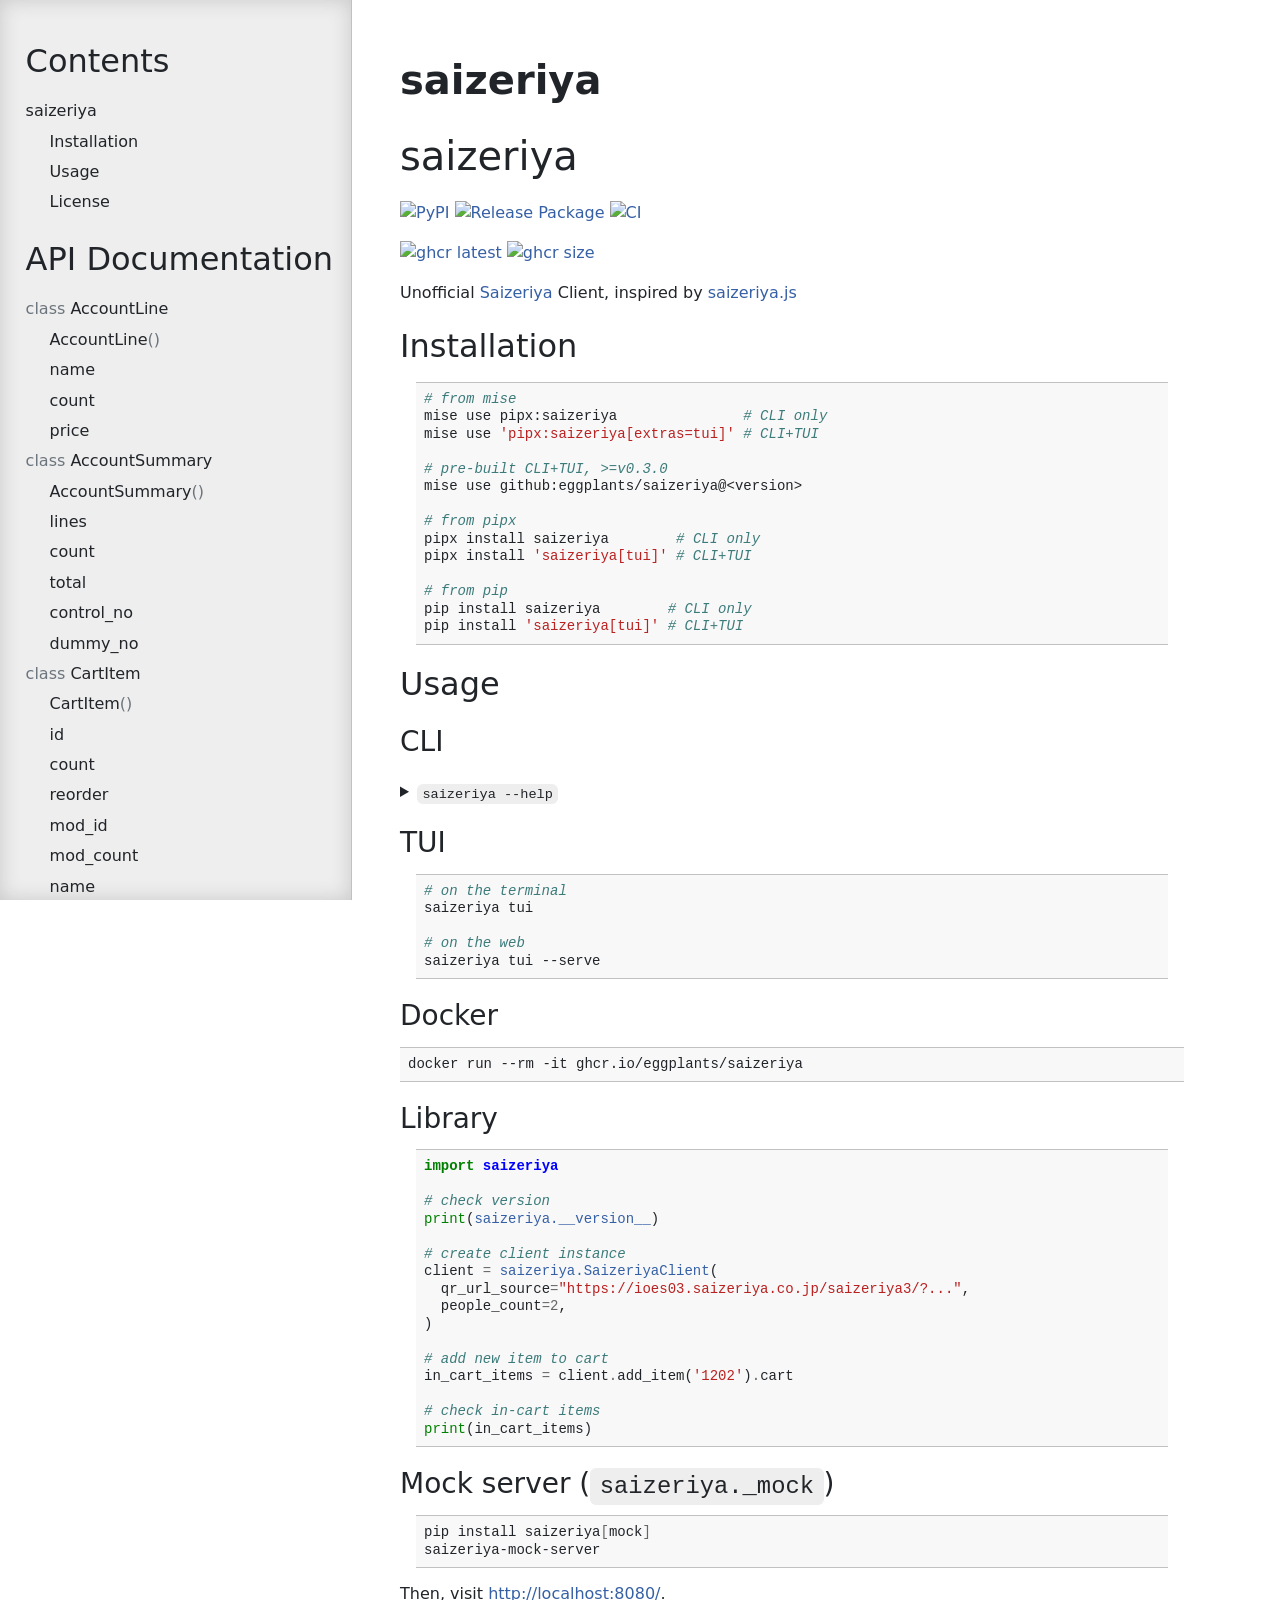
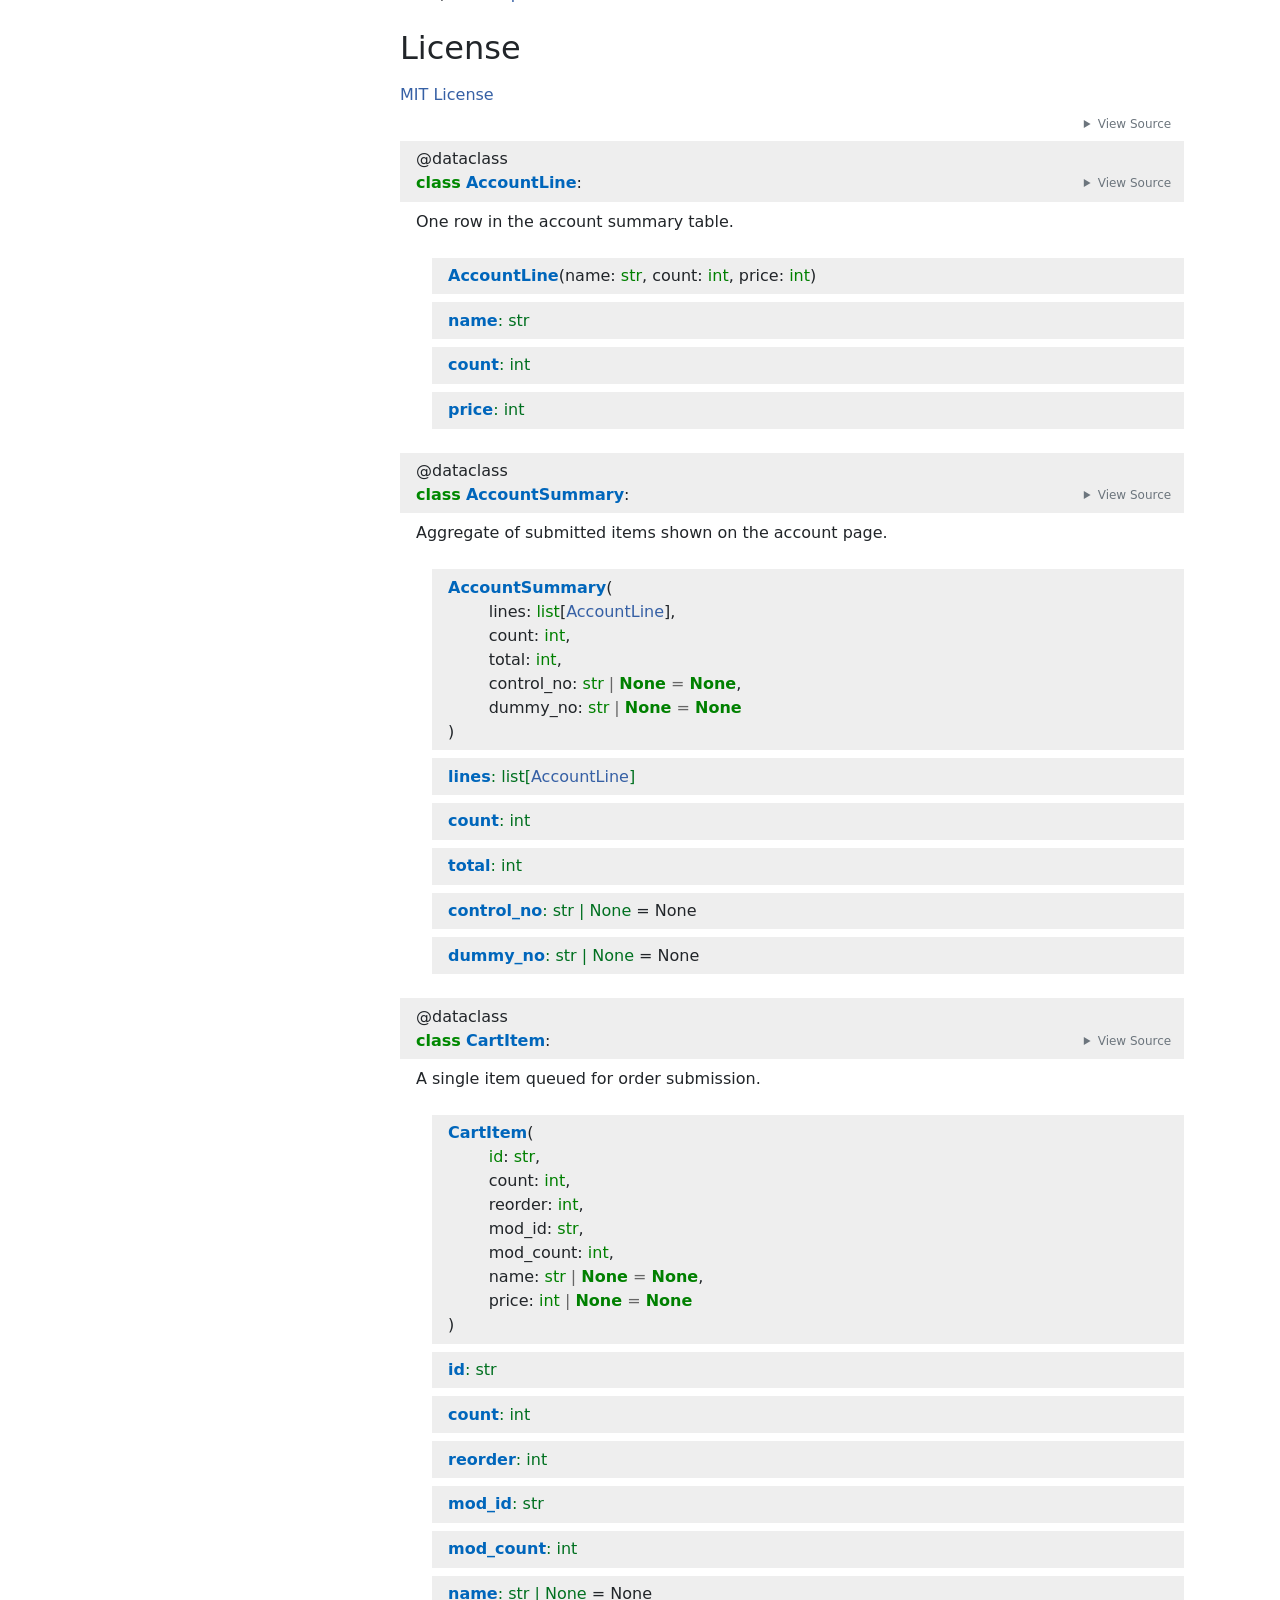
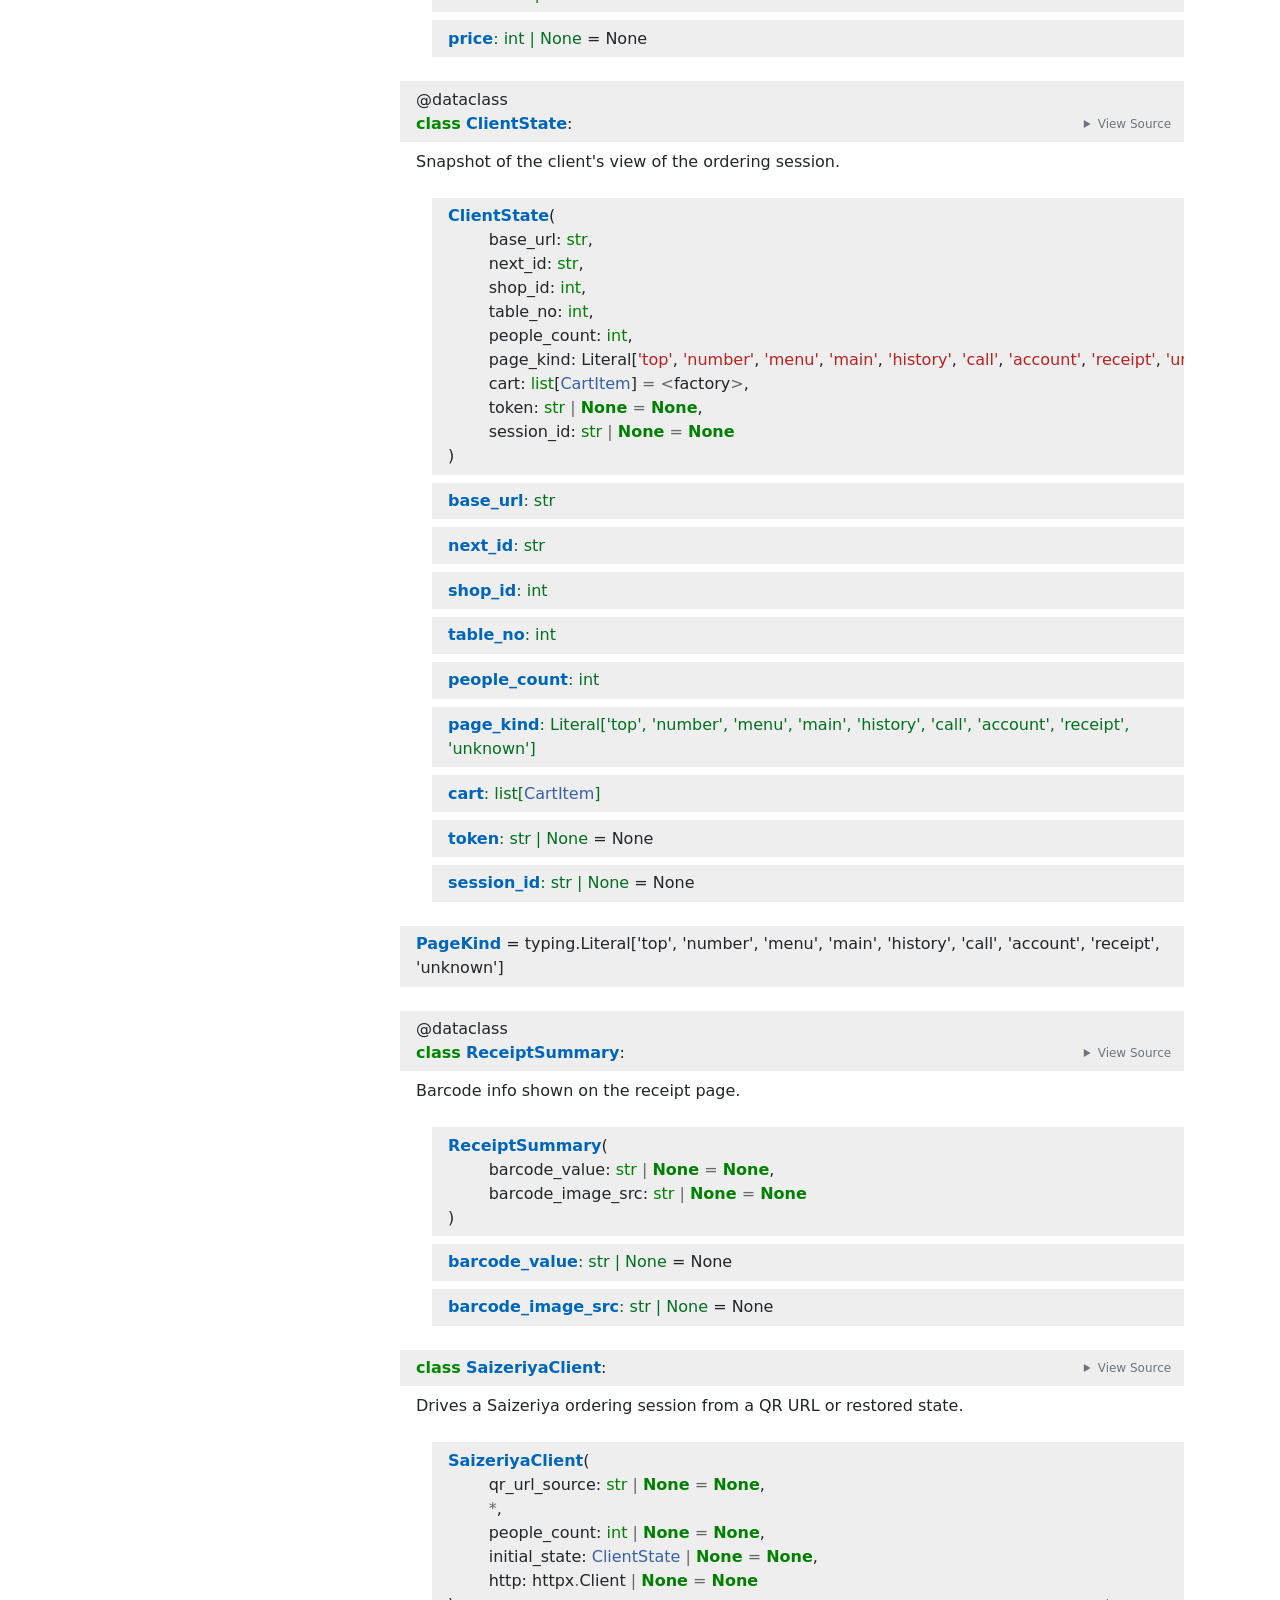
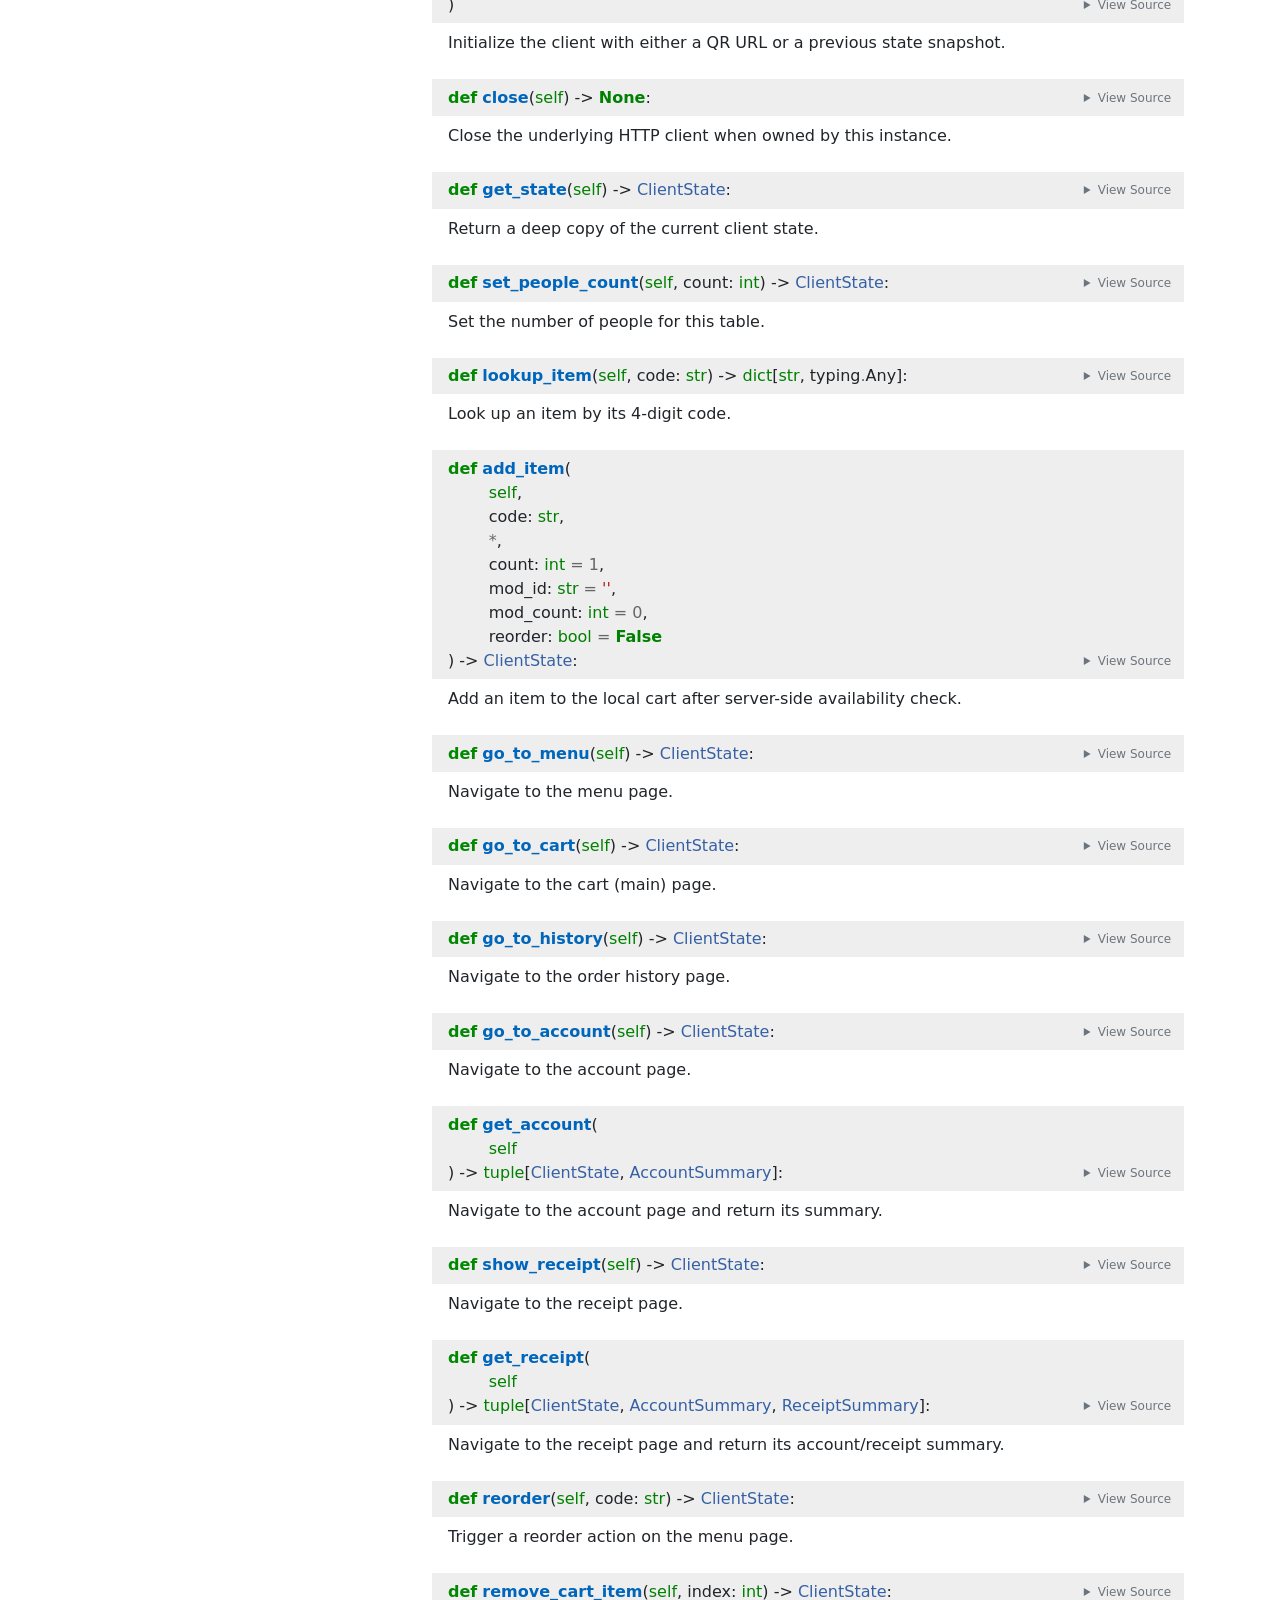
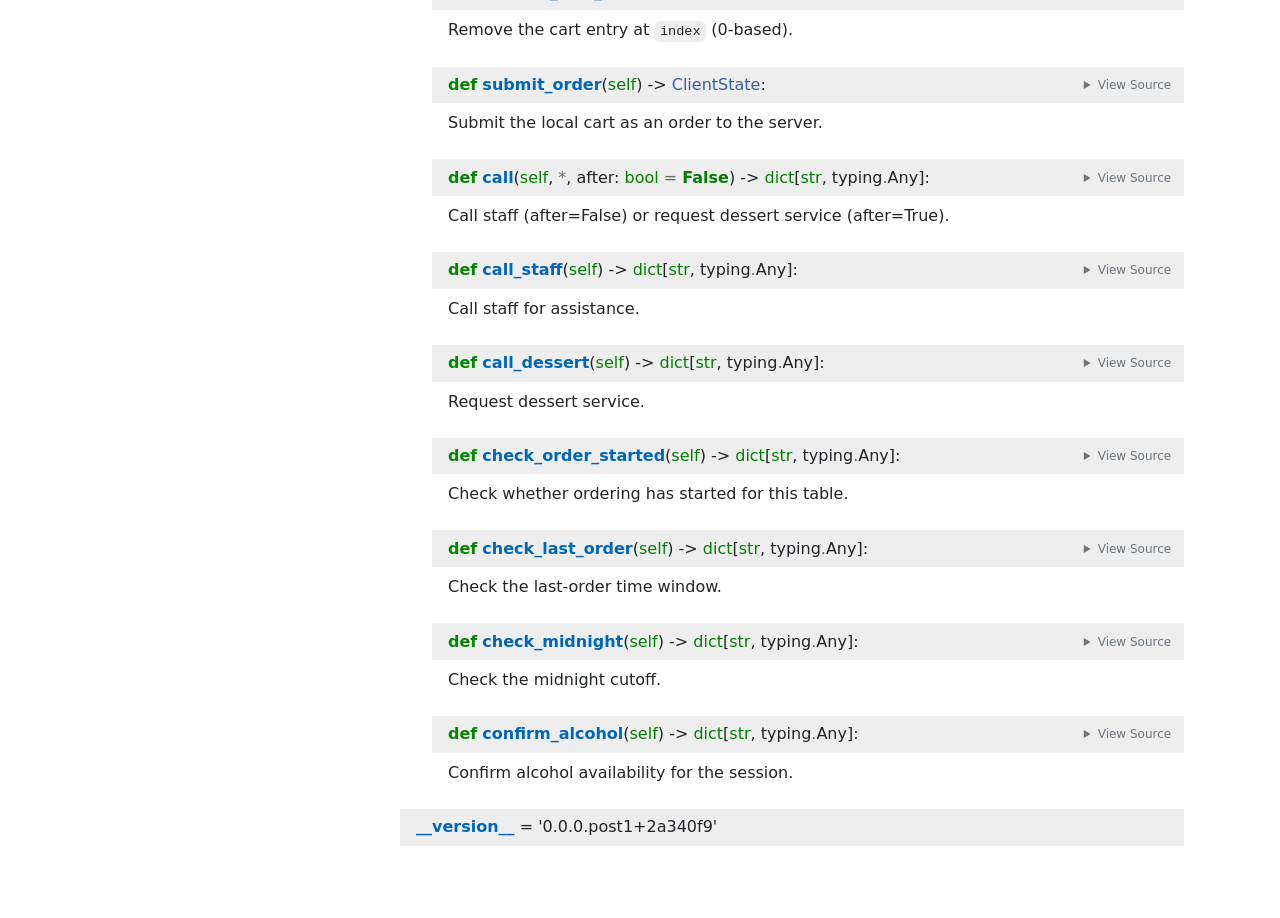
==== saizeriya.html @ 17323a50 "deploy: 2a340f957a58b411b96f40b2bb321d5571d5a9d4" ====
<!doctype html>
<html lang="en">
<head>
    <meta charset="utf-8">
    <meta name="viewport" content="width=device-width, initial-scale=1">
    <meta name="generator" content="pdoc 16.0.0"/>
    <title>saizeriya API documentation</title>

    <style>/*! * Bootstrap Reboot v5.0.0 (https://getbootstrap.com/) * Copyright 2011-2021 The Bootstrap Authors * Copyright 2011-2021 Twitter, Inc. * Licensed under MIT (https://github.com/twbs/bootstrap/blob/main/LICENSE) * Forked from Normalize.css, licensed MIT (https://github.com/necolas/normalize.css/blob/master/LICENSE.md) */*,::after,::before{box-sizing:border-box}@media (prefers-reduced-motion:no-preference){:root{scroll-behavior:smooth}}body{margin:0;font-family:system-ui,-apple-system,"Segoe UI",Roboto,"Helvetica Neue",Arial,"Noto Sans","Liberation Sans",sans-serif,"Apple Color Emoji","Segoe UI Emoji","Segoe UI Symbol","Noto Color Emoji";font-size:1rem;font-weight:400;line-height:1.5;color:#212529;background-color:#fff;-webkit-text-size-adjust:100%;-webkit-tap-highlight-color:transparent}hr{margin:1rem 0;color:inherit;background-color:currentColor;border:0;opacity:.25}hr:not([size]){height:1px}h1,h2,h3,h4,h5,h6{margin-top:0;margin-bottom:.5rem;font-weight:500;line-height:1.2}h1{font-size:calc(1.375rem + 1.5vw)}@media (min-width:1200px){h1{font-size:2.5rem}}h2{font-size:calc(1.325rem + .9vw)}@media (min-width:1200px){h2{font-size:2rem}}h3{font-size:calc(1.3rem + .6vw)}@media (min-width:1200px){h3{font-size:1.75rem}}h4{font-size:calc(1.275rem + .3vw)}@media (min-width:1200px){h4{font-size:1.5rem}}h5{font-size:1.25rem}h6{font-size:1rem}p{margin-top:0;margin-bottom:1rem}abbr[data-bs-original-title],abbr[title]{-webkit-text-decoration:underline dotted;text-decoration:underline dotted;cursor:help;-webkit-text-decoration-skip-ink:none;text-decoration-skip-ink:none}address{margin-bottom:1rem;font-style:normal;line-height:inherit}ol,ul{padding-left:2rem}dl,ol,ul{margin-top:0;margin-bottom:1rem}ol ol,ol ul,ul ol,ul ul{margin-bottom:0}dt{font-weight:700}dd{margin-bottom:.5rem;margin-left:0}blockquote{margin:0 0 1rem}b,strong{font-weight:bolder}small{font-size:.875em}mark{padding:.2em;background-color:#fcf8e3}sub,sup{position:relative;font-size:.75em;line-height:0;vertical-align:baseline}sub{bottom:-.25em}sup{top:-.5em}a{color:#0d6efd;text-decoration:underline}a:hover{color:#0a58ca}a:not([href]):not([class]),a:not([href]):not([class]):hover{color:inherit;text-decoration:none}code,kbd,pre,samp{font-family:SFMono-Regular,Menlo,Monaco,Consolas,"Liberation Mono","Courier New",monospace;font-size:1em;direction:ltr;unicode-bidi:bidi-override}pre{display:block;margin-top:0;margin-bottom:1rem;overflow:auto;font-size:.875em}pre code{font-size:inherit;color:inherit;word-break:normal}code{font-size:.875em;color:#d63384;word-wrap:break-word}a>code{color:inherit}kbd{padding:.2rem .4rem;font-size:.875em;color:#fff;background-color:#212529;border-radius:.2rem}kbd kbd{padding:0;font-size:1em;font-weight:700}figure{margin:0 0 1rem}img,svg{vertical-align:middle}table{caption-side:bottom;border-collapse:collapse}caption{padding-top:.5rem;padding-bottom:.5rem;color:#6c757d;text-align:left}th{text-align:inherit;text-align:-webkit-match-parent}tbody,td,tfoot,th,thead,tr{border-color:inherit;border-style:solid;border-width:0}label{display:inline-block}button{border-radius:0}button:focus:not(:focus-visible){outline:0}button,input,optgroup,select,textarea{margin:0;font-family:inherit;font-size:inherit;line-height:inherit}button,select{text-transform:none}[role=button]{cursor:pointer}select{word-wrap:normal}select:disabled{opacity:1}[list]::-webkit-calendar-picker-indicator{display:none}[type=button],[type=reset],[type=submit],button{-webkit-appearance:button}[type=button]:not(:disabled),[type=reset]:not(:disabled),[type=submit]:not(:disabled),button:not(:disabled){cursor:pointer}::-moz-focus-inner{padding:0;border-style:none}textarea{resize:vertical}fieldset{min-width:0;padding:0;margin:0;border:0}legend{float:left;width:100%;padding:0;margin-bottom:.5rem;font-size:calc(1.275rem + .3vw);line-height:inherit}@media (min-width:1200px){legend{font-size:1.5rem}}legend+*{clear:left}::-webkit-datetime-edit-day-field,::-webkit-datetime-edit-fields-wrapper,::-webkit-datetime-edit-hour-field,::-webkit-datetime-edit-minute,::-webkit-datetime-edit-month-field,::-webkit-datetime-edit-text,::-webkit-datetime-edit-year-field{padding:0}::-webkit-inner-spin-button{height:auto}[type=search]{outline-offset:-2px;-webkit-appearance:textfield}::-webkit-search-decoration{-webkit-appearance:none}::-webkit-color-swatch-wrapper{padding:0}::file-selector-button{font:inherit}::-webkit-file-upload-button{font:inherit;-webkit-appearance:button}output{display:inline-block}iframe{border:0}summary{display:list-item;cursor:pointer}progress{vertical-align:baseline}[hidden]{display:none!important}</style>
    <style>/*! syntax-highlighting.css */pre{line-height:125%;}span.linenos{color:inherit; background-color:transparent; padding-left:5px; padding-right:20px;}.pdoc-code .hll{background-color:#ffffcc}.pdoc-code{background:#f8f8f8;}.pdoc-code .c{color:#3D7B7B; font-style:italic}.pdoc-code .err{border:1px solid #FF0000}.pdoc-code .k{color:#008000; font-weight:bold}.pdoc-code .o{color:#666666}.pdoc-code .ch{color:#3D7B7B; font-style:italic}.pdoc-code .cm{color:#3D7B7B; font-style:italic}.pdoc-code .cp{color:#9C6500}.pdoc-code .cpf{color:#3D7B7B; font-style:italic}.pdoc-code .c1{color:#3D7B7B; font-style:italic}.pdoc-code .cs{color:#3D7B7B; font-style:italic}.pdoc-code .gd{color:#A00000}.pdoc-code .ge{font-style:italic}.pdoc-code .gr{color:#E40000}.pdoc-code .gh{color:#000080; font-weight:bold}.pdoc-code .gi{color:#008400}.pdoc-code .go{color:#717171}.pdoc-code .gp{color:#000080; font-weight:bold}.pdoc-code .gs{font-weight:bold}.pdoc-code .gu{color:#800080; font-weight:bold}.pdoc-code .gt{color:#0044DD}.pdoc-code .kc{color:#008000; font-weight:bold}.pdoc-code .kd{color:#008000; font-weight:bold}.pdoc-code .kn{color:#008000; font-weight:bold}.pdoc-code .kp{color:#008000}.pdoc-code .kr{color:#008000; font-weight:bold}.pdoc-code .kt{color:#B00040}.pdoc-code .m{color:#666666}.pdoc-code .s{color:#BA2121}.pdoc-code .na{color:#687822}.pdoc-code .nb{color:#008000}.pdoc-code .nc{color:#0000FF; font-weight:bold}.pdoc-code .no{color:#880000}.pdoc-code .nd{color:#AA22FF}.pdoc-code .ni{color:#717171; font-weight:bold}.pdoc-code .ne{color:#CB3F38; font-weight:bold}.pdoc-code .nf{color:#0000FF}.pdoc-code .nl{color:#767600}.pdoc-code .nn{color:#0000FF; font-weight:bold}.pdoc-code .nt{color:#008000; font-weight:bold}.pdoc-code .nv{color:#19177C}.pdoc-code .ow{color:#AA22FF; font-weight:bold}.pdoc-code .w{color:#bbbbbb}.pdoc-code .mb{color:#666666}.pdoc-code .mf{color:#666666}.pdoc-code .mh{color:#666666}.pdoc-code .mi{color:#666666}.pdoc-code .mo{color:#666666}.pdoc-code .sa{color:#BA2121}.pdoc-code .sb{color:#BA2121}.pdoc-code .sc{color:#BA2121}.pdoc-code .dl{color:#BA2121}.pdoc-code .sd{color:#BA2121; font-style:italic}.pdoc-code .s2{color:#BA2121}.pdoc-code .se{color:#AA5D1F; font-weight:bold}.pdoc-code .sh{color:#BA2121}.pdoc-code .si{color:#A45A77; font-weight:bold}.pdoc-code .sx{color:#008000}.pdoc-code .sr{color:#A45A77}.pdoc-code .s1{color:#BA2121}.pdoc-code .ss{color:#19177C}.pdoc-code .bp{color:#008000}.pdoc-code .fm{color:#0000FF}.pdoc-code .vc{color:#19177C}.pdoc-code .vg{color:#19177C}.pdoc-code .vi{color:#19177C}.pdoc-code .vm{color:#19177C}.pdoc-code .il{color:#666666}</style>
    <style>/*! theme.css */:root{--pdoc-background:#fff;}.pdoc{--text:#212529;--muted:#6c757d;--link:#3660a5;--link-hover:#1659c5;--code:#f8f8f8;--active:#fff598;--accent:#eee;--accent2:#c1c1c1;--nav-hover:rgba(255, 255, 255, 0.5);--name:#0066BB;--def:#008800;--annotation:#007020;}</style>
    <style>/*! layout.css */html, body{width:100%;height:100%;}html, main{scroll-behavior:smooth;}body{background-color:var(--pdoc-background);}@media (max-width:769px){#navtoggle{cursor:pointer;position:absolute;width:50px;height:40px;top:1rem;right:1rem;border-color:var(--text);color:var(--text);display:flex;opacity:0.8;z-index:999;}#navtoggle:hover{opacity:1;}#togglestate + div{display:none;}#togglestate:checked + div{display:inherit;}main, header{padding:2rem 3vw;}header + main{margin-top:-3rem;}.git-button{display:none !important;}nav input[type="search"]{max-width:77%;}nav input[type="search"]:first-child{margin-top:-6px;}nav input[type="search"]:valid ~ *{display:none !important;}}@media (min-width:770px){:root{--sidebar-width:clamp(12.5rem, 28vw, 22rem);}nav{position:fixed;overflow:auto;height:100vh;width:var(--sidebar-width);}main, header{padding:3rem 2rem 3rem calc(var(--sidebar-width) + 3rem);width:calc(54rem + var(--sidebar-width));max-width:100%;}header + main{margin-top:-4rem;}#navtoggle{display:none;}}#togglestate{position:absolute;height:0;opacity:0;}nav.pdoc{--pad:clamp(0.5rem, 2vw, 1.75rem);--indent:1.5rem;background-color:var(--accent);border-right:1px solid var(--accent2);box-shadow:0 0 20px rgba(50, 50, 50, .2) inset;padding:0 0 0 var(--pad);overflow-wrap:anywhere;scrollbar-width:thin; scrollbar-color:var(--accent2) transparent; z-index:1}nav.pdoc::-webkit-scrollbar{width:.4rem; }nav.pdoc::-webkit-scrollbar-thumb{background-color:var(--accent2); }nav.pdoc > div{padding:var(--pad) 0;}nav.pdoc .module-list-button{display:inline-flex;align-items:center;color:var(--text);border-color:var(--muted);margin-bottom:1rem;}nav.pdoc .module-list-button:hover{border-color:var(--text);}nav.pdoc input[type=search]{display:block;outline-offset:0;width:calc(100% - var(--pad));}nav.pdoc .logo{max-width:calc(100% - var(--pad));max-height:35vh;display:block;margin:0 auto 1rem;transform:translate(calc(-.5 * var(--pad)), 0);}nav.pdoc ul{list-style:none;padding-left:0;}nav.pdoc > div > ul{margin-left:calc(0px - var(--pad));}nav.pdoc li a{padding:.2rem 0 .2rem calc(var(--pad) + var(--indent));}nav.pdoc > div > ul > li > a{padding-left:var(--pad);}nav.pdoc li{transition:all 100ms;}nav.pdoc li:hover{background-color:var(--nav-hover);}nav.pdoc a, nav.pdoc a:hover{color:var(--text);}nav.pdoc a{display:block;}nav.pdoc > h2:first-of-type{margin-top:1.5rem;}nav.pdoc .class:before{content:"class ";color:var(--muted);}nav.pdoc .function:after{content:"()";color:var(--muted);}nav.pdoc footer:before{content:"";display:block;width:calc(100% - var(--pad));border-top:solid var(--accent2) 1px;margin-top:1.5rem;padding-top:.5rem;}nav.pdoc footer{font-size:small;}</style>
    <style>/*! content.css */.pdoc{color:var(--text);box-sizing:border-box;line-height:1.5;background:none;}.pdoc .pdoc-button{cursor:pointer;display:inline-block;border:solid black 1px;border-radius:2px;font-size:.75rem;padding:calc(0.5em - 1px) 1em;transition:100ms all;}.pdoc .alert{padding:1rem 1rem 1rem calc(1.5rem + 24px);border:1px solid transparent;border-radius:.25rem;background-repeat:no-repeat;background-position:.75rem center;margin-bottom:1rem;}.pdoc .alert > em{display:none;}.pdoc .alert > *:last-child{margin-bottom:0;}.pdoc .alert.note{color:#084298;background-color:#cfe2ff;border-color:#b6d4fe;background-image:url("data:image/svg+xml,%3Csvg%20xmlns%3D%22http%3A//www.w3.org/2000/svg%22%20width%3D%2224%22%20height%3D%2224%22%20fill%3D%22%23084298%22%20viewBox%3D%220%200%2016%2016%22%3E%3Cpath%20d%3D%22M8%2016A8%208%200%201%200%208%200a8%208%200%200%200%200%2016zm.93-9.412-1%204.705c-.07.34.029.533.304.533.194%200%20.487-.07.686-.246l-.088.416c-.287.346-.92.598-1.465.598-.703%200-1.002-.422-.808-1.319l.738-3.468c.064-.293.006-.399-.287-.47l-.451-.081.082-.381%202.29-.287zM8%205.5a1%201%200%201%201%200-2%201%201%200%200%201%200%202z%22/%3E%3C/svg%3E");}.pdoc .alert.tip{color:#0a3622;background-color:#d1e7dd;border-color:#a3cfbb;background-image:url("data:image/svg+xml,%3Csvg%20xmlns%3D%22http%3A//www.w3.org/2000/svg%22%20width%3D%2224%22%20height%3D%2224%22%20fill%3D%22%230a3622%22%20viewBox%3D%220%200%2016%2016%22%3E%3Cpath%20d%3D%22M2%206a6%206%200%201%201%2010.174%204.31c-.203.196-.359.4-.453.619l-.762%201.769A.5.5%200%200%201%2010.5%2013a.5.5%200%200%201%200%201%20.5.5%200%200%201%200%201l-.224.447a1%201%200%200%201-.894.553H6.618a1%201%200%200%201-.894-.553L5.5%2015a.5.5%200%200%201%200-1%20.5.5%200%200%201%200-1%20.5.5%200%200%201-.46-.302l-.761-1.77a2%202%200%200%200-.453-.618A5.98%205.98%200%200%201%202%206m6-5a5%205%200%200%200-3.479%208.592c.263.254.514.564.676.941L5.83%2012h4.342l.632-1.467c.162-.377.413-.687.676-.941A5%205%200%200%200%208%201%22/%3E%3C/svg%3E");}.pdoc .alert.important{color:#055160;background-color:#cff4fc;border-color:#9eeaf9;background-image:url("data:image/svg+xml,%3Csvg%20xmlns%3D%22http%3A//www.w3.org/2000/svg%22%20width%3D%2224%22%20height%3D%2224%22%20fill%3D%22%23055160%22%20viewBox%3D%220%200%2016%2016%22%3E%3Cpath%20d%3D%22M2%200a2%202%200%200%200-2%202v12a2%202%200%200%200%202%202h12a2%202%200%200%200%202-2V2a2%202%200%200%200-2-2zm6%204c.535%200%20.954.462.9.995l-.35%203.507a.552.552%200%200%201-1.1%200L7.1%204.995A.905.905%200%200%201%208%204m.002%206a1%201%200%201%201%200%202%201%201%200%200%201%200-2%22/%3E%3C/svg%3E");}.pdoc .alert.warning{color:#664d03;background-color:#fff3cd;border-color:#ffecb5;background-image:url("data:image/svg+xml,%3Csvg%20xmlns%3D%22http%3A//www.w3.org/2000/svg%22%20width%3D%2224%22%20height%3D%2224%22%20fill%3D%22%23664d03%22%20viewBox%3D%220%200%2016%2016%22%3E%3Cpath%20d%3D%22M8.982%201.566a1.13%201.13%200%200%200-1.96%200L.165%2013.233c-.457.778.091%201.767.98%201.767h13.713c.889%200%201.438-.99.98-1.767L8.982%201.566zM8%205c.535%200%20.954.462.9.995l-.35%203.507a.552.552%200%200%201-1.1%200L7.1%205.995A.905.905%200%200%201%208%205zm.002%206a1%201%200%201%201%200%202%201%201%200%200%201%200-2z%22/%3E%3C/svg%3E");}.pdoc .alert.caution{color:#842029;background-color:#f8d7da;border-color:#f5c2c7;background-image:url("data:image/svg+xml,%3Csvg%20xmlns%3D%22http%3A//www.w3.org/2000/svg%22%20width%3D%2224%22%20height%3D%2224%22%20fill%3D%22%23842029%22%20viewBox%3D%220%200%2016%2016%22%3E%3Cpath%20d%3D%22M11.46.146A.5.5%200%200%200%2011.107%200H4.893a.5.5%200%200%200-.353.146L.146%204.54A.5.5%200%200%200%200%204.893v6.214a.5.5%200%200%200%20.146.353l4.394%204.394a.5.5%200%200%200%20.353.146h6.214a.5.5%200%200%200%20.353-.146l4.394-4.394a.5.5%200%200%200%20.146-.353V4.893a.5.5%200%200%200-.146-.353zM8%204c.535%200%20.954.462.9.995l-.35%203.507a.552.552%200%200%201-1.1%200L7.1%204.995A.905.905%200%200%201%208%204m.002%206a1%201%200%201%201%200%202%201%201%200%200%201%200-2%22/%3E%3C/svg%3E");}.pdoc .alert.danger{color:#842029;background-color:#f8d7da;border-color:#f5c2c7;background-image:url("data:image/svg+xml,%3Csvg%20xmlns%3D%22http%3A//www.w3.org/2000/svg%22%20width%3D%2224%22%20height%3D%2224%22%20fill%3D%22%23842029%22%20viewBox%3D%220%200%2016%2016%22%3E%3Cpath%20d%3D%22M5.52.359A.5.5%200%200%201%206%200h4a.5.5%200%200%201%20.474.658L8.694%206H12.5a.5.5%200%200%201%20.395.807l-7%209a.5.5%200%200%201-.873-.454L6.823%209.5H3.5a.5.5%200%200%201-.48-.641l2.5-8.5z%22/%3E%3C/svg%3E");}.pdoc .visually-hidden{position:absolute !important;width:1px !important;height:1px !important;padding:0 !important;margin:-1px !important;overflow:hidden !important;clip:rect(0, 0, 0, 0) !important;white-space:nowrap !important;border:0 !important;}.pdoc h1, .pdoc h2, .pdoc h3{font-weight:300;margin:.3em 0;padding:.2em 0;}.pdoc > section:not(.module-info) h1{font-size:1.5rem;font-weight:500;}.pdoc > section:not(.module-info) h2{font-size:1.4rem;font-weight:500;}.pdoc > section:not(.module-info) h3{font-size:1.3rem;font-weight:500;}.pdoc > section:not(.module-info) h4{font-size:1.2rem;}.pdoc > section:not(.module-info) h5{font-size:1.1rem;}.pdoc a{text-decoration:none;color:var(--link);}.pdoc a:hover{color:var(--link-hover);}.pdoc blockquote{margin-left:2rem;}.pdoc pre{border-top:1px solid var(--accent2);border-bottom:1px solid var(--accent2);margin-top:0;margin-bottom:1em;padding:.5rem 0 .5rem .5rem;overflow-x:auto;background-color:var(--code);}.pdoc code{color:var(--text);padding:.2em .4em;margin:0;font-size:85%;background-color:var(--accent);border-radius:6px;}.pdoc a > code{color:inherit;}.pdoc pre > code{display:inline-block;font-size:inherit;background:none;border:none;padding:0;}.pdoc > section:not(.module-info){margin-bottom:1.5rem;}.pdoc .modulename{margin-top:0;font-weight:bold;}.pdoc .modulename a{color:var(--link);transition:100ms all;}.pdoc .git-button{float:right;border:solid var(--link) 1px;}.pdoc .git-button:hover{background-color:var(--link);color:var(--pdoc-background);}.view-source-toggle-state,.view-source-toggle-state ~ .pdoc-code{display:none;}.view-source-toggle-state:checked ~ .pdoc-code{display:block;}.view-source-button{display:inline-block;float:right;font-size:.75rem;line-height:1.5rem;color:var(--muted);padding:0 .4rem 0 1.3rem;cursor:pointer;text-indent:-2px;}.view-source-button > span{visibility:hidden;}.module-info .view-source-button{float:none;display:flex;justify-content:flex-end;margin:-1.2rem .4rem -.2rem 0;}.view-source-button::before{position:absolute;content:"View Source";display:list-item;list-style-type:disclosure-closed;}.view-source-toggle-state:checked ~ .attr .view-source-button::before,.view-source-toggle-state:checked ~ .view-source-button::before{list-style-type:disclosure-open;}.pdoc .docstring{margin-bottom:1.5rem;}.pdoc section:not(.module-info) .docstring{margin-left:clamp(0rem, 5vw - 2rem, 1rem);}.pdoc .docstring .pdoc-code{margin-left:1em;margin-right:1em;}.pdoc h1:target,.pdoc h2:target,.pdoc h3:target,.pdoc h4:target,.pdoc h5:target,.pdoc h6:target,.pdoc .pdoc-code > pre > span:target{background-color:var(--active);box-shadow:-1rem 0 0 0 var(--active);}.pdoc .pdoc-code > pre > span:target{display:block;}.pdoc div:target > .attr,.pdoc section:target > .attr,.pdoc dd:target > a{background-color:var(--active);}.pdoc *{scroll-margin:2rem;}.pdoc .pdoc-code .linenos{user-select:none;}.pdoc .attr:hover{filter:contrast(0.95);}.pdoc section, .pdoc .classattr{position:relative;}.pdoc .headerlink{--width:clamp(1rem, 3vw, 2rem);position:absolute;top:0;left:calc(0rem - var(--width));transition:all 100ms ease-in-out;opacity:0;}.pdoc .headerlink::before{content:"#";display:block;text-align:center;width:var(--width);height:2.3rem;line-height:2.3rem;font-size:1.5rem;}.pdoc .attr:hover ~ .headerlink,.pdoc *:target > .headerlink,.pdoc .headerlink:hover{opacity:1;}.pdoc .attr{display:block;margin:.5rem 0 .5rem;padding:.4rem .4rem .4rem 1rem;background-color:var(--accent);overflow-x:auto;}.pdoc .classattr{margin-left:2rem;}.pdoc .decorator-deprecated{color:#842029;}.pdoc .decorator-deprecated ~ span{filter:grayscale(1) opacity(0.8);}.pdoc .name{color:var(--name);font-weight:bold;}.pdoc .def{color:var(--def);font-weight:bold;}.pdoc .signature{background-color:transparent;}.pdoc .param, .pdoc .return-annotation{white-space:pre;}.pdoc .signature.multiline .param{display:block;}.pdoc .signature.condensed .param{display:inline-block;}.pdoc .annotation{color:var(--annotation);}.pdoc .view-value-toggle-state,.pdoc .view-value-toggle-state ~ .default_value{display:none;}.pdoc .view-value-toggle-state:checked ~ .default_value{display:inherit;}.pdoc .view-value-button{font-size:.5rem;vertical-align:middle;border-style:dashed;margin-top:-0.1rem;}.pdoc .view-value-button:hover{background:white;}.pdoc .view-value-button::before{content:"show";text-align:center;width:2.2em;display:inline-block;}.pdoc .view-value-toggle-state:checked ~ .view-value-button::before{content:"hide";}.pdoc .inherited{margin-left:2rem;}.pdoc .inherited dt{font-weight:700;}.pdoc .inherited dt, .pdoc .inherited dd{display:inline;margin-left:0;margin-bottom:.5rem;}.pdoc .inherited dd:not(:last-child):after{content:", ";}.pdoc .inherited .class:before{content:"class ";}.pdoc .inherited .function a:after{content:"()";}.pdoc .search-result .docstring{overflow:auto;max-height:25vh;}.pdoc .search-result.focused > .attr{background-color:var(--active);}.pdoc .attribution{margin-top:2rem;display:block;opacity:0.5;transition:all 200ms;filter:grayscale(100%);}.pdoc .attribution:hover{opacity:1;filter:grayscale(0%);}.pdoc .attribution img{margin-left:5px;height:27px;vertical-align:bottom;width:50px;transition:all 200ms;}.pdoc table{display:block;width:max-content;max-width:100%;overflow:auto;margin-bottom:1rem;}.pdoc table th{font-weight:600;}.pdoc table th, .pdoc table td{padding:6px 13px;border:1px solid var(--accent2);}</style>
    <style>/*! custom.css */</style></head>
<body>
    <nav class="pdoc">
        <label id="navtoggle" for="togglestate" class="pdoc-button"><svg xmlns='http://www.w3.org/2000/svg' viewBox='0 0 30 30'><path stroke-linecap='round' stroke="currentColor" stroke-miterlimit='10' stroke-width='2' d='M4 7h22M4 15h22M4 23h22'/></svg></label>
        <input id="togglestate" type="checkbox" aria-hidden="true" tabindex="-1">
        <div>


            <h2>Contents</h2>
            <ul>
  <li><a href="#saizeriya">saizeriya</a>
  <ul>
    <li><a href="#installation">Installation</a></li>
    <li><a href="#usage">Usage</a></li>
    <li><a href="#license">License</a></li>
  </ul></li>
</ul>



            <h2>API Documentation</h2>
                <ul class="memberlist">
            <li>
                    <a class="class" href="#AccountLine">AccountLine</a>
                            <ul class="memberlist">
                        <li>
                                <a class="function" href="#AccountLine.__init__">AccountLine</a>
                        </li>
                        <li>
                                <a class="variable" href="#AccountLine.name">name</a>
                        </li>
                        <li>
                                <a class="variable" href="#AccountLine.count">count</a>
                        </li>
                        <li>
                                <a class="variable" href="#AccountLine.price">price</a>
                        </li>
                </ul>

            </li>
            <li>
                    <a class="class" href="#AccountSummary">AccountSummary</a>
                            <ul class="memberlist">
                        <li>
                                <a class="function" href="#AccountSummary.__init__">AccountSummary</a>
                        </li>
                        <li>
                                <a class="variable" href="#AccountSummary.lines">lines</a>
                        </li>
                        <li>
                                <a class="variable" href="#AccountSummary.count">count</a>
                        </li>
                        <li>
                                <a class="variable" href="#AccountSummary.total">total</a>
                        </li>
                        <li>
                                <a class="variable" href="#AccountSummary.control_no">control_no</a>
                        </li>
                        <li>
                                <a class="variable" href="#AccountSummary.dummy_no">dummy_no</a>
                        </li>
                </ul>

            </li>
            <li>
                    <a class="class" href="#CartItem">CartItem</a>
                            <ul class="memberlist">
                        <li>
                                <a class="function" href="#CartItem.__init__">CartItem</a>
                        </li>
                        <li>
                                <a class="variable" href="#CartItem.id">id</a>
                        </li>
                        <li>
                                <a class="variable" href="#CartItem.count">count</a>
                        </li>
                        <li>
                                <a class="variable" href="#CartItem.reorder">reorder</a>
                        </li>
                        <li>
                                <a class="variable" href="#CartItem.mod_id">mod_id</a>
                        </li>
                        <li>
                                <a class="variable" href="#CartItem.mod_count">mod_count</a>
                        </li>
                        <li>
                                <a class="variable" href="#CartItem.name">name</a>
                        </li>
                        <li>
                                <a class="variable" href="#CartItem.price">price</a>
                        </li>
                </ul>

            </li>
            <li>
                    <a class="class" href="#ClientState">ClientState</a>
                            <ul class="memberlist">
                        <li>
                                <a class="function" href="#ClientState.__init__">ClientState</a>
                        </li>
                        <li>
                                <a class="variable" href="#ClientState.base_url">base_url</a>
                        </li>
                        <li>
                                <a class="variable" href="#ClientState.next_id">next_id</a>
                        </li>
                        <li>
                                <a class="variable" href="#ClientState.shop_id">shop_id</a>
                        </li>
                        <li>
                                <a class="variable" href="#ClientState.table_no">table_no</a>
                        </li>
                        <li>
                                <a class="variable" href="#ClientState.people_count">people_count</a>
                        </li>
                        <li>
                                <a class="variable" href="#ClientState.page_kind">page_kind</a>
                        </li>
                        <li>
                                <a class="variable" href="#ClientState.cart">cart</a>
                        </li>
                        <li>
                                <a class="variable" href="#ClientState.token">token</a>
                        </li>
                        <li>
                                <a class="variable" href="#ClientState.session_id">session_id</a>
                        </li>
                </ul>

            </li>
            <li>
                    <a class="variable" href="#PageKind">PageKind</a>
            </li>
            <li>
                    <a class="class" href="#ReceiptSummary">ReceiptSummary</a>
                            <ul class="memberlist">
                        <li>
                                <a class="function" href="#ReceiptSummary.__init__">ReceiptSummary</a>
                        </li>
                        <li>
                                <a class="variable" href="#ReceiptSummary.barcode_value">barcode_value</a>
                        </li>
                        <li>
                                <a class="variable" href="#ReceiptSummary.barcode_image_src">barcode_image_src</a>
                        </li>
                </ul>

            </li>
            <li>
                    <a class="class" href="#SaizeriyaClient">SaizeriyaClient</a>
                            <ul class="memberlist">
                        <li>
                                <a class="function" href="#SaizeriyaClient.__init__">SaizeriyaClient</a>
                        </li>
                        <li>
                                <a class="function" href="#SaizeriyaClient.close">close</a>
                        </li>
                        <li>
                                <a class="function" href="#SaizeriyaClient.get_state">get_state</a>
                        </li>
                        <li>
                                <a class="function" href="#SaizeriyaClient.set_people_count">set_people_count</a>
                        </li>
                        <li>
                                <a class="function" href="#SaizeriyaClient.lookup_item">lookup_item</a>
                        </li>
                        <li>
                                <a class="function" href="#SaizeriyaClient.add_item">add_item</a>
                        </li>
                        <li>
                                <a class="function" href="#SaizeriyaClient.go_to_menu">go_to_menu</a>
                        </li>
                        <li>
                                <a class="function" href="#SaizeriyaClient.go_to_cart">go_to_cart</a>
                        </li>
                        <li>
                                <a class="function" href="#SaizeriyaClient.go_to_history">go_to_history</a>
                        </li>
                        <li>
                                <a class="function" href="#SaizeriyaClient.go_to_account">go_to_account</a>
                        </li>
                        <li>
                                <a class="function" href="#SaizeriyaClient.get_account">get_account</a>
                        </li>
                        <li>
                                <a class="function" href="#SaizeriyaClient.show_receipt">show_receipt</a>
                        </li>
                        <li>
                                <a class="function" href="#SaizeriyaClient.get_receipt">get_receipt</a>
                        </li>
                        <li>
                                <a class="function" href="#SaizeriyaClient.reorder">reorder</a>
                        </li>
                        <li>
                                <a class="function" href="#SaizeriyaClient.remove_cart_item">remove_cart_item</a>
                        </li>
                        <li>
                                <a class="function" href="#SaizeriyaClient.submit_order">submit_order</a>
                        </li>
                        <li>
                                <a class="function" href="#SaizeriyaClient.call">call</a>
                        </li>
                        <li>
                                <a class="function" href="#SaizeriyaClient.call_staff">call_staff</a>
                        </li>
                        <li>
                                <a class="function" href="#SaizeriyaClient.call_dessert">call_dessert</a>
                        </li>
                        <li>
                                <a class="function" href="#SaizeriyaClient.check_order_started">check_order_started</a>
                        </li>
                        <li>
                                <a class="function" href="#SaizeriyaClient.check_last_order">check_last_order</a>
                        </li>
                        <li>
                                <a class="function" href="#SaizeriyaClient.check_midnight">check_midnight</a>
                        </li>
                        <li>
                                <a class="function" href="#SaizeriyaClient.confirm_alcohol">confirm_alcohol</a>
                        </li>
                </ul>

            </li>
            <li>
                    <a class="variable" href="#__version__">__version__</a>
            </li>
    </ul>



        <a class="attribution" title="pdoc: Python API documentation generator" href="https://pdoc.dev" target="_blank">
            built with <span class="visually-hidden">pdoc</span><img
                alt="pdoc logo"
                src="data:image/svg+xml,%3Csvg%20xmlns%3D%22http%3A//www.w3.org/2000/svg%22%20role%3D%22img%22%20aria-label%3D%22pdoc%20logo%22%20width%3D%22300%22%20height%3D%22160%22%20viewBox%3D%220%200%20150%2080%22%3E%3Ctitle%3Epdoc%3C/title%3E%3Cpath%20d%3D%22M132.316%2048.886c.276-4.679%202.342-6.698%204.409-7.982s4.27-1.165%206.751-1.055c1.586.07%203.044.156%204.222-.482%201.142-.619%202.026-1.932%202.162-3.739.268-3.576-1.929-5.368-5.006-5.551s-7.599.524-10.517%201.606c-4.455%201.652-8.588%206.606-9.552%208.992s-2.342%206.193-1.745%2010.873%202.664%209.221%205.878%2011.79%205.878%203.808%2010.103%204.312%203.444.229%206.062.229%205.006-2.202%204.914-4.909-2.296-5.001-4.501-4.863-3.077.505-5.281.229-7.715-2.064-7.899-9.451z%22%20fill%3D%22%23198754%22/%3E%3Ccircle%20cx%3D%22101.504%22%20cy%3D%2248.943%22%20r%3D%2214.208%22%20fill%3D%22none%22%20stroke%3D%22%23198754%22%20stroke-width%3D%229.354%22/%3E%3Cpath%20d%3D%22M87.81.002c-3.637.065-5.001.454-7.014%201.232s-3.443%201.363-6.3%204.282c-1.723%201.76-3.148%205.019-3.776%207.329-.413%201.521-.316%202.63-.316%202.63l-.195%2034.612c.065%205.774-6.755%208.305-9.612%208.37s-9.678-1.038-9.743-9.408%207.128-9.521%208.362-9.521c1.413-.13%202.526-.021%203.718-.016%202.071.009%204.157-.778%204.092-4.671s-4.157-4.736-4.157-4.736c-6.3-.843-11.43%202.206-11.43%202.206S40.917%2038.15%2041.372%2049.634%2051.568%2068.19%2061.311%2068.125s18.316-7.007%2018.445-17.193l.13-22.772c.046-2.291%202.683-3.644%204.476-4.203.745-.232%201.694-.274%201.694-.274l10.457-.13s4.871-.324%207.729-3.114%204.352-6.294%204.352-6.294.974-3.049.13-4.606-.195-1.233-2.792-3.309-8.573-4.477-8.573-4.477S91.447-.063%2087.81.002zM0%2047.169l.065%2028.417S0%2080.127%204.481%2079.997s5.072-3.866%205.049-4.152l-.113-28.482s1.624-7.656%209.937-7.721%2010.002%206.942%2010.002%208.499-.909%2010.51-9.093%2010.51c-.948%200-2.99-.567-4.145-.272-3.919%201-3.194%204.554-3.194%204.554s.065%205.061%207.404%204.996%2018.575-6.034%2018.575-19.074S26.953%2030.04%2019.549%2029.91%201.234%2035.296%200%2047.169z%22%20fill%3D%22%23198754%22/%3E%3Cg%20transform%3D%22matrix%28.325601%200%200%20.325256%20-10.32669%20-45.802786%29%22%3E%3Ccircle%20cx%3D%22297.554%22%20cy%3D%22172.286%22%20r%3D%2216.5%22%20fill%3D%22%23fff%22/%3E%3Cellipse%20cx%3D%22297.709%22%20cy%3D%22172.642%22%20rx%3D%2211.071%22%20ry%3D%2210.871%22%20fill%3D%22%23105a48%22/%3E%3Ccircle%20cx%3D%22304.104%22%20cy%3D%22167.667%22%20r%3D%224.5%22%20fill%3D%22%23fff%22/%3E%3C/g%3E%3Cpath%20d%3D%22M94.661%2017.032l.893-1.476s.99.714%201.916.925%201.575.114%202.955.114l14.565-.162c1.283-.032%203.085-.762%203.02-3.293s-.373-3.503-.373-3.503l1.283-.487s.52.503.877%201.573.309%201.995.292%202.66-.227%201.541-.227%201.541%201.564-.308%202.359-1.038.823-.779%201.489-1.508.812-.86.812-.86.552-.13.877.26.341.957.065%201.46-1.672%202.206-3.247%203.066-2.76%201.427-3.929%201.768-3.848.73-7.063.714l-10.944-.114s-2.143-.081-3.02-.373-2.241-.973-2.598-1.265z%22%20fill%3D%22%23d36d49%22/%3E%3Cg%20fill%3D%22%23105a48%22%3E%3Cellipse%20cx%3D%2293.052%22%20cy%3D%2243.567%22%20rx%3D%22.869%22%20ry%3D%221.014%22%20transform%3D%22rotate%28341.022%29%22/%3E%3Cellipse%20cx%3D%22104.3%22%20cy%3D%22-16.184%22%20rx%3D%22.865%22%20ry%3D%221.009%22%20transform%3D%22rotate%2814.786%29%22/%3E%3C/g%3E%3C/svg%3E"/>
        </a>
</div>
    </nav>
    <main class="pdoc">
            <section class="module-info">
                    <h1 class="modulename">
saizeriya    </h1>

                        <div class="docstring"><h1 id="saizeriya">saizeriya</h1>

<p><a href="https://pypi.org/project/saizeriya/
"><img src="https://img.shields.io/pypi/v/saizeriya?color=blue
  " alt="PyPI" /></a> <a href="https://github.com/eggplants/saizeriya/actions/workflows/release.yml
"><img src="https://github.com/eggplants/saizeriya/actions/workflows/release.yml/badge.svg
  " alt="Release Package" /></a> <a href="https://github.com/eggplants/saizeriya/actions/workflows/ci.yml
"><img src="https://github.com/eggplants/saizeriya/actions/workflows/ci.yml/badge.svg
  " alt="CI" /></a></p>

<p><a href="https://github.com/eggplants/saizeriya/pkgs/container/saizeriya
"><img src="https://ghcr-badge.egpl.dev/eggplants/saizeriya/latest_tag?trim=major&label=latest
 " alt="ghcr latest" /> <img src="https://ghcr-badge.egpl.dev/eggplants/saizeriya/size
" alt="ghcr size" /></a></p>

<p>Unofficial <a href="https://www.saizeriya.co.jp/">Saizeriya</a> Client, inspired by <a href="https://www.npmjs.com/package/saizeriya.js">saizeriya.js</a></p>

<h2 id="installation">Installation</h2>

<div class="pdoc-code codehilite">
<pre><span></span><code><span class="c1"># from mise</span>
mise<span class="w"> </span>use<span class="w"> </span>pipx:saizeriya<span class="w">               </span><span class="c1"># CLI only</span>
mise<span class="w"> </span>use<span class="w"> </span><span class="s1">&#39;pipx:saizeriya[extras=tui]&#39;</span><span class="w"> </span><span class="c1"># CLI+TUI</span>

<span class="c1"># pre-built CLI+TUI, &gt;=v0.3.0</span>
mise<span class="w"> </span>use<span class="w"> </span>github:eggplants/saizeriya@&lt;version&gt;

<span class="c1"># from pipx</span>
pipx<span class="w"> </span>install<span class="w"> </span>saizeriya<span class="w">        </span><span class="c1"># CLI only</span>
pipx<span class="w"> </span>install<span class="w"> </span><span class="s1">&#39;saizeriya[tui]&#39;</span><span class="w"> </span><span class="c1"># CLI+TUI</span>

<span class="c1"># from pip</span>
pip<span class="w"> </span>install<span class="w"> </span>saizeriya<span class="w">        </span><span class="c1"># CLI only</span>
pip<span class="w"> </span>install<span class="w"> </span><span class="s1">&#39;saizeriya[tui]&#39;</span><span class="w"> </span><span class="c1"># CLI+TUI</span>
</code></pre>
</div>

<h2 id="usage">Usage</h2>

<h3 id="cli">CLI</h3>

<p><details></p>

<p><summary><code>saizeriya --help</code></summary></p>

<pre><code>$ saizeriya --help
usage: saizeriya [-h] &lt;command&gt; ...

Saizeriya order CLI.

positional arguments:
  &lt;command&gt;
    start       Start a new ordering session
    use         Resume a saved session
    list        List saved sessions
    rm          Remove a saved session
    tui         Launch the Textual TUI (requires the 'tui' extra)
    fetch-menu  Crawl menu data for shops

options:
  -h, --help    show this help message and exit

available commands in start/use REPL:
   state
    Show current session state
   people &lt;count&gt;
    Set number of people at the table
   lookup &lt;code&gt;
    Look up an item by code
   add [--mod-id MOD_ID] [--mod-count MOD_COUNT] [--reorder] &lt;code&gt; [&lt;count&gt;]
    Add an item to the cart
   cart
    Show cart contents
   cart-page
    Navigate to the cart page
   remove &lt;index&gt;
    Remove an item from the cart by index
   submit
    Submit the current order
   account
    Show account summary
   receipt
    Show receipt
   call [{staff,dessert}]
    Call staff or dessert service
   menu
    Navigate to the menu page
   history
    Navigate to order history
   reorder &lt;code&gt;
    Reorder a previously ordered item
   alcohol
    Confirm alcohol order
   check {order,last,midnight}
    Check order/last-order/midnight status
   help
    Show this help message
   exit
    Exit the REPL
   quit
    Exit the REPL
</code></pre>

<p>To start session named <code>lunch</code> and ener REPL:</p>

<div class="pdoc-code codehilite">
<pre><span></span><code>saizeriya<span class="w"> </span>start<span class="w"> </span>lunch<span class="w"> </span><span class="s2">&quot;https://ioes03.saizeriya.co.jp/saizeriya3/?...&quot;</span>
</code></pre>
</div>

<p></details></p>

<h3 id="tui">TUI</h3>

<div class="pdoc-code codehilite">
<pre><span></span><code><span class="c1"># on the terminal</span>
saizeriya<span class="w"> </span>tui

<span class="c1"># on the web</span>
saizeriya<span class="w"> </span>tui<span class="w"> </span>--serve
</code></pre>
</div>

<h3 id="docker">Docker</h3>

<pre><code>docker run --rm -it ghcr.io/eggplants/saizeriya
</code></pre>

<h3 id="library">Library</h3>

<div class="pdoc-code codehilite">
<pre><span></span><code><span class="kn">import</span><span class="w"> </span><span class="nn">saizeriya</span>

<span class="c1"># check version</span>
<span class="nb">print</span><span class="p">(</span><span class="n"><a href="#__version__">saizeriya.__version__</a></span><span class="p">)</span>

<span class="c1"># create client instance</span>
<span class="n">client</span> <span class="o">=</span> <span class="n"><a href="#SaizeriyaClient">saizeriya.SaizeriyaClient</a></span><span class="p">(</span>
  <span class="n">qr_url_source</span><span class="o">=</span><span class="s2">&quot;https://ioes03.saizeriya.co.jp/saizeriya3/?...&quot;</span><span class="p">,</span>
  <span class="n">people_count</span><span class="o">=</span><span class="mi">2</span><span class="p">,</span>
<span class="p">)</span>

<span class="c1"># add new item to cart</span>
<span class="n">in_cart_items</span> <span class="o">=</span> <span class="n">client</span><span class="o">.</span><span class="n">add_item</span><span class="p">(</span><span class="s1">&#39;1202&#39;</span><span class="p">)</span><span class="o">.</span><span class="n">cart</span>

<span class="c1"># check in-cart items</span>
<span class="nb">print</span><span class="p">(</span><span class="n">in_cart_items</span><span class="p">)</span>
</code></pre>
</div>

<h3 id="mock-server-saizeriya_mock">Mock server (<code>saizeriya._mock</code>)</h3>

<div class="pdoc-code codehilite">
<pre><span></span><code>pip<span class="w"> </span>install<span class="w"> </span>saizeriya<span class="o">[</span>mock<span class="o">]</span>
saizeriya-mock-server
</code></pre>
</div>

<p>Then, visit <a href="http://localhost:8080/">http://localhost:8080/</a>.</p>

<h2 id="license">License</h2>

<p><a href="https://github.com/eggplants/saizeriya/blob/master/LICENSE">MIT License</a></p>
</div>

                        <input id="mod-saizeriya-view-source" class="view-source-toggle-state" type="checkbox" aria-hidden="true" tabindex="-1">

                        <label class="view-source-button" for="mod-saizeriya-view-source"><span>View Source</span></label>

                        <div class="pdoc-code codehilite"><pre><span></span><span id="L-1"><a href="#L-1"><span class="linenos"> 1</span></a><span class="sd">&quot;&quot;&quot;.. include:: ../README.md&quot;&quot;&quot;</span>  <span class="c1"># noqa: D415</span>
</span><span id="L-2"><a href="#L-2"><span class="linenos"> 2</span></a>
</span><span id="L-3"><a href="#L-3"><span class="linenos"> 3</span></a><span class="kn">import</span><span class="w"> </span><span class="nn">importlib.metadata</span>
</span><span id="L-4"><a href="#L-4"><span class="linenos"> 4</span></a>
</span><span id="L-5"><a href="#L-5"><span class="linenos"> 5</span></a><span class="kn">from</span><span class="w"> </span><span class="nn">.client</span><span class="w"> </span><span class="kn">import</span> <span class="n">SaizeriyaClient</span>
</span><span id="L-6"><a href="#L-6"><span class="linenos"> 6</span></a><span class="kn">from</span><span class="w"> </span><span class="nn">.types</span><span class="w"> </span><span class="kn">import</span> <span class="p">(</span>
</span><span id="L-7"><a href="#L-7"><span class="linenos"> 7</span></a>    <span class="n">AccountLine</span><span class="p">,</span>
</span><span id="L-8"><a href="#L-8"><span class="linenos"> 8</span></a>    <span class="n">AccountSummary</span><span class="p">,</span>
</span><span id="L-9"><a href="#L-9"><span class="linenos"> 9</span></a>    <span class="n">CartItem</span><span class="p">,</span>
</span><span id="L-10"><a href="#L-10"><span class="linenos">10</span></a>    <span class="n">ClientState</span><span class="p">,</span>
</span><span id="L-11"><a href="#L-11"><span class="linenos">11</span></a>    <span class="n">PageKind</span><span class="p">,</span>
</span><span id="L-12"><a href="#L-12"><span class="linenos">12</span></a>    <span class="n">ReceiptSummary</span><span class="p">,</span>
</span><span id="L-13"><a href="#L-13"><span class="linenos">13</span></a><span class="p">)</span>
</span><span id="L-14"><a href="#L-14"><span class="linenos">14</span></a>
</span><span id="L-15"><a href="#L-15"><span class="linenos">15</span></a><span class="k">try</span><span class="p">:</span>
</span><span id="L-16"><a href="#L-16"><span class="linenos">16</span></a>    <span class="n">__version__</span> <span class="o">=</span> <span class="n">importlib</span><span class="o">.</span><span class="n">metadata</span><span class="o">.</span><span class="n">version</span><span class="p">(</span><span class="vm">__name__</span><span class="p">)</span>
</span><span id="L-17"><a href="#L-17"><span class="linenos">17</span></a><span class="k">except</span> <span class="n">importlib</span><span class="o">.</span><span class="n">metadata</span><span class="o">.</span><span class="n">PackageNotFoundError</span><span class="p">:</span>
</span><span id="L-18"><a href="#L-18"><span class="linenos">18</span></a>    <span class="n">__version__</span> <span class="o">=</span> <span class="s2">&quot;0.0.0&quot;</span>
</span><span id="L-19"><a href="#L-19"><span class="linenos">19</span></a>
</span><span id="L-20"><a href="#L-20"><span class="linenos">20</span></a><span class="n">__all__</span> <span class="o">=</span> <span class="p">[</span>
</span><span id="L-21"><a href="#L-21"><span class="linenos">21</span></a>    <span class="s2">&quot;AccountLine&quot;</span><span class="p">,</span>
</span><span id="L-22"><a href="#L-22"><span class="linenos">22</span></a>    <span class="s2">&quot;AccountSummary&quot;</span><span class="p">,</span>
</span><span id="L-23"><a href="#L-23"><span class="linenos">23</span></a>    <span class="s2">&quot;CartItem&quot;</span><span class="p">,</span>
</span><span id="L-24"><a href="#L-24"><span class="linenos">24</span></a>    <span class="s2">&quot;ClientState&quot;</span><span class="p">,</span>
</span><span id="L-25"><a href="#L-25"><span class="linenos">25</span></a>    <span class="s2">&quot;PageKind&quot;</span><span class="p">,</span>
</span><span id="L-26"><a href="#L-26"><span class="linenos">26</span></a>    <span class="s2">&quot;ReceiptSummary&quot;</span><span class="p">,</span>
</span><span id="L-27"><a href="#L-27"><span class="linenos">27</span></a>    <span class="s2">&quot;SaizeriyaClient&quot;</span><span class="p">,</span>
</span><span id="L-28"><a href="#L-28"><span class="linenos">28</span></a>    <span class="s2">&quot;__version__&quot;</span><span class="p">,</span>
</span><span id="L-29"><a href="#L-29"><span class="linenos">29</span></a><span class="p">]</span>
</span></pre></div>


            </section>
                <section id="AccountLine">
                            <input id="AccountLine-view-source" class="view-source-toggle-state" type="checkbox" aria-hidden="true" tabindex="-1">
<div class="attr class">
                    <div class="decorator decorator-dataclass">@dataclass</div>

    <span class="def">class</span>
    <span class="name">AccountLine</span>:

                <label class="view-source-button" for="AccountLine-view-source"><span>View Source</span></label>

    </div>
    <a class="headerlink" href="#AccountLine"></a>
            <div class="pdoc-code codehilite"><pre><span></span><span id="AccountLine-33"><a href="#AccountLine-33"><span class="linenos">33</span></a><span class="nd">@dataclass</span>
</span><span id="AccountLine-34"><a href="#AccountLine-34"><span class="linenos">34</span></a><span class="k">class</span><span class="w"> </span><span class="nc">AccountLine</span><span class="p">:</span>
</span><span id="AccountLine-35"><a href="#AccountLine-35"><span class="linenos">35</span></a><span class="w">    </span><span class="sd">&quot;&quot;&quot;One row in the account summary table.&quot;&quot;&quot;</span>
</span><span id="AccountLine-36"><a href="#AccountLine-36"><span class="linenos">36</span></a>
</span><span id="AccountLine-37"><a href="#AccountLine-37"><span class="linenos">37</span></a>    <span class="n">name</span><span class="p">:</span> <span class="nb">str</span>
</span><span id="AccountLine-38"><a href="#AccountLine-38"><span class="linenos">38</span></a>    <span class="n">count</span><span class="p">:</span> <span class="nb">int</span>
</span><span id="AccountLine-39"><a href="#AccountLine-39"><span class="linenos">39</span></a>    <span class="n">price</span><span class="p">:</span> <span class="nb">int</span>
</span></pre></div>


            <div class="docstring"><p>One row in the account summary table.</p>
</div>


                            <div id="AccountLine.__init__" class="classattr">
                                <div class="attr function">
            
        <span class="name">AccountLine</span><span class="signature pdoc-code condensed">(<span class="param"><span class="n">name</span><span class="p">:</span> <span class="nb">str</span>, </span><span class="param"><span class="n">count</span><span class="p">:</span> <span class="nb">int</span>, </span><span class="param"><span class="n">price</span><span class="p">:</span> <span class="nb">int</span></span>)</span>

        
    </div>
    <a class="headerlink" href="#AccountLine.__init__"></a>
    
    

                            </div>
                            <div id="AccountLine.name" class="classattr">
                                <div class="attr variable">
            <span class="name">name</span><span class="annotation">: str</span>

        
    </div>
    <a class="headerlink" href="#AccountLine.name"></a>
    
    

                            </div>
                            <div id="AccountLine.count" class="classattr">
                                <div class="attr variable">
            <span class="name">count</span><span class="annotation">: int</span>

        
    </div>
    <a class="headerlink" href="#AccountLine.count"></a>
    
    

                            </div>
                            <div id="AccountLine.price" class="classattr">
                                <div class="attr variable">
            <span class="name">price</span><span class="annotation">: int</span>

        
    </div>
    <a class="headerlink" href="#AccountLine.price"></a>
    
    

                            </div>
                </section>
                <section id="AccountSummary">
                            <input id="AccountSummary-view-source" class="view-source-toggle-state" type="checkbox" aria-hidden="true" tabindex="-1">
<div class="attr class">
                    <div class="decorator decorator-dataclass">@dataclass</div>

    <span class="def">class</span>
    <span class="name">AccountSummary</span>:

                <label class="view-source-button" for="AccountSummary-view-source"><span>View Source</span></label>

    </div>
    <a class="headerlink" href="#AccountSummary"></a>
            <div class="pdoc-code codehilite"><pre><span></span><span id="AccountSummary-42"><a href="#AccountSummary-42"><span class="linenos">42</span></a><span class="nd">@dataclass</span>
</span><span id="AccountSummary-43"><a href="#AccountSummary-43"><span class="linenos">43</span></a><span class="k">class</span><span class="w"> </span><span class="nc">AccountSummary</span><span class="p">:</span>
</span><span id="AccountSummary-44"><a href="#AccountSummary-44"><span class="linenos">44</span></a><span class="w">    </span><span class="sd">&quot;&quot;&quot;Aggregate of submitted items shown on the account page.&quot;&quot;&quot;</span>
</span><span id="AccountSummary-45"><a href="#AccountSummary-45"><span class="linenos">45</span></a>
</span><span id="AccountSummary-46"><a href="#AccountSummary-46"><span class="linenos">46</span></a>    <span class="n">lines</span><span class="p">:</span> <span class="nb">list</span><span class="p">[</span><span class="n">AccountLine</span><span class="p">]</span>
</span><span id="AccountSummary-47"><a href="#AccountSummary-47"><span class="linenos">47</span></a>    <span class="n">count</span><span class="p">:</span> <span class="nb">int</span>
</span><span id="AccountSummary-48"><a href="#AccountSummary-48"><span class="linenos">48</span></a>    <span class="n">total</span><span class="p">:</span> <span class="nb">int</span>
</span><span id="AccountSummary-49"><a href="#AccountSummary-49"><span class="linenos">49</span></a>    <span class="n">control_no</span><span class="p">:</span> <span class="nb">str</span> <span class="o">|</span> <span class="kc">None</span> <span class="o">=</span> <span class="kc">None</span>
</span><span id="AccountSummary-50"><a href="#AccountSummary-50"><span class="linenos">50</span></a>    <span class="n">dummy_no</span><span class="p">:</span> <span class="nb">str</span> <span class="o">|</span> <span class="kc">None</span> <span class="o">=</span> <span class="kc">None</span>
</span></pre></div>


            <div class="docstring"><p>Aggregate of submitted items shown on the account page.</p>
</div>


                            <div id="AccountSummary.__init__" class="classattr">
                                <div class="attr function">
            
        <span class="name">AccountSummary</span><span class="signature pdoc-code multiline">(<span class="param">	<span class="n">lines</span><span class="p">:</span> <span class="nb">list</span><span class="p">[</span><span class="n"><a href="#AccountLine">AccountLine</a></span><span class="p">]</span>,</span><span class="param">	<span class="n">count</span><span class="p">:</span> <span class="nb">int</span>,</span><span class="param">	<span class="n">total</span><span class="p">:</span> <span class="nb">int</span>,</span><span class="param">	<span class="n">control_no</span><span class="p">:</span> <span class="nb">str</span> <span class="o">|</span> <span class="kc">None</span> <span class="o">=</span> <span class="kc">None</span>,</span><span class="param">	<span class="n">dummy_no</span><span class="p">:</span> <span class="nb">str</span> <span class="o">|</span> <span class="kc">None</span> <span class="o">=</span> <span class="kc">None</span></span>)</span>

        
    </div>
    <a class="headerlink" href="#AccountSummary.__init__"></a>
    
    

                            </div>
                            <div id="AccountSummary.lines" class="classattr">
                                <div class="attr variable">
            <span class="name">lines</span><span class="annotation">: list[<a href="#AccountLine">AccountLine</a>]</span>

        
    </div>
    <a class="headerlink" href="#AccountSummary.lines"></a>
    
    

                            </div>
                            <div id="AccountSummary.count" class="classattr">
                                <div class="attr variable">
            <span class="name">count</span><span class="annotation">: int</span>

        
    </div>
    <a class="headerlink" href="#AccountSummary.count"></a>
    
    

                            </div>
                            <div id="AccountSummary.total" class="classattr">
                                <div class="attr variable">
            <span class="name">total</span><span class="annotation">: int</span>

        
    </div>
    <a class="headerlink" href="#AccountSummary.total"></a>
    
    

                            </div>
                            <div id="AccountSummary.control_no" class="classattr">
                                <div class="attr variable">
            <span class="name">control_no</span><span class="annotation">: str | None</span>        =
<span class="default_value">None</span>

        
    </div>
    <a class="headerlink" href="#AccountSummary.control_no"></a>
    
    

                            </div>
                            <div id="AccountSummary.dummy_no" class="classattr">
                                <div class="attr variable">
            <span class="name">dummy_no</span><span class="annotation">: str | None</span>        =
<span class="default_value">None</span>

        
    </div>
    <a class="headerlink" href="#AccountSummary.dummy_no"></a>
    
    

                            </div>
                </section>
                <section id="CartItem">
                            <input id="CartItem-view-source" class="view-source-toggle-state" type="checkbox" aria-hidden="true" tabindex="-1">
<div class="attr class">
                    <div class="decorator decorator-dataclass">@dataclass</div>

    <span class="def">class</span>
    <span class="name">CartItem</span>:

                <label class="view-source-button" for="CartItem-view-source"><span>View Source</span></label>

    </div>
    <a class="headerlink" href="#CartItem"></a>
            <div class="pdoc-code codehilite"><pre><span></span><span id="CartItem-20"><a href="#CartItem-20"><span class="linenos">20</span></a><span class="nd">@dataclass</span>
</span><span id="CartItem-21"><a href="#CartItem-21"><span class="linenos">21</span></a><span class="k">class</span><span class="w"> </span><span class="nc">CartItem</span><span class="p">:</span>
</span><span id="CartItem-22"><a href="#CartItem-22"><span class="linenos">22</span></a><span class="w">    </span><span class="sd">&quot;&quot;&quot;A single item queued for order submission.&quot;&quot;&quot;</span>
</span><span id="CartItem-23"><a href="#CartItem-23"><span class="linenos">23</span></a>
</span><span id="CartItem-24"><a href="#CartItem-24"><span class="linenos">24</span></a>    <span class="nb">id</span><span class="p">:</span> <span class="nb">str</span>
</span><span id="CartItem-25"><a href="#CartItem-25"><span class="linenos">25</span></a>    <span class="n">count</span><span class="p">:</span> <span class="nb">int</span>
</span><span id="CartItem-26"><a href="#CartItem-26"><span class="linenos">26</span></a>    <span class="n">reorder</span><span class="p">:</span> <span class="nb">int</span>
</span><span id="CartItem-27"><a href="#CartItem-27"><span class="linenos">27</span></a>    <span class="n">mod_id</span><span class="p">:</span> <span class="nb">str</span>
</span><span id="CartItem-28"><a href="#CartItem-28"><span class="linenos">28</span></a>    <span class="n">mod_count</span><span class="p">:</span> <span class="nb">int</span>
</span><span id="CartItem-29"><a href="#CartItem-29"><span class="linenos">29</span></a>    <span class="n">name</span><span class="p">:</span> <span class="nb">str</span> <span class="o">|</span> <span class="kc">None</span> <span class="o">=</span> <span class="kc">None</span>
</span><span id="CartItem-30"><a href="#CartItem-30"><span class="linenos">30</span></a>    <span class="n">price</span><span class="p">:</span> <span class="nb">int</span> <span class="o">|</span> <span class="kc">None</span> <span class="o">=</span> <span class="kc">None</span>
</span></pre></div>


            <div class="docstring"><p>A single item queued for order submission.</p>
</div>


                            <div id="CartItem.__init__" class="classattr">
                                <div class="attr function">
            
        <span class="name">CartItem</span><span class="signature pdoc-code multiline">(<span class="param">	<span class="nb">id</span><span class="p">:</span> <span class="nb">str</span>,</span><span class="param">	<span class="n">count</span><span class="p">:</span> <span class="nb">int</span>,</span><span class="param">	<span class="n">reorder</span><span class="p">:</span> <span class="nb">int</span>,</span><span class="param">	<span class="n">mod_id</span><span class="p">:</span> <span class="nb">str</span>,</span><span class="param">	<span class="n">mod_count</span><span class="p">:</span> <span class="nb">int</span>,</span><span class="param">	<span class="n">name</span><span class="p">:</span> <span class="nb">str</span> <span class="o">|</span> <span class="kc">None</span> <span class="o">=</span> <span class="kc">None</span>,</span><span class="param">	<span class="n">price</span><span class="p">:</span> <span class="nb">int</span> <span class="o">|</span> <span class="kc">None</span> <span class="o">=</span> <span class="kc">None</span></span>)</span>

        
    </div>
    <a class="headerlink" href="#CartItem.__init__"></a>
    
    

                            </div>
                            <div id="CartItem.id" class="classattr">
                                <div class="attr variable">
            <span class="name">id</span><span class="annotation">: str</span>

        
    </div>
    <a class="headerlink" href="#CartItem.id"></a>
    
    

                            </div>
                            <div id="CartItem.count" class="classattr">
                                <div class="attr variable">
            <span class="name">count</span><span class="annotation">: int</span>

        
    </div>
    <a class="headerlink" href="#CartItem.count"></a>
    
    

                            </div>
                            <div id="CartItem.reorder" class="classattr">
                                <div class="attr variable">
            <span class="name">reorder</span><span class="annotation">: int</span>

        
    </div>
    <a class="headerlink" href="#CartItem.reorder"></a>
    
    

                            </div>
                            <div id="CartItem.mod_id" class="classattr">
                                <div class="attr variable">
            <span class="name">mod_id</span><span class="annotation">: str</span>

        
    </div>
    <a class="headerlink" href="#CartItem.mod_id"></a>
    
    

                            </div>
                            <div id="CartItem.mod_count" class="classattr">
                                <div class="attr variable">
            <span class="name">mod_count</span><span class="annotation">: int</span>

        
    </div>
    <a class="headerlink" href="#CartItem.mod_count"></a>
    
    

                            </div>
                            <div id="CartItem.name" class="classattr">
                                <div class="attr variable">
            <span class="name">name</span><span class="annotation">: str | None</span>        =
<span class="default_value">None</span>

        
    </div>
    <a class="headerlink" href="#CartItem.name"></a>
    
    

                            </div>
                            <div id="CartItem.price" class="classattr">
                                <div class="attr variable">
            <span class="name">price</span><span class="annotation">: int | None</span>        =
<span class="default_value">None</span>

        
    </div>
    <a class="headerlink" href="#CartItem.price"></a>
    
    

                            </div>
                </section>
                <section id="ClientState">
                            <input id="ClientState-view-source" class="view-source-toggle-state" type="checkbox" aria-hidden="true" tabindex="-1">
<div class="attr class">
                    <div class="decorator decorator-dataclass">@dataclass</div>

    <span class="def">class</span>
    <span class="name">ClientState</span>:

                <label class="view-source-button" for="ClientState-view-source"><span>View Source</span></label>

    </div>
    <a class="headerlink" href="#ClientState"></a>
            <div class="pdoc-code codehilite"><pre><span></span><span id="ClientState-61"><a href="#ClientState-61"><span class="linenos">61</span></a><span class="nd">@dataclass</span>
</span><span id="ClientState-62"><a href="#ClientState-62"><span class="linenos">62</span></a><span class="k">class</span><span class="w"> </span><span class="nc">ClientState</span><span class="p">:</span>
</span><span id="ClientState-63"><a href="#ClientState-63"><span class="linenos">63</span></a><span class="w">    </span><span class="sd">&quot;&quot;&quot;Snapshot of the client&#39;s view of the ordering session.&quot;&quot;&quot;</span>
</span><span id="ClientState-64"><a href="#ClientState-64"><span class="linenos">64</span></a>
</span><span id="ClientState-65"><a href="#ClientState-65"><span class="linenos">65</span></a>    <span class="n">base_url</span><span class="p">:</span> <span class="nb">str</span>
</span><span id="ClientState-66"><a href="#ClientState-66"><span class="linenos">66</span></a>    <span class="n">next_id</span><span class="p">:</span> <span class="nb">str</span>
</span><span id="ClientState-67"><a href="#ClientState-67"><span class="linenos">67</span></a>    <span class="n">shop_id</span><span class="p">:</span> <span class="nb">int</span>
</span><span id="ClientState-68"><a href="#ClientState-68"><span class="linenos">68</span></a>    <span class="n">table_no</span><span class="p">:</span> <span class="nb">int</span>
</span><span id="ClientState-69"><a href="#ClientState-69"><span class="linenos">69</span></a>    <span class="n">people_count</span><span class="p">:</span> <span class="nb">int</span>
</span><span id="ClientState-70"><a href="#ClientState-70"><span class="linenos">70</span></a>    <span class="n">page_kind</span><span class="p">:</span> <span class="n">PageKind</span>
</span><span id="ClientState-71"><a href="#ClientState-71"><span class="linenos">71</span></a>    <span class="n">cart</span><span class="p">:</span> <span class="nb">list</span><span class="p">[</span><span class="n">CartItem</span><span class="p">]</span> <span class="o">=</span> <span class="n">field</span><span class="p">(</span><span class="n">default_factory</span><span class="o">=</span><span class="nb">list</span><span class="p">)</span>
</span><span id="ClientState-72"><a href="#ClientState-72"><span class="linenos">72</span></a>    <span class="n">token</span><span class="p">:</span> <span class="nb">str</span> <span class="o">|</span> <span class="kc">None</span> <span class="o">=</span> <span class="kc">None</span>
</span><span id="ClientState-73"><a href="#ClientState-73"><span class="linenos">73</span></a>    <span class="n">session_id</span><span class="p">:</span> <span class="nb">str</span> <span class="o">|</span> <span class="kc">None</span> <span class="o">=</span> <span class="kc">None</span>
</span></pre></div>


            <div class="docstring"><p>Snapshot of the client's view of the ordering session.</p>
</div>


                            <div id="ClientState.__init__" class="classattr">
                                <div class="attr function">
            
        <span class="name">ClientState</span><span class="signature pdoc-code multiline">(<span class="param">	<span class="n">base_url</span><span class="p">:</span> <span class="nb">str</span>,</span><span class="param">	<span class="n">next_id</span><span class="p">:</span> <span class="nb">str</span>,</span><span class="param">	<span class="n">shop_id</span><span class="p">:</span> <span class="nb">int</span>,</span><span class="param">	<span class="n">table_no</span><span class="p">:</span> <span class="nb">int</span>,</span><span class="param">	<span class="n">people_count</span><span class="p">:</span> <span class="nb">int</span>,</span><span class="param">	<span class="n">page_kind</span><span class="p">:</span> <span class="n">Literal</span><span class="p">[</span><span class="s1">&#39;top&#39;</span><span class="p">,</span> <span class="s1">&#39;number&#39;</span><span class="p">,</span> <span class="s1">&#39;menu&#39;</span><span class="p">,</span> <span class="s1">&#39;main&#39;</span><span class="p">,</span> <span class="s1">&#39;history&#39;</span><span class="p">,</span> <span class="s1">&#39;call&#39;</span><span class="p">,</span> <span class="s1">&#39;account&#39;</span><span class="p">,</span> <span class="s1">&#39;receipt&#39;</span><span class="p">,</span> <span class="s1">&#39;unknown&#39;</span><span class="p">]</span>,</span><span class="param">	<span class="n">cart</span><span class="p">:</span> <span class="nb">list</span><span class="p">[</span><span class="n"><a href="#CartItem">CartItem</a></span><span class="p">]</span> <span class="o">=</span> <span class="o">&lt;</span><span class="n">factory</span><span class="o">&gt;</span>,</span><span class="param">	<span class="n">token</span><span class="p">:</span> <span class="nb">str</span> <span class="o">|</span> <span class="kc">None</span> <span class="o">=</span> <span class="kc">None</span>,</span><span class="param">	<span class="n">session_id</span><span class="p">:</span> <span class="nb">str</span> <span class="o">|</span> <span class="kc">None</span> <span class="o">=</span> <span class="kc">None</span></span>)</span>

        
    </div>
    <a class="headerlink" href="#ClientState.__init__"></a>
    
    

                            </div>
                            <div id="ClientState.base_url" class="classattr">
                                <div class="attr variable">
            <span class="name">base_url</span><span class="annotation">: str</span>

        
    </div>
    <a class="headerlink" href="#ClientState.base_url"></a>
    
    

                            </div>
                            <div id="ClientState.next_id" class="classattr">
                                <div class="attr variable">
            <span class="name">next_id</span><span class="annotation">: str</span>

        
    </div>
    <a class="headerlink" href="#ClientState.next_id"></a>
    
    

                            </div>
                            <div id="ClientState.shop_id" class="classattr">
                                <div class="attr variable">
            <span class="name">shop_id</span><span class="annotation">: int</span>

        
    </div>
    <a class="headerlink" href="#ClientState.shop_id"></a>
    
    

                            </div>
                            <div id="ClientState.table_no" class="classattr">
                                <div class="attr variable">
            <span class="name">table_no</span><span class="annotation">: int</span>

        
    </div>
    <a class="headerlink" href="#ClientState.table_no"></a>
    
    

                            </div>
                            <div id="ClientState.people_count" class="classattr">
                                <div class="attr variable">
            <span class="name">people_count</span><span class="annotation">: int</span>

        
    </div>
    <a class="headerlink" href="#ClientState.people_count"></a>
    
    

                            </div>
                            <div id="ClientState.page_kind" class="classattr">
                                <div class="attr variable">
            <span class="name">page_kind</span><span class="annotation">: Literal[&#39;top&#39;, &#39;number&#39;, &#39;menu&#39;, &#39;main&#39;, &#39;history&#39;, &#39;call&#39;, &#39;account&#39;, &#39;receipt&#39;, &#39;unknown&#39;]</span>

        
    </div>
    <a class="headerlink" href="#ClientState.page_kind"></a>
    
    

                            </div>
                            <div id="ClientState.cart" class="classattr">
                                <div class="attr variable">
            <span class="name">cart</span><span class="annotation">: list[<a href="#CartItem">CartItem</a>]</span>

        
    </div>
    <a class="headerlink" href="#ClientState.cart"></a>
    
    

                            </div>
                            <div id="ClientState.token" class="classattr">
                                <div class="attr variable">
            <span class="name">token</span><span class="annotation">: str | None</span>        =
<span class="default_value">None</span>

        
    </div>
    <a class="headerlink" href="#ClientState.token"></a>
    
    

                            </div>
                            <div id="ClientState.session_id" class="classattr">
                                <div class="attr variable">
            <span class="name">session_id</span><span class="annotation">: str | None</span>        =
<span class="default_value">None</span>

        
    </div>
    <a class="headerlink" href="#ClientState.session_id"></a>
    
    

                            </div>
                </section>
                <section id="PageKind">
                    <div class="attr variable">
            <span class="name">PageKind</span>        =
<span class="default_value">typing.Literal[&#39;top&#39;, &#39;number&#39;, &#39;menu&#39;, &#39;main&#39;, &#39;history&#39;, &#39;call&#39;, &#39;account&#39;, &#39;receipt&#39;, &#39;unknown&#39;]</span>

        
    </div>
    <a class="headerlink" href="#PageKind"></a>
    
    

                </section>
                <section id="ReceiptSummary">
                            <input id="ReceiptSummary-view-source" class="view-source-toggle-state" type="checkbox" aria-hidden="true" tabindex="-1">
<div class="attr class">
                    <div class="decorator decorator-dataclass">@dataclass</div>

    <span class="def">class</span>
    <span class="name">ReceiptSummary</span>:

                <label class="view-source-button" for="ReceiptSummary-view-source"><span>View Source</span></label>

    </div>
    <a class="headerlink" href="#ReceiptSummary"></a>
            <div class="pdoc-code codehilite"><pre><span></span><span id="ReceiptSummary-53"><a href="#ReceiptSummary-53"><span class="linenos">53</span></a><span class="nd">@dataclass</span>
</span><span id="ReceiptSummary-54"><a href="#ReceiptSummary-54"><span class="linenos">54</span></a><span class="k">class</span><span class="w"> </span><span class="nc">ReceiptSummary</span><span class="p">:</span>
</span><span id="ReceiptSummary-55"><a href="#ReceiptSummary-55"><span class="linenos">55</span></a><span class="w">    </span><span class="sd">&quot;&quot;&quot;Barcode info shown on the receipt page.&quot;&quot;&quot;</span>
</span><span id="ReceiptSummary-56"><a href="#ReceiptSummary-56"><span class="linenos">56</span></a>
</span><span id="ReceiptSummary-57"><a href="#ReceiptSummary-57"><span class="linenos">57</span></a>    <span class="n">barcode_value</span><span class="p">:</span> <span class="nb">str</span> <span class="o">|</span> <span class="kc">None</span> <span class="o">=</span> <span class="kc">None</span>
</span><span id="ReceiptSummary-58"><a href="#ReceiptSummary-58"><span class="linenos">58</span></a>    <span class="n">barcode_image_src</span><span class="p">:</span> <span class="nb">str</span> <span class="o">|</span> <span class="kc">None</span> <span class="o">=</span> <span class="kc">None</span>
</span></pre></div>


            <div class="docstring"><p>Barcode info shown on the receipt page.</p>
</div>


                            <div id="ReceiptSummary.__init__" class="classattr">
                                <div class="attr function">
            
        <span class="name">ReceiptSummary</span><span class="signature pdoc-code multiline">(<span class="param">	<span class="n">barcode_value</span><span class="p">:</span> <span class="nb">str</span> <span class="o">|</span> <span class="kc">None</span> <span class="o">=</span> <span class="kc">None</span>,</span><span class="param">	<span class="n">barcode_image_src</span><span class="p">:</span> <span class="nb">str</span> <span class="o">|</span> <span class="kc">None</span> <span class="o">=</span> <span class="kc">None</span></span>)</span>

        
    </div>
    <a class="headerlink" href="#ReceiptSummary.__init__"></a>
    
    

                            </div>
                            <div id="ReceiptSummary.barcode_value" class="classattr">
                                <div class="attr variable">
            <span class="name">barcode_value</span><span class="annotation">: str | None</span>        =
<span class="default_value">None</span>

        
    </div>
    <a class="headerlink" href="#ReceiptSummary.barcode_value"></a>
    
    

                            </div>
                            <div id="ReceiptSummary.barcode_image_src" class="classattr">
                                <div class="attr variable">
            <span class="name">barcode_image_src</span><span class="annotation">: str | None</span>        =
<span class="default_value">None</span>

        
    </div>
    <a class="headerlink" href="#ReceiptSummary.barcode_image_src"></a>
    
    

                            </div>
                </section>
                <section id="SaizeriyaClient">
                            <input id="SaizeriyaClient-view-source" class="view-source-toggle-state" type="checkbox" aria-hidden="true" tabindex="-1">
<div class="attr class">
            
    <span class="def">class</span>
    <span class="name">SaizeriyaClient</span>:

                <label class="view-source-button" for="SaizeriyaClient-view-source"><span>View Source</span></label>

    </div>
    <a class="headerlink" href="#SaizeriyaClient"></a>
            <div class="pdoc-code codehilite"><pre><span></span><span id="SaizeriyaClient-34"><a href="#SaizeriyaClient-34"><span class="linenos"> 34</span></a><span class="k">class</span><span class="w"> </span><span class="nc">SaizeriyaClient</span><span class="p">:</span>
</span><span id="SaizeriyaClient-35"><a href="#SaizeriyaClient-35"><span class="linenos"> 35</span></a><span class="w">    </span><span class="sd">&quot;&quot;&quot;Drives a Saizeriya ordering session from a QR URL or restored state.&quot;&quot;&quot;</span>
</span><span id="SaizeriyaClient-36"><a href="#SaizeriyaClient-36"><span class="linenos"> 36</span></a>
</span><span id="SaizeriyaClient-37"><a href="#SaizeriyaClient-37"><span class="linenos"> 37</span></a>    <span class="k">def</span><span class="w"> </span><span class="fm">__init__</span><span class="p">(</span>
</span><span id="SaizeriyaClient-38"><a href="#SaizeriyaClient-38"><span class="linenos"> 38</span></a>        <span class="bp">self</span><span class="p">,</span>
</span><span id="SaizeriyaClient-39"><a href="#SaizeriyaClient-39"><span class="linenos"> 39</span></a>        <span class="n">qr_url_source</span><span class="p">:</span> <span class="nb">str</span> <span class="o">|</span> <span class="kc">None</span> <span class="o">=</span> <span class="kc">None</span><span class="p">,</span>
</span><span id="SaizeriyaClient-40"><a href="#SaizeriyaClient-40"><span class="linenos"> 40</span></a>        <span class="o">*</span><span class="p">,</span>
</span><span id="SaizeriyaClient-41"><a href="#SaizeriyaClient-41"><span class="linenos"> 41</span></a>        <span class="n">people_count</span><span class="p">:</span> <span class="nb">int</span> <span class="o">|</span> <span class="kc">None</span> <span class="o">=</span> <span class="kc">None</span><span class="p">,</span>
</span><span id="SaizeriyaClient-42"><a href="#SaizeriyaClient-42"><span class="linenos"> 42</span></a>        <span class="n">initial_state</span><span class="p">:</span> <span class="n">ClientState</span> <span class="o">|</span> <span class="kc">None</span> <span class="o">=</span> <span class="kc">None</span><span class="p">,</span>
</span><span id="SaizeriyaClient-43"><a href="#SaizeriyaClient-43"><span class="linenos"> 43</span></a>        <span class="n">http</span><span class="p">:</span> <span class="n">httpx</span><span class="o">.</span><span class="n">Client</span> <span class="o">|</span> <span class="kc">None</span> <span class="o">=</span> <span class="kc">None</span><span class="p">,</span>
</span><span id="SaizeriyaClient-44"><a href="#SaizeriyaClient-44"><span class="linenos"> 44</span></a>    <span class="p">)</span> <span class="o">-&gt;</span> <span class="kc">None</span><span class="p">:</span>
</span><span id="SaizeriyaClient-45"><a href="#SaizeriyaClient-45"><span class="linenos"> 45</span></a><span class="w">        </span><span class="sd">&quot;&quot;&quot;Initialize the client with either a QR URL or a previous state snapshot.&quot;&quot;&quot;</span>
</span><span id="SaizeriyaClient-46"><a href="#SaizeriyaClient-46"><span class="linenos"> 46</span></a>        <span class="bp">self</span><span class="o">.</span><span class="n">_http</span> <span class="o">=</span> <span class="n">http</span> <span class="k">if</span> <span class="n">http</span> <span class="ow">is</span> <span class="ow">not</span> <span class="kc">None</span> <span class="k">else</span> <span class="n">httpx</span><span class="o">.</span><span class="n">Client</span><span class="p">(</span><span class="n">follow_redirects</span><span class="o">=</span><span class="kc">True</span><span class="p">)</span>
</span><span id="SaizeriyaClient-47"><a href="#SaizeriyaClient-47"><span class="linenos"> 47</span></a>        <span class="bp">self</span><span class="o">.</span><span class="n">_owns_http</span> <span class="o">=</span> <span class="n">http</span> <span class="ow">is</span> <span class="kc">None</span>
</span><span id="SaizeriyaClient-48"><a href="#SaizeriyaClient-48"><span class="linenos"> 48</span></a>
</span><span id="SaizeriyaClient-49"><a href="#SaizeriyaClient-49"><span class="linenos"> 49</span></a>        <span class="k">if</span> <span class="n">initial_state</span> <span class="ow">is</span> <span class="ow">not</span> <span class="kc">None</span><span class="p">:</span>
</span><span id="SaizeriyaClient-50"><a href="#SaizeriyaClient-50"><span class="linenos"> 50</span></a>            <span class="bp">self</span><span class="o">.</span><span class="n">_state</span> <span class="o">=</span> <span class="n">ClientState</span><span class="p">(</span>
</span><span id="SaizeriyaClient-51"><a href="#SaizeriyaClient-51"><span class="linenos"> 51</span></a>                <span class="n">base_url</span><span class="o">=</span><span class="n">initial_state</span><span class="o">.</span><span class="n">base_url</span><span class="p">,</span>
</span><span id="SaizeriyaClient-52"><a href="#SaizeriyaClient-52"><span class="linenos"> 52</span></a>                <span class="n">next_id</span><span class="o">=</span><span class="n">initial_state</span><span class="o">.</span><span class="n">next_id</span><span class="p">,</span>
</span><span id="SaizeriyaClient-53"><a href="#SaizeriyaClient-53"><span class="linenos"> 53</span></a>                <span class="n">shop_id</span><span class="o">=</span><span class="n">initial_state</span><span class="o">.</span><span class="n">shop_id</span><span class="p">,</span>
</span><span id="SaizeriyaClient-54"><a href="#SaizeriyaClient-54"><span class="linenos"> 54</span></a>                <span class="n">table_no</span><span class="o">=</span><span class="n">initial_state</span><span class="o">.</span><span class="n">table_no</span><span class="p">,</span>
</span><span id="SaizeriyaClient-55"><a href="#SaizeriyaClient-55"><span class="linenos"> 55</span></a>                <span class="n">people_count</span><span class="o">=</span><span class="n">initial_state</span><span class="o">.</span><span class="n">people_count</span><span class="p">,</span>
</span><span id="SaizeriyaClient-56"><a href="#SaizeriyaClient-56"><span class="linenos"> 56</span></a>                <span class="n">page_kind</span><span class="o">=</span><span class="n">initial_state</span><span class="o">.</span><span class="n">page_kind</span><span class="p">,</span>
</span><span id="SaizeriyaClient-57"><a href="#SaizeriyaClient-57"><span class="linenos"> 57</span></a>                <span class="n">token</span><span class="o">=</span><span class="n">initial_state</span><span class="o">.</span><span class="n">token</span><span class="p">,</span>
</span><span id="SaizeriyaClient-58"><a href="#SaizeriyaClient-58"><span class="linenos"> 58</span></a>                <span class="n">session_id</span><span class="o">=</span><span class="n">initial_state</span><span class="o">.</span><span class="n">session_id</span><span class="p">,</span>
</span><span id="SaizeriyaClient-59"><a href="#SaizeriyaClient-59"><span class="linenos"> 59</span></a>                <span class="n">cart</span><span class="o">=</span><span class="p">[</span><span class="n">copy</span><span class="o">.</span><span class="n">copy</span><span class="p">(</span><span class="n">item</span><span class="p">)</span> <span class="k">for</span> <span class="n">item</span> <span class="ow">in</span> <span class="n">initial_state</span><span class="o">.</span><span class="n">cart</span><span class="p">],</span>
</span><span id="SaizeriyaClient-60"><a href="#SaizeriyaClient-60"><span class="linenos"> 60</span></a>            <span class="p">)</span>
</span><span id="SaizeriyaClient-61"><a href="#SaizeriyaClient-61"><span class="linenos"> 61</span></a>        <span class="k">else</span><span class="p">:</span>
</span><span id="SaizeriyaClient-62"><a href="#SaizeriyaClient-62"><span class="linenos"> 62</span></a>            <span class="k">if</span> <span class="n">qr_url_source</span> <span class="ow">is</span> <span class="kc">None</span><span class="p">:</span>
</span><span id="SaizeriyaClient-63"><a href="#SaizeriyaClient-63"><span class="linenos"> 63</span></a>                <span class="n">msg</span> <span class="o">=</span> <span class="s2">&quot;qr_url_source is required when initial_state is not provided&quot;</span>
</span><span id="SaizeriyaClient-64"><a href="#SaizeriyaClient-64"><span class="linenos"> 64</span></a>                <span class="k">raise</span> <span class="ne">ValueError</span><span class="p">(</span><span class="n">msg</span><span class="p">)</span>
</span><span id="SaizeriyaClient-65"><a href="#SaizeriyaClient-65"><span class="linenos"> 65</span></a>            <span class="n">processed</span> <span class="o">=</span> <span class="n">process_qr</span><span class="p">(</span><span class="n">qr_url_source</span><span class="p">,</span> <span class="bp">self</span><span class="o">.</span><span class="n">_http</span><span class="p">)</span>
</span><span id="SaizeriyaClient-66"><a href="#SaizeriyaClient-66"><span class="linenos"> 66</span></a>            <span class="n">resolved_people</span> <span class="o">=</span> <span class="n">people_count</span> <span class="k">if</span> <span class="n">people_count</span> <span class="ow">is</span> <span class="ow">not</span> <span class="kc">None</span> <span class="k">else</span> <span class="p">(</span><span class="n">processed</span><span class="o">.</span><span class="n">people_count</span> <span class="ow">or</span> <span class="mi">0</span><span class="p">)</span>
</span><span id="SaizeriyaClient-67"><a href="#SaizeriyaClient-67"><span class="linenos"> 67</span></a>            <span class="bp">self</span><span class="o">.</span><span class="n">_state</span> <span class="o">=</span> <span class="n">ClientState</span><span class="p">(</span>
</span><span id="SaizeriyaClient-68"><a href="#SaizeriyaClient-68"><span class="linenos"> 68</span></a>                <span class="n">base_url</span><span class="o">=</span><span class="n">processed</span><span class="o">.</span><span class="n">base_url</span><span class="p">,</span>
</span><span id="SaizeriyaClient-69"><a href="#SaizeriyaClient-69"><span class="linenos"> 69</span></a>                <span class="n">next_id</span><span class="o">=</span><span class="n">processed</span><span class="o">.</span><span class="n">id</span><span class="p">,</span>
</span><span id="SaizeriyaClient-70"><a href="#SaizeriyaClient-70"><span class="linenos"> 70</span></a>                <span class="n">shop_id</span><span class="o">=</span><span class="n">processed</span><span class="o">.</span><span class="n">shop_id</span><span class="p">,</span>
</span><span id="SaizeriyaClient-71"><a href="#SaizeriyaClient-71"><span class="linenos"> 71</span></a>                <span class="n">table_no</span><span class="o">=</span><span class="n">processed</span><span class="o">.</span><span class="n">table_no</span><span class="p">,</span>
</span><span id="SaizeriyaClient-72"><a href="#SaizeriyaClient-72"><span class="linenos"> 72</span></a>                <span class="n">people_count</span><span class="o">=</span><span class="n">resolved_people</span><span class="p">,</span>
</span><span id="SaizeriyaClient-73"><a href="#SaizeriyaClient-73"><span class="linenos"> 73</span></a>                <span class="n">page_kind</span><span class="o">=</span><span class="n">processed</span><span class="o">.</span><span class="n">page_kind</span><span class="p">,</span>
</span><span id="SaizeriyaClient-74"><a href="#SaizeriyaClient-74"><span class="linenos"> 74</span></a>            <span class="p">)</span>
</span><span id="SaizeriyaClient-75"><a href="#SaizeriyaClient-75"><span class="linenos"> 75</span></a>
</span><span id="SaizeriyaClient-76"><a href="#SaizeriyaClient-76"><span class="linenos"> 76</span></a>        <span class="k">if</span> <span class="n">people_count</span> <span class="ow">is</span> <span class="ow">not</span> <span class="kc">None</span><span class="p">:</span>
</span><span id="SaizeriyaClient-77"><a href="#SaizeriyaClient-77"><span class="linenos"> 77</span></a>            <span class="bp">self</span><span class="o">.</span><span class="n">set_people_count</span><span class="p">(</span><span class="n">people_count</span><span class="p">)</span>
</span><span id="SaizeriyaClient-78"><a href="#SaizeriyaClient-78"><span class="linenos"> 78</span></a>
</span><span id="SaizeriyaClient-79"><a href="#SaizeriyaClient-79"><span class="linenos"> 79</span></a>    <span class="k">def</span><span class="w"> </span><span class="nf">close</span><span class="p">(</span><span class="bp">self</span><span class="p">)</span> <span class="o">-&gt;</span> <span class="kc">None</span><span class="p">:</span>
</span><span id="SaizeriyaClient-80"><a href="#SaizeriyaClient-80"><span class="linenos"> 80</span></a><span class="w">        </span><span class="sd">&quot;&quot;&quot;Close the underlying HTTP client when owned by this instance.&quot;&quot;&quot;</span>
</span><span id="SaizeriyaClient-81"><a href="#SaizeriyaClient-81"><span class="linenos"> 81</span></a>        <span class="k">if</span> <span class="bp">self</span><span class="o">.</span><span class="n">_owns_http</span><span class="p">:</span>
</span><span id="SaizeriyaClient-82"><a href="#SaizeriyaClient-82"><span class="linenos"> 82</span></a>            <span class="bp">self</span><span class="o">.</span><span class="n">_http</span><span class="o">.</span><span class="n">close</span><span class="p">()</span>
</span><span id="SaizeriyaClient-83"><a href="#SaizeriyaClient-83"><span class="linenos"> 83</span></a>
</span><span id="SaizeriyaClient-84"><a href="#SaizeriyaClient-84"><span class="linenos"> 84</span></a>    <span class="k">def</span><span class="w"> </span><span class="fm">__enter__</span><span class="p">(</span><span class="bp">self</span><span class="p">)</span> <span class="o">-&gt;</span> <span class="n">Self</span><span class="p">:</span>  <span class="c1"># noqa: D105</span>
</span><span id="SaizeriyaClient-85"><a href="#SaizeriyaClient-85"><span class="linenos"> 85</span></a>        <span class="k">return</span> <span class="bp">self</span>
</span><span id="SaizeriyaClient-86"><a href="#SaizeriyaClient-86"><span class="linenos"> 86</span></a>
</span><span id="SaizeriyaClient-87"><a href="#SaizeriyaClient-87"><span class="linenos"> 87</span></a>    <span class="k">def</span><span class="w"> </span><span class="fm">__exit__</span><span class="p">(</span>  <span class="c1"># noqa: D105</span>
</span><span id="SaizeriyaClient-88"><a href="#SaizeriyaClient-88"><span class="linenos"> 88</span></a>        <span class="bp">self</span><span class="p">,</span>
</span><span id="SaizeriyaClient-89"><a href="#SaizeriyaClient-89"><span class="linenos"> 89</span></a>        <span class="n">_exc_type</span><span class="p">:</span> <span class="nb">type</span><span class="p">[</span><span class="ne">BaseException</span><span class="p">]</span> <span class="o">|</span> <span class="kc">None</span><span class="p">,</span>
</span><span id="SaizeriyaClient-90"><a href="#SaizeriyaClient-90"><span class="linenos"> 90</span></a>        <span class="n">_exc</span><span class="p">:</span> <span class="ne">BaseException</span> <span class="o">|</span> <span class="kc">None</span><span class="p">,</span>
</span><span id="SaizeriyaClient-91"><a href="#SaizeriyaClient-91"><span class="linenos"> 91</span></a>        <span class="n">_tb</span><span class="p">:</span> <span class="n">TracebackType</span> <span class="o">|</span> <span class="kc">None</span><span class="p">,</span>
</span><span id="SaizeriyaClient-92"><a href="#SaizeriyaClient-92"><span class="linenos"> 92</span></a>    <span class="p">)</span> <span class="o">-&gt;</span> <span class="kc">None</span><span class="p">:</span>
</span><span id="SaizeriyaClient-93"><a href="#SaizeriyaClient-93"><span class="linenos"> 93</span></a>        <span class="bp">self</span><span class="o">.</span><span class="n">close</span><span class="p">()</span>
</span><span id="SaizeriyaClient-94"><a href="#SaizeriyaClient-94"><span class="linenos"> 94</span></a>
</span><span id="SaizeriyaClient-95"><a href="#SaizeriyaClient-95"><span class="linenos"> 95</span></a>    <span class="k">def</span><span class="w"> </span><span class="nf">get_state</span><span class="p">(</span><span class="bp">self</span><span class="p">)</span> <span class="o">-&gt;</span> <span class="n">ClientState</span><span class="p">:</span>
</span><span id="SaizeriyaClient-96"><a href="#SaizeriyaClient-96"><span class="linenos"> 96</span></a><span class="w">        </span><span class="sd">&quot;&quot;&quot;Return a deep copy of the current client state.&quot;&quot;&quot;</span>
</span><span id="SaizeriyaClient-97"><a href="#SaizeriyaClient-97"><span class="linenos"> 97</span></a>        <span class="k">return</span> <span class="n">ClientState</span><span class="p">(</span>
</span><span id="SaizeriyaClient-98"><a href="#SaizeriyaClient-98"><span class="linenos"> 98</span></a>            <span class="n">base_url</span><span class="o">=</span><span class="bp">self</span><span class="o">.</span><span class="n">_state</span><span class="o">.</span><span class="n">base_url</span><span class="p">,</span>
</span><span id="SaizeriyaClient-99"><a href="#SaizeriyaClient-99"><span class="linenos"> 99</span></a>            <span class="n">next_id</span><span class="o">=</span><span class="bp">self</span><span class="o">.</span><span class="n">_state</span><span class="o">.</span><span class="n">next_id</span><span class="p">,</span>
</span><span id="SaizeriyaClient-100"><a href="#SaizeriyaClient-100"><span class="linenos">100</span></a>            <span class="n">shop_id</span><span class="o">=</span><span class="bp">self</span><span class="o">.</span><span class="n">_state</span><span class="o">.</span><span class="n">shop_id</span><span class="p">,</span>
</span><span id="SaizeriyaClient-101"><a href="#SaizeriyaClient-101"><span class="linenos">101</span></a>            <span class="n">table_no</span><span class="o">=</span><span class="bp">self</span><span class="o">.</span><span class="n">_state</span><span class="o">.</span><span class="n">table_no</span><span class="p">,</span>
</span><span id="SaizeriyaClient-102"><a href="#SaizeriyaClient-102"><span class="linenos">102</span></a>            <span class="n">people_count</span><span class="o">=</span><span class="bp">self</span><span class="o">.</span><span class="n">_state</span><span class="o">.</span><span class="n">people_count</span><span class="p">,</span>
</span><span id="SaizeriyaClient-103"><a href="#SaizeriyaClient-103"><span class="linenos">103</span></a>            <span class="n">page_kind</span><span class="o">=</span><span class="bp">self</span><span class="o">.</span><span class="n">_state</span><span class="o">.</span><span class="n">page_kind</span><span class="p">,</span>
</span><span id="SaizeriyaClient-104"><a href="#SaizeriyaClient-104"><span class="linenos">104</span></a>            <span class="n">token</span><span class="o">=</span><span class="bp">self</span><span class="o">.</span><span class="n">_state</span><span class="o">.</span><span class="n">token</span><span class="p">,</span>
</span><span id="SaizeriyaClient-105"><a href="#SaizeriyaClient-105"><span class="linenos">105</span></a>            <span class="n">session_id</span><span class="o">=</span><span class="bp">self</span><span class="o">.</span><span class="n">_state</span><span class="o">.</span><span class="n">session_id</span><span class="p">,</span>
</span><span id="SaizeriyaClient-106"><a href="#SaizeriyaClient-106"><span class="linenos">106</span></a>            <span class="n">cart</span><span class="o">=</span><span class="p">[</span><span class="n">copy</span><span class="o">.</span><span class="n">copy</span><span class="p">(</span><span class="n">item</span><span class="p">)</span> <span class="k">for</span> <span class="n">item</span> <span class="ow">in</span> <span class="bp">self</span><span class="o">.</span><span class="n">_state</span><span class="o">.</span><span class="n">cart</span><span class="p">],</span>
</span><span id="SaizeriyaClient-107"><a href="#SaizeriyaClient-107"><span class="linenos">107</span></a>        <span class="p">)</span>
</span><span id="SaizeriyaClient-108"><a href="#SaizeriyaClient-108"><span class="linenos">108</span></a>
</span><span id="SaizeriyaClient-109"><a href="#SaizeriyaClient-109"><span class="linenos">109</span></a>    <span class="k">def</span><span class="w"> </span><span class="nf">_command_url</span><span class="p">(</span><span class="bp">self</span><span class="p">,</span> <span class="n">path</span><span class="p">:</span> <span class="nb">str</span><span class="p">)</span> <span class="o">-&gt;</span> <span class="nb">str</span><span class="p">:</span>
</span><span id="SaizeriyaClient-110"><a href="#SaizeriyaClient-110"><span class="linenos">110</span></a>        <span class="k">return</span> <span class="n">urljoin</span><span class="p">(</span><span class="bp">self</span><span class="o">.</span><span class="n">_state</span><span class="o">.</span><span class="n">base_url</span><span class="p">,</span> <span class="n">path</span><span class="p">)</span>
</span><span id="SaizeriyaClient-111"><a href="#SaizeriyaClient-111"><span class="linenos">111</span></a>
</span><span id="SaizeriyaClient-112"><a href="#SaizeriyaClient-112"><span class="linenos">112</span></a>    <span class="k">def</span><span class="w"> </span><span class="nf">_page_url</span><span class="p">(</span><span class="bp">self</span><span class="p">)</span> <span class="o">-&gt;</span> <span class="nb">str</span><span class="p">:</span>
</span><span id="SaizeriyaClient-113"><a href="#SaizeriyaClient-113"><span class="linenos">113</span></a>        <span class="k">return</span> <span class="sa">f</span><span class="s2">&quot;</span><span class="si">{</span><span class="bp">self</span><span class="o">.</span><span class="n">_state</span><span class="o">.</span><span class="n">base_url</span><span class="si">}</span><span class="s2">?</span><span class="si">{</span><span class="bp">self</span><span class="o">.</span><span class="n">_state</span><span class="o">.</span><span class="n">next_id</span><span class="si">}</span><span class="s2">&quot;</span>
</span><span id="SaizeriyaClient-114"><a href="#SaizeriyaClient-114"><span class="linenos">114</span></a>
</span><span id="SaizeriyaClient-115"><a href="#SaizeriyaClient-115"><span class="linenos">115</span></a>    <span class="k">def</span><span class="w"> </span><span class="nf">_update_from_page</span><span class="p">(</span><span class="bp">self</span><span class="p">,</span> <span class="n">parser</span><span class="p">:</span> <span class="n">PageParser</span><span class="p">)</span> <span class="o">-&gt;</span> <span class="kc">None</span><span class="p">:</span>
</span><span id="SaizeriyaClient-116"><a href="#SaizeriyaClient-116"><span class="linenos">116</span></a>        <span class="bp">self</span><span class="o">.</span><span class="n">_state</span><span class="o">.</span><span class="n">next_id</span> <span class="o">=</span> <span class="n">parser</span><span class="o">.</span><span class="n">get_next_action_id</span><span class="p">()</span>
</span><span id="SaizeriyaClient-117"><a href="#SaizeriyaClient-117"><span class="linenos">117</span></a>        <span class="n">token</span> <span class="o">=</span> <span class="n">parser</span><span class="o">.</span><span class="n">get_token</span><span class="p">()</span>
</span><span id="SaizeriyaClient-118"><a href="#SaizeriyaClient-118"><span class="linenos">118</span></a>        <span class="k">if</span> <span class="n">token</span> <span class="ow">is</span> <span class="ow">not</span> <span class="kc">None</span><span class="p">:</span>
</span><span id="SaizeriyaClient-119"><a href="#SaizeriyaClient-119"><span class="linenos">119</span></a>            <span class="bp">self</span><span class="o">.</span><span class="n">_state</span><span class="o">.</span><span class="n">token</span> <span class="o">=</span> <span class="n">token</span>
</span><span id="SaizeriyaClient-120"><a href="#SaizeriyaClient-120"><span class="linenos">120</span></a>        <span class="n">session_id</span> <span class="o">=</span> <span class="n">parser</span><span class="o">.</span><span class="n">get_session_id</span><span class="p">()</span>
</span><span id="SaizeriyaClient-121"><a href="#SaizeriyaClient-121"><span class="linenos">121</span></a>        <span class="k">if</span> <span class="n">session_id</span> <span class="ow">is</span> <span class="ow">not</span> <span class="kc">None</span><span class="p">:</span>
</span><span id="SaizeriyaClient-122"><a href="#SaizeriyaClient-122"><span class="linenos">122</span></a>            <span class="bp">self</span><span class="o">.</span><span class="n">_state</span><span class="o">.</span><span class="n">session_id</span> <span class="o">=</span> <span class="n">session_id</span>
</span><span id="SaizeriyaClient-123"><a href="#SaizeriyaClient-123"><span class="linenos">123</span></a>        <span class="bp">self</span><span class="o">.</span><span class="n">_state</span><span class="o">.</span><span class="n">page_kind</span> <span class="o">=</span> <span class="n">parser</span><span class="o">.</span><span class="n">get_page_kind</span><span class="p">()</span>
</span><span id="SaizeriyaClient-124"><a href="#SaizeriyaClient-124"><span class="linenos">124</span></a>        <span class="n">people</span> <span class="o">=</span> <span class="n">parser</span><span class="o">.</span><span class="n">get_people_count</span><span class="p">()</span>
</span><span id="SaizeriyaClient-125"><a href="#SaizeriyaClient-125"><span class="linenos">125</span></a>        <span class="k">if</span> <span class="n">people</span> <span class="ow">is</span> <span class="ow">not</span> <span class="kc">None</span><span class="p">:</span>
</span><span id="SaizeriyaClient-126"><a href="#SaizeriyaClient-126"><span class="linenos">126</span></a>            <span class="bp">self</span><span class="o">.</span><span class="n">_state</span><span class="o">.</span><span class="n">people_count</span> <span class="o">=</span> <span class="n">people</span>
</span><span id="SaizeriyaClient-127"><a href="#SaizeriyaClient-127"><span class="linenos">127</span></a>
</span><span id="SaizeriyaClient-128"><a href="#SaizeriyaClient-128"><span class="linenos">128</span></a>    <span class="k">def</span><span class="w"> </span><span class="nf">_submit_page</span><span class="p">(</span><span class="bp">self</span><span class="p">,</span> <span class="n">fields</span><span class="p">:</span> <span class="nb">dict</span><span class="p">[</span><span class="nb">str</span><span class="p">,</span> <span class="n">Any</span><span class="p">])</span> <span class="o">-&gt;</span> <span class="n">PageParser</span><span class="p">:</span>
</span><span id="SaizeriyaClient-129"><a href="#SaizeriyaClient-129"><span class="linenos">129</span></a>        <span class="n">response</span> <span class="o">=</span> <span class="bp">self</span><span class="o">.</span><span class="n">_http</span><span class="o">.</span><span class="n">post</span><span class="p">(</span>
</span><span id="SaizeriyaClient-130"><a href="#SaizeriyaClient-130"><span class="linenos">130</span></a>            <span class="bp">self</span><span class="o">.</span><span class="n">_page_url</span><span class="p">(),</span>
</span><span id="SaizeriyaClient-131"><a href="#SaizeriyaClient-131"><span class="linenos">131</span></a>            <span class="n">content</span><span class="o">=</span><span class="n">encode_form</span><span class="p">(</span><span class="n">fields</span><span class="p">),</span>
</span><span id="SaizeriyaClient-132"><a href="#SaizeriyaClient-132"><span class="linenos">132</span></a>            <span class="n">headers</span><span class="o">=</span><span class="p">{</span><span class="s2">&quot;content-type&quot;</span><span class="p">:</span> <span class="n">FORM_CONTENT_TYPE</span><span class="p">},</span>
</span><span id="SaizeriyaClient-133"><a href="#SaizeriyaClient-133"><span class="linenos">133</span></a>        <span class="p">)</span>
</span><span id="SaizeriyaClient-134"><a href="#SaizeriyaClient-134"><span class="linenos">134</span></a>        <span class="n">parser</span> <span class="o">=</span> <span class="n">PageParser</span><span class="p">(</span><span class="n">response</span><span class="o">.</span><span class="n">text</span><span class="p">)</span>
</span><span id="SaizeriyaClient-135"><a href="#SaizeriyaClient-135"><span class="linenos">135</span></a>        <span class="bp">self</span><span class="o">.</span><span class="n">_update_from_page</span><span class="p">(</span><span class="n">parser</span><span class="p">)</span>
</span><span id="SaizeriyaClient-136"><a href="#SaizeriyaClient-136"><span class="linenos">136</span></a>        <span class="k">return</span> <span class="n">parser</span>
</span><span id="SaizeriyaClient-137"><a href="#SaizeriyaClient-137"><span class="linenos">137</span></a>
</span><span id="SaizeriyaClient-138"><a href="#SaizeriyaClient-138"><span class="linenos">138</span></a>    <span class="k">def</span><span class="w"> </span><span class="nf">_post_json</span><span class="p">(</span><span class="bp">self</span><span class="p">,</span> <span class="n">path</span><span class="p">:</span> <span class="nb">str</span><span class="p">,</span> <span class="n">fields</span><span class="p">:</span> <span class="nb">dict</span><span class="p">[</span><span class="nb">str</span><span class="p">,</span> <span class="n">Any</span><span class="p">])</span> <span class="o">-&gt;</span> <span class="nb">dict</span><span class="p">[</span><span class="nb">str</span><span class="p">,</span> <span class="n">Any</span><span class="p">]:</span>
</span><span id="SaizeriyaClient-139"><a href="#SaizeriyaClient-139"><span class="linenos">139</span></a>        <span class="n">response</span> <span class="o">=</span> <span class="bp">self</span><span class="o">.</span><span class="n">_http</span><span class="o">.</span><span class="n">post</span><span class="p">(</span>
</span><span id="SaizeriyaClient-140"><a href="#SaizeriyaClient-140"><span class="linenos">140</span></a>            <span class="bp">self</span><span class="o">.</span><span class="n">_command_url</span><span class="p">(</span><span class="n">path</span><span class="p">),</span>
</span><span id="SaizeriyaClient-141"><a href="#SaizeriyaClient-141"><span class="linenos">141</span></a>            <span class="n">content</span><span class="o">=</span><span class="n">encode_form</span><span class="p">(</span><span class="n">fields</span><span class="p">),</span>
</span><span id="SaizeriyaClient-142"><a href="#SaizeriyaClient-142"><span class="linenos">142</span></a>            <span class="n">headers</span><span class="o">=</span><span class="p">{</span><span class="s2">&quot;content-type&quot;</span><span class="p">:</span> <span class="n">FORM_CONTENT_TYPE</span><span class="p">},</span>
</span><span id="SaizeriyaClient-143"><a href="#SaizeriyaClient-143"><span class="linenos">143</span></a>        <span class="p">)</span>
</span><span id="SaizeriyaClient-144"><a href="#SaizeriyaClient-144"><span class="linenos">144</span></a>        <span class="k">return</span> <span class="n">response</span><span class="o">.</span><span class="n">json</span><span class="p">()</span>
</span><span id="SaizeriyaClient-145"><a href="#SaizeriyaClient-145"><span class="linenos">145</span></a>
</span><span id="SaizeriyaClient-146"><a href="#SaizeriyaClient-146"><span class="linenos">146</span></a>    <span class="k">def</span><span class="w"> </span><span class="nf">_require_token</span><span class="p">(</span><span class="bp">self</span><span class="p">)</span> <span class="o">-&gt;</span> <span class="nb">str</span><span class="p">:</span>
</span><span id="SaizeriyaClient-147"><a href="#SaizeriyaClient-147"><span class="linenos">147</span></a>        <span class="k">if</span> <span class="ow">not</span> <span class="bp">self</span><span class="o">.</span><span class="n">_state</span><span class="o">.</span><span class="n">token</span><span class="p">:</span>
</span><span id="SaizeriyaClient-148"><a href="#SaizeriyaClient-148"><span class="linenos">148</span></a>            <span class="n">msg</span> <span class="o">=</span> <span class="s2">&quot;Token not found. Move to a token-bearing page first.&quot;</span>
</span><span id="SaizeriyaClient-149"><a href="#SaizeriyaClient-149"><span class="linenos">149</span></a>            <span class="k">raise</span> <span class="ne">ValueError</span><span class="p">(</span><span class="n">msg</span><span class="p">)</span>
</span><span id="SaizeriyaClient-150"><a href="#SaizeriyaClient-150"><span class="linenos">150</span></a>        <span class="k">return</span> <span class="bp">self</span><span class="o">.</span><span class="n">_state</span><span class="o">.</span><span class="n">token</span>
</span><span id="SaizeriyaClient-151"><a href="#SaizeriyaClient-151"><span class="linenos">151</span></a>
</span><span id="SaizeriyaClient-152"><a href="#SaizeriyaClient-152"><span class="linenos">152</span></a>    <span class="k">def</span><span class="w"> </span><span class="nf">_move_to_number_page</span><span class="p">(</span><span class="bp">self</span><span class="p">,</span> <span class="o">*</span><span class="p">,</span> <span class="n">forced</span><span class="p">:</span> <span class="nb">bool</span> <span class="o">=</span> <span class="kc">True</span><span class="p">)</span> <span class="o">-&gt;</span> <span class="n">PageParser</span><span class="p">:</span>
</span><span id="SaizeriyaClient-153"><a href="#SaizeriyaClient-153"><span class="linenos">153</span></a>        <span class="k">return</span> <span class="bp">self</span><span class="o">.</span><span class="n">_submit_page</span><span class="p">(</span>
</span><span id="SaizeriyaClient-154"><a href="#SaizeriyaClient-154"><span class="linenos">154</span></a>            <span class="p">{</span>
</span><span id="SaizeriyaClient-155"><a href="#SaizeriyaClient-155"><span class="linenos">155</span></a>                <span class="o">**</span><span class="n">create_base_fields</span><span class="p">(</span><span class="s2">&quot;number&quot;</span><span class="p">),</span>
</span><span id="SaizeriyaClient-156"><a href="#SaizeriyaClient-156"><span class="linenos">156</span></a>                <span class="s2">&quot;ctrl&quot;</span><span class="p">:</span> <span class="s2">&quot;forced&quot;</span> <span class="k">if</span> <span class="n">forced</span> <span class="k">else</span> <span class="s2">&quot;&quot;</span><span class="p">,</span>
</span><span id="SaizeriyaClient-157"><a href="#SaizeriyaClient-157"><span class="linenos">157</span></a>            <span class="p">}</span>
</span><span id="SaizeriyaClient-158"><a href="#SaizeriyaClient-158"><span class="linenos">158</span></a>        <span class="p">)</span>
</span><span id="SaizeriyaClient-159"><a href="#SaizeriyaClient-159"><span class="linenos">159</span></a>
</span><span id="SaizeriyaClient-160"><a href="#SaizeriyaClient-160"><span class="linenos">160</span></a>    <span class="k">def</span><span class="w"> </span><span class="nf">set_people_count</span><span class="p">(</span><span class="bp">self</span><span class="p">,</span> <span class="n">count</span><span class="p">:</span> <span class="nb">int</span><span class="p">)</span> <span class="o">-&gt;</span> <span class="n">ClientState</span><span class="p">:</span>
</span><span id="SaizeriyaClient-161"><a href="#SaizeriyaClient-161"><span class="linenos">161</span></a><span class="w">        </span><span class="sd">&quot;&quot;&quot;Set the number of people for this table.&quot;&quot;&quot;</span>
</span><span id="SaizeriyaClient-162"><a href="#SaizeriyaClient-162"><span class="linenos">162</span></a>        <span class="k">if</span> <span class="ow">not</span> <span class="nb">isinstance</span><span class="p">(</span><span class="n">count</span><span class="p">,</span> <span class="nb">int</span><span class="p">)</span> <span class="ow">or</span> <span class="nb">isinstance</span><span class="p">(</span><span class="n">count</span><span class="p">,</span> <span class="nb">bool</span><span class="p">)</span> <span class="ow">or</span> <span class="n">count</span> <span class="o">&lt;</span> <span class="mi">1</span> <span class="ow">or</span> <span class="n">count</span> <span class="o">&gt;</span> <span class="mi">99</span><span class="p">:</span>  <span class="c1"># noqa: PLR2004</span>
</span><span id="SaizeriyaClient-163"><a href="#SaizeriyaClient-163"><span class="linenos">163</span></a>            <span class="n">msg</span> <span class="o">=</span> <span class="s2">&quot;People count must be an integer between 1 and 99&quot;</span>
</span><span id="SaizeriyaClient-164"><a href="#SaizeriyaClient-164"><span class="linenos">164</span></a>            <span class="k">raise</span> <span class="ne">ValueError</span><span class="p">(</span><span class="n">msg</span><span class="p">)</span>
</span><span id="SaizeriyaClient-165"><a href="#SaizeriyaClient-165"><span class="linenos">165</span></a>        <span class="k">if</span> <span class="bp">self</span><span class="o">.</span><span class="n">_state</span><span class="o">.</span><span class="n">page_kind</span> <span class="o">!=</span> <span class="s2">&quot;number&quot;</span><span class="p">:</span>
</span><span id="SaizeriyaClient-166"><a href="#SaizeriyaClient-166"><span class="linenos">166</span></a>            <span class="bp">self</span><span class="o">.</span><span class="n">_move_to_number_page</span><span class="p">(</span><span class="n">forced</span><span class="o">=</span><span class="kc">True</span><span class="p">)</span>
</span><span id="SaizeriyaClient-167"><a href="#SaizeriyaClient-167"><span class="linenos">167</span></a>        <span class="bp">self</span><span class="o">.</span><span class="n">_submit_page</span><span class="p">(</span>
</span><span id="SaizeriyaClient-168"><a href="#SaizeriyaClient-168"><span class="linenos">168</span></a>            <span class="p">{</span>
</span><span id="SaizeriyaClient-169"><a href="#SaizeriyaClient-169"><span class="linenos">169</span></a>                <span class="o">**</span><span class="n">create_base_fields</span><span class="p">(</span><span class="s2">&quot;menu&quot;</span><span class="p">,</span> <span class="bp">self</span><span class="o">.</span><span class="n">_require_token</span><span class="p">()),</span>
</span><span id="SaizeriyaClient-170"><a href="#SaizeriyaClient-170"><span class="linenos">170</span></a>                <span class="s2">&quot;ctrl&quot;</span><span class="p">:</span> <span class="s2">&quot;number&quot;</span><span class="p">,</span>
</span><span id="SaizeriyaClient-171"><a href="#SaizeriyaClient-171"><span class="linenos">171</span></a>                <span class="s2">&quot;number&quot;</span><span class="p">:</span> <span class="n">count</span><span class="p">,</span>
</span><span id="SaizeriyaClient-172"><a href="#SaizeriyaClient-172"><span class="linenos">172</span></a>            <span class="p">}</span>
</span><span id="SaizeriyaClient-173"><a href="#SaizeriyaClient-173"><span class="linenos">173</span></a>        <span class="p">)</span>
</span><span id="SaizeriyaClient-174"><a href="#SaizeriyaClient-174"><span class="linenos">174</span></a>        <span class="bp">self</span><span class="o">.</span><span class="n">_state</span><span class="o">.</span><span class="n">people_count</span> <span class="o">=</span> <span class="n">count</span>
</span><span id="SaizeriyaClient-175"><a href="#SaizeriyaClient-175"><span class="linenos">175</span></a>        <span class="k">return</span> <span class="bp">self</span><span class="o">.</span><span class="n">get_state</span><span class="p">()</span>
</span><span id="SaizeriyaClient-176"><a href="#SaizeriyaClient-176"><span class="linenos">176</span></a>
</span><span id="SaizeriyaClient-177"><a href="#SaizeriyaClient-177"><span class="linenos">177</span></a>    <span class="k">def</span><span class="w"> </span><span class="nf">lookup_item</span><span class="p">(</span><span class="bp">self</span><span class="p">,</span> <span class="n">code</span><span class="p">:</span> <span class="nb">str</span><span class="p">)</span> <span class="o">-&gt;</span> <span class="nb">dict</span><span class="p">[</span><span class="nb">str</span><span class="p">,</span> <span class="n">Any</span><span class="p">]:</span>
</span><span id="SaizeriyaClient-178"><a href="#SaizeriyaClient-178"><span class="linenos">178</span></a><span class="w">        </span><span class="sd">&quot;&quot;&quot;Look up an item by its 4-digit code.&quot;&quot;&quot;</span>
</span><span id="SaizeriyaClient-179"><a href="#SaizeriyaClient-179"><span class="linenos">179</span></a>        <span class="k">if</span> <span class="ow">not</span> <span class="n">_CODE_PATTERN</span><span class="o">.</span><span class="n">match</span><span class="p">(</span><span class="n">code</span><span class="p">):</span>
</span><span id="SaizeriyaClient-180"><a href="#SaizeriyaClient-180"><span class="linenos">180</span></a>            <span class="n">msg</span> <span class="o">=</span> <span class="s2">&quot;Item code must be 4 digits&quot;</span>
</span><span id="SaizeriyaClient-181"><a href="#SaizeriyaClient-181"><span class="linenos">181</span></a>            <span class="k">raise</span> <span class="ne">ValueError</span><span class="p">(</span><span class="n">msg</span><span class="p">)</span>
</span><span id="SaizeriyaClient-182"><a href="#SaizeriyaClient-182"><span class="linenos">182</span></a>        <span class="k">return</span> <span class="bp">self</span><span class="o">.</span><span class="n">_post_json</span><span class="p">(</span>
</span><span id="SaizeriyaClient-183"><a href="#SaizeriyaClient-183"><span class="linenos">183</span></a>            <span class="s2">&quot;./src/cmd/get_item.php&quot;</span><span class="p">,</span>
</span><span id="SaizeriyaClient-184"><a href="#SaizeriyaClient-184"><span class="linenos">184</span></a>            <span class="p">{</span>
</span><span id="SaizeriyaClient-185"><a href="#SaizeriyaClient-185"><span class="linenos">185</span></a>                <span class="s2">&quot;sid&quot;</span><span class="p">:</span> <span class="bp">self</span><span class="o">.</span><span class="n">_state</span><span class="o">.</span><span class="n">shop_id</span><span class="p">,</span>
</span><span id="SaizeriyaClient-186"><a href="#SaizeriyaClient-186"><span class="linenos">186</span></a>                <span class="s2">&quot;tno&quot;</span><span class="p">:</span> <span class="bp">self</span><span class="o">.</span><span class="n">_state</span><span class="o">.</span><span class="n">table_no</span><span class="p">,</span>
</span><span id="SaizeriyaClient-187"><a href="#SaizeriyaClient-187"><span class="linenos">187</span></a>                <span class="s2">&quot;lng&quot;</span><span class="p">:</span> <span class="s2">&quot;1&quot;</span><span class="p">,</span>
</span><span id="SaizeriyaClient-188"><a href="#SaizeriyaClient-188"><span class="linenos">188</span></a>                <span class="s2">&quot;id&quot;</span><span class="p">:</span> <span class="n">code</span><span class="p">,</span>
</span><span id="SaizeriyaClient-189"><a href="#SaizeriyaClient-189"><span class="linenos">189</span></a>                <span class="s2">&quot;num&quot;</span><span class="p">:</span> <span class="bp">self</span><span class="o">.</span><span class="n">_state</span><span class="o">.</span><span class="n">people_count</span><span class="p">,</span>
</span><span id="SaizeriyaClient-190"><a href="#SaizeriyaClient-190"><span class="linenos">190</span></a>                <span class="s2">&quot;ssid&quot;</span><span class="p">:</span> <span class="bp">self</span><span class="o">.</span><span class="n">_state</span><span class="o">.</span><span class="n">session_id</span> <span class="ow">or</span> <span class="s2">&quot;&quot;</span><span class="p">,</span>
</span><span id="SaizeriyaClient-191"><a href="#SaizeriyaClient-191"><span class="linenos">191</span></a>            <span class="p">},</span>
</span><span id="SaizeriyaClient-192"><a href="#SaizeriyaClient-192"><span class="linenos">192</span></a>        <span class="p">)</span>
</span><span id="SaizeriyaClient-193"><a href="#SaizeriyaClient-193"><span class="linenos">193</span></a>
</span><span id="SaizeriyaClient-194"><a href="#SaizeriyaClient-194"><span class="linenos">194</span></a>    <span class="k">def</span><span class="w"> </span><span class="nf">add_item</span><span class="p">(</span>
</span><span id="SaizeriyaClient-195"><a href="#SaizeriyaClient-195"><span class="linenos">195</span></a>        <span class="bp">self</span><span class="p">,</span>
</span><span id="SaizeriyaClient-196"><a href="#SaizeriyaClient-196"><span class="linenos">196</span></a>        <span class="n">code</span><span class="p">:</span> <span class="nb">str</span><span class="p">,</span>
</span><span id="SaizeriyaClient-197"><a href="#SaizeriyaClient-197"><span class="linenos">197</span></a>        <span class="o">*</span><span class="p">,</span>
</span><span id="SaizeriyaClient-198"><a href="#SaizeriyaClient-198"><span class="linenos">198</span></a>        <span class="n">count</span><span class="p">:</span> <span class="nb">int</span> <span class="o">=</span> <span class="mi">1</span><span class="p">,</span>
</span><span id="SaizeriyaClient-199"><a href="#SaizeriyaClient-199"><span class="linenos">199</span></a>        <span class="n">mod_id</span><span class="p">:</span> <span class="nb">str</span> <span class="o">=</span> <span class="s2">&quot;&quot;</span><span class="p">,</span>
</span><span id="SaizeriyaClient-200"><a href="#SaizeriyaClient-200"><span class="linenos">200</span></a>        <span class="n">mod_count</span><span class="p">:</span> <span class="nb">int</span> <span class="o">=</span> <span class="mi">0</span><span class="p">,</span>
</span><span id="SaizeriyaClient-201"><a href="#SaizeriyaClient-201"><span class="linenos">201</span></a>        <span class="n">reorder</span><span class="p">:</span> <span class="nb">bool</span> <span class="o">=</span> <span class="kc">False</span><span class="p">,</span>
</span><span id="SaizeriyaClient-202"><a href="#SaizeriyaClient-202"><span class="linenos">202</span></a>    <span class="p">)</span> <span class="o">-&gt;</span> <span class="n">ClientState</span><span class="p">:</span>
</span><span id="SaizeriyaClient-203"><a href="#SaizeriyaClient-203"><span class="linenos">203</span></a><span class="w">        </span><span class="sd">&quot;&quot;&quot;Add an item to the local cart after server-side availability check.&quot;&quot;&quot;</span>
</span><span id="SaizeriyaClient-204"><a href="#SaizeriyaClient-204"><span class="linenos">204</span></a>        <span class="k">if</span> <span class="ow">not</span> <span class="n">_CODE_PATTERN</span><span class="o">.</span><span class="n">match</span><span class="p">(</span><span class="n">code</span><span class="p">):</span>
</span><span id="SaizeriyaClient-205"><a href="#SaizeriyaClient-205"><span class="linenos">205</span></a>            <span class="n">msg</span> <span class="o">=</span> <span class="s2">&quot;Item code must be 4 digits&quot;</span>
</span><span id="SaizeriyaClient-206"><a href="#SaizeriyaClient-206"><span class="linenos">206</span></a>            <span class="k">raise</span> <span class="ne">ValueError</span><span class="p">(</span><span class="n">msg</span><span class="p">)</span>
</span><span id="SaizeriyaClient-207"><a href="#SaizeriyaClient-207"><span class="linenos">207</span></a>        <span class="k">if</span> <span class="ow">not</span> <span class="nb">isinstance</span><span class="p">(</span><span class="n">count</span><span class="p">,</span> <span class="nb">int</span><span class="p">)</span> <span class="ow">or</span> <span class="nb">isinstance</span><span class="p">(</span><span class="n">count</span><span class="p">,</span> <span class="nb">bool</span><span class="p">)</span> <span class="ow">or</span> <span class="n">count</span> <span class="o">&lt;</span> <span class="mi">1</span> <span class="ow">or</span> <span class="n">count</span> <span class="o">&gt;</span> <span class="mi">99</span><span class="p">:</span>  <span class="c1"># noqa: PLR2004</span>
</span><span id="SaizeriyaClient-208"><a href="#SaizeriyaClient-208"><span class="linenos">208</span></a>            <span class="n">msg</span> <span class="o">=</span> <span class="s2">&quot;Item count must be an integer between 1 and 99&quot;</span>
</span><span id="SaizeriyaClient-209"><a href="#SaizeriyaClient-209"><span class="linenos">209</span></a>            <span class="k">raise</span> <span class="ne">ValueError</span><span class="p">(</span><span class="n">msg</span><span class="p">)</span>
</span><span id="SaizeriyaClient-210"><a href="#SaizeriyaClient-210"><span class="linenos">210</span></a>
</span><span id="SaizeriyaClient-211"><a href="#SaizeriyaClient-211"><span class="linenos">211</span></a>        <span class="n">item</span> <span class="o">=</span> <span class="bp">self</span><span class="o">.</span><span class="n">_post_json</span><span class="p">(</span>
</span><span id="SaizeriyaClient-212"><a href="#SaizeriyaClient-212"><span class="linenos">212</span></a>            <span class="s2">&quot;./src/cmd/get_item.php&quot;</span><span class="p">,</span>
</span><span id="SaizeriyaClient-213"><a href="#SaizeriyaClient-213"><span class="linenos">213</span></a>            <span class="p">{</span>
</span><span id="SaizeriyaClient-214"><a href="#SaizeriyaClient-214"><span class="linenos">214</span></a>                <span class="s2">&quot;sid&quot;</span><span class="p">:</span> <span class="bp">self</span><span class="o">.</span><span class="n">_state</span><span class="o">.</span><span class="n">shop_id</span><span class="p">,</span>
</span><span id="SaizeriyaClient-215"><a href="#SaizeriyaClient-215"><span class="linenos">215</span></a>                <span class="s2">&quot;tno&quot;</span><span class="p">:</span> <span class="bp">self</span><span class="o">.</span><span class="n">_state</span><span class="o">.</span><span class="n">table_no</span><span class="p">,</span>
</span><span id="SaizeriyaClient-216"><a href="#SaizeriyaClient-216"><span class="linenos">216</span></a>                <span class="s2">&quot;lng&quot;</span><span class="p">:</span> <span class="s2">&quot;1&quot;</span><span class="p">,</span>
</span><span id="SaizeriyaClient-217"><a href="#SaizeriyaClient-217"><span class="linenos">217</span></a>                <span class="s2">&quot;id&quot;</span><span class="p">:</span> <span class="n">code</span><span class="p">,</span>
</span><span id="SaizeriyaClient-218"><a href="#SaizeriyaClient-218"><span class="linenos">218</span></a>                <span class="s2">&quot;num&quot;</span><span class="p">:</span> <span class="bp">self</span><span class="o">.</span><span class="n">_state</span><span class="o">.</span><span class="n">people_count</span><span class="p">,</span>
</span><span id="SaizeriyaClient-219"><a href="#SaizeriyaClient-219"><span class="linenos">219</span></a>                <span class="s2">&quot;ssid&quot;</span><span class="p">:</span> <span class="bp">self</span><span class="o">.</span><span class="n">_state</span><span class="o">.</span><span class="n">session_id</span> <span class="ow">or</span> <span class="s2">&quot;&quot;</span><span class="p">,</span>
</span><span id="SaizeriyaClient-220"><a href="#SaizeriyaClient-220"><span class="linenos">220</span></a>            <span class="p">},</span>
</span><span id="SaizeriyaClient-221"><a href="#SaizeriyaClient-221"><span class="linenos">221</span></a>        <span class="p">)</span>
</span><span id="SaizeriyaClient-222"><a href="#SaizeriyaClient-222"><span class="linenos">222</span></a>        <span class="k">if</span> <span class="n">item</span><span class="o">.</span><span class="n">get</span><span class="p">(</span><span class="s2">&quot;result&quot;</span><span class="p">)</span> <span class="o">!=</span> <span class="s2">&quot;OK&quot;</span> <span class="ow">or</span> <span class="ow">not</span> <span class="n">item</span><span class="o">.</span><span class="n">get</span><span class="p">(</span><span class="s2">&quot;item_data&quot;</span><span class="p">):</span>
</span><span id="SaizeriyaClient-223"><a href="#SaizeriyaClient-223"><span class="linenos">223</span></a>            <span class="n">msg</span> <span class="o">=</span> <span class="sa">f</span><span class="s2">&quot;Item </span><span class="si">{</span><span class="n">code</span><span class="si">}</span><span class="s2"> was not found&quot;</span>
</span><span id="SaizeriyaClient-224"><a href="#SaizeriyaClient-224"><span class="linenos">224</span></a>            <span class="k">raise</span> <span class="ne">ValueError</span><span class="p">(</span><span class="n">msg</span><span class="p">)</span>
</span><span id="SaizeriyaClient-225"><a href="#SaizeriyaClient-225"><span class="linenos">225</span></a>        <span class="n">item_data</span> <span class="o">=</span> <span class="n">item</span><span class="p">[</span><span class="s2">&quot;item_data&quot;</span><span class="p">]</span>
</span><span id="SaizeriyaClient-226"><a href="#SaizeriyaClient-226"><span class="linenos">226</span></a>        <span class="k">if</span> <span class="n">item_data</span><span class="o">.</span><span class="n">get</span><span class="p">(</span><span class="s2">&quot;state&quot;</span><span class="p">)</span> <span class="o">==</span> <span class="mi">0</span><span class="p">:</span>
</span><span id="SaizeriyaClient-227"><a href="#SaizeriyaClient-227"><span class="linenos">227</span></a>            <span class="n">msg</span> <span class="o">=</span> <span class="sa">f</span><span class="s2">&quot;Item </span><span class="si">{</span><span class="n">code</span><span class="si">}</span><span class="s2"> is sold out&quot;</span>
</span><span id="SaizeriyaClient-228"><a href="#SaizeriyaClient-228"><span class="linenos">228</span></a>            <span class="k">raise</span> <span class="ne">ValueError</span><span class="p">(</span><span class="n">msg</span><span class="p">)</span>
</span><span id="SaizeriyaClient-229"><a href="#SaizeriyaClient-229"><span class="linenos">229</span></a>
</span><span id="SaizeriyaClient-230"><a href="#SaizeriyaClient-230"><span class="linenos">230</span></a>        <span class="bp">self</span><span class="o">.</span><span class="n">_submit_page</span><span class="p">(</span>
</span><span id="SaizeriyaClient-231"><a href="#SaizeriyaClient-231"><span class="linenos">231</span></a>            <span class="p">{</span>
</span><span id="SaizeriyaClient-232"><a href="#SaizeriyaClient-232"><span class="linenos">232</span></a>                <span class="o">**</span><span class="n">create_base_fields</span><span class="p">(</span><span class="s2">&quot;main&quot;</span><span class="p">,</span> <span class="bp">self</span><span class="o">.</span><span class="n">_require_token</span><span class="p">()),</span>
</span><span id="SaizeriyaClient-233"><a href="#SaizeriyaClient-233"><span class="linenos">233</span></a>                <span class="s2">&quot;ctrl&quot;</span><span class="p">:</span> <span class="s2">&quot;add&quot;</span><span class="p">,</span>
</span><span id="SaizeriyaClient-234"><a href="#SaizeriyaClient-234"><span class="linenos">234</span></a>                <span class="s2">&quot;ord-drkbar-cnt&quot;</span><span class="p">:</span> <span class="s2">&quot;0&quot;</span><span class="p">,</span>
</span><span id="SaizeriyaClient-235"><a href="#SaizeriyaClient-235"><span class="linenos">235</span></a>                <span class="s2">&quot;is_reorder&quot;</span><span class="p">:</span> <span class="s2">&quot;1&quot;</span> <span class="k">if</span> <span class="n">reorder</span> <span class="k">else</span> <span class="s2">&quot;0&quot;</span><span class="p">,</span>
</span><span id="SaizeriyaClient-236"><a href="#SaizeriyaClient-236"><span class="linenos">236</span></a>                <span class="s2">&quot;order-time&quot;</span><span class="p">:</span> <span class="n">now_order_time</span><span class="p">(),</span>
</span><span id="SaizeriyaClient-237"><a href="#SaizeriyaClient-237"><span class="linenos">237</span></a>                <span class="s2">&quot;code&quot;</span><span class="p">:</span> <span class="n">code</span><span class="p">,</span>
</span><span id="SaizeriyaClient-238"><a href="#SaizeriyaClient-238"><span class="linenos">238</span></a>                <span class="s2">&quot;amount&quot;</span><span class="p">:</span> <span class="n">count</span><span class="p">,</span>
</span><span id="SaizeriyaClient-239"><a href="#SaizeriyaClient-239"><span class="linenos">239</span></a>                <span class="s2">&quot;mod_code&quot;</span><span class="p">:</span> <span class="n">mod_id</span><span class="p">,</span>
</span><span id="SaizeriyaClient-240"><a href="#SaizeriyaClient-240"><span class="linenos">240</span></a>                <span class="s2">&quot;mod_amount&quot;</span><span class="p">:</span> <span class="n">mod_count</span><span class="p">,</span>
</span><span id="SaizeriyaClient-241"><a href="#SaizeriyaClient-241"><span class="linenos">241</span></a>            <span class="p">}</span>
</span><span id="SaizeriyaClient-242"><a href="#SaizeriyaClient-242"><span class="linenos">242</span></a>        <span class="p">)</span>
</span><span id="SaizeriyaClient-243"><a href="#SaizeriyaClient-243"><span class="linenos">243</span></a>
</span><span id="SaizeriyaClient-244"><a href="#SaizeriyaClient-244"><span class="linenos">244</span></a>        <span class="bp">self</span><span class="o">.</span><span class="n">_state</span><span class="o">.</span><span class="n">cart</span><span class="o">.</span><span class="n">append</span><span class="p">(</span>
</span><span id="SaizeriyaClient-245"><a href="#SaizeriyaClient-245"><span class="linenos">245</span></a>            <span class="n">CartItem</span><span class="p">(</span>
</span><span id="SaizeriyaClient-246"><a href="#SaizeriyaClient-246"><span class="linenos">246</span></a>                <span class="nb">id</span><span class="o">=</span><span class="n">code</span><span class="p">,</span>
</span><span id="SaizeriyaClient-247"><a href="#SaizeriyaClient-247"><span class="linenos">247</span></a>                <span class="n">name</span><span class="o">=</span><span class="n">item_data</span><span class="o">.</span><span class="n">get</span><span class="p">(</span><span class="s2">&quot;name&quot;</span><span class="p">),</span>
</span><span id="SaizeriyaClient-248"><a href="#SaizeriyaClient-248"><span class="linenos">248</span></a>                <span class="n">price</span><span class="o">=</span><span class="n">item_data</span><span class="o">.</span><span class="n">get</span><span class="p">(</span><span class="s2">&quot;price&quot;</span><span class="p">),</span>
</span><span id="SaizeriyaClient-249"><a href="#SaizeriyaClient-249"><span class="linenos">249</span></a>                <span class="n">count</span><span class="o">=</span><span class="n">count</span><span class="p">,</span>
</span><span id="SaizeriyaClient-250"><a href="#SaizeriyaClient-250"><span class="linenos">250</span></a>                <span class="n">reorder</span><span class="o">=</span><span class="mi">1</span> <span class="k">if</span> <span class="n">reorder</span> <span class="k">else</span> <span class="mi">0</span><span class="p">,</span>
</span><span id="SaizeriyaClient-251"><a href="#SaizeriyaClient-251"><span class="linenos">251</span></a>                <span class="n">mod_id</span><span class="o">=</span><span class="n">mod_id</span><span class="p">,</span>
</span><span id="SaizeriyaClient-252"><a href="#SaizeriyaClient-252"><span class="linenos">252</span></a>                <span class="n">mod_count</span><span class="o">=</span><span class="n">mod_count</span><span class="p">,</span>
</span><span id="SaizeriyaClient-253"><a href="#SaizeriyaClient-253"><span class="linenos">253</span></a>            <span class="p">),</span>
</span><span id="SaizeriyaClient-254"><a href="#SaizeriyaClient-254"><span class="linenos">254</span></a>        <span class="p">)</span>
</span><span id="SaizeriyaClient-255"><a href="#SaizeriyaClient-255"><span class="linenos">255</span></a>        <span class="k">return</span> <span class="bp">self</span><span class="o">.</span><span class="n">get_state</span><span class="p">()</span>
</span><span id="SaizeriyaClient-256"><a href="#SaizeriyaClient-256"><span class="linenos">256</span></a>
</span><span id="SaizeriyaClient-257"><a href="#SaizeriyaClient-257"><span class="linenos">257</span></a>    <span class="k">def</span><span class="w"> </span><span class="nf">go_to_menu</span><span class="p">(</span><span class="bp">self</span><span class="p">)</span> <span class="o">-&gt;</span> <span class="n">ClientState</span><span class="p">:</span>
</span><span id="SaizeriyaClient-258"><a href="#SaizeriyaClient-258"><span class="linenos">258</span></a><span class="w">        </span><span class="sd">&quot;&quot;&quot;Navigate to the menu page.&quot;&quot;&quot;</span>
</span><span id="SaizeriyaClient-259"><a href="#SaizeriyaClient-259"><span class="linenos">259</span></a>        <span class="bp">self</span><span class="o">.</span><span class="n">_submit_page</span><span class="p">(</span><span class="n">create_base_fields</span><span class="p">(</span><span class="s2">&quot;menu&quot;</span><span class="p">))</span>
</span><span id="SaizeriyaClient-260"><a href="#SaizeriyaClient-260"><span class="linenos">260</span></a>        <span class="k">return</span> <span class="bp">self</span><span class="o">.</span><span class="n">get_state</span><span class="p">()</span>
</span><span id="SaizeriyaClient-261"><a href="#SaizeriyaClient-261"><span class="linenos">261</span></a>
</span><span id="SaizeriyaClient-262"><a href="#SaizeriyaClient-262"><span class="linenos">262</span></a>    <span class="k">def</span><span class="w"> </span><span class="nf">go_to_cart</span><span class="p">(</span><span class="bp">self</span><span class="p">)</span> <span class="o">-&gt;</span> <span class="n">ClientState</span><span class="p">:</span>
</span><span id="SaizeriyaClient-263"><a href="#SaizeriyaClient-263"><span class="linenos">263</span></a><span class="w">        </span><span class="sd">&quot;&quot;&quot;Navigate to the cart (main) page.&quot;&quot;&quot;</span>
</span><span id="SaizeriyaClient-264"><a href="#SaizeriyaClient-264"><span class="linenos">264</span></a>        <span class="bp">self</span><span class="o">.</span><span class="n">_submit_page</span><span class="p">(</span><span class="n">create_base_fields</span><span class="p">(</span><span class="s2">&quot;main&quot;</span><span class="p">,</span> <span class="bp">self</span><span class="o">.</span><span class="n">_state</span><span class="o">.</span><span class="n">token</span><span class="p">))</span>
</span><span id="SaizeriyaClient-265"><a href="#SaizeriyaClient-265"><span class="linenos">265</span></a>        <span class="k">return</span> <span class="bp">self</span><span class="o">.</span><span class="n">get_state</span><span class="p">()</span>
</span><span id="SaizeriyaClient-266"><a href="#SaizeriyaClient-266"><span class="linenos">266</span></a>
</span><span id="SaizeriyaClient-267"><a href="#SaizeriyaClient-267"><span class="linenos">267</span></a>    <span class="k">def</span><span class="w"> </span><span class="nf">go_to_history</span><span class="p">(</span><span class="bp">self</span><span class="p">)</span> <span class="o">-&gt;</span> <span class="n">ClientState</span><span class="p">:</span>
</span><span id="SaizeriyaClient-268"><a href="#SaizeriyaClient-268"><span class="linenos">268</span></a><span class="w">        </span><span class="sd">&quot;&quot;&quot;Navigate to the order history page.&quot;&quot;&quot;</span>
</span><span id="SaizeriyaClient-269"><a href="#SaizeriyaClient-269"><span class="linenos">269</span></a>        <span class="bp">self</span><span class="o">.</span><span class="n">_submit_page</span><span class="p">(</span>
</span><span id="SaizeriyaClient-270"><a href="#SaizeriyaClient-270"><span class="linenos">270</span></a>            <span class="p">{</span>
</span><span id="SaizeriyaClient-271"><a href="#SaizeriyaClient-271"><span class="linenos">271</span></a>                <span class="o">**</span><span class="n">create_base_fields</span><span class="p">(</span><span class="s2">&quot;history&quot;</span><span class="p">,</span> <span class="bp">self</span><span class="o">.</span><span class="n">_state</span><span class="o">.</span><span class="n">token</span><span class="p">),</span>
</span><span id="SaizeriyaClient-272"><a href="#SaizeriyaClient-272"><span class="linenos">272</span></a>                <span class="s2">&quot;ctrl&quot;</span><span class="p">:</span> <span class="s2">&quot;remember&quot;</span><span class="p">,</span>
</span><span id="SaizeriyaClient-273"><a href="#SaizeriyaClient-273"><span class="linenos">273</span></a>                <span class="s2">&quot;code&quot;</span><span class="p">:</span> <span class="s2">&quot;&quot;</span><span class="p">,</span>
</span><span id="SaizeriyaClient-274"><a href="#SaizeriyaClient-274"><span class="linenos">274</span></a>                <span class="s2">&quot;drinkbar-cnt&quot;</span><span class="p">:</span> <span class="s2">&quot;0&quot;</span><span class="p">,</span>
</span><span id="SaizeriyaClient-275"><a href="#SaizeriyaClient-275"><span class="linenos">275</span></a>                <span class="s2">&quot;alcohol-cnt&quot;</span><span class="p">:</span> <span class="s2">&quot;0&quot;</span><span class="p">,</span>
</span><span id="SaizeriyaClient-276"><a href="#SaizeriyaClient-276"><span class="linenos">276</span></a>                <span class="s2">&quot;ord-drkbar-cnt&quot;</span><span class="p">:</span> <span class="s2">&quot;0&quot;</span><span class="p">,</span>
</span><span id="SaizeriyaClient-277"><a href="#SaizeriyaClient-277"><span class="linenos">277</span></a>            <span class="p">}</span>
</span><span id="SaizeriyaClient-278"><a href="#SaizeriyaClient-278"><span class="linenos">278</span></a>        <span class="p">)</span>
</span><span id="SaizeriyaClient-279"><a href="#SaizeriyaClient-279"><span class="linenos">279</span></a>        <span class="k">return</span> <span class="bp">self</span><span class="o">.</span><span class="n">get_state</span><span class="p">()</span>
</span><span id="SaizeriyaClient-280"><a href="#SaizeriyaClient-280"><span class="linenos">280</span></a>
</span><span id="SaizeriyaClient-281"><a href="#SaizeriyaClient-281"><span class="linenos">281</span></a>    <span class="k">def</span><span class="w"> </span><span class="nf">go_to_account</span><span class="p">(</span><span class="bp">self</span><span class="p">)</span> <span class="o">-&gt;</span> <span class="n">ClientState</span><span class="p">:</span>
</span><span id="SaizeriyaClient-282"><a href="#SaizeriyaClient-282"><span class="linenos">282</span></a><span class="w">        </span><span class="sd">&quot;&quot;&quot;Navigate to the account page.&quot;&quot;&quot;</span>
</span><span id="SaizeriyaClient-283"><a href="#SaizeriyaClient-283"><span class="linenos">283</span></a>        <span class="bp">self</span><span class="o">.</span><span class="n">_submit_page</span><span class="p">(</span><span class="n">create_base_fields</span><span class="p">(</span><span class="s2">&quot;account&quot;</span><span class="p">,</span> <span class="bp">self</span><span class="o">.</span><span class="n">_state</span><span class="o">.</span><span class="n">token</span><span class="p">))</span>
</span><span id="SaizeriyaClient-284"><a href="#SaizeriyaClient-284"><span class="linenos">284</span></a>        <span class="k">return</span> <span class="bp">self</span><span class="o">.</span><span class="n">get_state</span><span class="p">()</span>
</span><span id="SaizeriyaClient-285"><a href="#SaizeriyaClient-285"><span class="linenos">285</span></a>
</span><span id="SaizeriyaClient-286"><a href="#SaizeriyaClient-286"><span class="linenos">286</span></a>    <span class="k">def</span><span class="w"> </span><span class="nf">get_account</span><span class="p">(</span><span class="bp">self</span><span class="p">)</span> <span class="o">-&gt;</span> <span class="nb">tuple</span><span class="p">[</span><span class="n">ClientState</span><span class="p">,</span> <span class="n">AccountSummary</span><span class="p">]:</span>
</span><span id="SaizeriyaClient-287"><a href="#SaizeriyaClient-287"><span class="linenos">287</span></a><span class="w">        </span><span class="sd">&quot;&quot;&quot;Navigate to the account page and return its summary.&quot;&quot;&quot;</span>
</span><span id="SaizeriyaClient-288"><a href="#SaizeriyaClient-288"><span class="linenos">288</span></a>        <span class="n">parser</span> <span class="o">=</span> <span class="bp">self</span><span class="o">.</span><span class="n">_submit_page</span><span class="p">(</span><span class="n">create_base_fields</span><span class="p">(</span><span class="s2">&quot;account&quot;</span><span class="p">,</span> <span class="bp">self</span><span class="o">.</span><span class="n">_state</span><span class="o">.</span><span class="n">token</span><span class="p">))</span>
</span><span id="SaizeriyaClient-289"><a href="#SaizeriyaClient-289"><span class="linenos">289</span></a>        <span class="k">return</span> <span class="bp">self</span><span class="o">.</span><span class="n">get_state</span><span class="p">(),</span> <span class="n">parser</span><span class="o">.</span><span class="n">get_account_summary</span><span class="p">()</span>
</span><span id="SaizeriyaClient-290"><a href="#SaizeriyaClient-290"><span class="linenos">290</span></a>
</span><span id="SaizeriyaClient-291"><a href="#SaizeriyaClient-291"><span class="linenos">291</span></a>    <span class="k">def</span><span class="w"> </span><span class="nf">show_receipt</span><span class="p">(</span><span class="bp">self</span><span class="p">)</span> <span class="o">-&gt;</span> <span class="n">ClientState</span><span class="p">:</span>
</span><span id="SaizeriyaClient-292"><a href="#SaizeriyaClient-292"><span class="linenos">292</span></a><span class="w">        </span><span class="sd">&quot;&quot;&quot;Navigate to the receipt page.&quot;&quot;&quot;</span>
</span><span id="SaizeriyaClient-293"><a href="#SaizeriyaClient-293"><span class="linenos">293</span></a>        <span class="bp">self</span><span class="o">.</span><span class="n">_submit_page</span><span class="p">(</span><span class="n">create_base_fields</span><span class="p">(</span><span class="s2">&quot;receipt&quot;</span><span class="p">))</span>
</span><span id="SaizeriyaClient-294"><a href="#SaizeriyaClient-294"><span class="linenos">294</span></a>        <span class="k">return</span> <span class="bp">self</span><span class="o">.</span><span class="n">get_state</span><span class="p">()</span>
</span><span id="SaizeriyaClient-295"><a href="#SaizeriyaClient-295"><span class="linenos">295</span></a>
</span><span id="SaizeriyaClient-296"><a href="#SaizeriyaClient-296"><span class="linenos">296</span></a>    <span class="k">def</span><span class="w"> </span><span class="nf">get_receipt</span><span class="p">(</span><span class="bp">self</span><span class="p">)</span> <span class="o">-&gt;</span> <span class="nb">tuple</span><span class="p">[</span><span class="n">ClientState</span><span class="p">,</span> <span class="n">AccountSummary</span><span class="p">,</span> <span class="n">ReceiptSummary</span><span class="p">]:</span>
</span><span id="SaizeriyaClient-297"><a href="#SaizeriyaClient-297"><span class="linenos">297</span></a><span class="w">        </span><span class="sd">&quot;&quot;&quot;Navigate to the receipt page and return its account/receipt summary.&quot;&quot;&quot;</span>
</span><span id="SaizeriyaClient-298"><a href="#SaizeriyaClient-298"><span class="linenos">298</span></a>        <span class="n">parser</span> <span class="o">=</span> <span class="bp">self</span><span class="o">.</span><span class="n">_submit_page</span><span class="p">(</span><span class="n">create_base_fields</span><span class="p">(</span><span class="s2">&quot;receipt&quot;</span><span class="p">))</span>
</span><span id="SaizeriyaClient-299"><a href="#SaizeriyaClient-299"><span class="linenos">299</span></a>        <span class="k">return</span> <span class="p">(</span>
</span><span id="SaizeriyaClient-300"><a href="#SaizeriyaClient-300"><span class="linenos">300</span></a>            <span class="bp">self</span><span class="o">.</span><span class="n">get_state</span><span class="p">(),</span>
</span><span id="SaizeriyaClient-301"><a href="#SaizeriyaClient-301"><span class="linenos">301</span></a>            <span class="n">parser</span><span class="o">.</span><span class="n">get_account_summary</span><span class="p">(),</span>
</span><span id="SaizeriyaClient-302"><a href="#SaizeriyaClient-302"><span class="linenos">302</span></a>            <span class="n">parser</span><span class="o">.</span><span class="n">get_receipt_summary</span><span class="p">(),</span>
</span><span id="SaizeriyaClient-303"><a href="#SaizeriyaClient-303"><span class="linenos">303</span></a>        <span class="p">)</span>
</span><span id="SaizeriyaClient-304"><a href="#SaizeriyaClient-304"><span class="linenos">304</span></a>
</span><span id="SaizeriyaClient-305"><a href="#SaizeriyaClient-305"><span class="linenos">305</span></a>    <span class="k">def</span><span class="w"> </span><span class="nf">reorder</span><span class="p">(</span><span class="bp">self</span><span class="p">,</span> <span class="n">code</span><span class="p">:</span> <span class="nb">str</span><span class="p">)</span> <span class="o">-&gt;</span> <span class="n">ClientState</span><span class="p">:</span>
</span><span id="SaizeriyaClient-306"><a href="#SaizeriyaClient-306"><span class="linenos">306</span></a><span class="w">        </span><span class="sd">&quot;&quot;&quot;Trigger a reorder action on the menu page.&quot;&quot;&quot;</span>
</span><span id="SaizeriyaClient-307"><a href="#SaizeriyaClient-307"><span class="linenos">307</span></a>        <span class="bp">self</span><span class="o">.</span><span class="n">_submit_page</span><span class="p">(</span>
</span><span id="SaizeriyaClient-308"><a href="#SaizeriyaClient-308"><span class="linenos">308</span></a>            <span class="p">{</span>
</span><span id="SaizeriyaClient-309"><a href="#SaizeriyaClient-309"><span class="linenos">309</span></a>                <span class="o">**</span><span class="n">create_base_fields</span><span class="p">(</span><span class="s2">&quot;menu&quot;</span><span class="p">),</span>
</span><span id="SaizeriyaClient-310"><a href="#SaizeriyaClient-310"><span class="linenos">310</span></a>                <span class="s2">&quot;ctrl&quot;</span><span class="p">:</span> <span class="s2">&quot;reorder&quot;</span><span class="p">,</span>
</span><span id="SaizeriyaClient-311"><a href="#SaizeriyaClient-311"><span class="linenos">311</span></a>                <span class="s2">&quot;code&quot;</span><span class="p">:</span> <span class="n">code</span><span class="p">,</span>
</span><span id="SaizeriyaClient-312"><a href="#SaizeriyaClient-312"><span class="linenos">312</span></a>            <span class="p">}</span>
</span><span id="SaizeriyaClient-313"><a href="#SaizeriyaClient-313"><span class="linenos">313</span></a>        <span class="p">)</span>
</span><span id="SaizeriyaClient-314"><a href="#SaizeriyaClient-314"><span class="linenos">314</span></a>        <span class="k">return</span> <span class="bp">self</span><span class="o">.</span><span class="n">get_state</span><span class="p">()</span>
</span><span id="SaizeriyaClient-315"><a href="#SaizeriyaClient-315"><span class="linenos">315</span></a>
</span><span id="SaizeriyaClient-316"><a href="#SaizeriyaClient-316"><span class="linenos">316</span></a>    <span class="k">def</span><span class="w"> </span><span class="nf">remove_cart_item</span><span class="p">(</span><span class="bp">self</span><span class="p">,</span> <span class="n">index</span><span class="p">:</span> <span class="nb">int</span><span class="p">)</span> <span class="o">-&gt;</span> <span class="n">ClientState</span><span class="p">:</span>
</span><span id="SaizeriyaClient-317"><a href="#SaizeriyaClient-317"><span class="linenos">317</span></a><span class="w">        </span><span class="sd">&quot;&quot;&quot;Remove the cart entry at `index` (0-based).&quot;&quot;&quot;</span>
</span><span id="SaizeriyaClient-318"><a href="#SaizeriyaClient-318"><span class="linenos">318</span></a>        <span class="k">if</span> <span class="ow">not</span> <span class="nb">isinstance</span><span class="p">(</span><span class="n">index</span><span class="p">,</span> <span class="nb">int</span><span class="p">)</span> <span class="ow">or</span> <span class="nb">isinstance</span><span class="p">(</span><span class="n">index</span><span class="p">,</span> <span class="nb">bool</span><span class="p">)</span> <span class="ow">or</span> <span class="n">index</span> <span class="o">&lt;</span> <span class="mi">0</span> <span class="ow">or</span> <span class="n">index</span> <span class="o">&gt;=</span> <span class="nb">len</span><span class="p">(</span><span class="bp">self</span><span class="o">.</span><span class="n">_state</span><span class="o">.</span><span class="n">cart</span><span class="p">):</span>
</span><span id="SaizeriyaClient-319"><a href="#SaizeriyaClient-319"><span class="linenos">319</span></a>            <span class="n">msg</span> <span class="o">=</span> <span class="s2">&quot;Cart item was not found&quot;</span>
</span><span id="SaizeriyaClient-320"><a href="#SaizeriyaClient-320"><span class="linenos">320</span></a>            <span class="k">raise</span> <span class="ne">ValueError</span><span class="p">(</span><span class="n">msg</span><span class="p">)</span>
</span><span id="SaizeriyaClient-321"><a href="#SaizeriyaClient-321"><span class="linenos">321</span></a>        <span class="k">del</span> <span class="bp">self</span><span class="o">.</span><span class="n">_state</span><span class="o">.</span><span class="n">cart</span><span class="p">[</span><span class="n">index</span><span class="p">]</span>
</span><span id="SaizeriyaClient-322"><a href="#SaizeriyaClient-322"><span class="linenos">322</span></a>        <span class="k">return</span> <span class="bp">self</span><span class="o">.</span><span class="n">get_state</span><span class="p">()</span>
</span><span id="SaizeriyaClient-323"><a href="#SaizeriyaClient-323"><span class="linenos">323</span></a>
</span><span id="SaizeriyaClient-324"><a href="#SaizeriyaClient-324"><span class="linenos">324</span></a>    <span class="k">def</span><span class="w"> </span><span class="nf">submit_order</span><span class="p">(</span><span class="bp">self</span><span class="p">)</span> <span class="o">-&gt;</span> <span class="n">ClientState</span><span class="p">:</span>
</span><span id="SaizeriyaClient-325"><a href="#SaizeriyaClient-325"><span class="linenos">325</span></a><span class="w">        </span><span class="sd">&quot;&quot;&quot;Submit the local cart as an order to the server.&quot;&quot;&quot;</span>
</span><span id="SaizeriyaClient-326"><a href="#SaizeriyaClient-326"><span class="linenos">326</span></a>        <span class="k">if</span> <span class="ow">not</span> <span class="bp">self</span><span class="o">.</span><span class="n">_state</span><span class="o">.</span><span class="n">cart</span><span class="p">:</span>
</span><span id="SaizeriyaClient-327"><a href="#SaizeriyaClient-327"><span class="linenos">327</span></a>            <span class="n">msg</span> <span class="o">=</span> <span class="s2">&quot;Cannot submit an empty cart&quot;</span>
</span><span id="SaizeriyaClient-328"><a href="#SaizeriyaClient-328"><span class="linenos">328</span></a>            <span class="k">raise</span> <span class="ne">ValueError</span><span class="p">(</span><span class="n">msg</span><span class="p">)</span>
</span><span id="SaizeriyaClient-329"><a href="#SaizeriyaClient-329"><span class="linenos">329</span></a>        <span class="n">token</span> <span class="o">=</span> <span class="bp">self</span><span class="o">.</span><span class="n">_require_token</span><span class="p">()</span>
</span><span id="SaizeriyaClient-330"><a href="#SaizeriyaClient-330"><span class="linenos">330</span></a>        <span class="n">body</span> <span class="o">=</span> <span class="n">create_order_submit_body</span><span class="p">(</span><span class="n">token</span><span class="p">,</span> <span class="bp">self</span><span class="o">.</span><span class="n">_state</span><span class="o">.</span><span class="n">cart</span><span class="p">)</span>
</span><span id="SaizeriyaClient-331"><a href="#SaizeriyaClient-331"><span class="linenos">331</span></a>        <span class="n">response</span> <span class="o">=</span> <span class="bp">self</span><span class="o">.</span><span class="n">_http</span><span class="o">.</span><span class="n">post</span><span class="p">(</span>
</span><span id="SaizeriyaClient-332"><a href="#SaizeriyaClient-332"><span class="linenos">332</span></a>            <span class="bp">self</span><span class="o">.</span><span class="n">_page_url</span><span class="p">(),</span>
</span><span id="SaizeriyaClient-333"><a href="#SaizeriyaClient-333"><span class="linenos">333</span></a>            <span class="n">content</span><span class="o">=</span><span class="n">body</span><span class="p">,</span>
</span><span id="SaizeriyaClient-334"><a href="#SaizeriyaClient-334"><span class="linenos">334</span></a>            <span class="n">headers</span><span class="o">=</span><span class="p">{</span><span class="s2">&quot;content-type&quot;</span><span class="p">:</span> <span class="n">FORM_CONTENT_TYPE</span><span class="p">},</span>
</span><span id="SaizeriyaClient-335"><a href="#SaizeriyaClient-335"><span class="linenos">335</span></a>        <span class="p">)</span>
</span><span id="SaizeriyaClient-336"><a href="#SaizeriyaClient-336"><span class="linenos">336</span></a>        <span class="n">parser</span> <span class="o">=</span> <span class="n">PageParser</span><span class="p">(</span><span class="n">response</span><span class="o">.</span><span class="n">text</span><span class="p">)</span>
</span><span id="SaizeriyaClient-337"><a href="#SaizeriyaClient-337"><span class="linenos">337</span></a>        <span class="bp">self</span><span class="o">.</span><span class="n">_update_from_page</span><span class="p">(</span><span class="n">parser</span><span class="p">)</span>
</span><span id="SaizeriyaClient-338"><a href="#SaizeriyaClient-338"><span class="linenos">338</span></a>        <span class="bp">self</span><span class="o">.</span><span class="n">_state</span><span class="o">.</span><span class="n">cart</span> <span class="o">=</span> <span class="p">[]</span>
</span><span id="SaizeriyaClient-339"><a href="#SaizeriyaClient-339"><span class="linenos">339</span></a>        <span class="k">return</span> <span class="bp">self</span><span class="o">.</span><span class="n">get_state</span><span class="p">()</span>
</span><span id="SaizeriyaClient-340"><a href="#SaizeriyaClient-340"><span class="linenos">340</span></a>
</span><span id="SaizeriyaClient-341"><a href="#SaizeriyaClient-341"><span class="linenos">341</span></a>    <span class="k">def</span><span class="w"> </span><span class="nf">call</span><span class="p">(</span><span class="bp">self</span><span class="p">,</span> <span class="o">*</span><span class="p">,</span> <span class="n">after</span><span class="p">:</span> <span class="nb">bool</span> <span class="o">=</span> <span class="kc">False</span><span class="p">)</span> <span class="o">-&gt;</span> <span class="nb">dict</span><span class="p">[</span><span class="nb">str</span><span class="p">,</span> <span class="n">Any</span><span class="p">]:</span>
</span><span id="SaizeriyaClient-342"><a href="#SaizeriyaClient-342"><span class="linenos">342</span></a><span class="w">        </span><span class="sd">&quot;&quot;&quot;Call staff (after=False) or request dessert service (after=True).&quot;&quot;&quot;</span>
</span><span id="SaizeriyaClient-343"><a href="#SaizeriyaClient-343"><span class="linenos">343</span></a>        <span class="k">return</span> <span class="bp">self</span><span class="o">.</span><span class="n">_post_json</span><span class="p">(</span>
</span><span id="SaizeriyaClient-344"><a href="#SaizeriyaClient-344"><span class="linenos">344</span></a>            <span class="s2">&quot;./src/cmd/tbl_call.php&quot;</span><span class="p">,</span>
</span><span id="SaizeriyaClient-345"><a href="#SaizeriyaClient-345"><span class="linenos">345</span></a>            <span class="p">{</span>
</span><span id="SaizeriyaClient-346"><a href="#SaizeriyaClient-346"><span class="linenos">346</span></a>                <span class="s2">&quot;sid&quot;</span><span class="p">:</span> <span class="bp">self</span><span class="o">.</span><span class="n">_state</span><span class="o">.</span><span class="n">shop_id</span><span class="p">,</span>
</span><span id="SaizeriyaClient-347"><a href="#SaizeriyaClient-347"><span class="linenos">347</span></a>                <span class="s2">&quot;tbl&quot;</span><span class="p">:</span> <span class="bp">self</span><span class="o">.</span><span class="n">_state</span><span class="o">.</span><span class="n">table_no</span><span class="p">,</span>
</span><span id="SaizeriyaClient-348"><a href="#SaizeriyaClient-348"><span class="linenos">348</span></a>                <span class="s2">&quot;aft&quot;</span><span class="p">:</span> <span class="n">after</span><span class="p">,</span>
</span><span id="SaizeriyaClient-349"><a href="#SaizeriyaClient-349"><span class="linenos">349</span></a>            <span class="p">},</span>
</span><span id="SaizeriyaClient-350"><a href="#SaizeriyaClient-350"><span class="linenos">350</span></a>        <span class="p">)</span>
</span><span id="SaizeriyaClient-351"><a href="#SaizeriyaClient-351"><span class="linenos">351</span></a>
</span><span id="SaizeriyaClient-352"><a href="#SaizeriyaClient-352"><span class="linenos">352</span></a>    <span class="k">def</span><span class="w"> </span><span class="nf">call_staff</span><span class="p">(</span><span class="bp">self</span><span class="p">)</span> <span class="o">-&gt;</span> <span class="nb">dict</span><span class="p">[</span><span class="nb">str</span><span class="p">,</span> <span class="n">Any</span><span class="p">]:</span>
</span><span id="SaizeriyaClient-353"><a href="#SaizeriyaClient-353"><span class="linenos">353</span></a><span class="w">        </span><span class="sd">&quot;&quot;&quot;Call staff for assistance.&quot;&quot;&quot;</span>
</span><span id="SaizeriyaClient-354"><a href="#SaizeriyaClient-354"><span class="linenos">354</span></a>        <span class="k">return</span> <span class="bp">self</span><span class="o">.</span><span class="n">call</span><span class="p">(</span><span class="n">after</span><span class="o">=</span><span class="kc">False</span><span class="p">)</span>
</span><span id="SaizeriyaClient-355"><a href="#SaizeriyaClient-355"><span class="linenos">355</span></a>
</span><span id="SaizeriyaClient-356"><a href="#SaizeriyaClient-356"><span class="linenos">356</span></a>    <span class="k">def</span><span class="w"> </span><span class="nf">call_dessert</span><span class="p">(</span><span class="bp">self</span><span class="p">)</span> <span class="o">-&gt;</span> <span class="nb">dict</span><span class="p">[</span><span class="nb">str</span><span class="p">,</span> <span class="n">Any</span><span class="p">]:</span>
</span><span id="SaizeriyaClient-357"><a href="#SaizeriyaClient-357"><span class="linenos">357</span></a><span class="w">        </span><span class="sd">&quot;&quot;&quot;Request dessert service.&quot;&quot;&quot;</span>
</span><span id="SaizeriyaClient-358"><a href="#SaizeriyaClient-358"><span class="linenos">358</span></a>        <span class="k">return</span> <span class="bp">self</span><span class="o">.</span><span class="n">call</span><span class="p">(</span><span class="n">after</span><span class="o">=</span><span class="kc">True</span><span class="p">)</span>
</span><span id="SaizeriyaClient-359"><a href="#SaizeriyaClient-359"><span class="linenos">359</span></a>
</span><span id="SaizeriyaClient-360"><a href="#SaizeriyaClient-360"><span class="linenos">360</span></a>    <span class="k">def</span><span class="w"> </span><span class="nf">check_order_started</span><span class="p">(</span><span class="bp">self</span><span class="p">)</span> <span class="o">-&gt;</span> <span class="nb">dict</span><span class="p">[</span><span class="nb">str</span><span class="p">,</span> <span class="n">Any</span><span class="p">]:</span>
</span><span id="SaizeriyaClient-361"><a href="#SaizeriyaClient-361"><span class="linenos">361</span></a><span class="w">        </span><span class="sd">&quot;&quot;&quot;Check whether ordering has started for this table.&quot;&quot;&quot;</span>
</span><span id="SaizeriyaClient-362"><a href="#SaizeriyaClient-362"><span class="linenos">362</span></a>        <span class="k">return</span> <span class="bp">self</span><span class="o">.</span><span class="n">_post_json</span><span class="p">(</span>
</span><span id="SaizeriyaClient-363"><a href="#SaizeriyaClient-363"><span class="linenos">363</span></a>            <span class="s2">&quot;./src/cmd/check_order.php&quot;</span><span class="p">,</span>
</span><span id="SaizeriyaClient-364"><a href="#SaizeriyaClient-364"><span class="linenos">364</span></a>            <span class="p">{</span><span class="s2">&quot;sid&quot;</span><span class="p">:</span> <span class="bp">self</span><span class="o">.</span><span class="n">_state</span><span class="o">.</span><span class="n">shop_id</span><span class="p">,</span> <span class="s2">&quot;tno&quot;</span><span class="p">:</span> <span class="bp">self</span><span class="o">.</span><span class="n">_state</span><span class="o">.</span><span class="n">table_no</span><span class="p">},</span>
</span><span id="SaizeriyaClient-365"><a href="#SaizeriyaClient-365"><span class="linenos">365</span></a>        <span class="p">)</span>
</span><span id="SaizeriyaClient-366"><a href="#SaizeriyaClient-366"><span class="linenos">366</span></a>
</span><span id="SaizeriyaClient-367"><a href="#SaizeriyaClient-367"><span class="linenos">367</span></a>    <span class="k">def</span><span class="w"> </span><span class="nf">check_last_order</span><span class="p">(</span><span class="bp">self</span><span class="p">)</span> <span class="o">-&gt;</span> <span class="nb">dict</span><span class="p">[</span><span class="nb">str</span><span class="p">,</span> <span class="n">Any</span><span class="p">]:</span>
</span><span id="SaizeriyaClient-368"><a href="#SaizeriyaClient-368"><span class="linenos">368</span></a><span class="w">        </span><span class="sd">&quot;&quot;&quot;Check the last-order time window.&quot;&quot;&quot;</span>
</span><span id="SaizeriyaClient-369"><a href="#SaizeriyaClient-369"><span class="linenos">369</span></a>        <span class="k">return</span> <span class="bp">self</span><span class="o">.</span><span class="n">_post_json</span><span class="p">(</span>
</span><span id="SaizeriyaClient-370"><a href="#SaizeriyaClient-370"><span class="linenos">370</span></a>            <span class="s2">&quot;./src/cmd/check_lastorder.php&quot;</span><span class="p">,</span>
</span><span id="SaizeriyaClient-371"><a href="#SaizeriyaClient-371"><span class="linenos">371</span></a>            <span class="p">{</span><span class="s2">&quot;sid&quot;</span><span class="p">:</span> <span class="bp">self</span><span class="o">.</span><span class="n">_state</span><span class="o">.</span><span class="n">shop_id</span><span class="p">},</span>
</span><span id="SaizeriyaClient-372"><a href="#SaizeriyaClient-372"><span class="linenos">372</span></a>        <span class="p">)</span>
</span><span id="SaizeriyaClient-373"><a href="#SaizeriyaClient-373"><span class="linenos">373</span></a>
</span><span id="SaizeriyaClient-374"><a href="#SaizeriyaClient-374"><span class="linenos">374</span></a>    <span class="k">def</span><span class="w"> </span><span class="nf">check_midnight</span><span class="p">(</span><span class="bp">self</span><span class="p">)</span> <span class="o">-&gt;</span> <span class="nb">dict</span><span class="p">[</span><span class="nb">str</span><span class="p">,</span> <span class="n">Any</span><span class="p">]:</span>
</span><span id="SaizeriyaClient-375"><a href="#SaizeriyaClient-375"><span class="linenos">375</span></a><span class="w">        </span><span class="sd">&quot;&quot;&quot;Check the midnight cutoff.&quot;&quot;&quot;</span>
</span><span id="SaizeriyaClient-376"><a href="#SaizeriyaClient-376"><span class="linenos">376</span></a>        <span class="k">return</span> <span class="bp">self</span><span class="o">.</span><span class="n">_post_json</span><span class="p">(</span>
</span><span id="SaizeriyaClient-377"><a href="#SaizeriyaClient-377"><span class="linenos">377</span></a>            <span class="s2">&quot;./src/cmd/check_midnight.php&quot;</span><span class="p">,</span>
</span><span id="SaizeriyaClient-378"><a href="#SaizeriyaClient-378"><span class="linenos">378</span></a>            <span class="p">{</span><span class="s2">&quot;sid&quot;</span><span class="p">:</span> <span class="bp">self</span><span class="o">.</span><span class="n">_state</span><span class="o">.</span><span class="n">shop_id</span><span class="p">},</span>
</span><span id="SaizeriyaClient-379"><a href="#SaizeriyaClient-379"><span class="linenos">379</span></a>        <span class="p">)</span>
</span><span id="SaizeriyaClient-380"><a href="#SaizeriyaClient-380"><span class="linenos">380</span></a>
</span><span id="SaizeriyaClient-381"><a href="#SaizeriyaClient-381"><span class="linenos">381</span></a>    <span class="k">def</span><span class="w"> </span><span class="nf">confirm_alcohol</span><span class="p">(</span><span class="bp">self</span><span class="p">)</span> <span class="o">-&gt;</span> <span class="nb">dict</span><span class="p">[</span><span class="nb">str</span><span class="p">,</span> <span class="n">Any</span><span class="p">]:</span>
</span><span id="SaizeriyaClient-382"><a href="#SaizeriyaClient-382"><span class="linenos">382</span></a><span class="w">        </span><span class="sd">&quot;&quot;&quot;Confirm alcohol availability for the session.&quot;&quot;&quot;</span>
</span><span id="SaizeriyaClient-383"><a href="#SaizeriyaClient-383"><span class="linenos">383</span></a>        <span class="k">return</span> <span class="bp">self</span><span class="o">.</span><span class="n">_post_json</span><span class="p">(</span>
</span><span id="SaizeriyaClient-384"><a href="#SaizeriyaClient-384"><span class="linenos">384</span></a>            <span class="s2">&quot;./src/cmd/put_alcohol.php&quot;</span><span class="p">,</span>
</span><span id="SaizeriyaClient-385"><a href="#SaizeriyaClient-385"><span class="linenos">385</span></a>            <span class="p">{</span>
</span><span id="SaizeriyaClient-386"><a href="#SaizeriyaClient-386"><span class="linenos">386</span></a>                <span class="s2">&quot;sid&quot;</span><span class="p">:</span> <span class="bp">self</span><span class="o">.</span><span class="n">_state</span><span class="o">.</span><span class="n">shop_id</span><span class="p">,</span>
</span><span id="SaizeriyaClient-387"><a href="#SaizeriyaClient-387"><span class="linenos">387</span></a>                <span class="s2">&quot;tno&quot;</span><span class="p">:</span> <span class="bp">self</span><span class="o">.</span><span class="n">_state</span><span class="o">.</span><span class="n">table_no</span><span class="p">,</span>
</span><span id="SaizeriyaClient-388"><a href="#SaizeriyaClient-388"><span class="linenos">388</span></a>                <span class="s2">&quot;ssid&quot;</span><span class="p">:</span> <span class="bp">self</span><span class="o">.</span><span class="n">_state</span><span class="o">.</span><span class="n">session_id</span> <span class="ow">or</span> <span class="s2">&quot;&quot;</span><span class="p">,</span>
</span><span id="SaizeriyaClient-389"><a href="#SaizeriyaClient-389"><span class="linenos">389</span></a>            <span class="p">},</span>
</span><span id="SaizeriyaClient-390"><a href="#SaizeriyaClient-390"><span class="linenos">390</span></a>        <span class="p">)</span>
</span></pre></div>


            <div class="docstring"><p>Drives a Saizeriya ordering session from a QR URL or restored state.</p>
</div>


                            <div id="SaizeriyaClient.__init__" class="classattr">
                                        <input id="SaizeriyaClient.__init__-view-source" class="view-source-toggle-state" type="checkbox" aria-hidden="true" tabindex="-1">
<div class="attr function">
            
        <span class="name">SaizeriyaClient</span><span class="signature pdoc-code multiline">(<span class="param">	<span class="n">qr_url_source</span><span class="p">:</span> <span class="nb">str</span> <span class="o">|</span> <span class="kc">None</span> <span class="o">=</span> <span class="kc">None</span>,</span><span class="param">	<span class="o">*</span>,</span><span class="param">	<span class="n">people_count</span><span class="p">:</span> <span class="nb">int</span> <span class="o">|</span> <span class="kc">None</span> <span class="o">=</span> <span class="kc">None</span>,</span><span class="param">	<span class="n">initial_state</span><span class="p">:</span> <span class="n"><a href="#ClientState">ClientState</a></span> <span class="o">|</span> <span class="kc">None</span> <span class="o">=</span> <span class="kc">None</span>,</span><span class="param">	<span class="n">http</span><span class="p">:</span> <span class="n">httpx</span><span class="o">.</span><span class="n">Client</span> <span class="o">|</span> <span class="kc">None</span> <span class="o">=</span> <span class="kc">None</span></span>)</span>

                <label class="view-source-button" for="SaizeriyaClient.__init__-view-source"><span>View Source</span></label>

    </div>
    <a class="headerlink" href="#SaizeriyaClient.__init__"></a>
            <div class="pdoc-code codehilite"><pre><span></span><span id="SaizeriyaClient.__init__-37"><a href="#SaizeriyaClient.__init__-37"><span class="linenos">37</span></a>    <span class="k">def</span><span class="w"> </span><span class="fm">__init__</span><span class="p">(</span>
</span><span id="SaizeriyaClient.__init__-38"><a href="#SaizeriyaClient.__init__-38"><span class="linenos">38</span></a>        <span class="bp">self</span><span class="p">,</span>
</span><span id="SaizeriyaClient.__init__-39"><a href="#SaizeriyaClient.__init__-39"><span class="linenos">39</span></a>        <span class="n">qr_url_source</span><span class="p">:</span> <span class="nb">str</span> <span class="o">|</span> <span class="kc">None</span> <span class="o">=</span> <span class="kc">None</span><span class="p">,</span>
</span><span id="SaizeriyaClient.__init__-40"><a href="#SaizeriyaClient.__init__-40"><span class="linenos">40</span></a>        <span class="o">*</span><span class="p">,</span>
</span><span id="SaizeriyaClient.__init__-41"><a href="#SaizeriyaClient.__init__-41"><span class="linenos">41</span></a>        <span class="n">people_count</span><span class="p">:</span> <span class="nb">int</span> <span class="o">|</span> <span class="kc">None</span> <span class="o">=</span> <span class="kc">None</span><span class="p">,</span>
</span><span id="SaizeriyaClient.__init__-42"><a href="#SaizeriyaClient.__init__-42"><span class="linenos">42</span></a>        <span class="n">initial_state</span><span class="p">:</span> <span class="n">ClientState</span> <span class="o">|</span> <span class="kc">None</span> <span class="o">=</span> <span class="kc">None</span><span class="p">,</span>
</span><span id="SaizeriyaClient.__init__-43"><a href="#SaizeriyaClient.__init__-43"><span class="linenos">43</span></a>        <span class="n">http</span><span class="p">:</span> <span class="n">httpx</span><span class="o">.</span><span class="n">Client</span> <span class="o">|</span> <span class="kc">None</span> <span class="o">=</span> <span class="kc">None</span><span class="p">,</span>
</span><span id="SaizeriyaClient.__init__-44"><a href="#SaizeriyaClient.__init__-44"><span class="linenos">44</span></a>    <span class="p">)</span> <span class="o">-&gt;</span> <span class="kc">None</span><span class="p">:</span>
</span><span id="SaizeriyaClient.__init__-45"><a href="#SaizeriyaClient.__init__-45"><span class="linenos">45</span></a><span class="w">        </span><span class="sd">&quot;&quot;&quot;Initialize the client with either a QR URL or a previous state snapshot.&quot;&quot;&quot;</span>
</span><span id="SaizeriyaClient.__init__-46"><a href="#SaizeriyaClient.__init__-46"><span class="linenos">46</span></a>        <span class="bp">self</span><span class="o">.</span><span class="n">_http</span> <span class="o">=</span> <span class="n">http</span> <span class="k">if</span> <span class="n">http</span> <span class="ow">is</span> <span class="ow">not</span> <span class="kc">None</span> <span class="k">else</span> <span class="n">httpx</span><span class="o">.</span><span class="n">Client</span><span class="p">(</span><span class="n">follow_redirects</span><span class="o">=</span><span class="kc">True</span><span class="p">)</span>
</span><span id="SaizeriyaClient.__init__-47"><a href="#SaizeriyaClient.__init__-47"><span class="linenos">47</span></a>        <span class="bp">self</span><span class="o">.</span><span class="n">_owns_http</span> <span class="o">=</span> <span class="n">http</span> <span class="ow">is</span> <span class="kc">None</span>
</span><span id="SaizeriyaClient.__init__-48"><a href="#SaizeriyaClient.__init__-48"><span class="linenos">48</span></a>
</span><span id="SaizeriyaClient.__init__-49"><a href="#SaizeriyaClient.__init__-49"><span class="linenos">49</span></a>        <span class="k">if</span> <span class="n">initial_state</span> <span class="ow">is</span> <span class="ow">not</span> <span class="kc">None</span><span class="p">:</span>
</span><span id="SaizeriyaClient.__init__-50"><a href="#SaizeriyaClient.__init__-50"><span class="linenos">50</span></a>            <span class="bp">self</span><span class="o">.</span><span class="n">_state</span> <span class="o">=</span> <span class="n">ClientState</span><span class="p">(</span>
</span><span id="SaizeriyaClient.__init__-51"><a href="#SaizeriyaClient.__init__-51"><span class="linenos">51</span></a>                <span class="n">base_url</span><span class="o">=</span><span class="n">initial_state</span><span class="o">.</span><span class="n">base_url</span><span class="p">,</span>
</span><span id="SaizeriyaClient.__init__-52"><a href="#SaizeriyaClient.__init__-52"><span class="linenos">52</span></a>                <span class="n">next_id</span><span class="o">=</span><span class="n">initial_state</span><span class="o">.</span><span class="n">next_id</span><span class="p">,</span>
</span><span id="SaizeriyaClient.__init__-53"><a href="#SaizeriyaClient.__init__-53"><span class="linenos">53</span></a>                <span class="n">shop_id</span><span class="o">=</span><span class="n">initial_state</span><span class="o">.</span><span class="n">shop_id</span><span class="p">,</span>
</span><span id="SaizeriyaClient.__init__-54"><a href="#SaizeriyaClient.__init__-54"><span class="linenos">54</span></a>                <span class="n">table_no</span><span class="o">=</span><span class="n">initial_state</span><span class="o">.</span><span class="n">table_no</span><span class="p">,</span>
</span><span id="SaizeriyaClient.__init__-55"><a href="#SaizeriyaClient.__init__-55"><span class="linenos">55</span></a>                <span class="n">people_count</span><span class="o">=</span><span class="n">initial_state</span><span class="o">.</span><span class="n">people_count</span><span class="p">,</span>
</span><span id="SaizeriyaClient.__init__-56"><a href="#SaizeriyaClient.__init__-56"><span class="linenos">56</span></a>                <span class="n">page_kind</span><span class="o">=</span><span class="n">initial_state</span><span class="o">.</span><span class="n">page_kind</span><span class="p">,</span>
</span><span id="SaizeriyaClient.__init__-57"><a href="#SaizeriyaClient.__init__-57"><span class="linenos">57</span></a>                <span class="n">token</span><span class="o">=</span><span class="n">initial_state</span><span class="o">.</span><span class="n">token</span><span class="p">,</span>
</span><span id="SaizeriyaClient.__init__-58"><a href="#SaizeriyaClient.__init__-58"><span class="linenos">58</span></a>                <span class="n">session_id</span><span class="o">=</span><span class="n">initial_state</span><span class="o">.</span><span class="n">session_id</span><span class="p">,</span>
</span><span id="SaizeriyaClient.__init__-59"><a href="#SaizeriyaClient.__init__-59"><span class="linenos">59</span></a>                <span class="n">cart</span><span class="o">=</span><span class="p">[</span><span class="n">copy</span><span class="o">.</span><span class="n">copy</span><span class="p">(</span><span class="n">item</span><span class="p">)</span> <span class="k">for</span> <span class="n">item</span> <span class="ow">in</span> <span class="n">initial_state</span><span class="o">.</span><span class="n">cart</span><span class="p">],</span>
</span><span id="SaizeriyaClient.__init__-60"><a href="#SaizeriyaClient.__init__-60"><span class="linenos">60</span></a>            <span class="p">)</span>
</span><span id="SaizeriyaClient.__init__-61"><a href="#SaizeriyaClient.__init__-61"><span class="linenos">61</span></a>        <span class="k">else</span><span class="p">:</span>
</span><span id="SaizeriyaClient.__init__-62"><a href="#SaizeriyaClient.__init__-62"><span class="linenos">62</span></a>            <span class="k">if</span> <span class="n">qr_url_source</span> <span class="ow">is</span> <span class="kc">None</span><span class="p">:</span>
</span><span id="SaizeriyaClient.__init__-63"><a href="#SaizeriyaClient.__init__-63"><span class="linenos">63</span></a>                <span class="n">msg</span> <span class="o">=</span> <span class="s2">&quot;qr_url_source is required when initial_state is not provided&quot;</span>
</span><span id="SaizeriyaClient.__init__-64"><a href="#SaizeriyaClient.__init__-64"><span class="linenos">64</span></a>                <span class="k">raise</span> <span class="ne">ValueError</span><span class="p">(</span><span class="n">msg</span><span class="p">)</span>
</span><span id="SaizeriyaClient.__init__-65"><a href="#SaizeriyaClient.__init__-65"><span class="linenos">65</span></a>            <span class="n">processed</span> <span class="o">=</span> <span class="n">process_qr</span><span class="p">(</span><span class="n">qr_url_source</span><span class="p">,</span> <span class="bp">self</span><span class="o">.</span><span class="n">_http</span><span class="p">)</span>
</span><span id="SaizeriyaClient.__init__-66"><a href="#SaizeriyaClient.__init__-66"><span class="linenos">66</span></a>            <span class="n">resolved_people</span> <span class="o">=</span> <span class="n">people_count</span> <span class="k">if</span> <span class="n">people_count</span> <span class="ow">is</span> <span class="ow">not</span> <span class="kc">None</span> <span class="k">else</span> <span class="p">(</span><span class="n">processed</span><span class="o">.</span><span class="n">people_count</span> <span class="ow">or</span> <span class="mi">0</span><span class="p">)</span>
</span><span id="SaizeriyaClient.__init__-67"><a href="#SaizeriyaClient.__init__-67"><span class="linenos">67</span></a>            <span class="bp">self</span><span class="o">.</span><span class="n">_state</span> <span class="o">=</span> <span class="n">ClientState</span><span class="p">(</span>
</span><span id="SaizeriyaClient.__init__-68"><a href="#SaizeriyaClient.__init__-68"><span class="linenos">68</span></a>                <span class="n">base_url</span><span class="o">=</span><span class="n">processed</span><span class="o">.</span><span class="n">base_url</span><span class="p">,</span>
</span><span id="SaizeriyaClient.__init__-69"><a href="#SaizeriyaClient.__init__-69"><span class="linenos">69</span></a>                <span class="n">next_id</span><span class="o">=</span><span class="n">processed</span><span class="o">.</span><span class="n">id</span><span class="p">,</span>
</span><span id="SaizeriyaClient.__init__-70"><a href="#SaizeriyaClient.__init__-70"><span class="linenos">70</span></a>                <span class="n">shop_id</span><span class="o">=</span><span class="n">processed</span><span class="o">.</span><span class="n">shop_id</span><span class="p">,</span>
</span><span id="SaizeriyaClient.__init__-71"><a href="#SaizeriyaClient.__init__-71"><span class="linenos">71</span></a>                <span class="n">table_no</span><span class="o">=</span><span class="n">processed</span><span class="o">.</span><span class="n">table_no</span><span class="p">,</span>
</span><span id="SaizeriyaClient.__init__-72"><a href="#SaizeriyaClient.__init__-72"><span class="linenos">72</span></a>                <span class="n">people_count</span><span class="o">=</span><span class="n">resolved_people</span><span class="p">,</span>
</span><span id="SaizeriyaClient.__init__-73"><a href="#SaizeriyaClient.__init__-73"><span class="linenos">73</span></a>                <span class="n">page_kind</span><span class="o">=</span><span class="n">processed</span><span class="o">.</span><span class="n">page_kind</span><span class="p">,</span>
</span><span id="SaizeriyaClient.__init__-74"><a href="#SaizeriyaClient.__init__-74"><span class="linenos">74</span></a>            <span class="p">)</span>
</span><span id="SaizeriyaClient.__init__-75"><a href="#SaizeriyaClient.__init__-75"><span class="linenos">75</span></a>
</span><span id="SaizeriyaClient.__init__-76"><a href="#SaizeriyaClient.__init__-76"><span class="linenos">76</span></a>        <span class="k">if</span> <span class="n">people_count</span> <span class="ow">is</span> <span class="ow">not</span> <span class="kc">None</span><span class="p">:</span>
</span><span id="SaizeriyaClient.__init__-77"><a href="#SaizeriyaClient.__init__-77"><span class="linenos">77</span></a>            <span class="bp">self</span><span class="o">.</span><span class="n">set_people_count</span><span class="p">(</span><span class="n">people_count</span><span class="p">)</span>
</span></pre></div>


            <div class="docstring"><p>Initialize the client with either a QR URL or a previous state snapshot.</p>
</div>


                            </div>
                            <div id="SaizeriyaClient.close" class="classattr">
                                        <input id="SaizeriyaClient.close-view-source" class="view-source-toggle-state" type="checkbox" aria-hidden="true" tabindex="-1">
<div class="attr function">
            
        <span class="def">def</span>
        <span class="name">close</span><span class="signature pdoc-code condensed">(<span class="param"><span class="bp">self</span></span><span class="return-annotation">) -> <span class="kc">None</span>:</span></span>

                <label class="view-source-button" for="SaizeriyaClient.close-view-source"><span>View Source</span></label>

    </div>
    <a class="headerlink" href="#SaizeriyaClient.close"></a>
            <div class="pdoc-code codehilite"><pre><span></span><span id="SaizeriyaClient.close-79"><a href="#SaizeriyaClient.close-79"><span class="linenos">79</span></a>    <span class="k">def</span><span class="w"> </span><span class="nf">close</span><span class="p">(</span><span class="bp">self</span><span class="p">)</span> <span class="o">-&gt;</span> <span class="kc">None</span><span class="p">:</span>
</span><span id="SaizeriyaClient.close-80"><a href="#SaizeriyaClient.close-80"><span class="linenos">80</span></a><span class="w">        </span><span class="sd">&quot;&quot;&quot;Close the underlying HTTP client when owned by this instance.&quot;&quot;&quot;</span>
</span><span id="SaizeriyaClient.close-81"><a href="#SaizeriyaClient.close-81"><span class="linenos">81</span></a>        <span class="k">if</span> <span class="bp">self</span><span class="o">.</span><span class="n">_owns_http</span><span class="p">:</span>
</span><span id="SaizeriyaClient.close-82"><a href="#SaizeriyaClient.close-82"><span class="linenos">82</span></a>            <span class="bp">self</span><span class="o">.</span><span class="n">_http</span><span class="o">.</span><span class="n">close</span><span class="p">()</span>
</span></pre></div>


            <div class="docstring"><p>Close the underlying HTTP client when owned by this instance.</p>
</div>


                            </div>
                            <div id="SaizeriyaClient.get_state" class="classattr">
                                        <input id="SaizeriyaClient.get_state-view-source" class="view-source-toggle-state" type="checkbox" aria-hidden="true" tabindex="-1">
<div class="attr function">
            
        <span class="def">def</span>
        <span class="name">get_state</span><span class="signature pdoc-code condensed">(<span class="param"><span class="bp">self</span></span><span class="return-annotation">) -> <span class="n"><a href="#ClientState">ClientState</a></span>:</span></span>

                <label class="view-source-button" for="SaizeriyaClient.get_state-view-source"><span>View Source</span></label>

    </div>
    <a class="headerlink" href="#SaizeriyaClient.get_state"></a>
            <div class="pdoc-code codehilite"><pre><span></span><span id="SaizeriyaClient.get_state-95"><a href="#SaizeriyaClient.get_state-95"><span class="linenos"> 95</span></a>    <span class="k">def</span><span class="w"> </span><span class="nf">get_state</span><span class="p">(</span><span class="bp">self</span><span class="p">)</span> <span class="o">-&gt;</span> <span class="n">ClientState</span><span class="p">:</span>
</span><span id="SaizeriyaClient.get_state-96"><a href="#SaizeriyaClient.get_state-96"><span class="linenos"> 96</span></a><span class="w">        </span><span class="sd">&quot;&quot;&quot;Return a deep copy of the current client state.&quot;&quot;&quot;</span>
</span><span id="SaizeriyaClient.get_state-97"><a href="#SaizeriyaClient.get_state-97"><span class="linenos"> 97</span></a>        <span class="k">return</span> <span class="n">ClientState</span><span class="p">(</span>
</span><span id="SaizeriyaClient.get_state-98"><a href="#SaizeriyaClient.get_state-98"><span class="linenos"> 98</span></a>            <span class="n">base_url</span><span class="o">=</span><span class="bp">self</span><span class="o">.</span><span class="n">_state</span><span class="o">.</span><span class="n">base_url</span><span class="p">,</span>
</span><span id="SaizeriyaClient.get_state-99"><a href="#SaizeriyaClient.get_state-99"><span class="linenos"> 99</span></a>            <span class="n">next_id</span><span class="o">=</span><span class="bp">self</span><span class="o">.</span><span class="n">_state</span><span class="o">.</span><span class="n">next_id</span><span class="p">,</span>
</span><span id="SaizeriyaClient.get_state-100"><a href="#SaizeriyaClient.get_state-100"><span class="linenos">100</span></a>            <span class="n">shop_id</span><span class="o">=</span><span class="bp">self</span><span class="o">.</span><span class="n">_state</span><span class="o">.</span><span class="n">shop_id</span><span class="p">,</span>
</span><span id="SaizeriyaClient.get_state-101"><a href="#SaizeriyaClient.get_state-101"><span class="linenos">101</span></a>            <span class="n">table_no</span><span class="o">=</span><span class="bp">self</span><span class="o">.</span><span class="n">_state</span><span class="o">.</span><span class="n">table_no</span><span class="p">,</span>
</span><span id="SaizeriyaClient.get_state-102"><a href="#SaizeriyaClient.get_state-102"><span class="linenos">102</span></a>            <span class="n">people_count</span><span class="o">=</span><span class="bp">self</span><span class="o">.</span><span class="n">_state</span><span class="o">.</span><span class="n">people_count</span><span class="p">,</span>
</span><span id="SaizeriyaClient.get_state-103"><a href="#SaizeriyaClient.get_state-103"><span class="linenos">103</span></a>            <span class="n">page_kind</span><span class="o">=</span><span class="bp">self</span><span class="o">.</span><span class="n">_state</span><span class="o">.</span><span class="n">page_kind</span><span class="p">,</span>
</span><span id="SaizeriyaClient.get_state-104"><a href="#SaizeriyaClient.get_state-104"><span class="linenos">104</span></a>            <span class="n">token</span><span class="o">=</span><span class="bp">self</span><span class="o">.</span><span class="n">_state</span><span class="o">.</span><span class="n">token</span><span class="p">,</span>
</span><span id="SaizeriyaClient.get_state-105"><a href="#SaizeriyaClient.get_state-105"><span class="linenos">105</span></a>            <span class="n">session_id</span><span class="o">=</span><span class="bp">self</span><span class="o">.</span><span class="n">_state</span><span class="o">.</span><span class="n">session_id</span><span class="p">,</span>
</span><span id="SaizeriyaClient.get_state-106"><a href="#SaizeriyaClient.get_state-106"><span class="linenos">106</span></a>            <span class="n">cart</span><span class="o">=</span><span class="p">[</span><span class="n">copy</span><span class="o">.</span><span class="n">copy</span><span class="p">(</span><span class="n">item</span><span class="p">)</span> <span class="k">for</span> <span class="n">item</span> <span class="ow">in</span> <span class="bp">self</span><span class="o">.</span><span class="n">_state</span><span class="o">.</span><span class="n">cart</span><span class="p">],</span>
</span><span id="SaizeriyaClient.get_state-107"><a href="#SaizeriyaClient.get_state-107"><span class="linenos">107</span></a>        <span class="p">)</span>
</span></pre></div>


            <div class="docstring"><p>Return a deep copy of the current client state.</p>
</div>


                            </div>
                            <div id="SaizeriyaClient.set_people_count" class="classattr">
                                        <input id="SaizeriyaClient.set_people_count-view-source" class="view-source-toggle-state" type="checkbox" aria-hidden="true" tabindex="-1">
<div class="attr function">
            
        <span class="def">def</span>
        <span class="name">set_people_count</span><span class="signature pdoc-code condensed">(<span class="param"><span class="bp">self</span>, </span><span class="param"><span class="n">count</span><span class="p">:</span> <span class="nb">int</span></span><span class="return-annotation">) -> <span class="n"><a href="#ClientState">ClientState</a></span>:</span></span>

                <label class="view-source-button" for="SaizeriyaClient.set_people_count-view-source"><span>View Source</span></label>

    </div>
    <a class="headerlink" href="#SaizeriyaClient.set_people_count"></a>
            <div class="pdoc-code codehilite"><pre><span></span><span id="SaizeriyaClient.set_people_count-160"><a href="#SaizeriyaClient.set_people_count-160"><span class="linenos">160</span></a>    <span class="k">def</span><span class="w"> </span><span class="nf">set_people_count</span><span class="p">(</span><span class="bp">self</span><span class="p">,</span> <span class="n">count</span><span class="p">:</span> <span class="nb">int</span><span class="p">)</span> <span class="o">-&gt;</span> <span class="n">ClientState</span><span class="p">:</span>
</span><span id="SaizeriyaClient.set_people_count-161"><a href="#SaizeriyaClient.set_people_count-161"><span class="linenos">161</span></a><span class="w">        </span><span class="sd">&quot;&quot;&quot;Set the number of people for this table.&quot;&quot;&quot;</span>
</span><span id="SaizeriyaClient.set_people_count-162"><a href="#SaizeriyaClient.set_people_count-162"><span class="linenos">162</span></a>        <span class="k">if</span> <span class="ow">not</span> <span class="nb">isinstance</span><span class="p">(</span><span class="n">count</span><span class="p">,</span> <span class="nb">int</span><span class="p">)</span> <span class="ow">or</span> <span class="nb">isinstance</span><span class="p">(</span><span class="n">count</span><span class="p">,</span> <span class="nb">bool</span><span class="p">)</span> <span class="ow">or</span> <span class="n">count</span> <span class="o">&lt;</span> <span class="mi">1</span> <span class="ow">or</span> <span class="n">count</span> <span class="o">&gt;</span> <span class="mi">99</span><span class="p">:</span>  <span class="c1"># noqa: PLR2004</span>
</span><span id="SaizeriyaClient.set_people_count-163"><a href="#SaizeriyaClient.set_people_count-163"><span class="linenos">163</span></a>            <span class="n">msg</span> <span class="o">=</span> <span class="s2">&quot;People count must be an integer between 1 and 99&quot;</span>
</span><span id="SaizeriyaClient.set_people_count-164"><a href="#SaizeriyaClient.set_people_count-164"><span class="linenos">164</span></a>            <span class="k">raise</span> <span class="ne">ValueError</span><span class="p">(</span><span class="n">msg</span><span class="p">)</span>
</span><span id="SaizeriyaClient.set_people_count-165"><a href="#SaizeriyaClient.set_people_count-165"><span class="linenos">165</span></a>        <span class="k">if</span> <span class="bp">self</span><span class="o">.</span><span class="n">_state</span><span class="o">.</span><span class="n">page_kind</span> <span class="o">!=</span> <span class="s2">&quot;number&quot;</span><span class="p">:</span>
</span><span id="SaizeriyaClient.set_people_count-166"><a href="#SaizeriyaClient.set_people_count-166"><span class="linenos">166</span></a>            <span class="bp">self</span><span class="o">.</span><span class="n">_move_to_number_page</span><span class="p">(</span><span class="n">forced</span><span class="o">=</span><span class="kc">True</span><span class="p">)</span>
</span><span id="SaizeriyaClient.set_people_count-167"><a href="#SaizeriyaClient.set_people_count-167"><span class="linenos">167</span></a>        <span class="bp">self</span><span class="o">.</span><span class="n">_submit_page</span><span class="p">(</span>
</span><span id="SaizeriyaClient.set_people_count-168"><a href="#SaizeriyaClient.set_people_count-168"><span class="linenos">168</span></a>            <span class="p">{</span>
</span><span id="SaizeriyaClient.set_people_count-169"><a href="#SaizeriyaClient.set_people_count-169"><span class="linenos">169</span></a>                <span class="o">**</span><span class="n">create_base_fields</span><span class="p">(</span><span class="s2">&quot;menu&quot;</span><span class="p">,</span> <span class="bp">self</span><span class="o">.</span><span class="n">_require_token</span><span class="p">()),</span>
</span><span id="SaizeriyaClient.set_people_count-170"><a href="#SaizeriyaClient.set_people_count-170"><span class="linenos">170</span></a>                <span class="s2">&quot;ctrl&quot;</span><span class="p">:</span> <span class="s2">&quot;number&quot;</span><span class="p">,</span>
</span><span id="SaizeriyaClient.set_people_count-171"><a href="#SaizeriyaClient.set_people_count-171"><span class="linenos">171</span></a>                <span class="s2">&quot;number&quot;</span><span class="p">:</span> <span class="n">count</span><span class="p">,</span>
</span><span id="SaizeriyaClient.set_people_count-172"><a href="#SaizeriyaClient.set_people_count-172"><span class="linenos">172</span></a>            <span class="p">}</span>
</span><span id="SaizeriyaClient.set_people_count-173"><a href="#SaizeriyaClient.set_people_count-173"><span class="linenos">173</span></a>        <span class="p">)</span>
</span><span id="SaizeriyaClient.set_people_count-174"><a href="#SaizeriyaClient.set_people_count-174"><span class="linenos">174</span></a>        <span class="bp">self</span><span class="o">.</span><span class="n">_state</span><span class="o">.</span><span class="n">people_count</span> <span class="o">=</span> <span class="n">count</span>
</span><span id="SaizeriyaClient.set_people_count-175"><a href="#SaizeriyaClient.set_people_count-175"><span class="linenos">175</span></a>        <span class="k">return</span> <span class="bp">self</span><span class="o">.</span><span class="n">get_state</span><span class="p">()</span>
</span></pre></div>


            <div class="docstring"><p>Set the number of people for this table.</p>
</div>


                            </div>
                            <div id="SaizeriyaClient.lookup_item" class="classattr">
                                        <input id="SaizeriyaClient.lookup_item-view-source" class="view-source-toggle-state" type="checkbox" aria-hidden="true" tabindex="-1">
<div class="attr function">
            
        <span class="def">def</span>
        <span class="name">lookup_item</span><span class="signature pdoc-code condensed">(<span class="param"><span class="bp">self</span>, </span><span class="param"><span class="n">code</span><span class="p">:</span> <span class="nb">str</span></span><span class="return-annotation">) -> <span class="nb">dict</span><span class="p">[</span><span class="nb">str</span><span class="p">,</span> <span class="n">typing</span><span class="o">.</span><span class="n">Any</span><span class="p">]</span>:</span></span>

                <label class="view-source-button" for="SaizeriyaClient.lookup_item-view-source"><span>View Source</span></label>

    </div>
    <a class="headerlink" href="#SaizeriyaClient.lookup_item"></a>
            <div class="pdoc-code codehilite"><pre><span></span><span id="SaizeriyaClient.lookup_item-177"><a href="#SaizeriyaClient.lookup_item-177"><span class="linenos">177</span></a>    <span class="k">def</span><span class="w"> </span><span class="nf">lookup_item</span><span class="p">(</span><span class="bp">self</span><span class="p">,</span> <span class="n">code</span><span class="p">:</span> <span class="nb">str</span><span class="p">)</span> <span class="o">-&gt;</span> <span class="nb">dict</span><span class="p">[</span><span class="nb">str</span><span class="p">,</span> <span class="n">Any</span><span class="p">]:</span>
</span><span id="SaizeriyaClient.lookup_item-178"><a href="#SaizeriyaClient.lookup_item-178"><span class="linenos">178</span></a><span class="w">        </span><span class="sd">&quot;&quot;&quot;Look up an item by its 4-digit code.&quot;&quot;&quot;</span>
</span><span id="SaizeriyaClient.lookup_item-179"><a href="#SaizeriyaClient.lookup_item-179"><span class="linenos">179</span></a>        <span class="k">if</span> <span class="ow">not</span> <span class="n">_CODE_PATTERN</span><span class="o">.</span><span class="n">match</span><span class="p">(</span><span class="n">code</span><span class="p">):</span>
</span><span id="SaizeriyaClient.lookup_item-180"><a href="#SaizeriyaClient.lookup_item-180"><span class="linenos">180</span></a>            <span class="n">msg</span> <span class="o">=</span> <span class="s2">&quot;Item code must be 4 digits&quot;</span>
</span><span id="SaizeriyaClient.lookup_item-181"><a href="#SaizeriyaClient.lookup_item-181"><span class="linenos">181</span></a>            <span class="k">raise</span> <span class="ne">ValueError</span><span class="p">(</span><span class="n">msg</span><span class="p">)</span>
</span><span id="SaizeriyaClient.lookup_item-182"><a href="#SaizeriyaClient.lookup_item-182"><span class="linenos">182</span></a>        <span class="k">return</span> <span class="bp">self</span><span class="o">.</span><span class="n">_post_json</span><span class="p">(</span>
</span><span id="SaizeriyaClient.lookup_item-183"><a href="#SaizeriyaClient.lookup_item-183"><span class="linenos">183</span></a>            <span class="s2">&quot;./src/cmd/get_item.php&quot;</span><span class="p">,</span>
</span><span id="SaizeriyaClient.lookup_item-184"><a href="#SaizeriyaClient.lookup_item-184"><span class="linenos">184</span></a>            <span class="p">{</span>
</span><span id="SaizeriyaClient.lookup_item-185"><a href="#SaizeriyaClient.lookup_item-185"><span class="linenos">185</span></a>                <span class="s2">&quot;sid&quot;</span><span class="p">:</span> <span class="bp">self</span><span class="o">.</span><span class="n">_state</span><span class="o">.</span><span class="n">shop_id</span><span class="p">,</span>
</span><span id="SaizeriyaClient.lookup_item-186"><a href="#SaizeriyaClient.lookup_item-186"><span class="linenos">186</span></a>                <span class="s2">&quot;tno&quot;</span><span class="p">:</span> <span class="bp">self</span><span class="o">.</span><span class="n">_state</span><span class="o">.</span><span class="n">table_no</span><span class="p">,</span>
</span><span id="SaizeriyaClient.lookup_item-187"><a href="#SaizeriyaClient.lookup_item-187"><span class="linenos">187</span></a>                <span class="s2">&quot;lng&quot;</span><span class="p">:</span> <span class="s2">&quot;1&quot;</span><span class="p">,</span>
</span><span id="SaizeriyaClient.lookup_item-188"><a href="#SaizeriyaClient.lookup_item-188"><span class="linenos">188</span></a>                <span class="s2">&quot;id&quot;</span><span class="p">:</span> <span class="n">code</span><span class="p">,</span>
</span><span id="SaizeriyaClient.lookup_item-189"><a href="#SaizeriyaClient.lookup_item-189"><span class="linenos">189</span></a>                <span class="s2">&quot;num&quot;</span><span class="p">:</span> <span class="bp">self</span><span class="o">.</span><span class="n">_state</span><span class="o">.</span><span class="n">people_count</span><span class="p">,</span>
</span><span id="SaizeriyaClient.lookup_item-190"><a href="#SaizeriyaClient.lookup_item-190"><span class="linenos">190</span></a>                <span class="s2">&quot;ssid&quot;</span><span class="p">:</span> <span class="bp">self</span><span class="o">.</span><span class="n">_state</span><span class="o">.</span><span class="n">session_id</span> <span class="ow">or</span> <span class="s2">&quot;&quot;</span><span class="p">,</span>
</span><span id="SaizeriyaClient.lookup_item-191"><a href="#SaizeriyaClient.lookup_item-191"><span class="linenos">191</span></a>            <span class="p">},</span>
</span><span id="SaizeriyaClient.lookup_item-192"><a href="#SaizeriyaClient.lookup_item-192"><span class="linenos">192</span></a>        <span class="p">)</span>
</span></pre></div>


            <div class="docstring"><p>Look up an item by its 4-digit code.</p>
</div>


                            </div>
                            <div id="SaizeriyaClient.add_item" class="classattr">
                                        <input id="SaizeriyaClient.add_item-view-source" class="view-source-toggle-state" type="checkbox" aria-hidden="true" tabindex="-1">
<div class="attr function">
            
        <span class="def">def</span>
        <span class="name">add_item</span><span class="signature pdoc-code multiline">(<span class="param">	<span class="bp">self</span>,</span><span class="param">	<span class="n">code</span><span class="p">:</span> <span class="nb">str</span>,</span><span class="param">	<span class="o">*</span>,</span><span class="param">	<span class="n">count</span><span class="p">:</span> <span class="nb">int</span> <span class="o">=</span> <span class="mi">1</span>,</span><span class="param">	<span class="n">mod_id</span><span class="p">:</span> <span class="nb">str</span> <span class="o">=</span> <span class="s1">&#39;&#39;</span>,</span><span class="param">	<span class="n">mod_count</span><span class="p">:</span> <span class="nb">int</span> <span class="o">=</span> <span class="mi">0</span>,</span><span class="param">	<span class="n">reorder</span><span class="p">:</span> <span class="nb">bool</span> <span class="o">=</span> <span class="kc">False</span></span><span class="return-annotation">) -> <span class="n"><a href="#ClientState">ClientState</a></span>:</span></span>

                <label class="view-source-button" for="SaizeriyaClient.add_item-view-source"><span>View Source</span></label>

    </div>
    <a class="headerlink" href="#SaizeriyaClient.add_item"></a>
            <div class="pdoc-code codehilite"><pre><span></span><span id="SaizeriyaClient.add_item-194"><a href="#SaizeriyaClient.add_item-194"><span class="linenos">194</span></a>    <span class="k">def</span><span class="w"> </span><span class="nf">add_item</span><span class="p">(</span>
</span><span id="SaizeriyaClient.add_item-195"><a href="#SaizeriyaClient.add_item-195"><span class="linenos">195</span></a>        <span class="bp">self</span><span class="p">,</span>
</span><span id="SaizeriyaClient.add_item-196"><a href="#SaizeriyaClient.add_item-196"><span class="linenos">196</span></a>        <span class="n">code</span><span class="p">:</span> <span class="nb">str</span><span class="p">,</span>
</span><span id="SaizeriyaClient.add_item-197"><a href="#SaizeriyaClient.add_item-197"><span class="linenos">197</span></a>        <span class="o">*</span><span class="p">,</span>
</span><span id="SaizeriyaClient.add_item-198"><a href="#SaizeriyaClient.add_item-198"><span class="linenos">198</span></a>        <span class="n">count</span><span class="p">:</span> <span class="nb">int</span> <span class="o">=</span> <span class="mi">1</span><span class="p">,</span>
</span><span id="SaizeriyaClient.add_item-199"><a href="#SaizeriyaClient.add_item-199"><span class="linenos">199</span></a>        <span class="n">mod_id</span><span class="p">:</span> <span class="nb">str</span> <span class="o">=</span> <span class="s2">&quot;&quot;</span><span class="p">,</span>
</span><span id="SaizeriyaClient.add_item-200"><a href="#SaizeriyaClient.add_item-200"><span class="linenos">200</span></a>        <span class="n">mod_count</span><span class="p">:</span> <span class="nb">int</span> <span class="o">=</span> <span class="mi">0</span><span class="p">,</span>
</span><span id="SaizeriyaClient.add_item-201"><a href="#SaizeriyaClient.add_item-201"><span class="linenos">201</span></a>        <span class="n">reorder</span><span class="p">:</span> <span class="nb">bool</span> <span class="o">=</span> <span class="kc">False</span><span class="p">,</span>
</span><span id="SaizeriyaClient.add_item-202"><a href="#SaizeriyaClient.add_item-202"><span class="linenos">202</span></a>    <span class="p">)</span> <span class="o">-&gt;</span> <span class="n">ClientState</span><span class="p">:</span>
</span><span id="SaizeriyaClient.add_item-203"><a href="#SaizeriyaClient.add_item-203"><span class="linenos">203</span></a><span class="w">        </span><span class="sd">&quot;&quot;&quot;Add an item to the local cart after server-side availability check.&quot;&quot;&quot;</span>
</span><span id="SaizeriyaClient.add_item-204"><a href="#SaizeriyaClient.add_item-204"><span class="linenos">204</span></a>        <span class="k">if</span> <span class="ow">not</span> <span class="n">_CODE_PATTERN</span><span class="o">.</span><span class="n">match</span><span class="p">(</span><span class="n">code</span><span class="p">):</span>
</span><span id="SaizeriyaClient.add_item-205"><a href="#SaizeriyaClient.add_item-205"><span class="linenos">205</span></a>            <span class="n">msg</span> <span class="o">=</span> <span class="s2">&quot;Item code must be 4 digits&quot;</span>
</span><span id="SaizeriyaClient.add_item-206"><a href="#SaizeriyaClient.add_item-206"><span class="linenos">206</span></a>            <span class="k">raise</span> <span class="ne">ValueError</span><span class="p">(</span><span class="n">msg</span><span class="p">)</span>
</span><span id="SaizeriyaClient.add_item-207"><a href="#SaizeriyaClient.add_item-207"><span class="linenos">207</span></a>        <span class="k">if</span> <span class="ow">not</span> <span class="nb">isinstance</span><span class="p">(</span><span class="n">count</span><span class="p">,</span> <span class="nb">int</span><span class="p">)</span> <span class="ow">or</span> <span class="nb">isinstance</span><span class="p">(</span><span class="n">count</span><span class="p">,</span> <span class="nb">bool</span><span class="p">)</span> <span class="ow">or</span> <span class="n">count</span> <span class="o">&lt;</span> <span class="mi">1</span> <span class="ow">or</span> <span class="n">count</span> <span class="o">&gt;</span> <span class="mi">99</span><span class="p">:</span>  <span class="c1"># noqa: PLR2004</span>
</span><span id="SaizeriyaClient.add_item-208"><a href="#SaizeriyaClient.add_item-208"><span class="linenos">208</span></a>            <span class="n">msg</span> <span class="o">=</span> <span class="s2">&quot;Item count must be an integer between 1 and 99&quot;</span>
</span><span id="SaizeriyaClient.add_item-209"><a href="#SaizeriyaClient.add_item-209"><span class="linenos">209</span></a>            <span class="k">raise</span> <span class="ne">ValueError</span><span class="p">(</span><span class="n">msg</span><span class="p">)</span>
</span><span id="SaizeriyaClient.add_item-210"><a href="#SaizeriyaClient.add_item-210"><span class="linenos">210</span></a>
</span><span id="SaizeriyaClient.add_item-211"><a href="#SaizeriyaClient.add_item-211"><span class="linenos">211</span></a>        <span class="n">item</span> <span class="o">=</span> <span class="bp">self</span><span class="o">.</span><span class="n">_post_json</span><span class="p">(</span>
</span><span id="SaizeriyaClient.add_item-212"><a href="#SaizeriyaClient.add_item-212"><span class="linenos">212</span></a>            <span class="s2">&quot;./src/cmd/get_item.php&quot;</span><span class="p">,</span>
</span><span id="SaizeriyaClient.add_item-213"><a href="#SaizeriyaClient.add_item-213"><span class="linenos">213</span></a>            <span class="p">{</span>
</span><span id="SaizeriyaClient.add_item-214"><a href="#SaizeriyaClient.add_item-214"><span class="linenos">214</span></a>                <span class="s2">&quot;sid&quot;</span><span class="p">:</span> <span class="bp">self</span><span class="o">.</span><span class="n">_state</span><span class="o">.</span><span class="n">shop_id</span><span class="p">,</span>
</span><span id="SaizeriyaClient.add_item-215"><a href="#SaizeriyaClient.add_item-215"><span class="linenos">215</span></a>                <span class="s2">&quot;tno&quot;</span><span class="p">:</span> <span class="bp">self</span><span class="o">.</span><span class="n">_state</span><span class="o">.</span><span class="n">table_no</span><span class="p">,</span>
</span><span id="SaizeriyaClient.add_item-216"><a href="#SaizeriyaClient.add_item-216"><span class="linenos">216</span></a>                <span class="s2">&quot;lng&quot;</span><span class="p">:</span> <span class="s2">&quot;1&quot;</span><span class="p">,</span>
</span><span id="SaizeriyaClient.add_item-217"><a href="#SaizeriyaClient.add_item-217"><span class="linenos">217</span></a>                <span class="s2">&quot;id&quot;</span><span class="p">:</span> <span class="n">code</span><span class="p">,</span>
</span><span id="SaizeriyaClient.add_item-218"><a href="#SaizeriyaClient.add_item-218"><span class="linenos">218</span></a>                <span class="s2">&quot;num&quot;</span><span class="p">:</span> <span class="bp">self</span><span class="o">.</span><span class="n">_state</span><span class="o">.</span><span class="n">people_count</span><span class="p">,</span>
</span><span id="SaizeriyaClient.add_item-219"><a href="#SaizeriyaClient.add_item-219"><span class="linenos">219</span></a>                <span class="s2">&quot;ssid&quot;</span><span class="p">:</span> <span class="bp">self</span><span class="o">.</span><span class="n">_state</span><span class="o">.</span><span class="n">session_id</span> <span class="ow">or</span> <span class="s2">&quot;&quot;</span><span class="p">,</span>
</span><span id="SaizeriyaClient.add_item-220"><a href="#SaizeriyaClient.add_item-220"><span class="linenos">220</span></a>            <span class="p">},</span>
</span><span id="SaizeriyaClient.add_item-221"><a href="#SaizeriyaClient.add_item-221"><span class="linenos">221</span></a>        <span class="p">)</span>
</span><span id="SaizeriyaClient.add_item-222"><a href="#SaizeriyaClient.add_item-222"><span class="linenos">222</span></a>        <span class="k">if</span> <span class="n">item</span><span class="o">.</span><span class="n">get</span><span class="p">(</span><span class="s2">&quot;result&quot;</span><span class="p">)</span> <span class="o">!=</span> <span class="s2">&quot;OK&quot;</span> <span class="ow">or</span> <span class="ow">not</span> <span class="n">item</span><span class="o">.</span><span class="n">get</span><span class="p">(</span><span class="s2">&quot;item_data&quot;</span><span class="p">):</span>
</span><span id="SaizeriyaClient.add_item-223"><a href="#SaizeriyaClient.add_item-223"><span class="linenos">223</span></a>            <span class="n">msg</span> <span class="o">=</span> <span class="sa">f</span><span class="s2">&quot;Item </span><span class="si">{</span><span class="n">code</span><span class="si">}</span><span class="s2"> was not found&quot;</span>
</span><span id="SaizeriyaClient.add_item-224"><a href="#SaizeriyaClient.add_item-224"><span class="linenos">224</span></a>            <span class="k">raise</span> <span class="ne">ValueError</span><span class="p">(</span><span class="n">msg</span><span class="p">)</span>
</span><span id="SaizeriyaClient.add_item-225"><a href="#SaizeriyaClient.add_item-225"><span class="linenos">225</span></a>        <span class="n">item_data</span> <span class="o">=</span> <span class="n">item</span><span class="p">[</span><span class="s2">&quot;item_data&quot;</span><span class="p">]</span>
</span><span id="SaizeriyaClient.add_item-226"><a href="#SaizeriyaClient.add_item-226"><span class="linenos">226</span></a>        <span class="k">if</span> <span class="n">item_data</span><span class="o">.</span><span class="n">get</span><span class="p">(</span><span class="s2">&quot;state&quot;</span><span class="p">)</span> <span class="o">==</span> <span class="mi">0</span><span class="p">:</span>
</span><span id="SaizeriyaClient.add_item-227"><a href="#SaizeriyaClient.add_item-227"><span class="linenos">227</span></a>            <span class="n">msg</span> <span class="o">=</span> <span class="sa">f</span><span class="s2">&quot;Item </span><span class="si">{</span><span class="n">code</span><span class="si">}</span><span class="s2"> is sold out&quot;</span>
</span><span id="SaizeriyaClient.add_item-228"><a href="#SaizeriyaClient.add_item-228"><span class="linenos">228</span></a>            <span class="k">raise</span> <span class="ne">ValueError</span><span class="p">(</span><span class="n">msg</span><span class="p">)</span>
</span><span id="SaizeriyaClient.add_item-229"><a href="#SaizeriyaClient.add_item-229"><span class="linenos">229</span></a>
</span><span id="SaizeriyaClient.add_item-230"><a href="#SaizeriyaClient.add_item-230"><span class="linenos">230</span></a>        <span class="bp">self</span><span class="o">.</span><span class="n">_submit_page</span><span class="p">(</span>
</span><span id="SaizeriyaClient.add_item-231"><a href="#SaizeriyaClient.add_item-231"><span class="linenos">231</span></a>            <span class="p">{</span>
</span><span id="SaizeriyaClient.add_item-232"><a href="#SaizeriyaClient.add_item-232"><span class="linenos">232</span></a>                <span class="o">**</span><span class="n">create_base_fields</span><span class="p">(</span><span class="s2">&quot;main&quot;</span><span class="p">,</span> <span class="bp">self</span><span class="o">.</span><span class="n">_require_token</span><span class="p">()),</span>
</span><span id="SaizeriyaClient.add_item-233"><a href="#SaizeriyaClient.add_item-233"><span class="linenos">233</span></a>                <span class="s2">&quot;ctrl&quot;</span><span class="p">:</span> <span class="s2">&quot;add&quot;</span><span class="p">,</span>
</span><span id="SaizeriyaClient.add_item-234"><a href="#SaizeriyaClient.add_item-234"><span class="linenos">234</span></a>                <span class="s2">&quot;ord-drkbar-cnt&quot;</span><span class="p">:</span> <span class="s2">&quot;0&quot;</span><span class="p">,</span>
</span><span id="SaizeriyaClient.add_item-235"><a href="#SaizeriyaClient.add_item-235"><span class="linenos">235</span></a>                <span class="s2">&quot;is_reorder&quot;</span><span class="p">:</span> <span class="s2">&quot;1&quot;</span> <span class="k">if</span> <span class="n">reorder</span> <span class="k">else</span> <span class="s2">&quot;0&quot;</span><span class="p">,</span>
</span><span id="SaizeriyaClient.add_item-236"><a href="#SaizeriyaClient.add_item-236"><span class="linenos">236</span></a>                <span class="s2">&quot;order-time&quot;</span><span class="p">:</span> <span class="n">now_order_time</span><span class="p">(),</span>
</span><span id="SaizeriyaClient.add_item-237"><a href="#SaizeriyaClient.add_item-237"><span class="linenos">237</span></a>                <span class="s2">&quot;code&quot;</span><span class="p">:</span> <span class="n">code</span><span class="p">,</span>
</span><span id="SaizeriyaClient.add_item-238"><a href="#SaizeriyaClient.add_item-238"><span class="linenos">238</span></a>                <span class="s2">&quot;amount&quot;</span><span class="p">:</span> <span class="n">count</span><span class="p">,</span>
</span><span id="SaizeriyaClient.add_item-239"><a href="#SaizeriyaClient.add_item-239"><span class="linenos">239</span></a>                <span class="s2">&quot;mod_code&quot;</span><span class="p">:</span> <span class="n">mod_id</span><span class="p">,</span>
</span><span id="SaizeriyaClient.add_item-240"><a href="#SaizeriyaClient.add_item-240"><span class="linenos">240</span></a>                <span class="s2">&quot;mod_amount&quot;</span><span class="p">:</span> <span class="n">mod_count</span><span class="p">,</span>
</span><span id="SaizeriyaClient.add_item-241"><a href="#SaizeriyaClient.add_item-241"><span class="linenos">241</span></a>            <span class="p">}</span>
</span><span id="SaizeriyaClient.add_item-242"><a href="#SaizeriyaClient.add_item-242"><span class="linenos">242</span></a>        <span class="p">)</span>
</span><span id="SaizeriyaClient.add_item-243"><a href="#SaizeriyaClient.add_item-243"><span class="linenos">243</span></a>
</span><span id="SaizeriyaClient.add_item-244"><a href="#SaizeriyaClient.add_item-244"><span class="linenos">244</span></a>        <span class="bp">self</span><span class="o">.</span><span class="n">_state</span><span class="o">.</span><span class="n">cart</span><span class="o">.</span><span class="n">append</span><span class="p">(</span>
</span><span id="SaizeriyaClient.add_item-245"><a href="#SaizeriyaClient.add_item-245"><span class="linenos">245</span></a>            <span class="n">CartItem</span><span class="p">(</span>
</span><span id="SaizeriyaClient.add_item-246"><a href="#SaizeriyaClient.add_item-246"><span class="linenos">246</span></a>                <span class="nb">id</span><span class="o">=</span><span class="n">code</span><span class="p">,</span>
</span><span id="SaizeriyaClient.add_item-247"><a href="#SaizeriyaClient.add_item-247"><span class="linenos">247</span></a>                <span class="n">name</span><span class="o">=</span><span class="n">item_data</span><span class="o">.</span><span class="n">get</span><span class="p">(</span><span class="s2">&quot;name&quot;</span><span class="p">),</span>
</span><span id="SaizeriyaClient.add_item-248"><a href="#SaizeriyaClient.add_item-248"><span class="linenos">248</span></a>                <span class="n">price</span><span class="o">=</span><span class="n">item_data</span><span class="o">.</span><span class="n">get</span><span class="p">(</span><span class="s2">&quot;price&quot;</span><span class="p">),</span>
</span><span id="SaizeriyaClient.add_item-249"><a href="#SaizeriyaClient.add_item-249"><span class="linenos">249</span></a>                <span class="n">count</span><span class="o">=</span><span class="n">count</span><span class="p">,</span>
</span><span id="SaizeriyaClient.add_item-250"><a href="#SaizeriyaClient.add_item-250"><span class="linenos">250</span></a>                <span class="n">reorder</span><span class="o">=</span><span class="mi">1</span> <span class="k">if</span> <span class="n">reorder</span> <span class="k">else</span> <span class="mi">0</span><span class="p">,</span>
</span><span id="SaizeriyaClient.add_item-251"><a href="#SaizeriyaClient.add_item-251"><span class="linenos">251</span></a>                <span class="n">mod_id</span><span class="o">=</span><span class="n">mod_id</span><span class="p">,</span>
</span><span id="SaizeriyaClient.add_item-252"><a href="#SaizeriyaClient.add_item-252"><span class="linenos">252</span></a>                <span class="n">mod_count</span><span class="o">=</span><span class="n">mod_count</span><span class="p">,</span>
</span><span id="SaizeriyaClient.add_item-253"><a href="#SaizeriyaClient.add_item-253"><span class="linenos">253</span></a>            <span class="p">),</span>
</span><span id="SaizeriyaClient.add_item-254"><a href="#SaizeriyaClient.add_item-254"><span class="linenos">254</span></a>        <span class="p">)</span>
</span><span id="SaizeriyaClient.add_item-255"><a href="#SaizeriyaClient.add_item-255"><span class="linenos">255</span></a>        <span class="k">return</span> <span class="bp">self</span><span class="o">.</span><span class="n">get_state</span><span class="p">()</span>
</span></pre></div>


            <div class="docstring"><p>Add an item to the local cart after server-side availability check.</p>
</div>


                            </div>
                            <div id="SaizeriyaClient.go_to_menu" class="classattr">
                                        <input id="SaizeriyaClient.go_to_menu-view-source" class="view-source-toggle-state" type="checkbox" aria-hidden="true" tabindex="-1">
<div class="attr function">
            
        <span class="def">def</span>
        <span class="name">go_to_menu</span><span class="signature pdoc-code condensed">(<span class="param"><span class="bp">self</span></span><span class="return-annotation">) -> <span class="n"><a href="#ClientState">ClientState</a></span>:</span></span>

                <label class="view-source-button" for="SaizeriyaClient.go_to_menu-view-source"><span>View Source</span></label>

    </div>
    <a class="headerlink" href="#SaizeriyaClient.go_to_menu"></a>
            <div class="pdoc-code codehilite"><pre><span></span><span id="SaizeriyaClient.go_to_menu-257"><a href="#SaizeriyaClient.go_to_menu-257"><span class="linenos">257</span></a>    <span class="k">def</span><span class="w"> </span><span class="nf">go_to_menu</span><span class="p">(</span><span class="bp">self</span><span class="p">)</span> <span class="o">-&gt;</span> <span class="n">ClientState</span><span class="p">:</span>
</span><span id="SaizeriyaClient.go_to_menu-258"><a href="#SaizeriyaClient.go_to_menu-258"><span class="linenos">258</span></a><span class="w">        </span><span class="sd">&quot;&quot;&quot;Navigate to the menu page.&quot;&quot;&quot;</span>
</span><span id="SaizeriyaClient.go_to_menu-259"><a href="#SaizeriyaClient.go_to_menu-259"><span class="linenos">259</span></a>        <span class="bp">self</span><span class="o">.</span><span class="n">_submit_page</span><span class="p">(</span><span class="n">create_base_fields</span><span class="p">(</span><span class="s2">&quot;menu&quot;</span><span class="p">))</span>
</span><span id="SaizeriyaClient.go_to_menu-260"><a href="#SaizeriyaClient.go_to_menu-260"><span class="linenos">260</span></a>        <span class="k">return</span> <span class="bp">self</span><span class="o">.</span><span class="n">get_state</span><span class="p">()</span>
</span></pre></div>


            <div class="docstring"><p>Navigate to the menu page.</p>
</div>


                            </div>
                            <div id="SaizeriyaClient.go_to_cart" class="classattr">
                                        <input id="SaizeriyaClient.go_to_cart-view-source" class="view-source-toggle-state" type="checkbox" aria-hidden="true" tabindex="-1">
<div class="attr function">
            
        <span class="def">def</span>
        <span class="name">go_to_cart</span><span class="signature pdoc-code condensed">(<span class="param"><span class="bp">self</span></span><span class="return-annotation">) -> <span class="n"><a href="#ClientState">ClientState</a></span>:</span></span>

                <label class="view-source-button" for="SaizeriyaClient.go_to_cart-view-source"><span>View Source</span></label>

    </div>
    <a class="headerlink" href="#SaizeriyaClient.go_to_cart"></a>
            <div class="pdoc-code codehilite"><pre><span></span><span id="SaizeriyaClient.go_to_cart-262"><a href="#SaizeriyaClient.go_to_cart-262"><span class="linenos">262</span></a>    <span class="k">def</span><span class="w"> </span><span class="nf">go_to_cart</span><span class="p">(</span><span class="bp">self</span><span class="p">)</span> <span class="o">-&gt;</span> <span class="n">ClientState</span><span class="p">:</span>
</span><span id="SaizeriyaClient.go_to_cart-263"><a href="#SaizeriyaClient.go_to_cart-263"><span class="linenos">263</span></a><span class="w">        </span><span class="sd">&quot;&quot;&quot;Navigate to the cart (main) page.&quot;&quot;&quot;</span>
</span><span id="SaizeriyaClient.go_to_cart-264"><a href="#SaizeriyaClient.go_to_cart-264"><span class="linenos">264</span></a>        <span class="bp">self</span><span class="o">.</span><span class="n">_submit_page</span><span class="p">(</span><span class="n">create_base_fields</span><span class="p">(</span><span class="s2">&quot;main&quot;</span><span class="p">,</span> <span class="bp">self</span><span class="o">.</span><span class="n">_state</span><span class="o">.</span><span class="n">token</span><span class="p">))</span>
</span><span id="SaizeriyaClient.go_to_cart-265"><a href="#SaizeriyaClient.go_to_cart-265"><span class="linenos">265</span></a>        <span class="k">return</span> <span class="bp">self</span><span class="o">.</span><span class="n">get_state</span><span class="p">()</span>
</span></pre></div>


            <div class="docstring"><p>Navigate to the cart (main) page.</p>
</div>


                            </div>
                            <div id="SaizeriyaClient.go_to_history" class="classattr">
                                        <input id="SaizeriyaClient.go_to_history-view-source" class="view-source-toggle-state" type="checkbox" aria-hidden="true" tabindex="-1">
<div class="attr function">
            
        <span class="def">def</span>
        <span class="name">go_to_history</span><span class="signature pdoc-code condensed">(<span class="param"><span class="bp">self</span></span><span class="return-annotation">) -> <span class="n"><a href="#ClientState">ClientState</a></span>:</span></span>

                <label class="view-source-button" for="SaizeriyaClient.go_to_history-view-source"><span>View Source</span></label>

    </div>
    <a class="headerlink" href="#SaizeriyaClient.go_to_history"></a>
            <div class="pdoc-code codehilite"><pre><span></span><span id="SaizeriyaClient.go_to_history-267"><a href="#SaizeriyaClient.go_to_history-267"><span class="linenos">267</span></a>    <span class="k">def</span><span class="w"> </span><span class="nf">go_to_history</span><span class="p">(</span><span class="bp">self</span><span class="p">)</span> <span class="o">-&gt;</span> <span class="n">ClientState</span><span class="p">:</span>
</span><span id="SaizeriyaClient.go_to_history-268"><a href="#SaizeriyaClient.go_to_history-268"><span class="linenos">268</span></a><span class="w">        </span><span class="sd">&quot;&quot;&quot;Navigate to the order history page.&quot;&quot;&quot;</span>
</span><span id="SaizeriyaClient.go_to_history-269"><a href="#SaizeriyaClient.go_to_history-269"><span class="linenos">269</span></a>        <span class="bp">self</span><span class="o">.</span><span class="n">_submit_page</span><span class="p">(</span>
</span><span id="SaizeriyaClient.go_to_history-270"><a href="#SaizeriyaClient.go_to_history-270"><span class="linenos">270</span></a>            <span class="p">{</span>
</span><span id="SaizeriyaClient.go_to_history-271"><a href="#SaizeriyaClient.go_to_history-271"><span class="linenos">271</span></a>                <span class="o">**</span><span class="n">create_base_fields</span><span class="p">(</span><span class="s2">&quot;history&quot;</span><span class="p">,</span> <span class="bp">self</span><span class="o">.</span><span class="n">_state</span><span class="o">.</span><span class="n">token</span><span class="p">),</span>
</span><span id="SaizeriyaClient.go_to_history-272"><a href="#SaizeriyaClient.go_to_history-272"><span class="linenos">272</span></a>                <span class="s2">&quot;ctrl&quot;</span><span class="p">:</span> <span class="s2">&quot;remember&quot;</span><span class="p">,</span>
</span><span id="SaizeriyaClient.go_to_history-273"><a href="#SaizeriyaClient.go_to_history-273"><span class="linenos">273</span></a>                <span class="s2">&quot;code&quot;</span><span class="p">:</span> <span class="s2">&quot;&quot;</span><span class="p">,</span>
</span><span id="SaizeriyaClient.go_to_history-274"><a href="#SaizeriyaClient.go_to_history-274"><span class="linenos">274</span></a>                <span class="s2">&quot;drinkbar-cnt&quot;</span><span class="p">:</span> <span class="s2">&quot;0&quot;</span><span class="p">,</span>
</span><span id="SaizeriyaClient.go_to_history-275"><a href="#SaizeriyaClient.go_to_history-275"><span class="linenos">275</span></a>                <span class="s2">&quot;alcohol-cnt&quot;</span><span class="p">:</span> <span class="s2">&quot;0&quot;</span><span class="p">,</span>
</span><span id="SaizeriyaClient.go_to_history-276"><a href="#SaizeriyaClient.go_to_history-276"><span class="linenos">276</span></a>                <span class="s2">&quot;ord-drkbar-cnt&quot;</span><span class="p">:</span> <span class="s2">&quot;0&quot;</span><span class="p">,</span>
</span><span id="SaizeriyaClient.go_to_history-277"><a href="#SaizeriyaClient.go_to_history-277"><span class="linenos">277</span></a>            <span class="p">}</span>
</span><span id="SaizeriyaClient.go_to_history-278"><a href="#SaizeriyaClient.go_to_history-278"><span class="linenos">278</span></a>        <span class="p">)</span>
</span><span id="SaizeriyaClient.go_to_history-279"><a href="#SaizeriyaClient.go_to_history-279"><span class="linenos">279</span></a>        <span class="k">return</span> <span class="bp">self</span><span class="o">.</span><span class="n">get_state</span><span class="p">()</span>
</span></pre></div>


            <div class="docstring"><p>Navigate to the order history page.</p>
</div>


                            </div>
                            <div id="SaizeriyaClient.go_to_account" class="classattr">
                                        <input id="SaizeriyaClient.go_to_account-view-source" class="view-source-toggle-state" type="checkbox" aria-hidden="true" tabindex="-1">
<div class="attr function">
            
        <span class="def">def</span>
        <span class="name">go_to_account</span><span class="signature pdoc-code condensed">(<span class="param"><span class="bp">self</span></span><span class="return-annotation">) -> <span class="n"><a href="#ClientState">ClientState</a></span>:</span></span>

                <label class="view-source-button" for="SaizeriyaClient.go_to_account-view-source"><span>View Source</span></label>

    </div>
    <a class="headerlink" href="#SaizeriyaClient.go_to_account"></a>
            <div class="pdoc-code codehilite"><pre><span></span><span id="SaizeriyaClient.go_to_account-281"><a href="#SaizeriyaClient.go_to_account-281"><span class="linenos">281</span></a>    <span class="k">def</span><span class="w"> </span><span class="nf">go_to_account</span><span class="p">(</span><span class="bp">self</span><span class="p">)</span> <span class="o">-&gt;</span> <span class="n">ClientState</span><span class="p">:</span>
</span><span id="SaizeriyaClient.go_to_account-282"><a href="#SaizeriyaClient.go_to_account-282"><span class="linenos">282</span></a><span class="w">        </span><span class="sd">&quot;&quot;&quot;Navigate to the account page.&quot;&quot;&quot;</span>
</span><span id="SaizeriyaClient.go_to_account-283"><a href="#SaizeriyaClient.go_to_account-283"><span class="linenos">283</span></a>        <span class="bp">self</span><span class="o">.</span><span class="n">_submit_page</span><span class="p">(</span><span class="n">create_base_fields</span><span class="p">(</span><span class="s2">&quot;account&quot;</span><span class="p">,</span> <span class="bp">self</span><span class="o">.</span><span class="n">_state</span><span class="o">.</span><span class="n">token</span><span class="p">))</span>
</span><span id="SaizeriyaClient.go_to_account-284"><a href="#SaizeriyaClient.go_to_account-284"><span class="linenos">284</span></a>        <span class="k">return</span> <span class="bp">self</span><span class="o">.</span><span class="n">get_state</span><span class="p">()</span>
</span></pre></div>


            <div class="docstring"><p>Navigate to the account page.</p>
</div>


                            </div>
                            <div id="SaizeriyaClient.get_account" class="classattr">
                                        <input id="SaizeriyaClient.get_account-view-source" class="view-source-toggle-state" type="checkbox" aria-hidden="true" tabindex="-1">
<div class="attr function">
            
        <span class="def">def</span>
        <span class="name">get_account</span><span class="signature pdoc-code multiline">(<span class="param">	<span class="bp">self</span></span><span class="return-annotation">) -> <span class="nb">tuple</span><span class="p">[</span><span class="n"><a href="#ClientState">ClientState</a></span><span class="p">,</span> <span class="n"><a href="#AccountSummary">AccountSummary</a></span><span class="p">]</span>:</span></span>

                <label class="view-source-button" for="SaizeriyaClient.get_account-view-source"><span>View Source</span></label>

    </div>
    <a class="headerlink" href="#SaizeriyaClient.get_account"></a>
            <div class="pdoc-code codehilite"><pre><span></span><span id="SaizeriyaClient.get_account-286"><a href="#SaizeriyaClient.get_account-286"><span class="linenos">286</span></a>    <span class="k">def</span><span class="w"> </span><span class="nf">get_account</span><span class="p">(</span><span class="bp">self</span><span class="p">)</span> <span class="o">-&gt;</span> <span class="nb">tuple</span><span class="p">[</span><span class="n">ClientState</span><span class="p">,</span> <span class="n">AccountSummary</span><span class="p">]:</span>
</span><span id="SaizeriyaClient.get_account-287"><a href="#SaizeriyaClient.get_account-287"><span class="linenos">287</span></a><span class="w">        </span><span class="sd">&quot;&quot;&quot;Navigate to the account page and return its summary.&quot;&quot;&quot;</span>
</span><span id="SaizeriyaClient.get_account-288"><a href="#SaizeriyaClient.get_account-288"><span class="linenos">288</span></a>        <span class="n">parser</span> <span class="o">=</span> <span class="bp">self</span><span class="o">.</span><span class="n">_submit_page</span><span class="p">(</span><span class="n">create_base_fields</span><span class="p">(</span><span class="s2">&quot;account&quot;</span><span class="p">,</span> <span class="bp">self</span><span class="o">.</span><span class="n">_state</span><span class="o">.</span><span class="n">token</span><span class="p">))</span>
</span><span id="SaizeriyaClient.get_account-289"><a href="#SaizeriyaClient.get_account-289"><span class="linenos">289</span></a>        <span class="k">return</span> <span class="bp">self</span><span class="o">.</span><span class="n">get_state</span><span class="p">(),</span> <span class="n">parser</span><span class="o">.</span><span class="n">get_account_summary</span><span class="p">()</span>
</span></pre></div>


            <div class="docstring"><p>Navigate to the account page and return its summary.</p>
</div>


                            </div>
                            <div id="SaizeriyaClient.show_receipt" class="classattr">
                                        <input id="SaizeriyaClient.show_receipt-view-source" class="view-source-toggle-state" type="checkbox" aria-hidden="true" tabindex="-1">
<div class="attr function">
            
        <span class="def">def</span>
        <span class="name">show_receipt</span><span class="signature pdoc-code condensed">(<span class="param"><span class="bp">self</span></span><span class="return-annotation">) -> <span class="n"><a href="#ClientState">ClientState</a></span>:</span></span>

                <label class="view-source-button" for="SaizeriyaClient.show_receipt-view-source"><span>View Source</span></label>

    </div>
    <a class="headerlink" href="#SaizeriyaClient.show_receipt"></a>
            <div class="pdoc-code codehilite"><pre><span></span><span id="SaizeriyaClient.show_receipt-291"><a href="#SaizeriyaClient.show_receipt-291"><span class="linenos">291</span></a>    <span class="k">def</span><span class="w"> </span><span class="nf">show_receipt</span><span class="p">(</span><span class="bp">self</span><span class="p">)</span> <span class="o">-&gt;</span> <span class="n">ClientState</span><span class="p">:</span>
</span><span id="SaizeriyaClient.show_receipt-292"><a href="#SaizeriyaClient.show_receipt-292"><span class="linenos">292</span></a><span class="w">        </span><span class="sd">&quot;&quot;&quot;Navigate to the receipt page.&quot;&quot;&quot;</span>
</span><span id="SaizeriyaClient.show_receipt-293"><a href="#SaizeriyaClient.show_receipt-293"><span class="linenos">293</span></a>        <span class="bp">self</span><span class="o">.</span><span class="n">_submit_page</span><span class="p">(</span><span class="n">create_base_fields</span><span class="p">(</span><span class="s2">&quot;receipt&quot;</span><span class="p">))</span>
</span><span id="SaizeriyaClient.show_receipt-294"><a href="#SaizeriyaClient.show_receipt-294"><span class="linenos">294</span></a>        <span class="k">return</span> <span class="bp">self</span><span class="o">.</span><span class="n">get_state</span><span class="p">()</span>
</span></pre></div>


            <div class="docstring"><p>Navigate to the receipt page.</p>
</div>


                            </div>
                            <div id="SaizeriyaClient.get_receipt" class="classattr">
                                        <input id="SaizeriyaClient.get_receipt-view-source" class="view-source-toggle-state" type="checkbox" aria-hidden="true" tabindex="-1">
<div class="attr function">
            
        <span class="def">def</span>
        <span class="name">get_receipt</span><span class="signature pdoc-code multiline">(<span class="param">	<span class="bp">self</span></span><span class="return-annotation">) -> <span class="nb">tuple</span><span class="p">[</span><span class="n"><a href="#ClientState">ClientState</a></span><span class="p">,</span> <span class="n"><a href="#AccountSummary">AccountSummary</a></span><span class="p">,</span> <span class="n"><a href="#ReceiptSummary">ReceiptSummary</a></span><span class="p">]</span>:</span></span>

                <label class="view-source-button" for="SaizeriyaClient.get_receipt-view-source"><span>View Source</span></label>

    </div>
    <a class="headerlink" href="#SaizeriyaClient.get_receipt"></a>
            <div class="pdoc-code codehilite"><pre><span></span><span id="SaizeriyaClient.get_receipt-296"><a href="#SaizeriyaClient.get_receipt-296"><span class="linenos">296</span></a>    <span class="k">def</span><span class="w"> </span><span class="nf">get_receipt</span><span class="p">(</span><span class="bp">self</span><span class="p">)</span> <span class="o">-&gt;</span> <span class="nb">tuple</span><span class="p">[</span><span class="n">ClientState</span><span class="p">,</span> <span class="n">AccountSummary</span><span class="p">,</span> <span class="n">ReceiptSummary</span><span class="p">]:</span>
</span><span id="SaizeriyaClient.get_receipt-297"><a href="#SaizeriyaClient.get_receipt-297"><span class="linenos">297</span></a><span class="w">        </span><span class="sd">&quot;&quot;&quot;Navigate to the receipt page and return its account/receipt summary.&quot;&quot;&quot;</span>
</span><span id="SaizeriyaClient.get_receipt-298"><a href="#SaizeriyaClient.get_receipt-298"><span class="linenos">298</span></a>        <span class="n">parser</span> <span class="o">=</span> <span class="bp">self</span><span class="o">.</span><span class="n">_submit_page</span><span class="p">(</span><span class="n">create_base_fields</span><span class="p">(</span><span class="s2">&quot;receipt&quot;</span><span class="p">))</span>
</span><span id="SaizeriyaClient.get_receipt-299"><a href="#SaizeriyaClient.get_receipt-299"><span class="linenos">299</span></a>        <span class="k">return</span> <span class="p">(</span>
</span><span id="SaizeriyaClient.get_receipt-300"><a href="#SaizeriyaClient.get_receipt-300"><span class="linenos">300</span></a>            <span class="bp">self</span><span class="o">.</span><span class="n">get_state</span><span class="p">(),</span>
</span><span id="SaizeriyaClient.get_receipt-301"><a href="#SaizeriyaClient.get_receipt-301"><span class="linenos">301</span></a>            <span class="n">parser</span><span class="o">.</span><span class="n">get_account_summary</span><span class="p">(),</span>
</span><span id="SaizeriyaClient.get_receipt-302"><a href="#SaizeriyaClient.get_receipt-302"><span class="linenos">302</span></a>            <span class="n">parser</span><span class="o">.</span><span class="n">get_receipt_summary</span><span class="p">(),</span>
</span><span id="SaizeriyaClient.get_receipt-303"><a href="#SaizeriyaClient.get_receipt-303"><span class="linenos">303</span></a>        <span class="p">)</span>
</span></pre></div>


            <div class="docstring"><p>Navigate to the receipt page and return its account/receipt summary.</p>
</div>


                            </div>
                            <div id="SaizeriyaClient.reorder" class="classattr">
                                        <input id="SaizeriyaClient.reorder-view-source" class="view-source-toggle-state" type="checkbox" aria-hidden="true" tabindex="-1">
<div class="attr function">
            
        <span class="def">def</span>
        <span class="name">reorder</span><span class="signature pdoc-code condensed">(<span class="param"><span class="bp">self</span>, </span><span class="param"><span class="n">code</span><span class="p">:</span> <span class="nb">str</span></span><span class="return-annotation">) -> <span class="n"><a href="#ClientState">ClientState</a></span>:</span></span>

                <label class="view-source-button" for="SaizeriyaClient.reorder-view-source"><span>View Source</span></label>

    </div>
    <a class="headerlink" href="#SaizeriyaClient.reorder"></a>
            <div class="pdoc-code codehilite"><pre><span></span><span id="SaizeriyaClient.reorder-305"><a href="#SaizeriyaClient.reorder-305"><span class="linenos">305</span></a>    <span class="k">def</span><span class="w"> </span><span class="nf">reorder</span><span class="p">(</span><span class="bp">self</span><span class="p">,</span> <span class="n">code</span><span class="p">:</span> <span class="nb">str</span><span class="p">)</span> <span class="o">-&gt;</span> <span class="n">ClientState</span><span class="p">:</span>
</span><span id="SaizeriyaClient.reorder-306"><a href="#SaizeriyaClient.reorder-306"><span class="linenos">306</span></a><span class="w">        </span><span class="sd">&quot;&quot;&quot;Trigger a reorder action on the menu page.&quot;&quot;&quot;</span>
</span><span id="SaizeriyaClient.reorder-307"><a href="#SaizeriyaClient.reorder-307"><span class="linenos">307</span></a>        <span class="bp">self</span><span class="o">.</span><span class="n">_submit_page</span><span class="p">(</span>
</span><span id="SaizeriyaClient.reorder-308"><a href="#SaizeriyaClient.reorder-308"><span class="linenos">308</span></a>            <span class="p">{</span>
</span><span id="SaizeriyaClient.reorder-309"><a href="#SaizeriyaClient.reorder-309"><span class="linenos">309</span></a>                <span class="o">**</span><span class="n">create_base_fields</span><span class="p">(</span><span class="s2">&quot;menu&quot;</span><span class="p">),</span>
</span><span id="SaizeriyaClient.reorder-310"><a href="#SaizeriyaClient.reorder-310"><span class="linenos">310</span></a>                <span class="s2">&quot;ctrl&quot;</span><span class="p">:</span> <span class="s2">&quot;reorder&quot;</span><span class="p">,</span>
</span><span id="SaizeriyaClient.reorder-311"><a href="#SaizeriyaClient.reorder-311"><span class="linenos">311</span></a>                <span class="s2">&quot;code&quot;</span><span class="p">:</span> <span class="n">code</span><span class="p">,</span>
</span><span id="SaizeriyaClient.reorder-312"><a href="#SaizeriyaClient.reorder-312"><span class="linenos">312</span></a>            <span class="p">}</span>
</span><span id="SaizeriyaClient.reorder-313"><a href="#SaizeriyaClient.reorder-313"><span class="linenos">313</span></a>        <span class="p">)</span>
</span><span id="SaizeriyaClient.reorder-314"><a href="#SaizeriyaClient.reorder-314"><span class="linenos">314</span></a>        <span class="k">return</span> <span class="bp">self</span><span class="o">.</span><span class="n">get_state</span><span class="p">()</span>
</span></pre></div>


            <div class="docstring"><p>Trigger a reorder action on the menu page.</p>
</div>


                            </div>
                            <div id="SaizeriyaClient.remove_cart_item" class="classattr">
                                        <input id="SaizeriyaClient.remove_cart_item-view-source" class="view-source-toggle-state" type="checkbox" aria-hidden="true" tabindex="-1">
<div class="attr function">
            
        <span class="def">def</span>
        <span class="name">remove_cart_item</span><span class="signature pdoc-code condensed">(<span class="param"><span class="bp">self</span>, </span><span class="param"><span class="n">index</span><span class="p">:</span> <span class="nb">int</span></span><span class="return-annotation">) -> <span class="n"><a href="#ClientState">ClientState</a></span>:</span></span>

                <label class="view-source-button" for="SaizeriyaClient.remove_cart_item-view-source"><span>View Source</span></label>

    </div>
    <a class="headerlink" href="#SaizeriyaClient.remove_cart_item"></a>
            <div class="pdoc-code codehilite"><pre><span></span><span id="SaizeriyaClient.remove_cart_item-316"><a href="#SaizeriyaClient.remove_cart_item-316"><span class="linenos">316</span></a>    <span class="k">def</span><span class="w"> </span><span class="nf">remove_cart_item</span><span class="p">(</span><span class="bp">self</span><span class="p">,</span> <span class="n">index</span><span class="p">:</span> <span class="nb">int</span><span class="p">)</span> <span class="o">-&gt;</span> <span class="n">ClientState</span><span class="p">:</span>
</span><span id="SaizeriyaClient.remove_cart_item-317"><a href="#SaizeriyaClient.remove_cart_item-317"><span class="linenos">317</span></a><span class="w">        </span><span class="sd">&quot;&quot;&quot;Remove the cart entry at `index` (0-based).&quot;&quot;&quot;</span>
</span><span id="SaizeriyaClient.remove_cart_item-318"><a href="#SaizeriyaClient.remove_cart_item-318"><span class="linenos">318</span></a>        <span class="k">if</span> <span class="ow">not</span> <span class="nb">isinstance</span><span class="p">(</span><span class="n">index</span><span class="p">,</span> <span class="nb">int</span><span class="p">)</span> <span class="ow">or</span> <span class="nb">isinstance</span><span class="p">(</span><span class="n">index</span><span class="p">,</span> <span class="nb">bool</span><span class="p">)</span> <span class="ow">or</span> <span class="n">index</span> <span class="o">&lt;</span> <span class="mi">0</span> <span class="ow">or</span> <span class="n">index</span> <span class="o">&gt;=</span> <span class="nb">len</span><span class="p">(</span><span class="bp">self</span><span class="o">.</span><span class="n">_state</span><span class="o">.</span><span class="n">cart</span><span class="p">):</span>
</span><span id="SaizeriyaClient.remove_cart_item-319"><a href="#SaizeriyaClient.remove_cart_item-319"><span class="linenos">319</span></a>            <span class="n">msg</span> <span class="o">=</span> <span class="s2">&quot;Cart item was not found&quot;</span>
</span><span id="SaizeriyaClient.remove_cart_item-320"><a href="#SaizeriyaClient.remove_cart_item-320"><span class="linenos">320</span></a>            <span class="k">raise</span> <span class="ne">ValueError</span><span class="p">(</span><span class="n">msg</span><span class="p">)</span>
</span><span id="SaizeriyaClient.remove_cart_item-321"><a href="#SaizeriyaClient.remove_cart_item-321"><span class="linenos">321</span></a>        <span class="k">del</span> <span class="bp">self</span><span class="o">.</span><span class="n">_state</span><span class="o">.</span><span class="n">cart</span><span class="p">[</span><span class="n">index</span><span class="p">]</span>
</span><span id="SaizeriyaClient.remove_cart_item-322"><a href="#SaizeriyaClient.remove_cart_item-322"><span class="linenos">322</span></a>        <span class="k">return</span> <span class="bp">self</span><span class="o">.</span><span class="n">get_state</span><span class="p">()</span>
</span></pre></div>


            <div class="docstring"><p>Remove the cart entry at <code>index</code> (0-based).</p>
</div>


                            </div>
                            <div id="SaizeriyaClient.submit_order" class="classattr">
                                        <input id="SaizeriyaClient.submit_order-view-source" class="view-source-toggle-state" type="checkbox" aria-hidden="true" tabindex="-1">
<div class="attr function">
            
        <span class="def">def</span>
        <span class="name">submit_order</span><span class="signature pdoc-code condensed">(<span class="param"><span class="bp">self</span></span><span class="return-annotation">) -> <span class="n"><a href="#ClientState">ClientState</a></span>:</span></span>

                <label class="view-source-button" for="SaizeriyaClient.submit_order-view-source"><span>View Source</span></label>

    </div>
    <a class="headerlink" href="#SaizeriyaClient.submit_order"></a>
            <div class="pdoc-code codehilite"><pre><span></span><span id="SaizeriyaClient.submit_order-324"><a href="#SaizeriyaClient.submit_order-324"><span class="linenos">324</span></a>    <span class="k">def</span><span class="w"> </span><span class="nf">submit_order</span><span class="p">(</span><span class="bp">self</span><span class="p">)</span> <span class="o">-&gt;</span> <span class="n">ClientState</span><span class="p">:</span>
</span><span id="SaizeriyaClient.submit_order-325"><a href="#SaizeriyaClient.submit_order-325"><span class="linenos">325</span></a><span class="w">        </span><span class="sd">&quot;&quot;&quot;Submit the local cart as an order to the server.&quot;&quot;&quot;</span>
</span><span id="SaizeriyaClient.submit_order-326"><a href="#SaizeriyaClient.submit_order-326"><span class="linenos">326</span></a>        <span class="k">if</span> <span class="ow">not</span> <span class="bp">self</span><span class="o">.</span><span class="n">_state</span><span class="o">.</span><span class="n">cart</span><span class="p">:</span>
</span><span id="SaizeriyaClient.submit_order-327"><a href="#SaizeriyaClient.submit_order-327"><span class="linenos">327</span></a>            <span class="n">msg</span> <span class="o">=</span> <span class="s2">&quot;Cannot submit an empty cart&quot;</span>
</span><span id="SaizeriyaClient.submit_order-328"><a href="#SaizeriyaClient.submit_order-328"><span class="linenos">328</span></a>            <span class="k">raise</span> <span class="ne">ValueError</span><span class="p">(</span><span class="n">msg</span><span class="p">)</span>
</span><span id="SaizeriyaClient.submit_order-329"><a href="#SaizeriyaClient.submit_order-329"><span class="linenos">329</span></a>        <span class="n">token</span> <span class="o">=</span> <span class="bp">self</span><span class="o">.</span><span class="n">_require_token</span><span class="p">()</span>
</span><span id="SaizeriyaClient.submit_order-330"><a href="#SaizeriyaClient.submit_order-330"><span class="linenos">330</span></a>        <span class="n">body</span> <span class="o">=</span> <span class="n">create_order_submit_body</span><span class="p">(</span><span class="n">token</span><span class="p">,</span> <span class="bp">self</span><span class="o">.</span><span class="n">_state</span><span class="o">.</span><span class="n">cart</span><span class="p">)</span>
</span><span id="SaizeriyaClient.submit_order-331"><a href="#SaizeriyaClient.submit_order-331"><span class="linenos">331</span></a>        <span class="n">response</span> <span class="o">=</span> <span class="bp">self</span><span class="o">.</span><span class="n">_http</span><span class="o">.</span><span class="n">post</span><span class="p">(</span>
</span><span id="SaizeriyaClient.submit_order-332"><a href="#SaizeriyaClient.submit_order-332"><span class="linenos">332</span></a>            <span class="bp">self</span><span class="o">.</span><span class="n">_page_url</span><span class="p">(),</span>
</span><span id="SaizeriyaClient.submit_order-333"><a href="#SaizeriyaClient.submit_order-333"><span class="linenos">333</span></a>            <span class="n">content</span><span class="o">=</span><span class="n">body</span><span class="p">,</span>
</span><span id="SaizeriyaClient.submit_order-334"><a href="#SaizeriyaClient.submit_order-334"><span class="linenos">334</span></a>            <span class="n">headers</span><span class="o">=</span><span class="p">{</span><span class="s2">&quot;content-type&quot;</span><span class="p">:</span> <span class="n">FORM_CONTENT_TYPE</span><span class="p">},</span>
</span><span id="SaizeriyaClient.submit_order-335"><a href="#SaizeriyaClient.submit_order-335"><span class="linenos">335</span></a>        <span class="p">)</span>
</span><span id="SaizeriyaClient.submit_order-336"><a href="#SaizeriyaClient.submit_order-336"><span class="linenos">336</span></a>        <span class="n">parser</span> <span class="o">=</span> <span class="n">PageParser</span><span class="p">(</span><span class="n">response</span><span class="o">.</span><span class="n">text</span><span class="p">)</span>
</span><span id="SaizeriyaClient.submit_order-337"><a href="#SaizeriyaClient.submit_order-337"><span class="linenos">337</span></a>        <span class="bp">self</span><span class="o">.</span><span class="n">_update_from_page</span><span class="p">(</span><span class="n">parser</span><span class="p">)</span>
</span><span id="SaizeriyaClient.submit_order-338"><a href="#SaizeriyaClient.submit_order-338"><span class="linenos">338</span></a>        <span class="bp">self</span><span class="o">.</span><span class="n">_state</span><span class="o">.</span><span class="n">cart</span> <span class="o">=</span> <span class="p">[]</span>
</span><span id="SaizeriyaClient.submit_order-339"><a href="#SaizeriyaClient.submit_order-339"><span class="linenos">339</span></a>        <span class="k">return</span> <span class="bp">self</span><span class="o">.</span><span class="n">get_state</span><span class="p">()</span>
</span></pre></div>


            <div class="docstring"><p>Submit the local cart as an order to the server.</p>
</div>


                            </div>
                            <div id="SaizeriyaClient.call" class="classattr">
                                        <input id="SaizeriyaClient.call-view-source" class="view-source-toggle-state" type="checkbox" aria-hidden="true" tabindex="-1">
<div class="attr function">
            
        <span class="def">def</span>
        <span class="name">call</span><span class="signature pdoc-code condensed">(<span class="param"><span class="bp">self</span>, </span><span class="param"><span class="o">*</span>, </span><span class="param"><span class="n">after</span><span class="p">:</span> <span class="nb">bool</span> <span class="o">=</span> <span class="kc">False</span></span><span class="return-annotation">) -> <span class="nb">dict</span><span class="p">[</span><span class="nb">str</span><span class="p">,</span> <span class="n">typing</span><span class="o">.</span><span class="n">Any</span><span class="p">]</span>:</span></span>

                <label class="view-source-button" for="SaizeriyaClient.call-view-source"><span>View Source</span></label>

    </div>
    <a class="headerlink" href="#SaizeriyaClient.call"></a>
            <div class="pdoc-code codehilite"><pre><span></span><span id="SaizeriyaClient.call-341"><a href="#SaizeriyaClient.call-341"><span class="linenos">341</span></a>    <span class="k">def</span><span class="w"> </span><span class="nf">call</span><span class="p">(</span><span class="bp">self</span><span class="p">,</span> <span class="o">*</span><span class="p">,</span> <span class="n">after</span><span class="p">:</span> <span class="nb">bool</span> <span class="o">=</span> <span class="kc">False</span><span class="p">)</span> <span class="o">-&gt;</span> <span class="nb">dict</span><span class="p">[</span><span class="nb">str</span><span class="p">,</span> <span class="n">Any</span><span class="p">]:</span>
</span><span id="SaizeriyaClient.call-342"><a href="#SaizeriyaClient.call-342"><span class="linenos">342</span></a><span class="w">        </span><span class="sd">&quot;&quot;&quot;Call staff (after=False) or request dessert service (after=True).&quot;&quot;&quot;</span>
</span><span id="SaizeriyaClient.call-343"><a href="#SaizeriyaClient.call-343"><span class="linenos">343</span></a>        <span class="k">return</span> <span class="bp">self</span><span class="o">.</span><span class="n">_post_json</span><span class="p">(</span>
</span><span id="SaizeriyaClient.call-344"><a href="#SaizeriyaClient.call-344"><span class="linenos">344</span></a>            <span class="s2">&quot;./src/cmd/tbl_call.php&quot;</span><span class="p">,</span>
</span><span id="SaizeriyaClient.call-345"><a href="#SaizeriyaClient.call-345"><span class="linenos">345</span></a>            <span class="p">{</span>
</span><span id="SaizeriyaClient.call-346"><a href="#SaizeriyaClient.call-346"><span class="linenos">346</span></a>                <span class="s2">&quot;sid&quot;</span><span class="p">:</span> <span class="bp">self</span><span class="o">.</span><span class="n">_state</span><span class="o">.</span><span class="n">shop_id</span><span class="p">,</span>
</span><span id="SaizeriyaClient.call-347"><a href="#SaizeriyaClient.call-347"><span class="linenos">347</span></a>                <span class="s2">&quot;tbl&quot;</span><span class="p">:</span> <span class="bp">self</span><span class="o">.</span><span class="n">_state</span><span class="o">.</span><span class="n">table_no</span><span class="p">,</span>
</span><span id="SaizeriyaClient.call-348"><a href="#SaizeriyaClient.call-348"><span class="linenos">348</span></a>                <span class="s2">&quot;aft&quot;</span><span class="p">:</span> <span class="n">after</span><span class="p">,</span>
</span><span id="SaizeriyaClient.call-349"><a href="#SaizeriyaClient.call-349"><span class="linenos">349</span></a>            <span class="p">},</span>
</span><span id="SaizeriyaClient.call-350"><a href="#SaizeriyaClient.call-350"><span class="linenos">350</span></a>        <span class="p">)</span>
</span></pre></div>


            <div class="docstring"><p>Call staff (after=False) or request dessert service (after=True).</p>
</div>


                            </div>
                            <div id="SaizeriyaClient.call_staff" class="classattr">
                                        <input id="SaizeriyaClient.call_staff-view-source" class="view-source-toggle-state" type="checkbox" aria-hidden="true" tabindex="-1">
<div class="attr function">
            
        <span class="def">def</span>
        <span class="name">call_staff</span><span class="signature pdoc-code condensed">(<span class="param"><span class="bp">self</span></span><span class="return-annotation">) -> <span class="nb">dict</span><span class="p">[</span><span class="nb">str</span><span class="p">,</span> <span class="n">typing</span><span class="o">.</span><span class="n">Any</span><span class="p">]</span>:</span></span>

                <label class="view-source-button" for="SaizeriyaClient.call_staff-view-source"><span>View Source</span></label>

    </div>
    <a class="headerlink" href="#SaizeriyaClient.call_staff"></a>
            <div class="pdoc-code codehilite"><pre><span></span><span id="SaizeriyaClient.call_staff-352"><a href="#SaizeriyaClient.call_staff-352"><span class="linenos">352</span></a>    <span class="k">def</span><span class="w"> </span><span class="nf">call_staff</span><span class="p">(</span><span class="bp">self</span><span class="p">)</span> <span class="o">-&gt;</span> <span class="nb">dict</span><span class="p">[</span><span class="nb">str</span><span class="p">,</span> <span class="n">Any</span><span class="p">]:</span>
</span><span id="SaizeriyaClient.call_staff-353"><a href="#SaizeriyaClient.call_staff-353"><span class="linenos">353</span></a><span class="w">        </span><span class="sd">&quot;&quot;&quot;Call staff for assistance.&quot;&quot;&quot;</span>
</span><span id="SaizeriyaClient.call_staff-354"><a href="#SaizeriyaClient.call_staff-354"><span class="linenos">354</span></a>        <span class="k">return</span> <span class="bp">self</span><span class="o">.</span><span class="n">call</span><span class="p">(</span><span class="n">after</span><span class="o">=</span><span class="kc">False</span><span class="p">)</span>
</span></pre></div>


            <div class="docstring"><p>Call staff for assistance.</p>
</div>


                            </div>
                            <div id="SaizeriyaClient.call_dessert" class="classattr">
                                        <input id="SaizeriyaClient.call_dessert-view-source" class="view-source-toggle-state" type="checkbox" aria-hidden="true" tabindex="-1">
<div class="attr function">
            
        <span class="def">def</span>
        <span class="name">call_dessert</span><span class="signature pdoc-code condensed">(<span class="param"><span class="bp">self</span></span><span class="return-annotation">) -> <span class="nb">dict</span><span class="p">[</span><span class="nb">str</span><span class="p">,</span> <span class="n">typing</span><span class="o">.</span><span class="n">Any</span><span class="p">]</span>:</span></span>

                <label class="view-source-button" for="SaizeriyaClient.call_dessert-view-source"><span>View Source</span></label>

    </div>
    <a class="headerlink" href="#SaizeriyaClient.call_dessert"></a>
            <div class="pdoc-code codehilite"><pre><span></span><span id="SaizeriyaClient.call_dessert-356"><a href="#SaizeriyaClient.call_dessert-356"><span class="linenos">356</span></a>    <span class="k">def</span><span class="w"> </span><span class="nf">call_dessert</span><span class="p">(</span><span class="bp">self</span><span class="p">)</span> <span class="o">-&gt;</span> <span class="nb">dict</span><span class="p">[</span><span class="nb">str</span><span class="p">,</span> <span class="n">Any</span><span class="p">]:</span>
</span><span id="SaizeriyaClient.call_dessert-357"><a href="#SaizeriyaClient.call_dessert-357"><span class="linenos">357</span></a><span class="w">        </span><span class="sd">&quot;&quot;&quot;Request dessert service.&quot;&quot;&quot;</span>
</span><span id="SaizeriyaClient.call_dessert-358"><a href="#SaizeriyaClient.call_dessert-358"><span class="linenos">358</span></a>        <span class="k">return</span> <span class="bp">self</span><span class="o">.</span><span class="n">call</span><span class="p">(</span><span class="n">after</span><span class="o">=</span><span class="kc">True</span><span class="p">)</span>
</span></pre></div>


            <div class="docstring"><p>Request dessert service.</p>
</div>


                            </div>
                            <div id="SaizeriyaClient.check_order_started" class="classattr">
                                        <input id="SaizeriyaClient.check_order_started-view-source" class="view-source-toggle-state" type="checkbox" aria-hidden="true" tabindex="-1">
<div class="attr function">
            
        <span class="def">def</span>
        <span class="name">check_order_started</span><span class="signature pdoc-code condensed">(<span class="param"><span class="bp">self</span></span><span class="return-annotation">) -> <span class="nb">dict</span><span class="p">[</span><span class="nb">str</span><span class="p">,</span> <span class="n">typing</span><span class="o">.</span><span class="n">Any</span><span class="p">]</span>:</span></span>

                <label class="view-source-button" for="SaizeriyaClient.check_order_started-view-source"><span>View Source</span></label>

    </div>
    <a class="headerlink" href="#SaizeriyaClient.check_order_started"></a>
            <div class="pdoc-code codehilite"><pre><span></span><span id="SaizeriyaClient.check_order_started-360"><a href="#SaizeriyaClient.check_order_started-360"><span class="linenos">360</span></a>    <span class="k">def</span><span class="w"> </span><span class="nf">check_order_started</span><span class="p">(</span><span class="bp">self</span><span class="p">)</span> <span class="o">-&gt;</span> <span class="nb">dict</span><span class="p">[</span><span class="nb">str</span><span class="p">,</span> <span class="n">Any</span><span class="p">]:</span>
</span><span id="SaizeriyaClient.check_order_started-361"><a href="#SaizeriyaClient.check_order_started-361"><span class="linenos">361</span></a><span class="w">        </span><span class="sd">&quot;&quot;&quot;Check whether ordering has started for this table.&quot;&quot;&quot;</span>
</span><span id="SaizeriyaClient.check_order_started-362"><a href="#SaizeriyaClient.check_order_started-362"><span class="linenos">362</span></a>        <span class="k">return</span> <span class="bp">self</span><span class="o">.</span><span class="n">_post_json</span><span class="p">(</span>
</span><span id="SaizeriyaClient.check_order_started-363"><a href="#SaizeriyaClient.check_order_started-363"><span class="linenos">363</span></a>            <span class="s2">&quot;./src/cmd/check_order.php&quot;</span><span class="p">,</span>
</span><span id="SaizeriyaClient.check_order_started-364"><a href="#SaizeriyaClient.check_order_started-364"><span class="linenos">364</span></a>            <span class="p">{</span><span class="s2">&quot;sid&quot;</span><span class="p">:</span> <span class="bp">self</span><span class="o">.</span><span class="n">_state</span><span class="o">.</span><span class="n">shop_id</span><span class="p">,</span> <span class="s2">&quot;tno&quot;</span><span class="p">:</span> <span class="bp">self</span><span class="o">.</span><span class="n">_state</span><span class="o">.</span><span class="n">table_no</span><span class="p">},</span>
</span><span id="SaizeriyaClient.check_order_started-365"><a href="#SaizeriyaClient.check_order_started-365"><span class="linenos">365</span></a>        <span class="p">)</span>
</span></pre></div>


            <div class="docstring"><p>Check whether ordering has started for this table.</p>
</div>


                            </div>
                            <div id="SaizeriyaClient.check_last_order" class="classattr">
                                        <input id="SaizeriyaClient.check_last_order-view-source" class="view-source-toggle-state" type="checkbox" aria-hidden="true" tabindex="-1">
<div class="attr function">
            
        <span class="def">def</span>
        <span class="name">check_last_order</span><span class="signature pdoc-code condensed">(<span class="param"><span class="bp">self</span></span><span class="return-annotation">) -> <span class="nb">dict</span><span class="p">[</span><span class="nb">str</span><span class="p">,</span> <span class="n">typing</span><span class="o">.</span><span class="n">Any</span><span class="p">]</span>:</span></span>

                <label class="view-source-button" for="SaizeriyaClient.check_last_order-view-source"><span>View Source</span></label>

    </div>
    <a class="headerlink" href="#SaizeriyaClient.check_last_order"></a>
            <div class="pdoc-code codehilite"><pre><span></span><span id="SaizeriyaClient.check_last_order-367"><a href="#SaizeriyaClient.check_last_order-367"><span class="linenos">367</span></a>    <span class="k">def</span><span class="w"> </span><span class="nf">check_last_order</span><span class="p">(</span><span class="bp">self</span><span class="p">)</span> <span class="o">-&gt;</span> <span class="nb">dict</span><span class="p">[</span><span class="nb">str</span><span class="p">,</span> <span class="n">Any</span><span class="p">]:</span>
</span><span id="SaizeriyaClient.check_last_order-368"><a href="#SaizeriyaClient.check_last_order-368"><span class="linenos">368</span></a><span class="w">        </span><span class="sd">&quot;&quot;&quot;Check the last-order time window.&quot;&quot;&quot;</span>
</span><span id="SaizeriyaClient.check_last_order-369"><a href="#SaizeriyaClient.check_last_order-369"><span class="linenos">369</span></a>        <span class="k">return</span> <span class="bp">self</span><span class="o">.</span><span class="n">_post_json</span><span class="p">(</span>
</span><span id="SaizeriyaClient.check_last_order-370"><a href="#SaizeriyaClient.check_last_order-370"><span class="linenos">370</span></a>            <span class="s2">&quot;./src/cmd/check_lastorder.php&quot;</span><span class="p">,</span>
</span><span id="SaizeriyaClient.check_last_order-371"><a href="#SaizeriyaClient.check_last_order-371"><span class="linenos">371</span></a>            <span class="p">{</span><span class="s2">&quot;sid&quot;</span><span class="p">:</span> <span class="bp">self</span><span class="o">.</span><span class="n">_state</span><span class="o">.</span><span class="n">shop_id</span><span class="p">},</span>
</span><span id="SaizeriyaClient.check_last_order-372"><a href="#SaizeriyaClient.check_last_order-372"><span class="linenos">372</span></a>        <span class="p">)</span>
</span></pre></div>


            <div class="docstring"><p>Check the last-order time window.</p>
</div>


                            </div>
                            <div id="SaizeriyaClient.check_midnight" class="classattr">
                                        <input id="SaizeriyaClient.check_midnight-view-source" class="view-source-toggle-state" type="checkbox" aria-hidden="true" tabindex="-1">
<div class="attr function">
            
        <span class="def">def</span>
        <span class="name">check_midnight</span><span class="signature pdoc-code condensed">(<span class="param"><span class="bp">self</span></span><span class="return-annotation">) -> <span class="nb">dict</span><span class="p">[</span><span class="nb">str</span><span class="p">,</span> <span class="n">typing</span><span class="o">.</span><span class="n">Any</span><span class="p">]</span>:</span></span>

                <label class="view-source-button" for="SaizeriyaClient.check_midnight-view-source"><span>View Source</span></label>

    </div>
    <a class="headerlink" href="#SaizeriyaClient.check_midnight"></a>
            <div class="pdoc-code codehilite"><pre><span></span><span id="SaizeriyaClient.check_midnight-374"><a href="#SaizeriyaClient.check_midnight-374"><span class="linenos">374</span></a>    <span class="k">def</span><span class="w"> </span><span class="nf">check_midnight</span><span class="p">(</span><span class="bp">self</span><span class="p">)</span> <span class="o">-&gt;</span> <span class="nb">dict</span><span class="p">[</span><span class="nb">str</span><span class="p">,</span> <span class="n">Any</span><span class="p">]:</span>
</span><span id="SaizeriyaClient.check_midnight-375"><a href="#SaizeriyaClient.check_midnight-375"><span class="linenos">375</span></a><span class="w">        </span><span class="sd">&quot;&quot;&quot;Check the midnight cutoff.&quot;&quot;&quot;</span>
</span><span id="SaizeriyaClient.check_midnight-376"><a href="#SaizeriyaClient.check_midnight-376"><span class="linenos">376</span></a>        <span class="k">return</span> <span class="bp">self</span><span class="o">.</span><span class="n">_post_json</span><span class="p">(</span>
</span><span id="SaizeriyaClient.check_midnight-377"><a href="#SaizeriyaClient.check_midnight-377"><span class="linenos">377</span></a>            <span class="s2">&quot;./src/cmd/check_midnight.php&quot;</span><span class="p">,</span>
</span><span id="SaizeriyaClient.check_midnight-378"><a href="#SaizeriyaClient.check_midnight-378"><span class="linenos">378</span></a>            <span class="p">{</span><span class="s2">&quot;sid&quot;</span><span class="p">:</span> <span class="bp">self</span><span class="o">.</span><span class="n">_state</span><span class="o">.</span><span class="n">shop_id</span><span class="p">},</span>
</span><span id="SaizeriyaClient.check_midnight-379"><a href="#SaizeriyaClient.check_midnight-379"><span class="linenos">379</span></a>        <span class="p">)</span>
</span></pre></div>


            <div class="docstring"><p>Check the midnight cutoff.</p>
</div>


                            </div>
                            <div id="SaizeriyaClient.confirm_alcohol" class="classattr">
                                        <input id="SaizeriyaClient.confirm_alcohol-view-source" class="view-source-toggle-state" type="checkbox" aria-hidden="true" tabindex="-1">
<div class="attr function">
            
        <span class="def">def</span>
        <span class="name">confirm_alcohol</span><span class="signature pdoc-code condensed">(<span class="param"><span class="bp">self</span></span><span class="return-annotation">) -> <span class="nb">dict</span><span class="p">[</span><span class="nb">str</span><span class="p">,</span> <span class="n">typing</span><span class="o">.</span><span class="n">Any</span><span class="p">]</span>:</span></span>

                <label class="view-source-button" for="SaizeriyaClient.confirm_alcohol-view-source"><span>View Source</span></label>

    </div>
    <a class="headerlink" href="#SaizeriyaClient.confirm_alcohol"></a>
            <div class="pdoc-code codehilite"><pre><span></span><span id="SaizeriyaClient.confirm_alcohol-381"><a href="#SaizeriyaClient.confirm_alcohol-381"><span class="linenos">381</span></a>    <span class="k">def</span><span class="w"> </span><span class="nf">confirm_alcohol</span><span class="p">(</span><span class="bp">self</span><span class="p">)</span> <span class="o">-&gt;</span> <span class="nb">dict</span><span class="p">[</span><span class="nb">str</span><span class="p">,</span> <span class="n">Any</span><span class="p">]:</span>
</span><span id="SaizeriyaClient.confirm_alcohol-382"><a href="#SaizeriyaClient.confirm_alcohol-382"><span class="linenos">382</span></a><span class="w">        </span><span class="sd">&quot;&quot;&quot;Confirm alcohol availability for the session.&quot;&quot;&quot;</span>
</span><span id="SaizeriyaClient.confirm_alcohol-383"><a href="#SaizeriyaClient.confirm_alcohol-383"><span class="linenos">383</span></a>        <span class="k">return</span> <span class="bp">self</span><span class="o">.</span><span class="n">_post_json</span><span class="p">(</span>
</span><span id="SaizeriyaClient.confirm_alcohol-384"><a href="#SaizeriyaClient.confirm_alcohol-384"><span class="linenos">384</span></a>            <span class="s2">&quot;./src/cmd/put_alcohol.php&quot;</span><span class="p">,</span>
</span><span id="SaizeriyaClient.confirm_alcohol-385"><a href="#SaizeriyaClient.confirm_alcohol-385"><span class="linenos">385</span></a>            <span class="p">{</span>
</span><span id="SaizeriyaClient.confirm_alcohol-386"><a href="#SaizeriyaClient.confirm_alcohol-386"><span class="linenos">386</span></a>                <span class="s2">&quot;sid&quot;</span><span class="p">:</span> <span class="bp">self</span><span class="o">.</span><span class="n">_state</span><span class="o">.</span><span class="n">shop_id</span><span class="p">,</span>
</span><span id="SaizeriyaClient.confirm_alcohol-387"><a href="#SaizeriyaClient.confirm_alcohol-387"><span class="linenos">387</span></a>                <span class="s2">&quot;tno&quot;</span><span class="p">:</span> <span class="bp">self</span><span class="o">.</span><span class="n">_state</span><span class="o">.</span><span class="n">table_no</span><span class="p">,</span>
</span><span id="SaizeriyaClient.confirm_alcohol-388"><a href="#SaizeriyaClient.confirm_alcohol-388"><span class="linenos">388</span></a>                <span class="s2">&quot;ssid&quot;</span><span class="p">:</span> <span class="bp">self</span><span class="o">.</span><span class="n">_state</span><span class="o">.</span><span class="n">session_id</span> <span class="ow">or</span> <span class="s2">&quot;&quot;</span><span class="p">,</span>
</span><span id="SaizeriyaClient.confirm_alcohol-389"><a href="#SaizeriyaClient.confirm_alcohol-389"><span class="linenos">389</span></a>            <span class="p">},</span>
</span><span id="SaizeriyaClient.confirm_alcohol-390"><a href="#SaizeriyaClient.confirm_alcohol-390"><span class="linenos">390</span></a>        <span class="p">)</span>
</span></pre></div>


            <div class="docstring"><p>Confirm alcohol availability for the session.</p>
</div>


                            </div>
                </section>
                <section id="__version__">
                    <div class="attr variable">
            <span class="name">__version__</span>        =
<span class="default_value">&#39;0.0.0.post1+2a340f9&#39;</span>

        
    </div>
    <a class="headerlink" href="#__version__"></a>
    
    

                </section>
    </main>
</body>
</html>
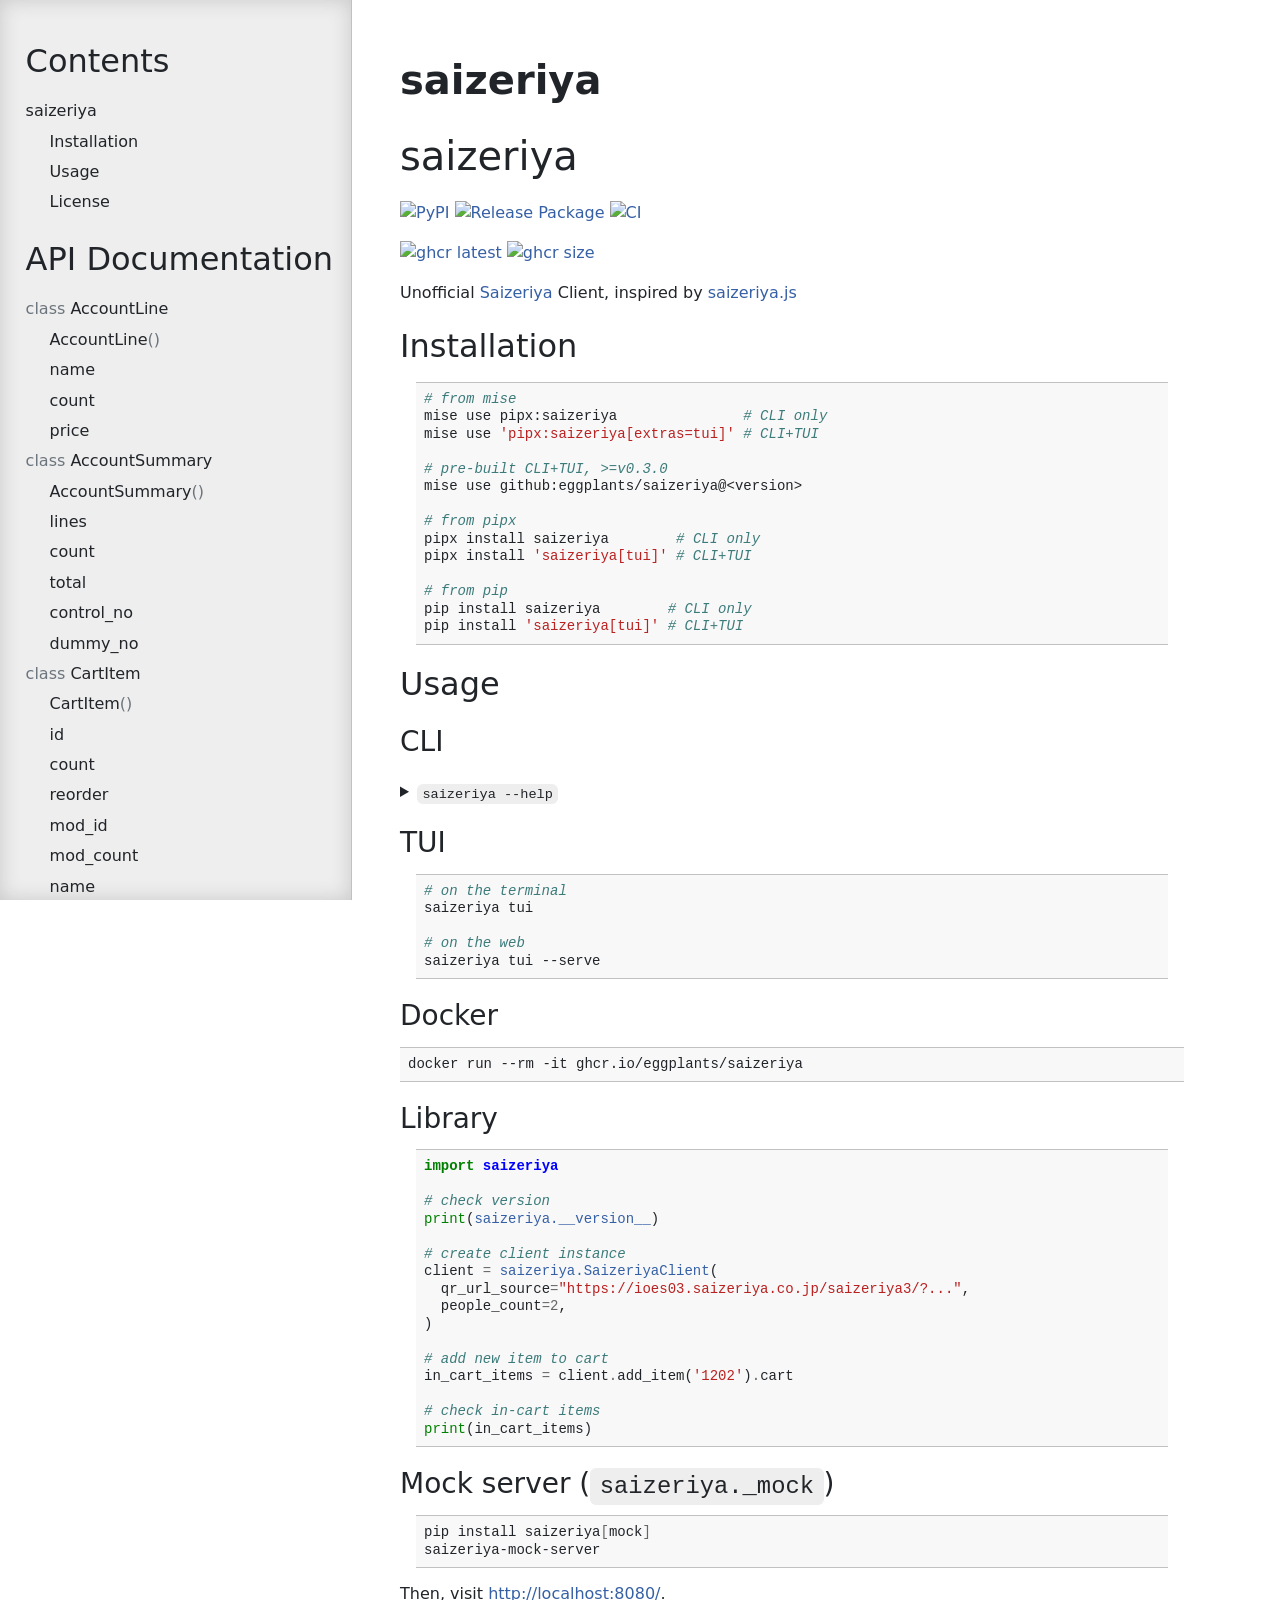
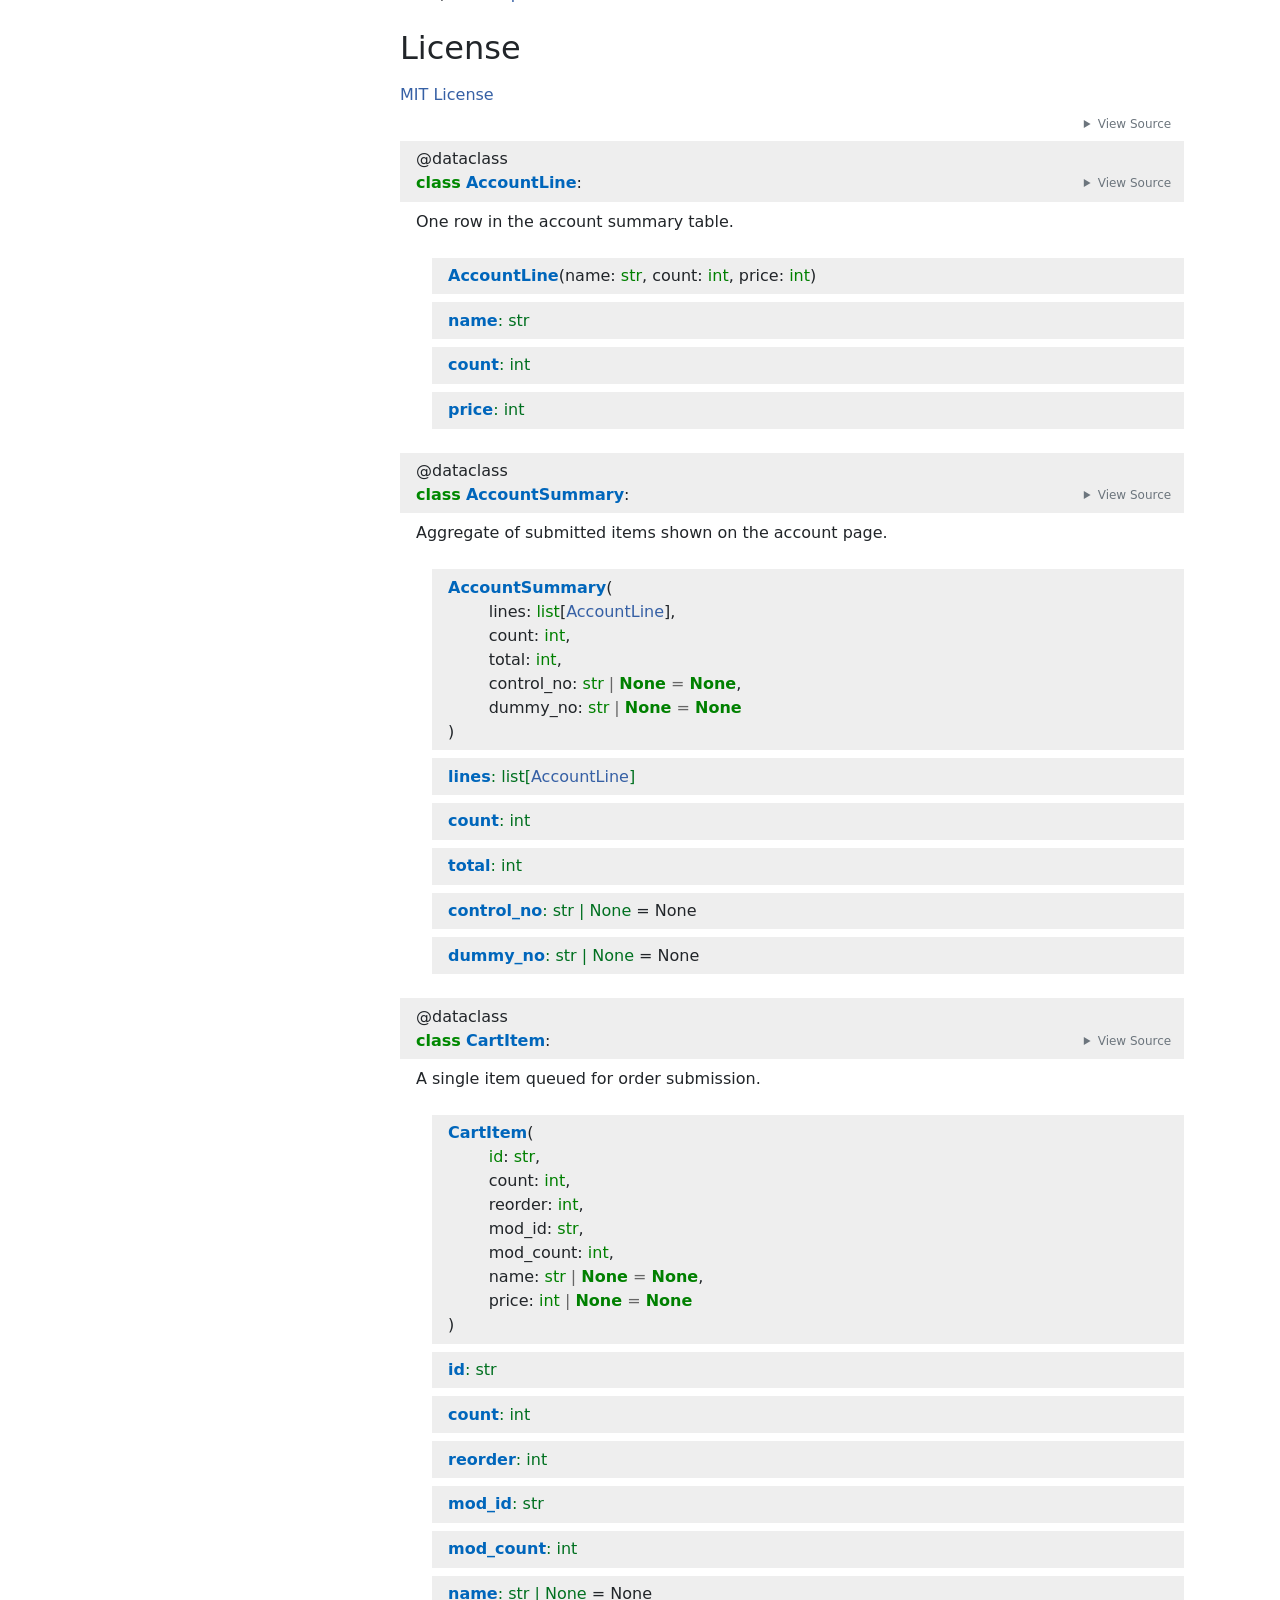
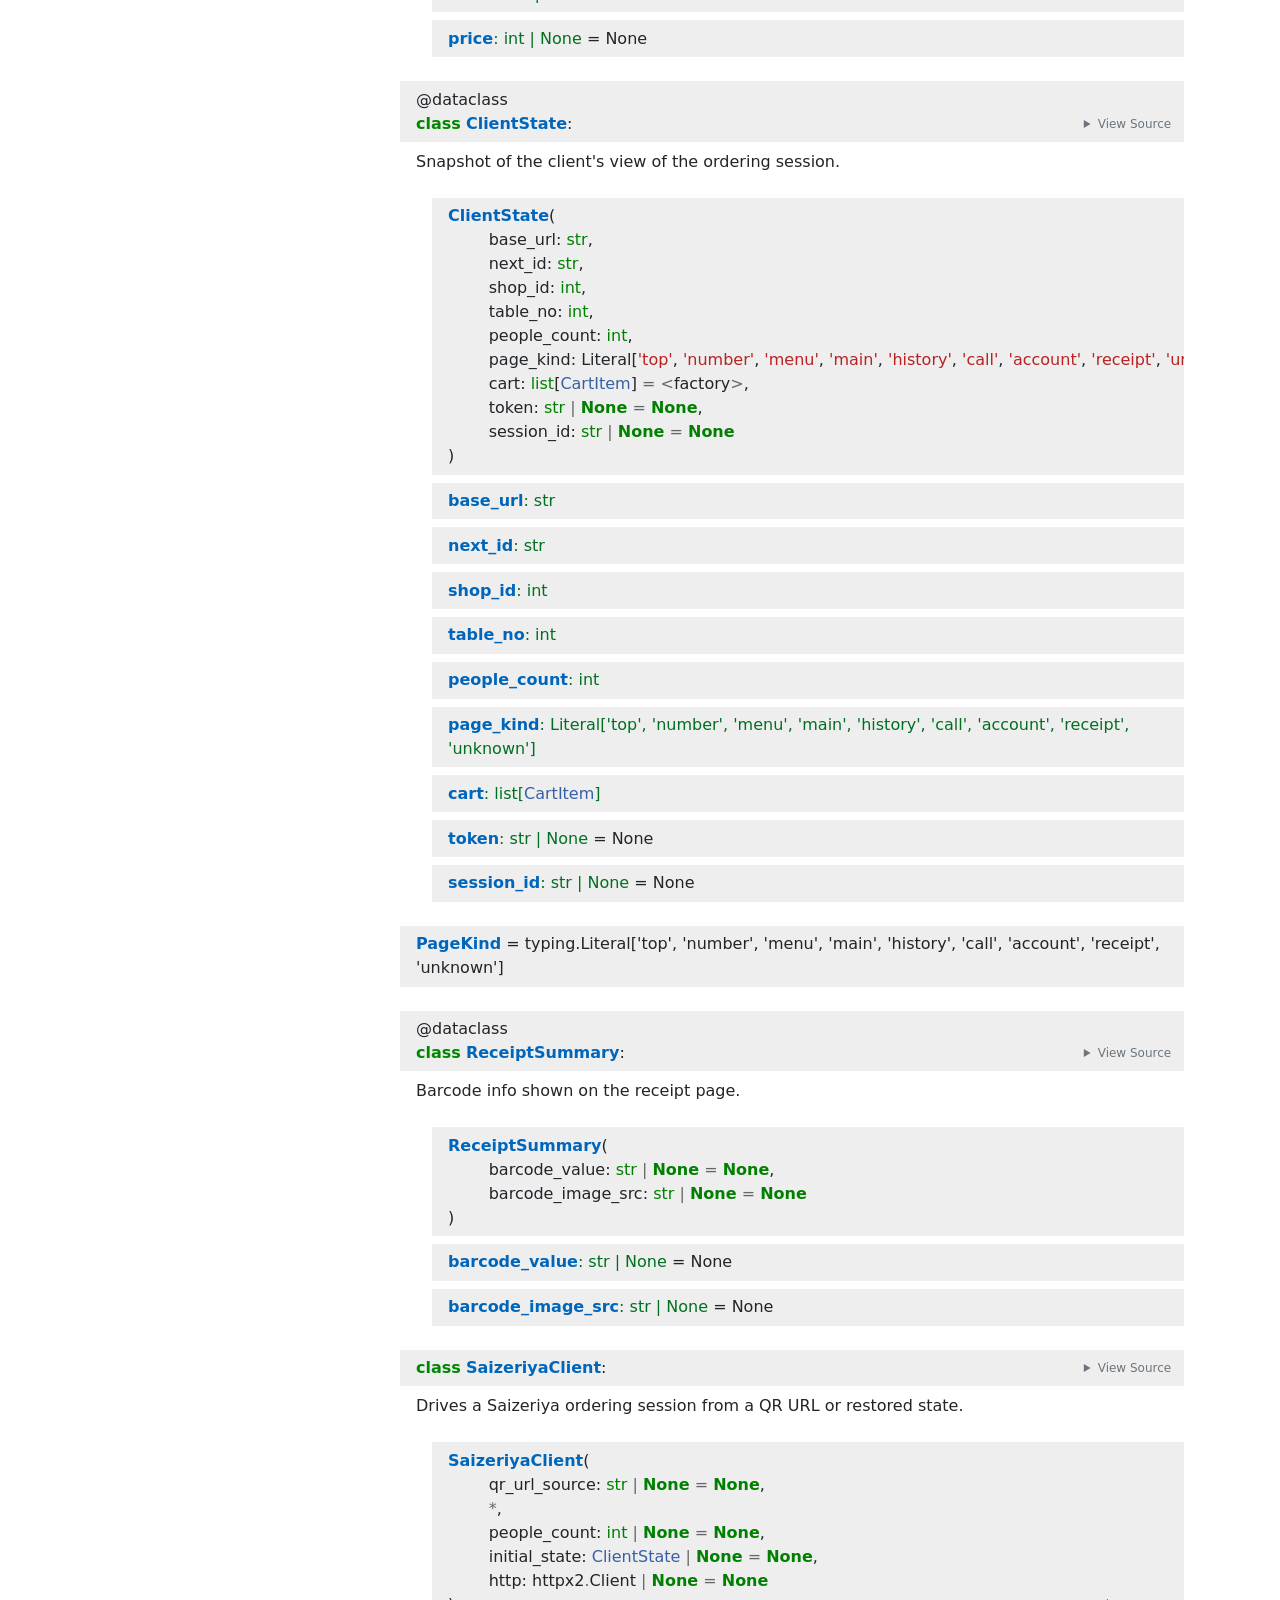
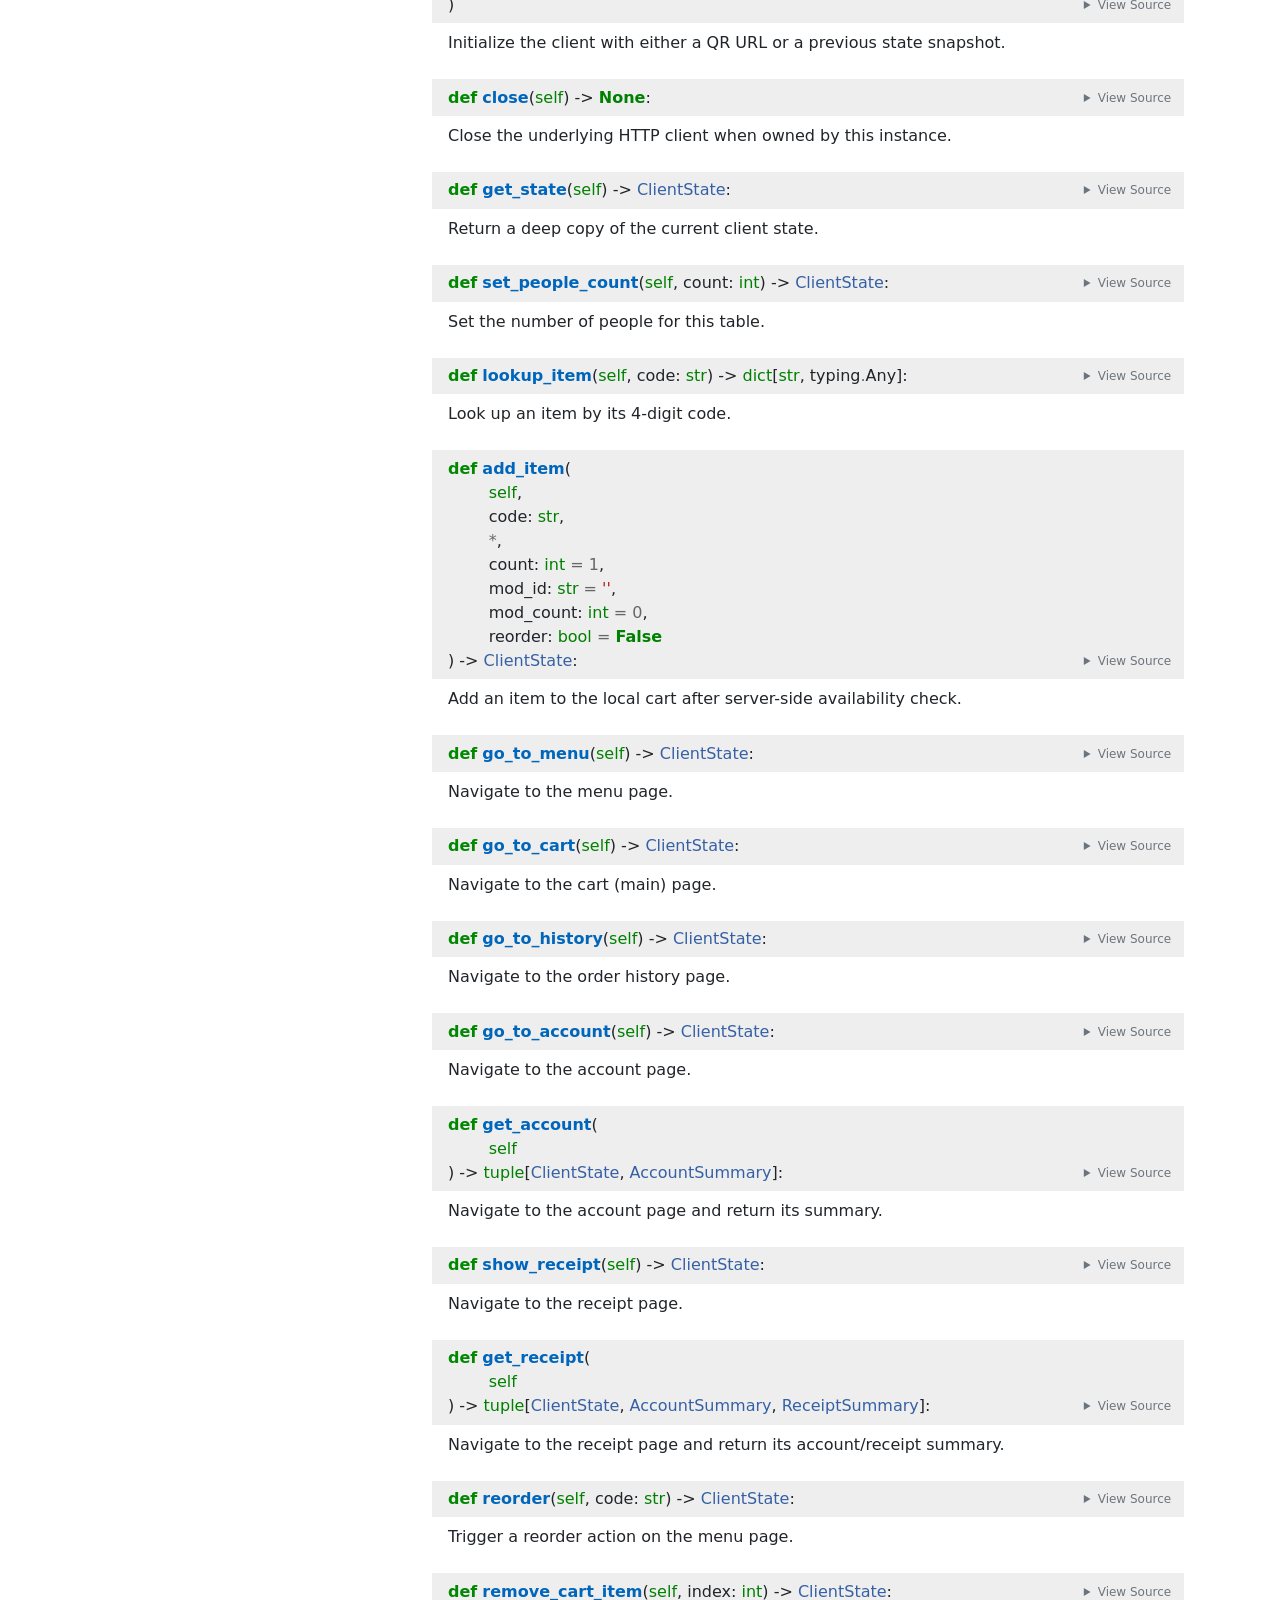
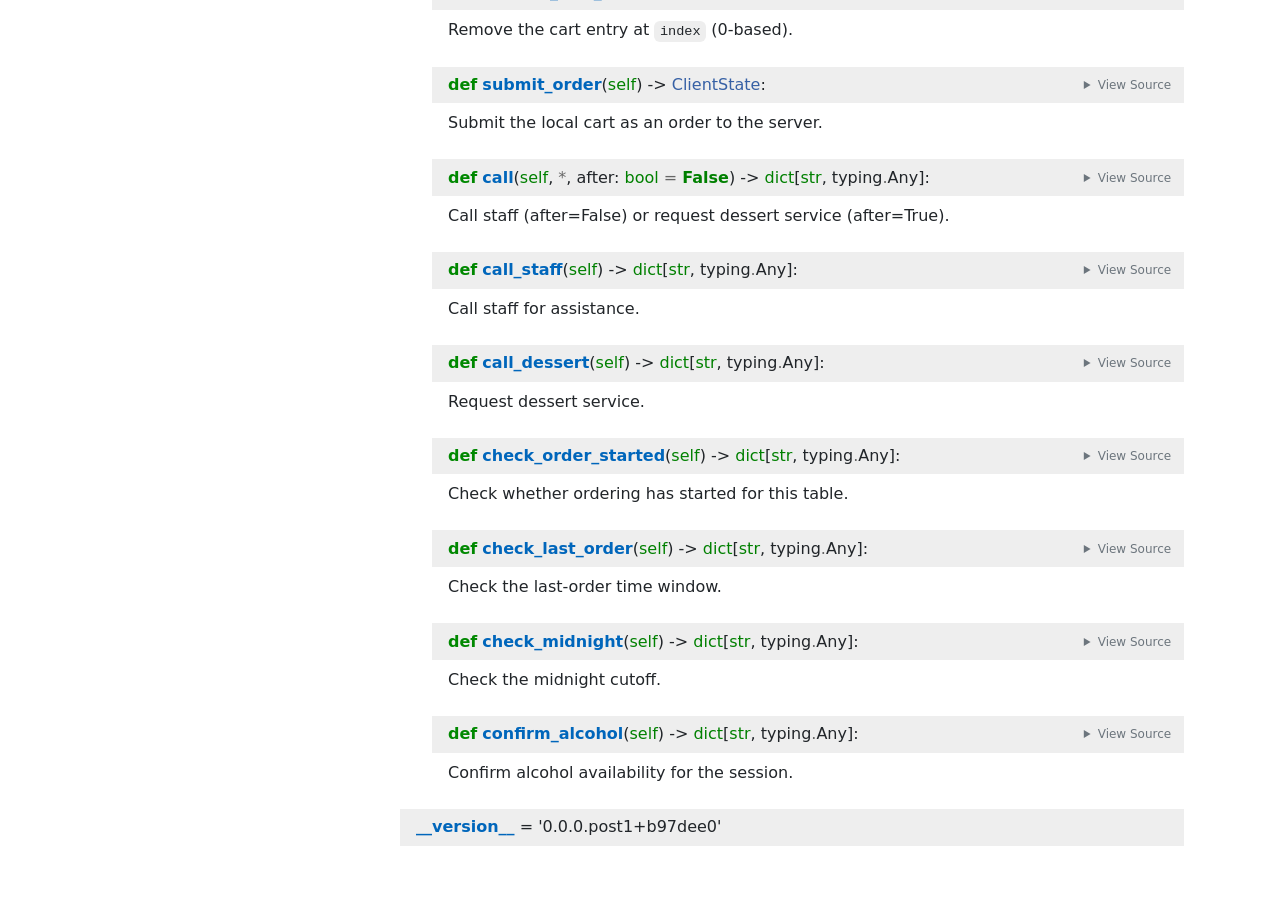
==== commit 3884945e: "deploy: b97dee06b7ac2013b258e5b321dbe34571c32c00" ====
--- a/saizeriya.html
+++ b/saizeriya.html
@@ -987,10 +987,10 @@
 </span><span id="SaizeriyaClient-40"><a href="#SaizeriyaClient-40"><span class="linenos"> 40</span></a>        <span class="o">*</span><span class="p">,</span>
 </span><span id="SaizeriyaClient-41"><a href="#SaizeriyaClient-41"><span class="linenos"> 41</span></a>        <span class="n">people_count</span><span class="p">:</span> <span class="nb">int</span> <span class="o">|</span> <span class="kc">None</span> <span class="o">=</span> <span class="kc">None</span><span class="p">,</span>
 </span><span id="SaizeriyaClient-42"><a href="#SaizeriyaClient-42"><span class="linenos"> 42</span></a>        <span class="n">initial_state</span><span class="p">:</span> <span class="n">ClientState</span> <span class="o">|</span> <span class="kc">None</span> <span class="o">=</span> <span class="kc">None</span><span class="p">,</span>
-</span><span id="SaizeriyaClient-43"><a href="#SaizeriyaClient-43"><span class="linenos"> 43</span></a>        <span class="n">http</span><span class="p">:</span> <span class="n">httpx</span><span class="o">.</span><span class="n">Client</span> <span class="o">|</span> <span class="kc">None</span> <span class="o">=</span> <span class="kc">None</span><span class="p">,</span>
+</span><span id="SaizeriyaClient-43"><a href="#SaizeriyaClient-43"><span class="linenos"> 43</span></a>        <span class="n">http</span><span class="p">:</span> <span class="n">httpx2</span><span class="o">.</span><span class="n">Client</span> <span class="o">|</span> <span class="kc">None</span> <span class="o">=</span> <span class="kc">None</span><span class="p">,</span>
 </span><span id="SaizeriyaClient-44"><a href="#SaizeriyaClient-44"><span class="linenos"> 44</span></a>    <span class="p">)</span> <span class="o">-&gt;</span> <span class="kc">None</span><span class="p">:</span>
 </span><span id="SaizeriyaClient-45"><a href="#SaizeriyaClient-45"><span class="linenos"> 45</span></a><span class="w">        </span><span class="sd">&quot;&quot;&quot;Initialize the client with either a QR URL or a previous state snapshot.&quot;&quot;&quot;</span>
-</span><span id="SaizeriyaClient-46"><a href="#SaizeriyaClient-46"><span class="linenos"> 46</span></a>        <span class="bp">self</span><span class="o">.</span><span class="n">_http</span> <span class="o">=</span> <span class="n">http</span> <span class="k">if</span> <span class="n">http</span> <span class="ow">is</span> <span class="ow">not</span> <span class="kc">None</span> <span class="k">else</span> <span class="n">httpx</span><span class="o">.</span><span class="n">Client</span><span class="p">(</span><span class="n">follow_redirects</span><span class="o">=</span><span class="kc">True</span><span class="p">)</span>
+</span><span id="SaizeriyaClient-46"><a href="#SaizeriyaClient-46"><span class="linenos"> 46</span></a>        <span class="bp">self</span><span class="o">.</span><span class="n">_http</span> <span class="o">=</span> <span class="n">http</span> <span class="k">if</span> <span class="n">http</span> <span class="ow">is</span> <span class="ow">not</span> <span class="kc">None</span> <span class="k">else</span> <span class="n">httpx2</span><span class="o">.</span><span class="n">Client</span><span class="p">(</span><span class="n">follow_redirects</span><span class="o">=</span><span class="kc">True</span><span class="p">)</span>
 </span><span id="SaizeriyaClient-47"><a href="#SaizeriyaClient-47"><span class="linenos"> 47</span></a>        <span class="bp">self</span><span class="o">.</span><span class="n">_owns_http</span> <span class="o">=</span> <span class="n">http</span> <span class="ow">is</span> <span class="kc">None</span>
 </span><span id="SaizeriyaClient-48"><a href="#SaizeriyaClient-48"><span class="linenos"> 48</span></a>
 </span><span id="SaizeriyaClient-49"><a href="#SaizeriyaClient-49"><span class="linenos"> 49</span></a>        <span class="k">if</span> <span class="n">initial_state</span> <span class="ow">is</span> <span class="ow">not</span> <span class="kc">None</span><span class="p">:</span>
@@ -1346,7 +1346,7 @@
                                         <input id="SaizeriyaClient.__init__-view-source" class="view-source-toggle-state" type="checkbox" aria-hidden="true" tabindex="-1">
 <div class="attr function">
             
-        <span class="name">SaizeriyaClient</span><span class="signature pdoc-code multiline">(<span class="param">	<span class="n">qr_url_source</span><span class="p">:</span> <span class="nb">str</span> <span class="o">|</span> <span class="kc">None</span> <span class="o">=</span> <span class="kc">None</span>,</span><span class="param">	<span class="o">*</span>,</span><span class="param">	<span class="n">people_count</span><span class="p">:</span> <span class="nb">int</span> <span class="o">|</span> <span class="kc">None</span> <span class="o">=</span> <span class="kc">None</span>,</span><span class="param">	<span class="n">initial_state</span><span class="p">:</span> <span class="n"><a href="#ClientState">ClientState</a></span> <span class="o">|</span> <span class="kc">None</span> <span class="o">=</span> <span class="kc">None</span>,</span><span class="param">	<span class="n">http</span><span class="p">:</span> <span class="n">httpx</span><span class="o">.</span><span class="n">Client</span> <span class="o">|</span> <span class="kc">None</span> <span class="o">=</span> <span class="kc">None</span></span>)</span>
+        <span class="name">SaizeriyaClient</span><span class="signature pdoc-code multiline">(<span class="param">	<span class="n">qr_url_source</span><span class="p">:</span> <span class="nb">str</span> <span class="o">|</span> <span class="kc">None</span> <span class="o">=</span> <span class="kc">None</span>,</span><span class="param">	<span class="o">*</span>,</span><span class="param">	<span class="n">people_count</span><span class="p">:</span> <span class="nb">int</span> <span class="o">|</span> <span class="kc">None</span> <span class="o">=</span> <span class="kc">None</span>,</span><span class="param">	<span class="n">initial_state</span><span class="p">:</span> <span class="n"><a href="#ClientState">ClientState</a></span> <span class="o">|</span> <span class="kc">None</span> <span class="o">=</span> <span class="kc">None</span>,</span><span class="param">	<span class="n">http</span><span class="p">:</span> <span class="n">httpx2</span><span class="o">.</span><span class="n">Client</span> <span class="o">|</span> <span class="kc">None</span> <span class="o">=</span> <span class="kc">None</span></span>)</span>
 
                 <label class="view-source-button" for="SaizeriyaClient.__init__-view-source"><span>View Source</span></label>
 
@@ -1358,10 +1358,10 @@
 </span><span id="SaizeriyaClient.__init__-40"><a href="#SaizeriyaClient.__init__-40"><span class="linenos">40</span></a>        <span class="o">*</span><span class="p">,</span>
 </span><span id="SaizeriyaClient.__init__-41"><a href="#SaizeriyaClient.__init__-41"><span class="linenos">41</span></a>        <span class="n">people_count</span><span class="p">:</span> <span class="nb">int</span> <span class="o">|</span> <span class="kc">None</span> <span class="o">=</span> <span class="kc">None</span><span class="p">,</span>
 </span><span id="SaizeriyaClient.__init__-42"><a href="#SaizeriyaClient.__init__-42"><span class="linenos">42</span></a>        <span class="n">initial_state</span><span class="p">:</span> <span class="n">ClientState</span> <span class="o">|</span> <span class="kc">None</span> <span class="o">=</span> <span class="kc">None</span><span class="p">,</span>
-</span><span id="SaizeriyaClient.__init__-43"><a href="#SaizeriyaClient.__init__-43"><span class="linenos">43</span></a>        <span class="n">http</span><span class="p">:</span> <span class="n">httpx</span><span class="o">.</span><span class="n">Client</span> <span class="o">|</span> <span class="kc">None</span> <span class="o">=</span> <span class="kc">None</span><span class="p">,</span>
+</span><span id="SaizeriyaClient.__init__-43"><a href="#SaizeriyaClient.__init__-43"><span class="linenos">43</span></a>        <span class="n">http</span><span class="p">:</span> <span class="n">httpx2</span><span class="o">.</span><span class="n">Client</span> <span class="o">|</span> <span class="kc">None</span> <span class="o">=</span> <span class="kc">None</span><span class="p">,</span>
 </span><span id="SaizeriyaClient.__init__-44"><a href="#SaizeriyaClient.__init__-44"><span class="linenos">44</span></a>    <span class="p">)</span> <span class="o">-&gt;</span> <span class="kc">None</span><span class="p">:</span>
 </span><span id="SaizeriyaClient.__init__-45"><a href="#SaizeriyaClient.__init__-45"><span class="linenos">45</span></a><span class="w">        </span><span class="sd">&quot;&quot;&quot;Initialize the client with either a QR URL or a previous state snapshot.&quot;&quot;&quot;</span>
-</span><span id="SaizeriyaClient.__init__-46"><a href="#SaizeriyaClient.__init__-46"><span class="linenos">46</span></a>        <span class="bp">self</span><span class="o">.</span><span class="n">_http</span> <span class="o">=</span> <span class="n">http</span> <span class="k">if</span> <span class="n">http</span> <span class="ow">is</span> <span class="ow">not</span> <span class="kc">None</span> <span class="k">else</span> <span class="n">httpx</span><span class="o">.</span><span class="n">Client</span><span class="p">(</span><span class="n">follow_redirects</span><span class="o">=</span><span class="kc">True</span><span class="p">)</span>
+</span><span id="SaizeriyaClient.__init__-46"><a href="#SaizeriyaClient.__init__-46"><span class="linenos">46</span></a>        <span class="bp">self</span><span class="o">.</span><span class="n">_http</span> <span class="o">=</span> <span class="n">http</span> <span class="k">if</span> <span class="n">http</span> <span class="ow">is</span> <span class="ow">not</span> <span class="kc">None</span> <span class="k">else</span> <span class="n">httpx2</span><span class="o">.</span><span class="n">Client</span><span class="p">(</span><span class="n">follow_redirects</span><span class="o">=</span><span class="kc">True</span><span class="p">)</span>
 </span><span id="SaizeriyaClient.__init__-47"><a href="#SaizeriyaClient.__init__-47"><span class="linenos">47</span></a>        <span class="bp">self</span><span class="o">.</span><span class="n">_owns_http</span> <span class="o">=</span> <span class="n">http</span> <span class="ow">is</span> <span class="kc">None</span>
 </span><span id="SaizeriyaClient.__init__-48"><a href="#SaizeriyaClient.__init__-48"><span class="linenos">48</span></a>
 </span><span id="SaizeriyaClient.__init__-49"><a href="#SaizeriyaClient.__init__-49"><span class="linenos">49</span></a>        <span class="k">if</span> <span class="n">initial_state</span> <span class="ow">is</span> <span class="ow">not</span> <span class="kc">None</span><span class="p">:</span>
@@ -2052,7 +2052,7 @@
                 <section id="__version__">
                     <div class="attr variable">
             <span class="name">__version__</span>        =
-<span class="default_value">&#39;0.0.0.post1+2a340f9&#39;</span>
+<span class="default_value">&#39;0.0.0.post1+b97dee0&#39;</span>
 
         
     </div>
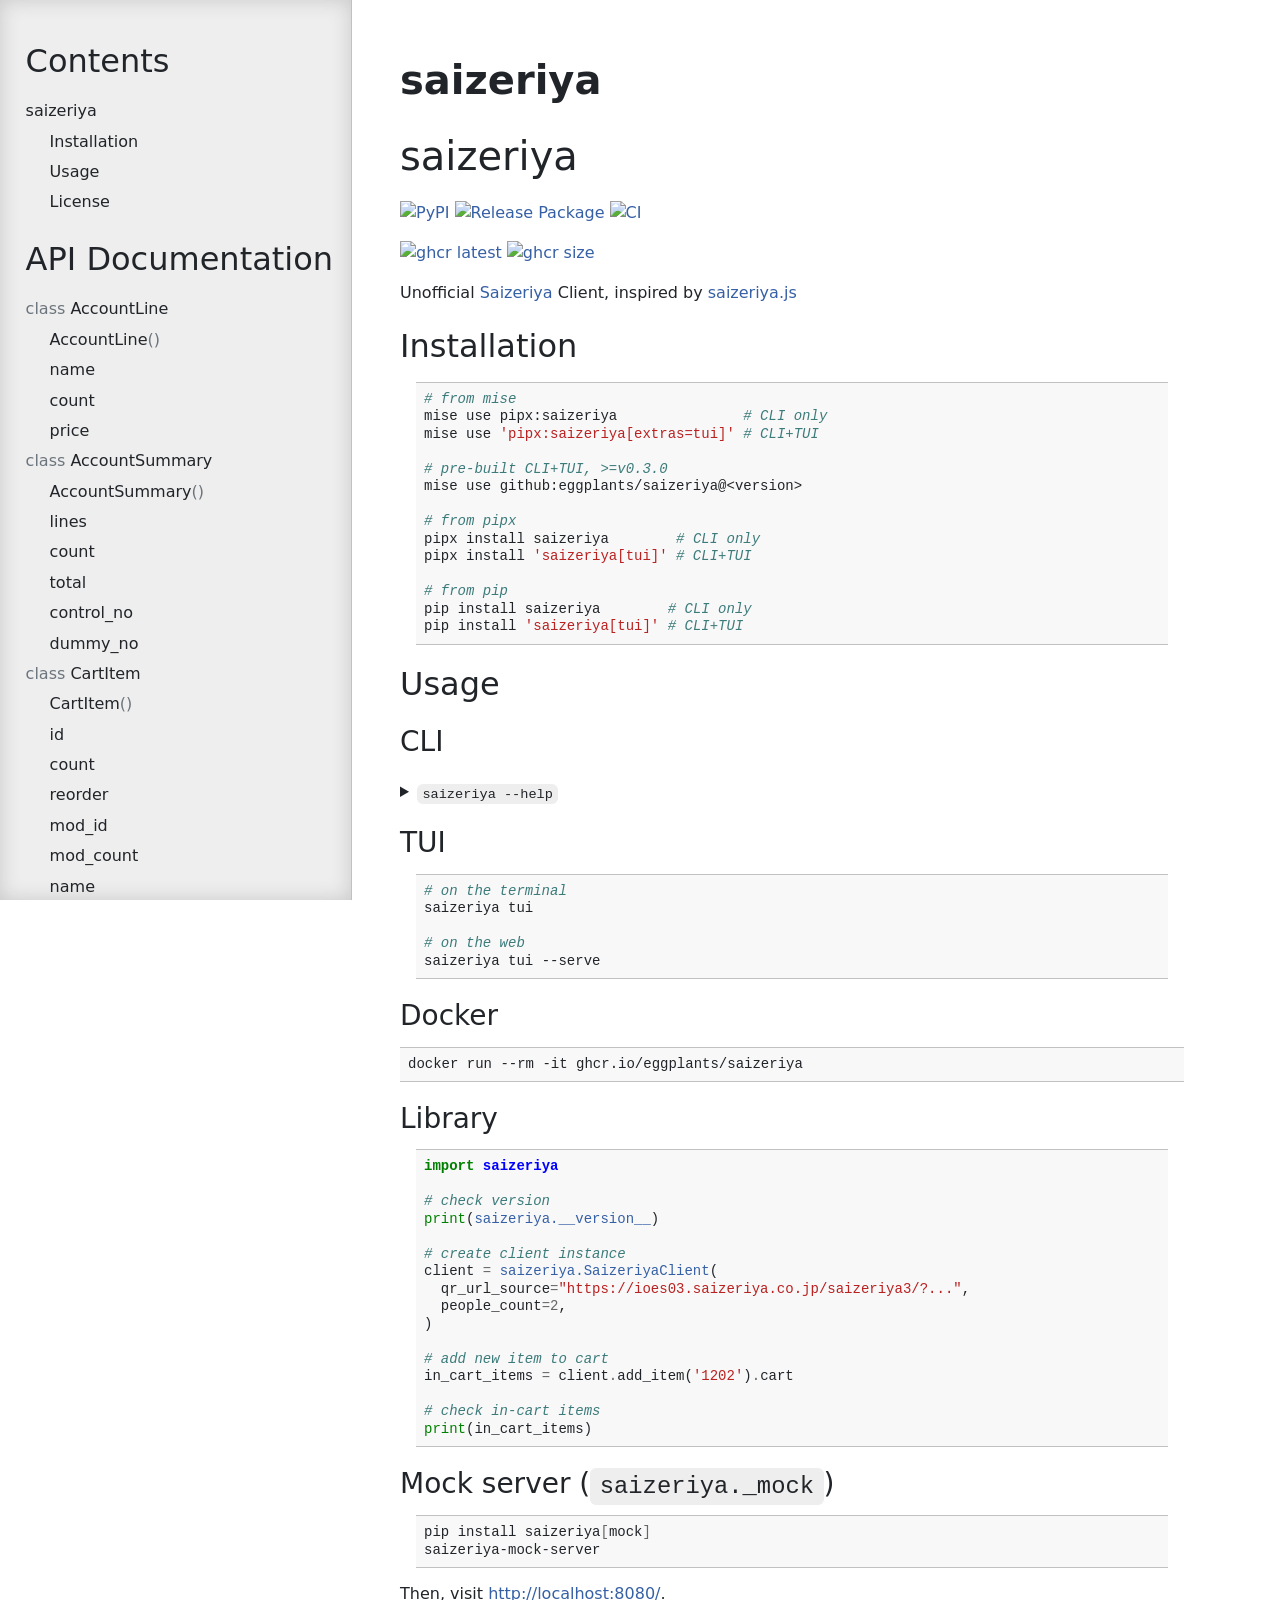
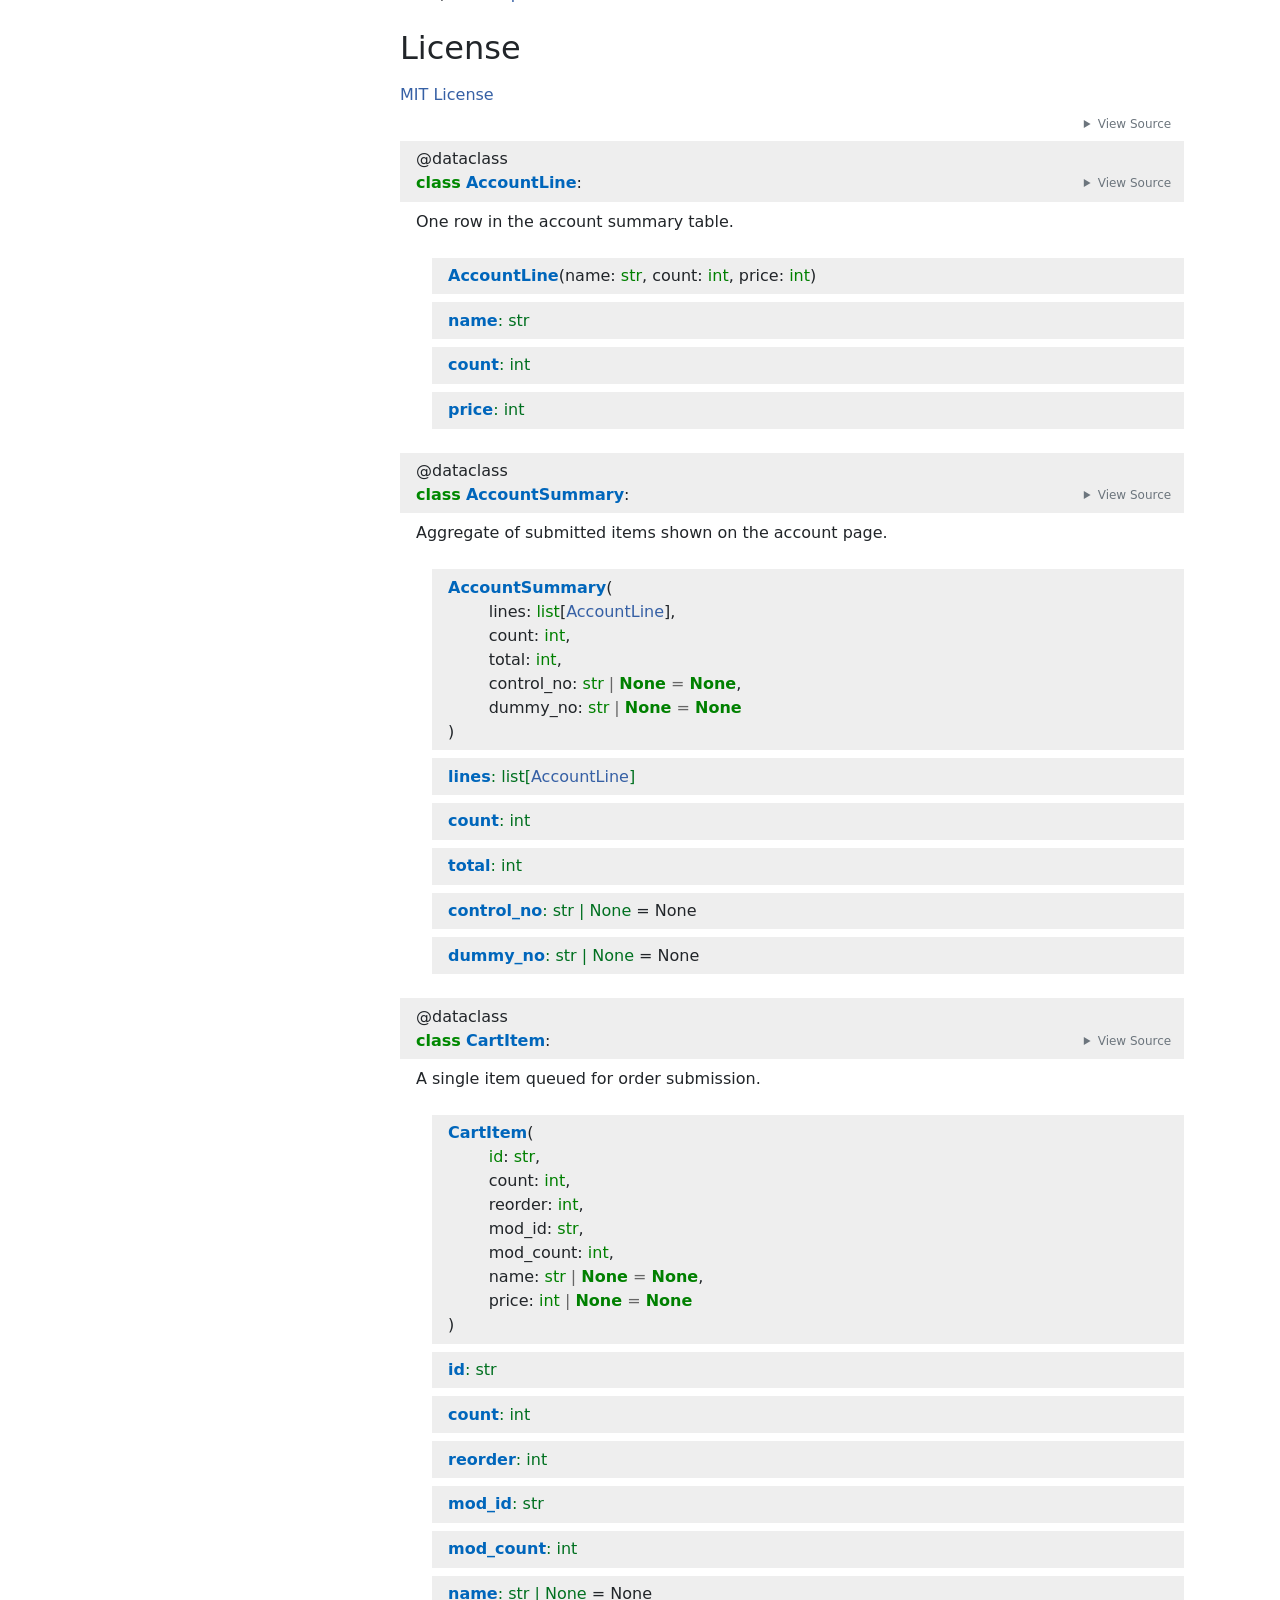
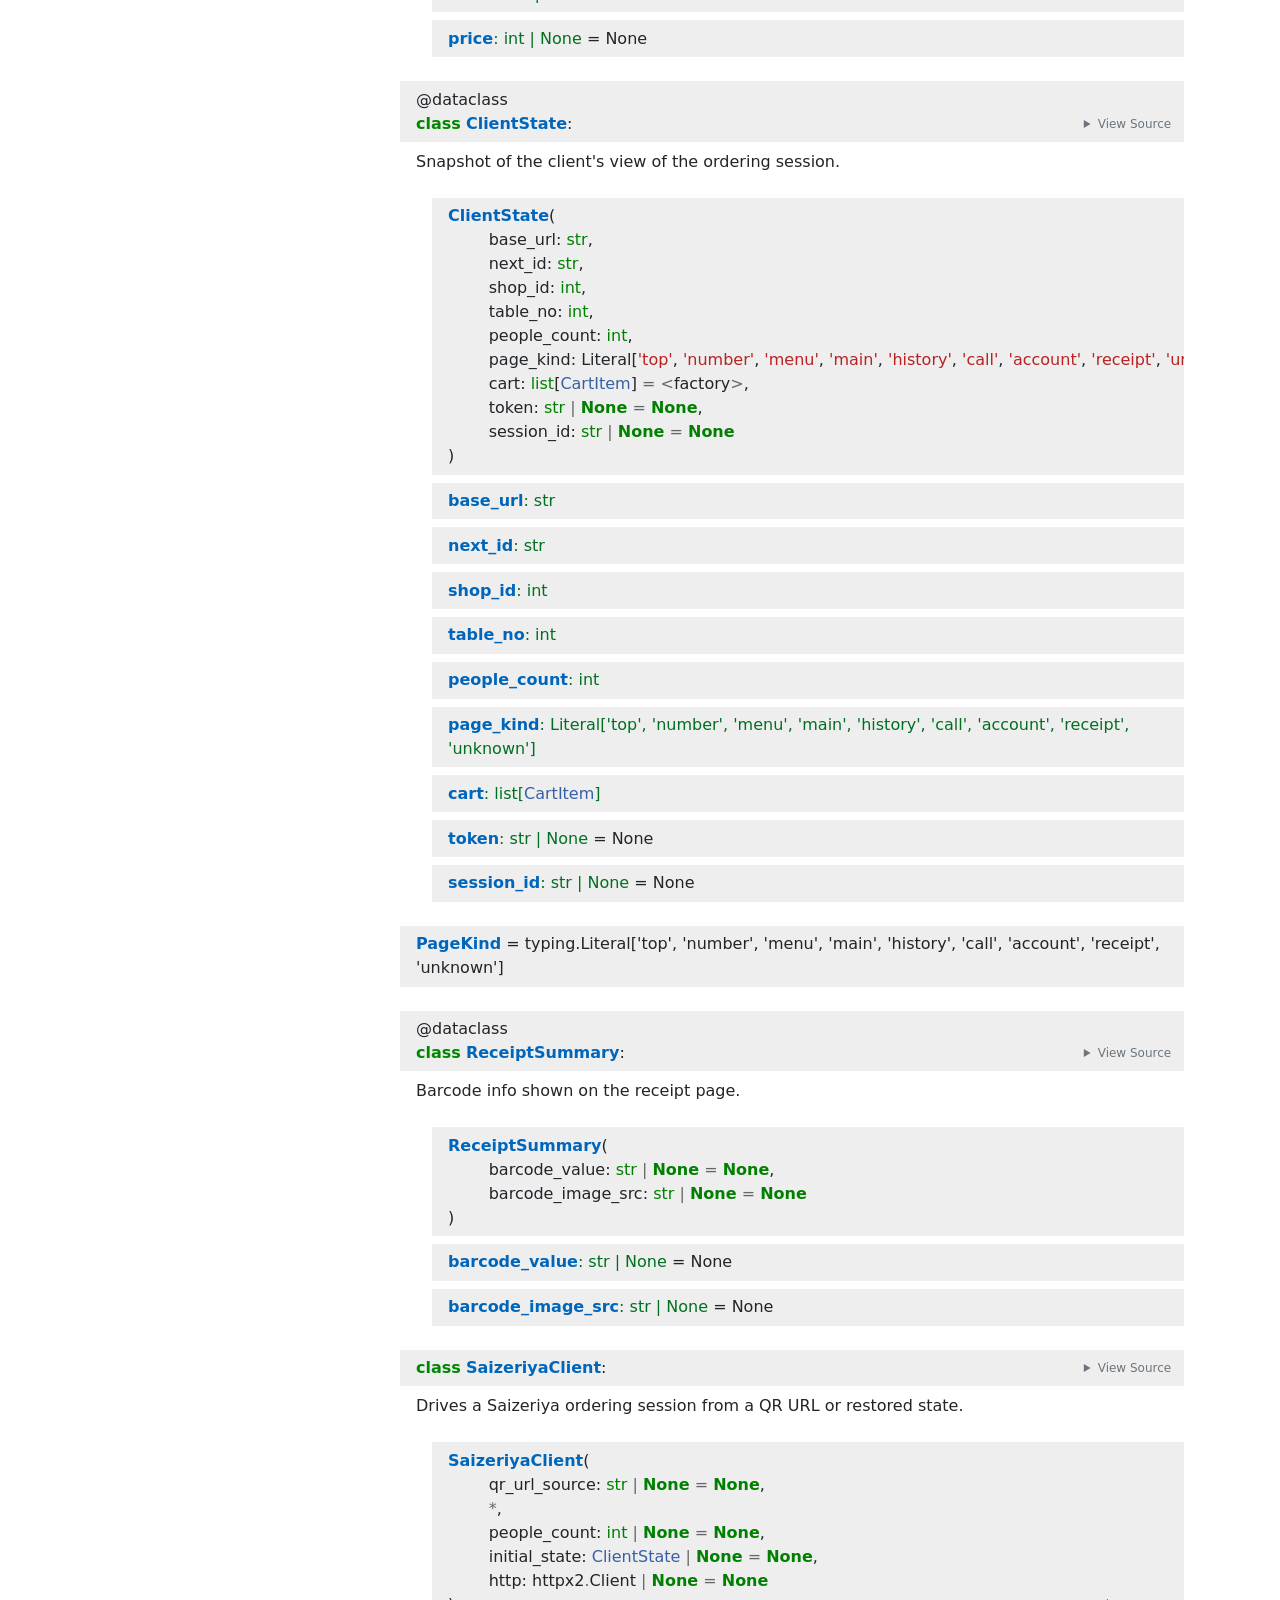
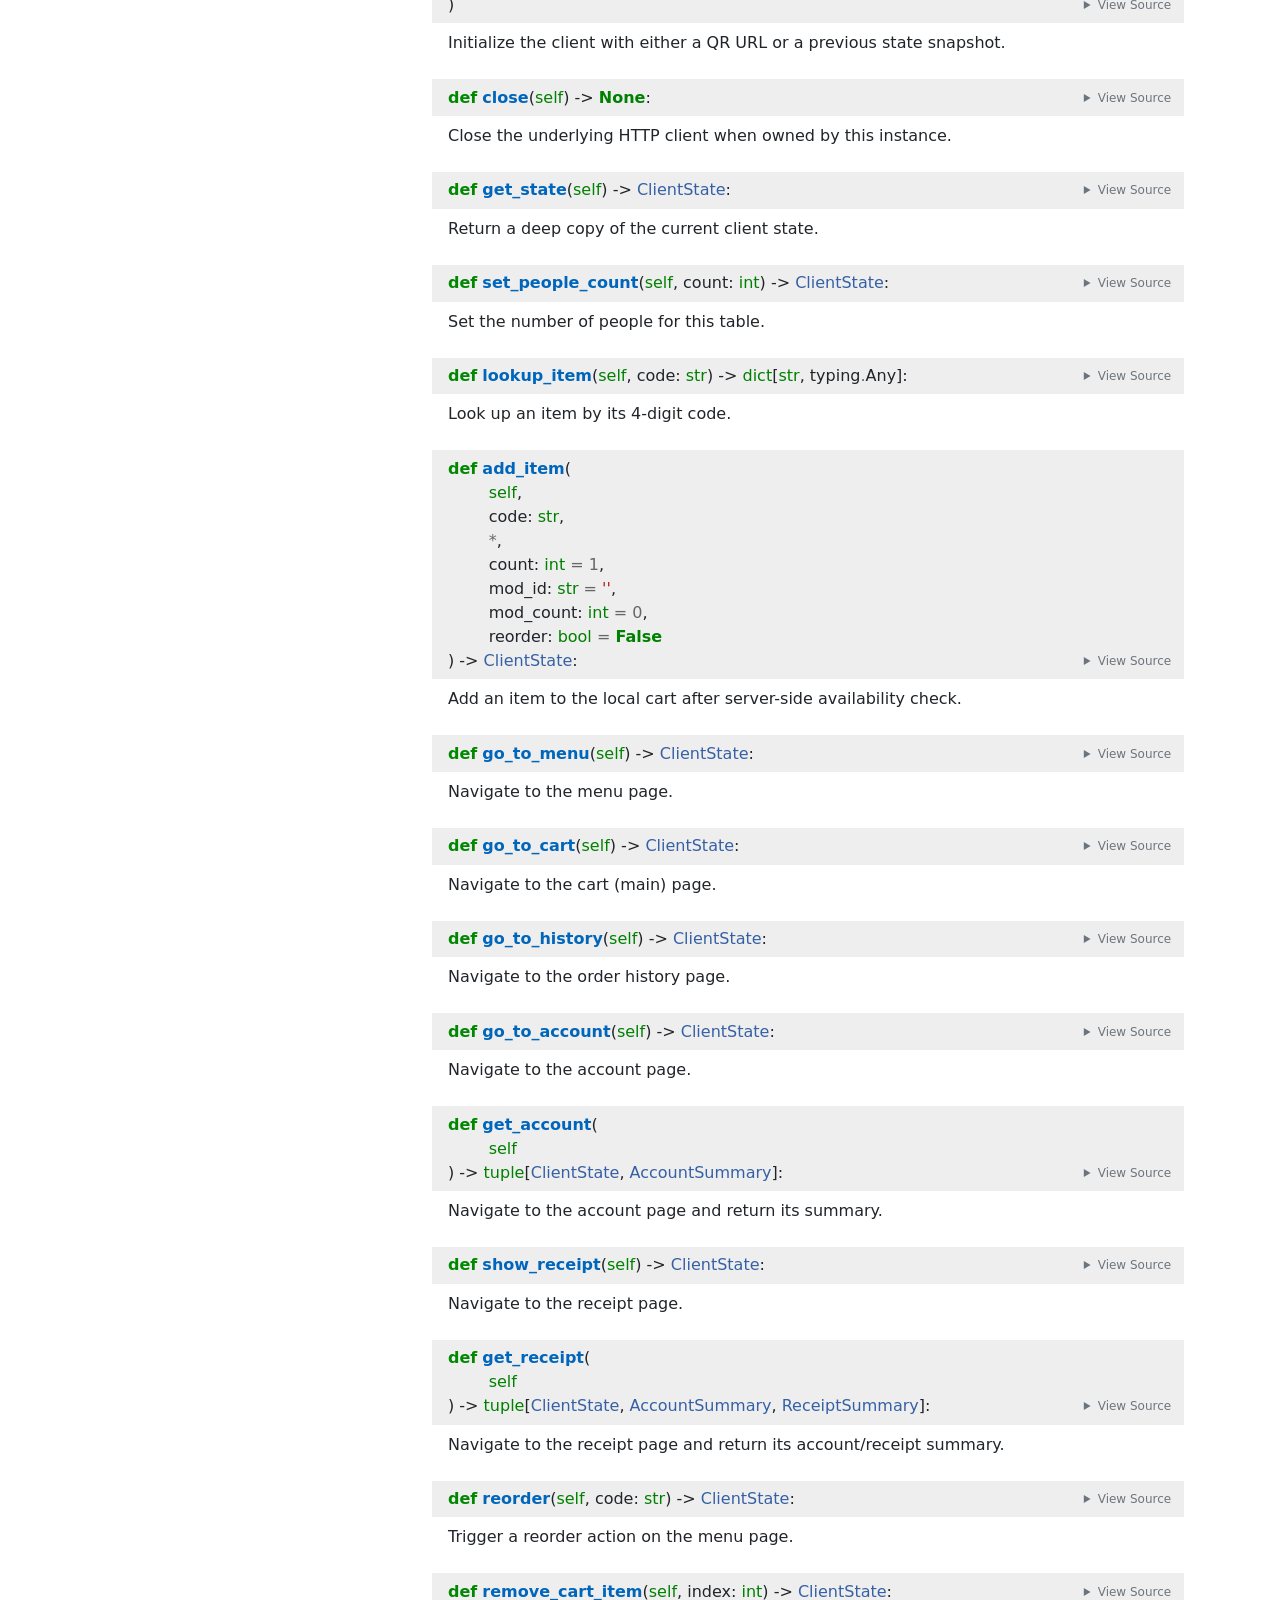
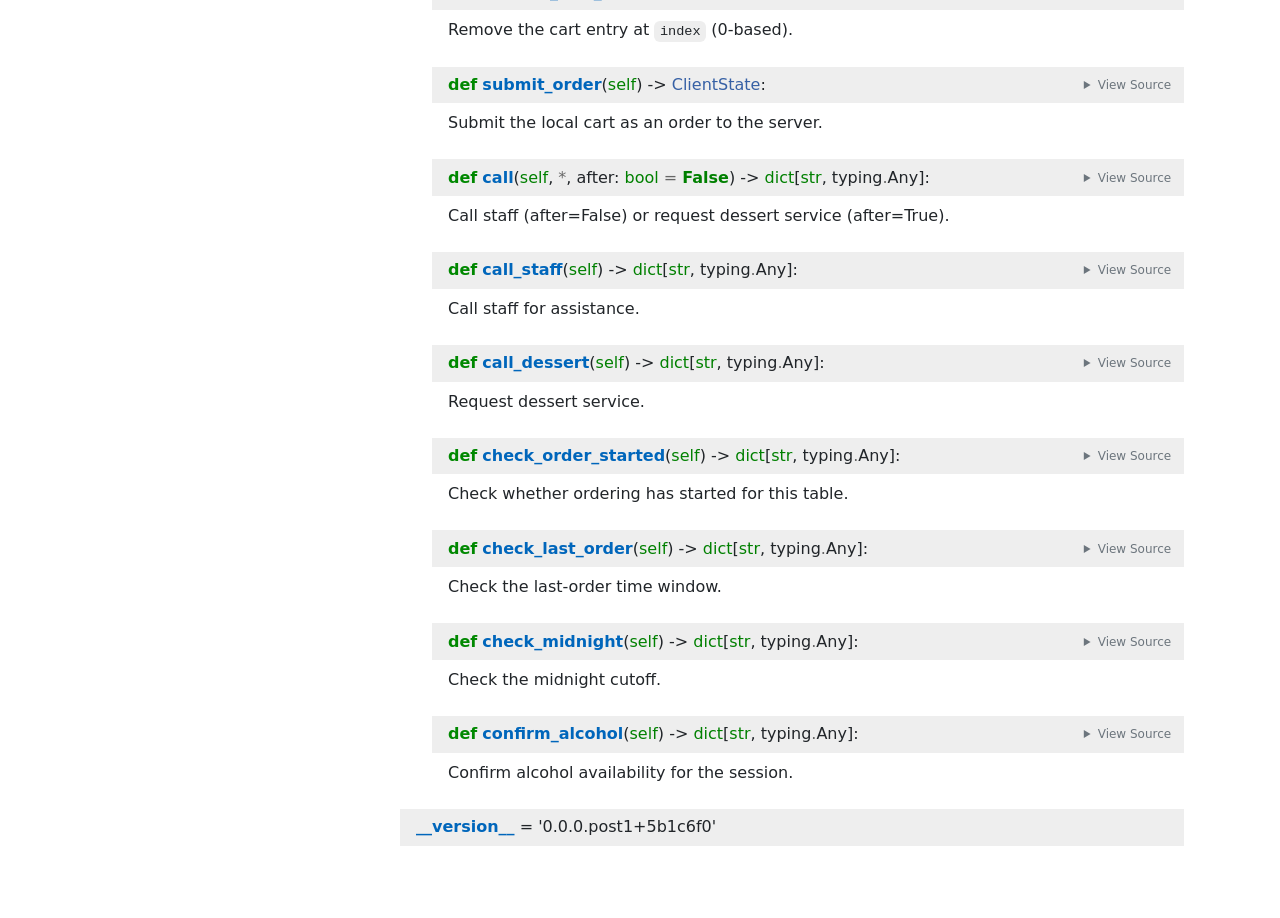
==== commit f64a7042: "deploy: 5b1c6f043805f26fe2ca6a3901d93af72636fc1e" ====
--- a/saizeriya.html
+++ b/saizeriya.html
@@ -2052,7 +2052,7 @@
                 <section id="__version__">
                     <div class="attr variable">
             <span class="name">__version__</span>        =
-<span class="default_value">&#39;0.0.0.post1+b97dee0&#39;</span>
+<span class="default_value">&#39;0.0.0.post1+5b1c6f0&#39;</span>
 
         
     </div>
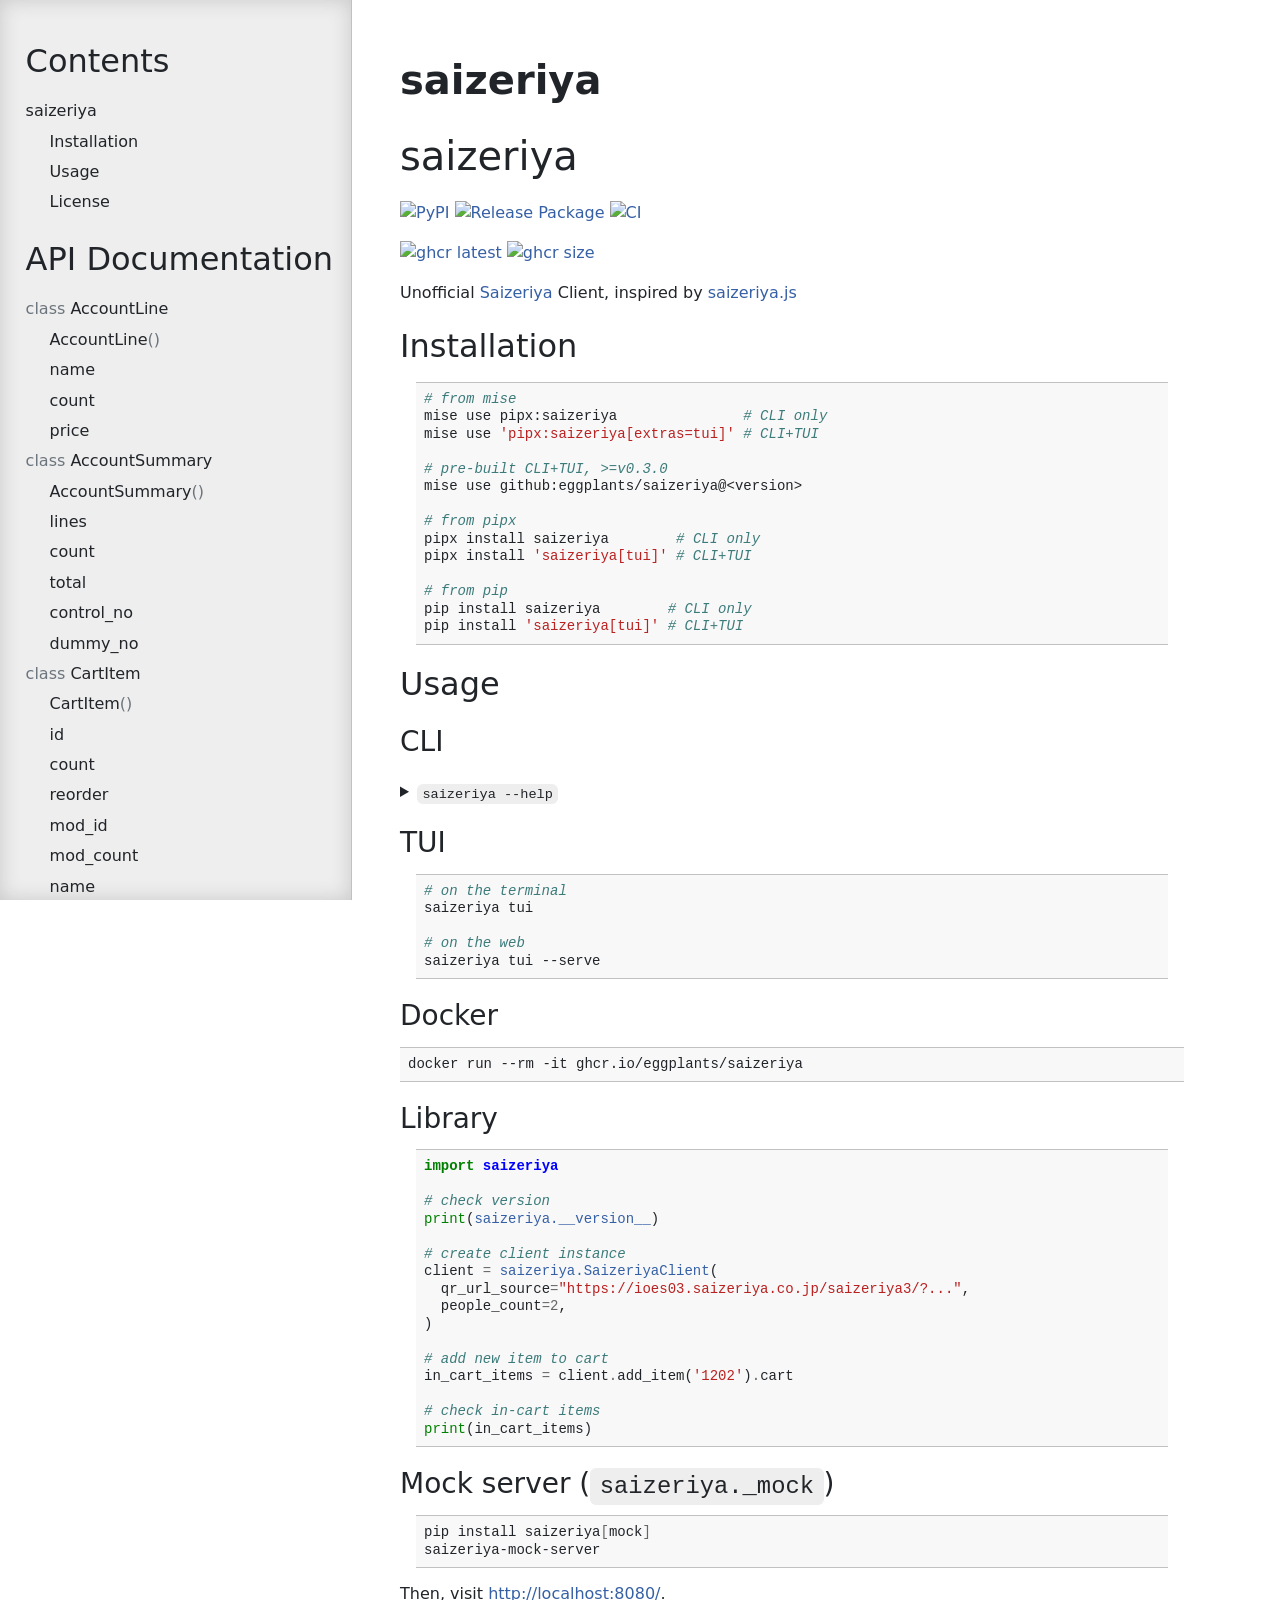
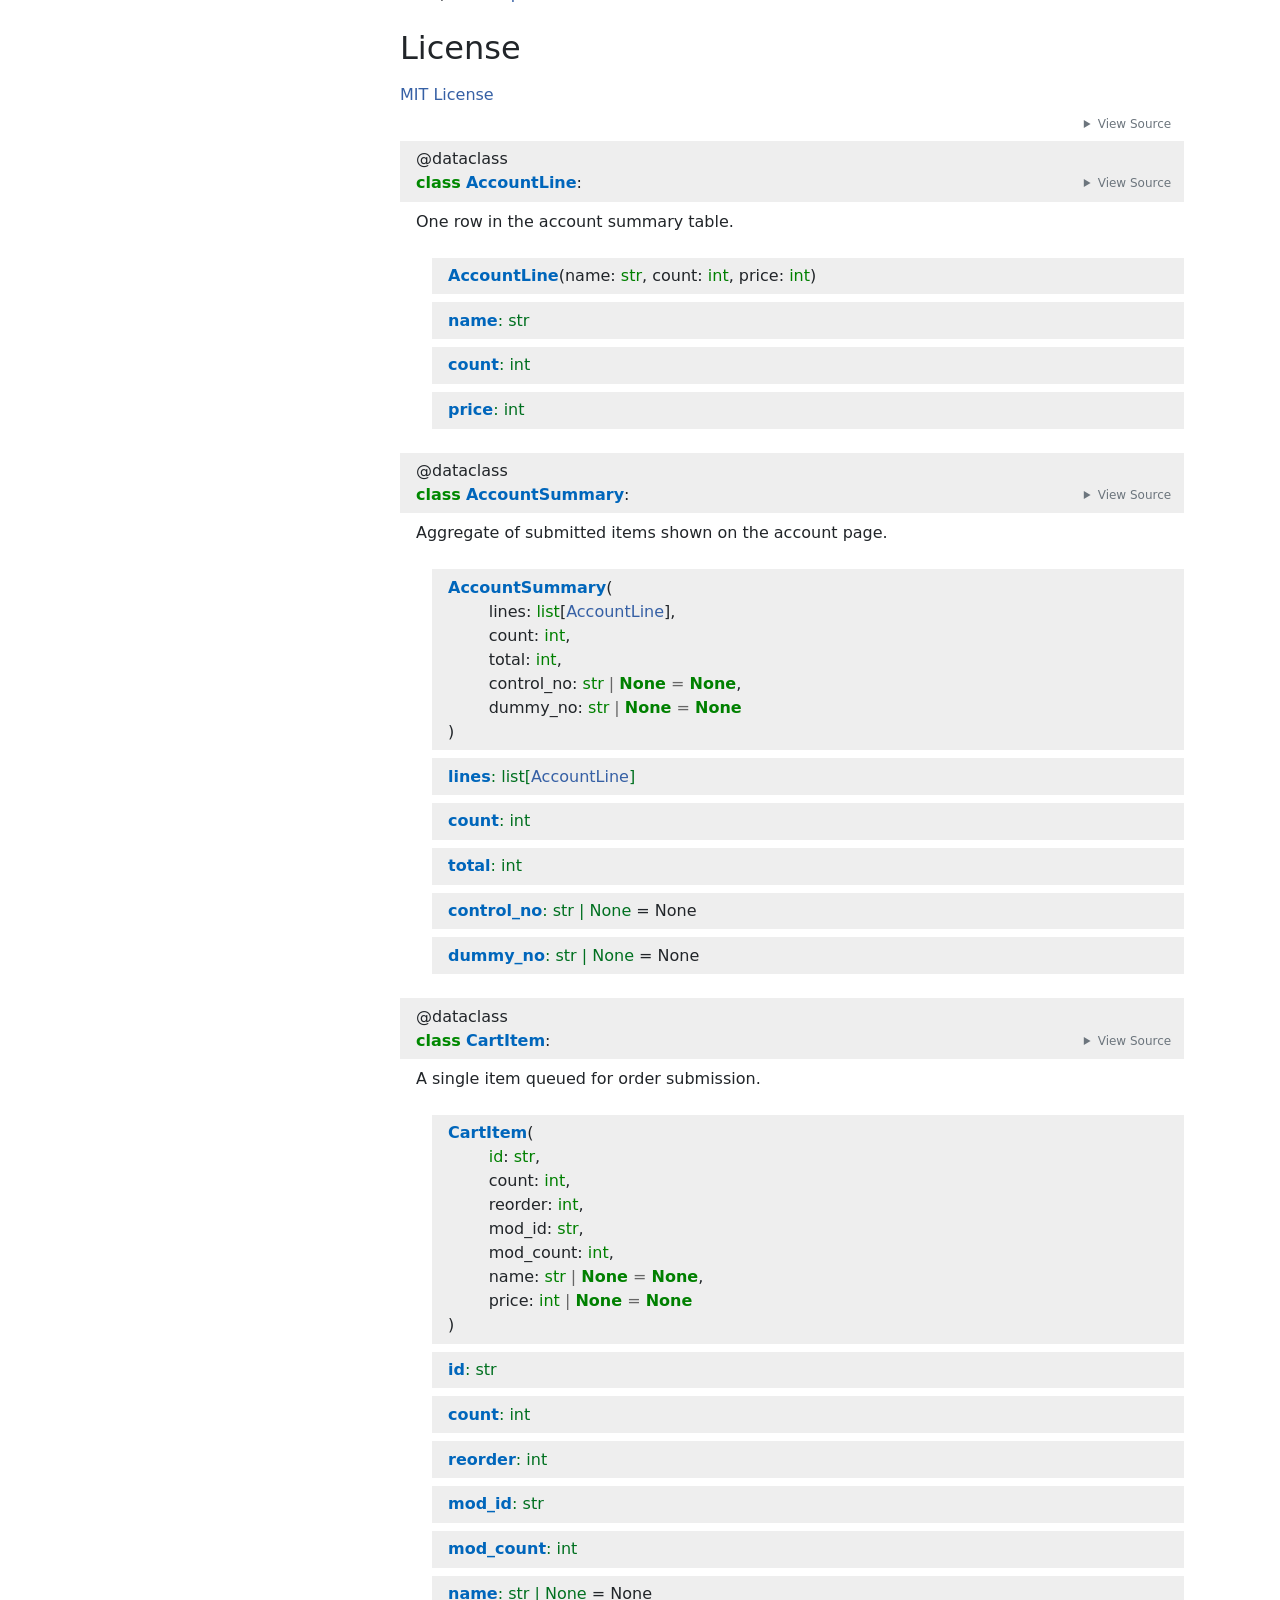
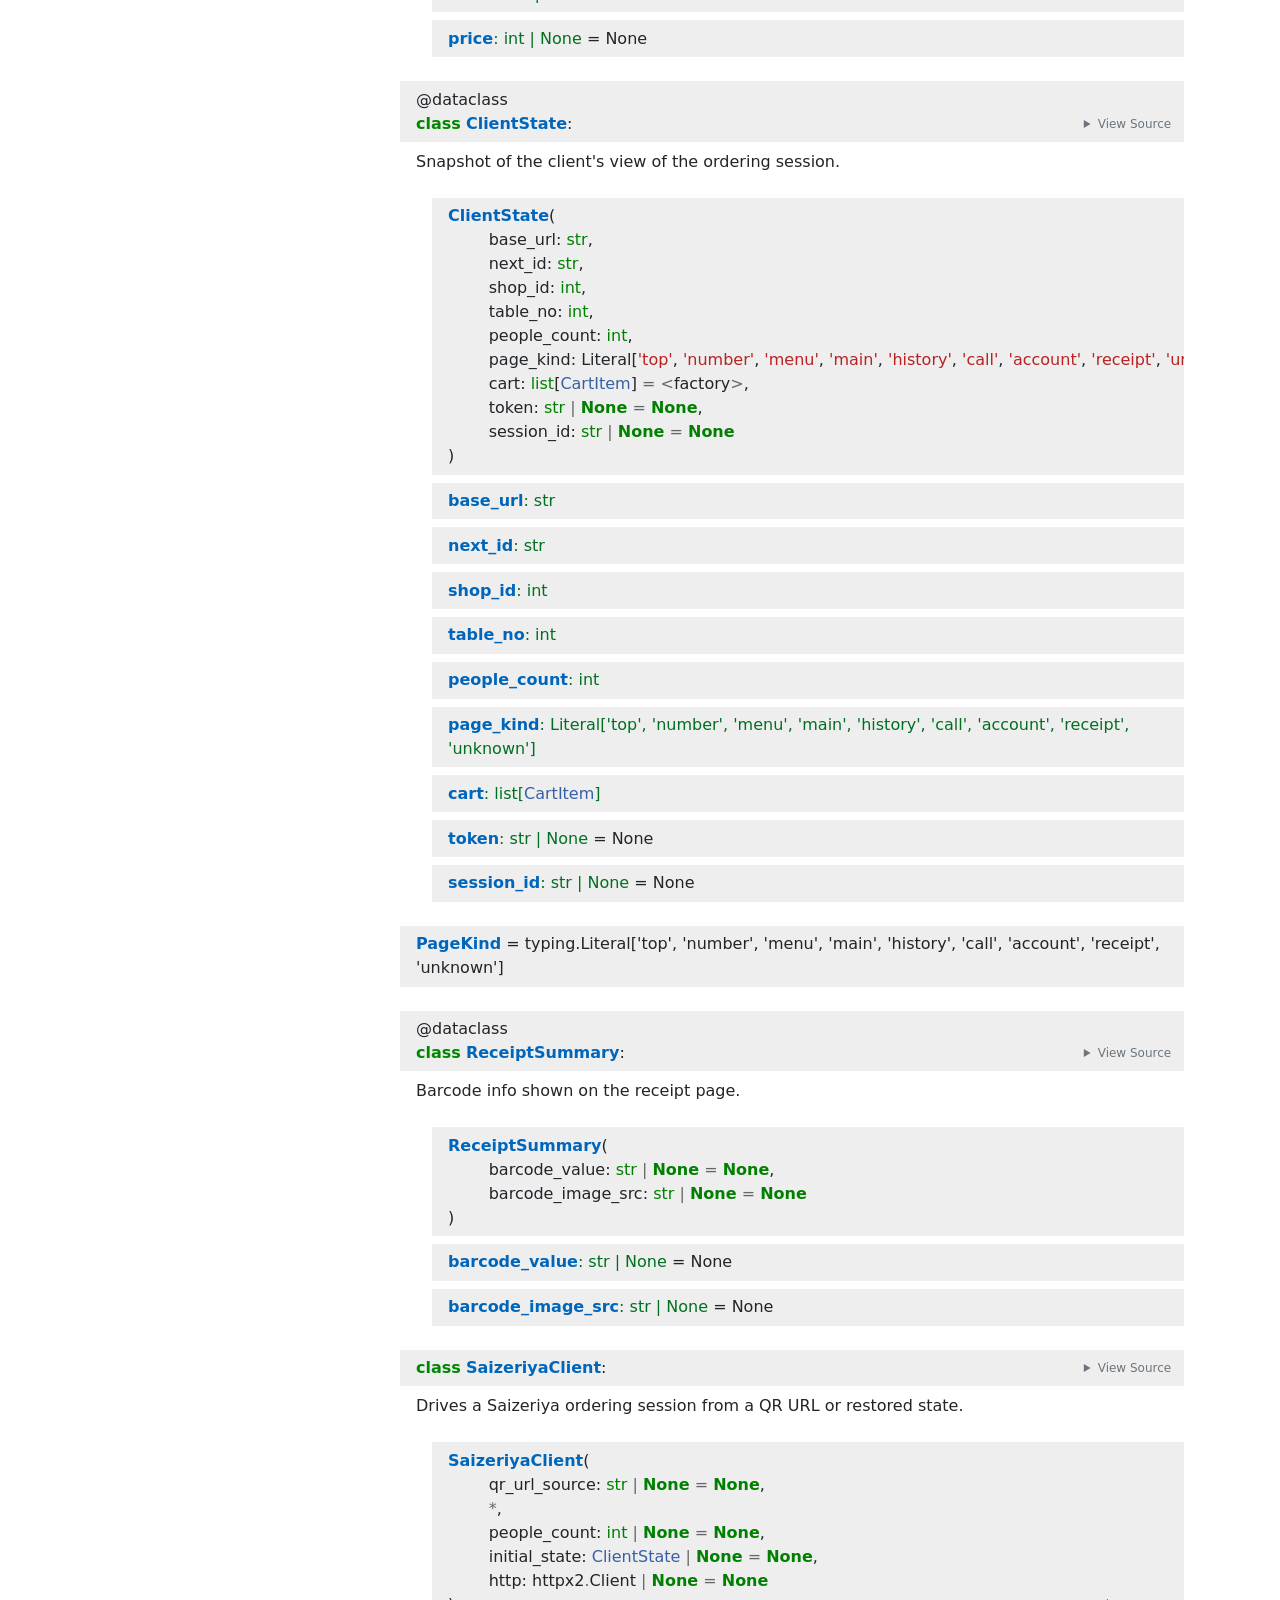
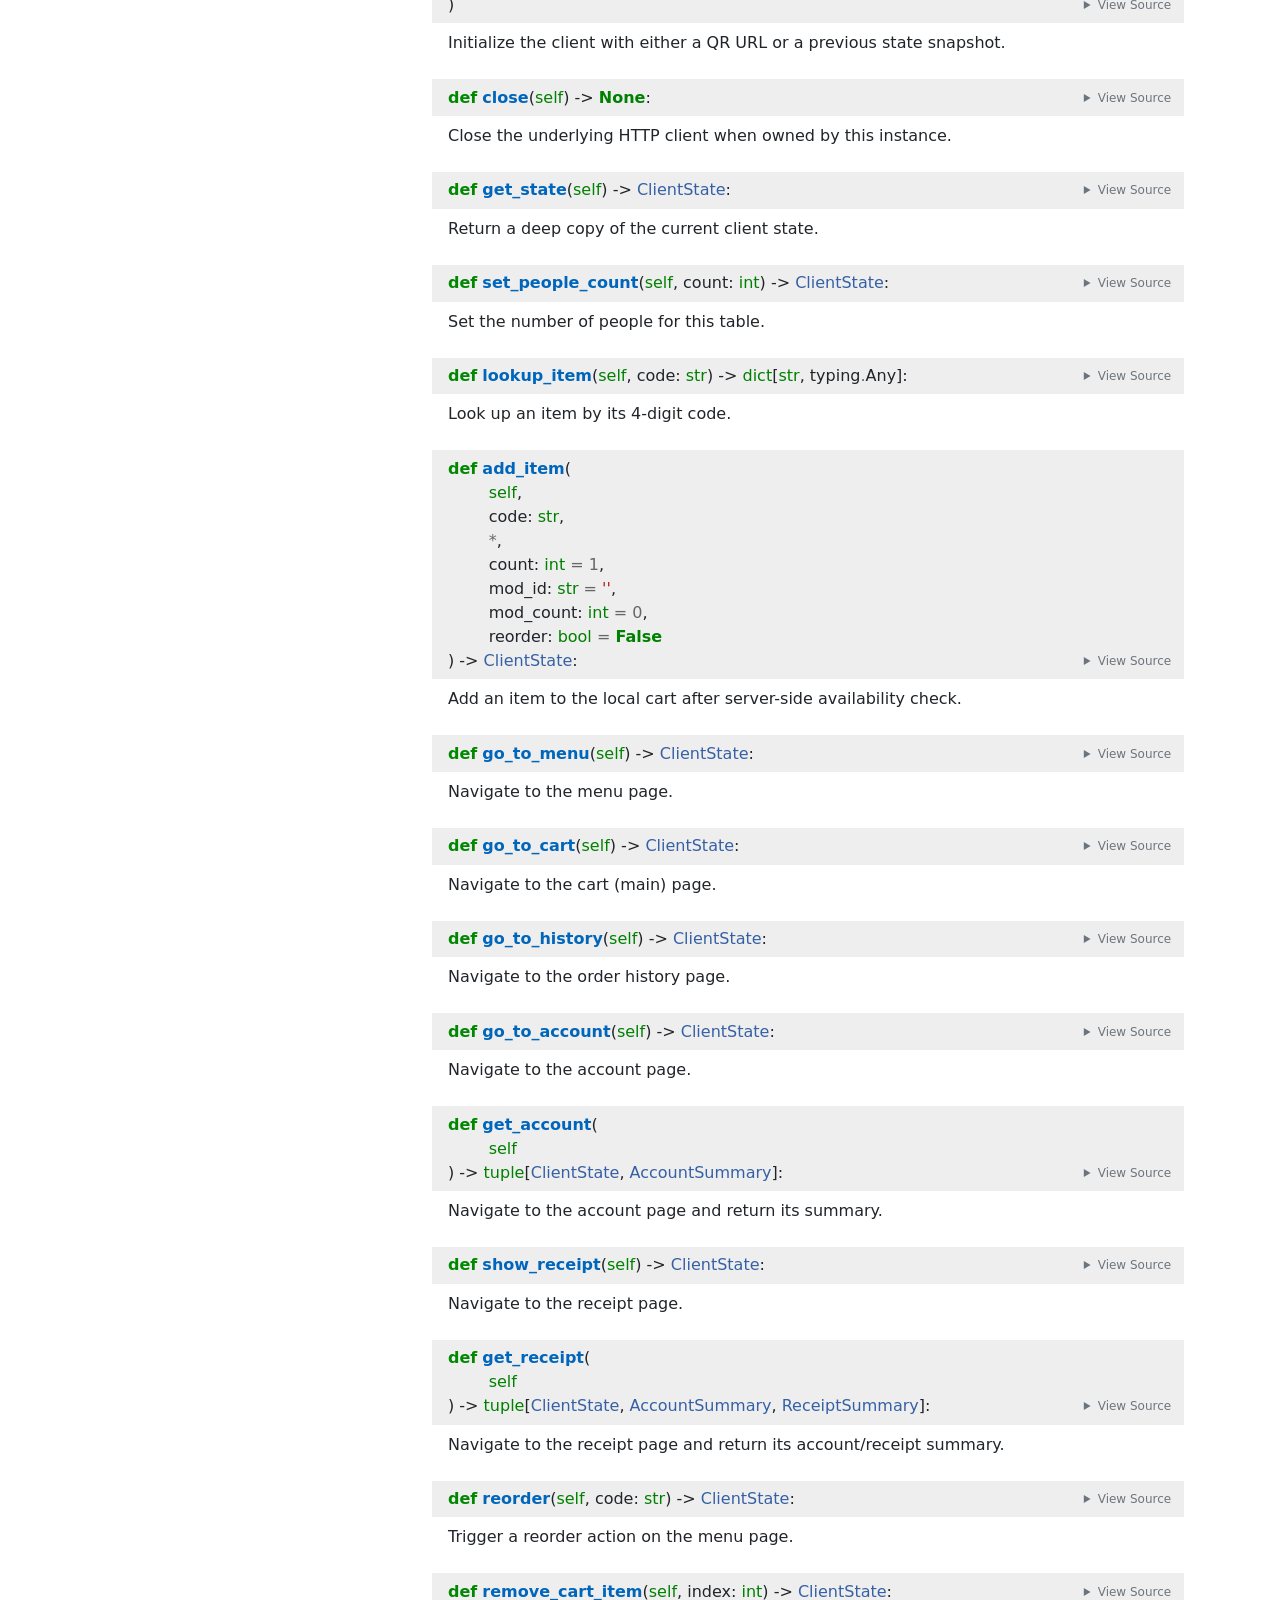
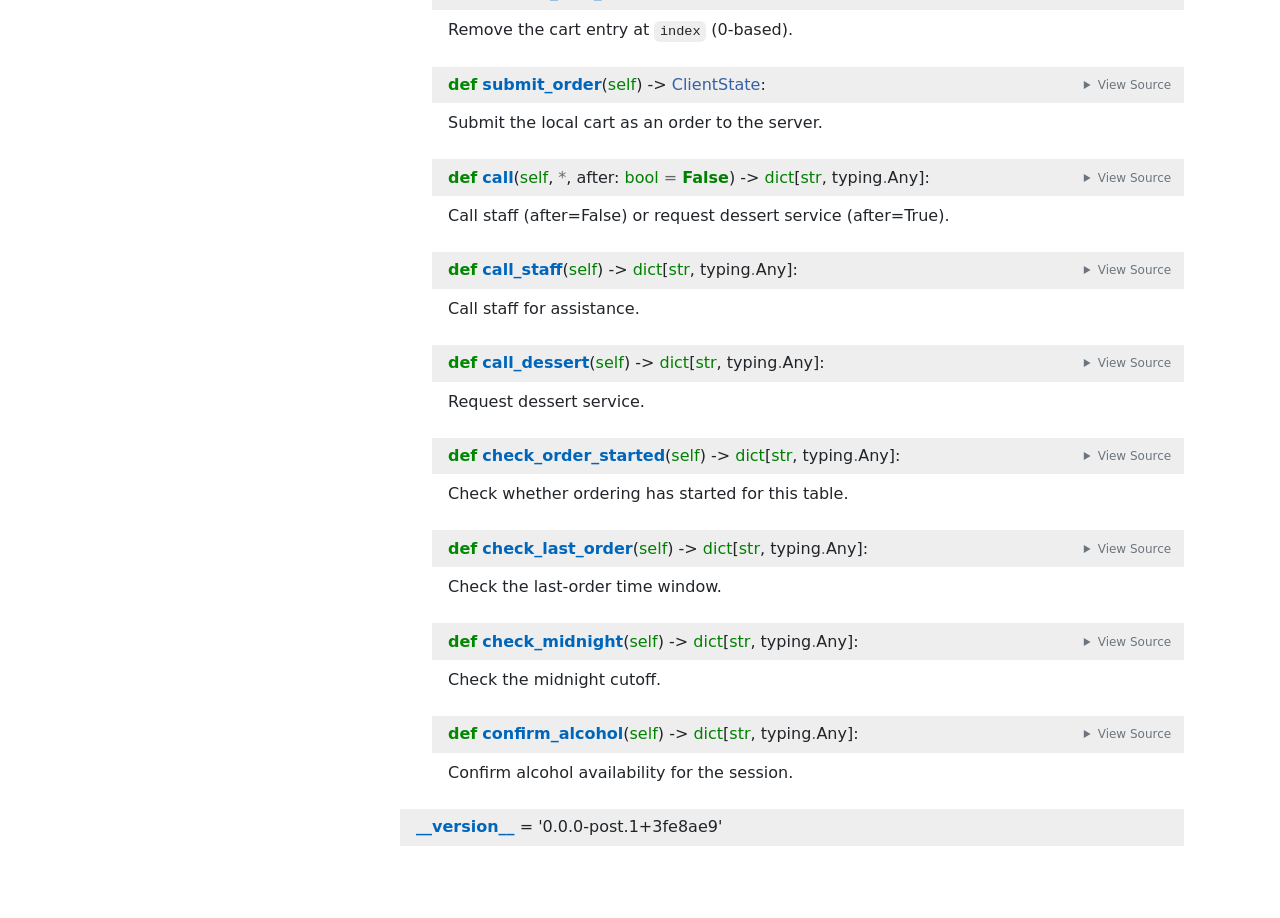
==== commit 2e28078c: "deploy: 3fe8ae9b8d897f3694b685600d01271f226e123e" ====
--- a/saizeriya.html
+++ b/saizeriya.html
@@ -275,18 +275,18 @@
 <div class="pdoc-code codehilite">
 <pre><span></span><code><span class="c1"># from mise</span>
 mise<span class="w"> </span>use<span class="w"> </span>pipx:saizeriya<span class="w">               </span><span class="c1"># CLI only</span>
-mise<span class="w"> </span>use<span class="w"> </span><span class="s1">&#39;pipx:saizeriya[extras=tui]&#39;</span><span class="w"> </span><span class="c1"># CLI+TUI</span>
+mise<span class="w"> </span>use<span class="w"> </span><span class="s1">'pipx:saizeriya[extras=tui]'</span><span class="w"> </span><span class="c1"># CLI+TUI</span>
 
 <span class="c1"># pre-built CLI+TUI, &gt;=v0.3.0</span>
 mise<span class="w"> </span>use<span class="w"> </span>github:eggplants/saizeriya@&lt;version&gt;
 
 <span class="c1"># from pipx</span>
 pipx<span class="w"> </span>install<span class="w"> </span>saizeriya<span class="w">        </span><span class="c1"># CLI only</span>
-pipx<span class="w"> </span>install<span class="w"> </span><span class="s1">&#39;saizeriya[tui]&#39;</span><span class="w"> </span><span class="c1"># CLI+TUI</span>
+pipx<span class="w"> </span>install<span class="w"> </span><span class="s1">'saizeriya[tui]'</span><span class="w"> </span><span class="c1"># CLI+TUI</span>
 
 <span class="c1"># from pip</span>
 pip<span class="w"> </span>install<span class="w"> </span>saizeriya<span class="w">        </span><span class="c1"># CLI only</span>
-pip<span class="w"> </span>install<span class="w"> </span><span class="s1">&#39;saizeriya[tui]&#39;</span><span class="w"> </span><span class="c1"># CLI+TUI</span>
+pip<span class="w"> </span>install<span class="w"> </span><span class="s1">'saizeriya[tui]'</span><span class="w"> </span><span class="c1"># CLI+TUI</span>
 </code></pre>
 </div>
 
@@ -359,7 +359,7 @@
 <p>To start session named <code>lunch</code> and ener REPL:</p>
 
 <div class="pdoc-code codehilite">
-<pre><span></span><code>saizeriya<span class="w"> </span>start<span class="w"> </span>lunch<span class="w"> </span><span class="s2">&quot;https://ioes03.saizeriya.co.jp/saizeriya3/?...&quot;</span>
+<pre><span></span><code>saizeriya<span class="w"> </span>start<span class="w"> </span>lunch<span class="w"> </span><span class="s2">"https://ioes03.saizeriya.co.jp/saizeriya3/?..."</span>
 </code></pre>
 </div>
 
@@ -391,12 +391,12 @@
 
 <span class="c1"># create client instance</span>
 <span class="n">client</span> <span class="o">=</span> <span class="n"><a href="#SaizeriyaClient">saizeriya.SaizeriyaClient</a></span><span class="p">(</span>
-  <span class="n">qr_url_source</span><span class="o">=</span><span class="s2">&quot;https://ioes03.saizeriya.co.jp/saizeriya3/?...&quot;</span><span class="p">,</span>
+  <span class="n">qr_url_source</span><span class="o">=</span><span class="s2">"https://ioes03.saizeriya.co.jp/saizeriya3/?..."</span><span class="p">,</span>
   <span class="n">people_count</span><span class="o">=</span><span class="mi">2</span><span class="p">,</span>
 <span class="p">)</span>
 
 <span class="c1"># add new item to cart</span>
-<span class="n">in_cart_items</span> <span class="o">=</span> <span class="n">client</span><span class="o">.</span><span class="n">add_item</span><span class="p">(</span><span class="s1">&#39;1202&#39;</span><span class="p">)</span><span class="o">.</span><span class="n">cart</span>
+<span class="n">in_cart_items</span> <span class="o">=</span> <span class="n">client</span><span class="o">.</span><span class="n">add_item</span><span class="p">(</span><span class="s1">'1202'</span><span class="p">)</span><span class="o">.</span><span class="n">cart</span>
 
 <span class="c1"># check in-cart items</span>
 <span class="nb">print</span><span class="p">(</span><span class="n">in_cart_items</span><span class="p">)</span>
@@ -422,7 +422,7 @@
 
                         <label class="view-source-button" for="mod-saizeriya-view-source"><span>View Source</span></label>
 
-                        <div class="pdoc-code codehilite"><pre><span></span><span id="L-1"><a href="#L-1"><span class="linenos"> 1</span></a><span class="sd">&quot;&quot;&quot;.. include:: ../README.md&quot;&quot;&quot;</span>  <span class="c1"># noqa: D415</span>
+                        <div class="pdoc-code codehilite"><pre><span></span><span id="L-1"><a href="#L-1"><span class="linenos"> 1</span></a><span class="sd">""".. include:: ../README.md"""</span>  <span class="c1"># noqa: D415</span>
 </span><span id="L-2"><a href="#L-2"><span class="linenos"> 2</span></a>
 </span><span id="L-3"><a href="#L-3"><span class="linenos"> 3</span></a><span class="kn">import</span><span class="w"> </span><span class="nn">importlib.metadata</span>
 </span><span id="L-4"><a href="#L-4"><span class="linenos"> 4</span></a>
@@ -439,17 +439,17 @@
 </span><span id="L-15"><a href="#L-15"><span class="linenos">15</span></a><span class="k">try</span><span class="p">:</span>
 </span><span id="L-16"><a href="#L-16"><span class="linenos">16</span></a>    <span class="n">__version__</span> <span class="o">=</span> <span class="n">importlib</span><span class="o">.</span><span class="n">metadata</span><span class="o">.</span><span class="n">version</span><span class="p">(</span><span class="vm">__name__</span><span class="p">)</span>
 </span><span id="L-17"><a href="#L-17"><span class="linenos">17</span></a><span class="k">except</span> <span class="n">importlib</span><span class="o">.</span><span class="n">metadata</span><span class="o">.</span><span class="n">PackageNotFoundError</span><span class="p">:</span>
-</span><span id="L-18"><a href="#L-18"><span class="linenos">18</span></a>    <span class="n">__version__</span> <span class="o">=</span> <span class="s2">&quot;0.0.0&quot;</span>
+</span><span id="L-18"><a href="#L-18"><span class="linenos">18</span></a>    <span class="n">__version__</span> <span class="o">=</span> <span class="s2">"0.0.0"</span>
 </span><span id="L-19"><a href="#L-19"><span class="linenos">19</span></a>
 </span><span id="L-20"><a href="#L-20"><span class="linenos">20</span></a><span class="n">__all__</span> <span class="o">=</span> <span class="p">[</span>
-</span><span id="L-21"><a href="#L-21"><span class="linenos">21</span></a>    <span class="s2">&quot;AccountLine&quot;</span><span class="p">,</span>
-</span><span id="L-22"><a href="#L-22"><span class="linenos">22</span></a>    <span class="s2">&quot;AccountSummary&quot;</span><span class="p">,</span>
-</span><span id="L-23"><a href="#L-23"><span class="linenos">23</span></a>    <span class="s2">&quot;CartItem&quot;</span><span class="p">,</span>
-</span><span id="L-24"><a href="#L-24"><span class="linenos">24</span></a>    <span class="s2">&quot;ClientState&quot;</span><span class="p">,</span>
-</span><span id="L-25"><a href="#L-25"><span class="linenos">25</span></a>    <span class="s2">&quot;PageKind&quot;</span><span class="p">,</span>
-</span><span id="L-26"><a href="#L-26"><span class="linenos">26</span></a>    <span class="s2">&quot;ReceiptSummary&quot;</span><span class="p">,</span>
-</span><span id="L-27"><a href="#L-27"><span class="linenos">27</span></a>    <span class="s2">&quot;SaizeriyaClient&quot;</span><span class="p">,</span>
-</span><span id="L-28"><a href="#L-28"><span class="linenos">28</span></a>    <span class="s2">&quot;__version__&quot;</span><span class="p">,</span>
+</span><span id="L-21"><a href="#L-21"><span class="linenos">21</span></a>    <span class="s2">"AccountLine"</span><span class="p">,</span>
+</span><span id="L-22"><a href="#L-22"><span class="linenos">22</span></a>    <span class="s2">"AccountSummary"</span><span class="p">,</span>
+</span><span id="L-23"><a href="#L-23"><span class="linenos">23</span></a>    <span class="s2">"CartItem"</span><span class="p">,</span>
+</span><span id="L-24"><a href="#L-24"><span class="linenos">24</span></a>    <span class="s2">"ClientState"</span><span class="p">,</span>
+</span><span id="L-25"><a href="#L-25"><span class="linenos">25</span></a>    <span class="s2">"PageKind"</span><span class="p">,</span>
+</span><span id="L-26"><a href="#L-26"><span class="linenos">26</span></a>    <span class="s2">"ReceiptSummary"</span><span class="p">,</span>
+</span><span id="L-27"><a href="#L-27"><span class="linenos">27</span></a>    <span class="s2">"SaizeriyaClient"</span><span class="p">,</span>
+</span><span id="L-28"><a href="#L-28"><span class="linenos">28</span></a>    <span class="s2">"__version__"</span><span class="p">,</span>
 </span><span id="L-29"><a href="#L-29"><span class="linenos">29</span></a><span class="p">]</span>
 </span></pre></div>
 
@@ -469,7 +469,7 @@
     <a class="headerlink" href="#AccountLine"></a>
             <div class="pdoc-code codehilite"><pre><span></span><span id="AccountLine-33"><a href="#AccountLine-33"><span class="linenos">33</span></a><span class="nd">@dataclass</span>
 </span><span id="AccountLine-34"><a href="#AccountLine-34"><span class="linenos">34</span></a><span class="k">class</span><span class="w"> </span><span class="nc">AccountLine</span><span class="p">:</span>
-</span><span id="AccountLine-35"><a href="#AccountLine-35"><span class="linenos">35</span></a><span class="w">    </span><span class="sd">&quot;&quot;&quot;One row in the account summary table.&quot;&quot;&quot;</span>
+</span><span id="AccountLine-35"><a href="#AccountLine-35"><span class="linenos">35</span></a><span class="w">    </span><span class="sd">"""One row in the account summary table."""</span>
 </span><span id="AccountLine-36"><a href="#AccountLine-36"><span class="linenos">36</span></a>
 </span><span id="AccountLine-37"><a href="#AccountLine-37"><span class="linenos">37</span></a>    <span class="n">name</span><span class="p">:</span> <span class="nb">str</span>
 </span><span id="AccountLine-38"><a href="#AccountLine-38"><span class="linenos">38</span></a>    <span class="n">count</span><span class="p">:</span> <span class="nb">int</span>
@@ -541,7 +541,7 @@
     <a class="headerlink" href="#AccountSummary"></a>
             <div class="pdoc-code codehilite"><pre><span></span><span id="AccountSummary-42"><a href="#AccountSummary-42"><span class="linenos">42</span></a><span class="nd">@dataclass</span>
 </span><span id="AccountSummary-43"><a href="#AccountSummary-43"><span class="linenos">43</span></a><span class="k">class</span><span class="w"> </span><span class="nc">AccountSummary</span><span class="p">:</span>
-</span><span id="AccountSummary-44"><a href="#AccountSummary-44"><span class="linenos">44</span></a><span class="w">    </span><span class="sd">&quot;&quot;&quot;Aggregate of submitted items shown on the account page.&quot;&quot;&quot;</span>
+</span><span id="AccountSummary-44"><a href="#AccountSummary-44"><span class="linenos">44</span></a><span class="w">    </span><span class="sd">"""Aggregate of submitted items shown on the account page."""</span>
 </span><span id="AccountSummary-45"><a href="#AccountSummary-45"><span class="linenos">45</span></a>
 </span><span id="AccountSummary-46"><a href="#AccountSummary-46"><span class="linenos">46</span></a>    <span class="n">lines</span><span class="p">:</span> <span class="nb">list</span><span class="p">[</span><span class="n">AccountLine</span><span class="p">]</span>
 </span><span id="AccountSummary-47"><a href="#AccountSummary-47"><span class="linenos">47</span></a>    <span class="n">count</span><span class="p">:</span> <span class="nb">int</span>
@@ -639,7 +639,7 @@
     <a class="headerlink" href="#CartItem"></a>
             <div class="pdoc-code codehilite"><pre><span></span><span id="CartItem-20"><a href="#CartItem-20"><span class="linenos">20</span></a><span class="nd">@dataclass</span>
 </span><span id="CartItem-21"><a href="#CartItem-21"><span class="linenos">21</span></a><span class="k">class</span><span class="w"> </span><span class="nc">CartItem</span><span class="p">:</span>
-</span><span id="CartItem-22"><a href="#CartItem-22"><span class="linenos">22</span></a><span class="w">    </span><span class="sd">&quot;&quot;&quot;A single item queued for order submission.&quot;&quot;&quot;</span>
+</span><span id="CartItem-22"><a href="#CartItem-22"><span class="linenos">22</span></a><span class="w">    </span><span class="sd">"""A single item queued for order submission."""</span>
 </span><span id="CartItem-23"><a href="#CartItem-23"><span class="linenos">23</span></a>
 </span><span id="CartItem-24"><a href="#CartItem-24"><span class="linenos">24</span></a>    <span class="nb">id</span><span class="p">:</span> <span class="nb">str</span>
 </span><span id="CartItem-25"><a href="#CartItem-25"><span class="linenos">25</span></a>    <span class="n">count</span><span class="p">:</span> <span class="nb">int</span>
@@ -761,7 +761,7 @@
     <a class="headerlink" href="#ClientState"></a>
             <div class="pdoc-code codehilite"><pre><span></span><span id="ClientState-61"><a href="#ClientState-61"><span class="linenos">61</span></a><span class="nd">@dataclass</span>
 </span><span id="ClientState-62"><a href="#ClientState-62"><span class="linenos">62</span></a><span class="k">class</span><span class="w"> </span><span class="nc">ClientState</span><span class="p">:</span>
-</span><span id="ClientState-63"><a href="#ClientState-63"><span class="linenos">63</span></a><span class="w">    </span><span class="sd">&quot;&quot;&quot;Snapshot of the client&#39;s view of the ordering session.&quot;&quot;&quot;</span>
+</span><span id="ClientState-63"><a href="#ClientState-63"><span class="linenos">63</span></a><span class="w">    </span><span class="sd">"""Snapshot of the client's view of the ordering session."""</span>
 </span><span id="ClientState-64"><a href="#ClientState-64"><span class="linenos">64</span></a>
 </span><span id="ClientState-65"><a href="#ClientState-65"><span class="linenos">65</span></a>    <span class="n">base_url</span><span class="p">:</span> <span class="nb">str</span>
 </span><span id="ClientState-66"><a href="#ClientState-66"><span class="linenos">66</span></a>    <span class="n">next_id</span><span class="p">:</span> <span class="nb">str</span>
@@ -782,7 +782,7 @@
                             <div id="ClientState.__init__" class="classattr">
                                 <div class="attr function">
             
-        <span class="name">ClientState</span><span class="signature pdoc-code multiline">(<span class="param">	<span class="n">base_url</span><span class="p">:</span> <span class="nb">str</span>,</span><span class="param">	<span class="n">next_id</span><span class="p">:</span> <span class="nb">str</span>,</span><span class="param">	<span class="n">shop_id</span><span class="p">:</span> <span class="nb">int</span>,</span><span class="param">	<span class="n">table_no</span><span class="p">:</span> <span class="nb">int</span>,</span><span class="param">	<span class="n">people_count</span><span class="p">:</span> <span class="nb">int</span>,</span><span class="param">	<span class="n">page_kind</span><span class="p">:</span> <span class="n">Literal</span><span class="p">[</span><span class="s1">&#39;top&#39;</span><span class="p">,</span> <span class="s1">&#39;number&#39;</span><span class="p">,</span> <span class="s1">&#39;menu&#39;</span><span class="p">,</span> <span class="s1">&#39;main&#39;</span><span class="p">,</span> <span class="s1">&#39;history&#39;</span><span class="p">,</span> <span class="s1">&#39;call&#39;</span><span class="p">,</span> <span class="s1">&#39;account&#39;</span><span class="p">,</span> <span class="s1">&#39;receipt&#39;</span><span class="p">,</span> <span class="s1">&#39;unknown&#39;</span><span class="p">]</span>,</span><span class="param">	<span class="n">cart</span><span class="p">:</span> <span class="nb">list</span><span class="p">[</span><span class="n"><a href="#CartItem">CartItem</a></span><span class="p">]</span> <span class="o">=</span> <span class="o">&lt;</span><span class="n">factory</span><span class="o">&gt;</span>,</span><span class="param">	<span class="n">token</span><span class="p">:</span> <span class="nb">str</span> <span class="o">|</span> <span class="kc">None</span> <span class="o">=</span> <span class="kc">None</span>,</span><span class="param">	<span class="n">session_id</span><span class="p">:</span> <span class="nb">str</span> <span class="o">|</span> <span class="kc">None</span> <span class="o">=</span> <span class="kc">None</span></span>)</span>
+        <span class="name">ClientState</span><span class="signature pdoc-code multiline">(<span class="param">	<span class="n">base_url</span><span class="p">:</span> <span class="nb">str</span>,</span><span class="param">	<span class="n">next_id</span><span class="p">:</span> <span class="nb">str</span>,</span><span class="param">	<span class="n">shop_id</span><span class="p">:</span> <span class="nb">int</span>,</span><span class="param">	<span class="n">table_no</span><span class="p">:</span> <span class="nb">int</span>,</span><span class="param">	<span class="n">people_count</span><span class="p">:</span> <span class="nb">int</span>,</span><span class="param">	<span class="n">page_kind</span><span class="p">:</span> <span class="n">Literal</span><span class="p">[</span><span class="s1">'top'</span><span class="p">,</span> <span class="s1">'number'</span><span class="p">,</span> <span class="s1">'menu'</span><span class="p">,</span> <span class="s1">'main'</span><span class="p">,</span> <span class="s1">'history'</span><span class="p">,</span> <span class="s1">'call'</span><span class="p">,</span> <span class="s1">'account'</span><span class="p">,</span> <span class="s1">'receipt'</span><span class="p">,</span> <span class="s1">'unknown'</span><span class="p">]</span>,</span><span class="param">	<span class="n">cart</span><span class="p">:</span> <span class="nb">list</span><span class="p">[</span><span class="n"><a href="#CartItem">CartItem</a></span><span class="p">]</span> <span class="o">=</span> <span class="o">&lt;</span><span class="n">factory</span><span class="o">&gt;</span>,</span><span class="param">	<span class="n">token</span><span class="p">:</span> <span class="nb">str</span> <span class="o">|</span> <span class="kc">None</span> <span class="o">=</span> <span class="kc">None</span>,</span><span class="param">	<span class="n">session_id</span><span class="p">:</span> <span class="nb">str</span> <span class="o">|</span> <span class="kc">None</span> <span class="o">=</span> <span class="kc">None</span></span>)</span>
 
         
     </div>
@@ -919,7 +919,7 @@
     <a class="headerlink" href="#ReceiptSummary"></a>
             <div class="pdoc-code codehilite"><pre><span></span><span id="ReceiptSummary-53"><a href="#ReceiptSummary-53"><span class="linenos">53</span></a><span class="nd">@dataclass</span>
 </span><span id="ReceiptSummary-54"><a href="#ReceiptSummary-54"><span class="linenos">54</span></a><span class="k">class</span><span class="w"> </span><span class="nc">ReceiptSummary</span><span class="p">:</span>
-</span><span id="ReceiptSummary-55"><a href="#ReceiptSummary-55"><span class="linenos">55</span></a><span class="w">    </span><span class="sd">&quot;&quot;&quot;Barcode info shown on the receipt page.&quot;&quot;&quot;</span>
+</span><span id="ReceiptSummary-55"><a href="#ReceiptSummary-55"><span class="linenos">55</span></a><span class="w">    </span><span class="sd">"""Barcode info shown on the receipt page."""</span>
 </span><span id="ReceiptSummary-56"><a href="#ReceiptSummary-56"><span class="linenos">56</span></a>
 </span><span id="ReceiptSummary-57"><a href="#ReceiptSummary-57"><span class="linenos">57</span></a>    <span class="n">barcode_value</span><span class="p">:</span> <span class="nb">str</span> <span class="o">|</span> <span class="kc">None</span> <span class="o">=</span> <span class="kc">None</span>
 </span><span id="ReceiptSummary-58"><a href="#ReceiptSummary-58"><span class="linenos">58</span></a>    <span class="n">barcode_image_src</span><span class="p">:</span> <span class="nb">str</span> <span class="o">|</span> <span class="kc">None</span> <span class="o">=</span> <span class="kc">None</span>
@@ -979,7 +979,7 @@
     </div>
     <a class="headerlink" href="#SaizeriyaClient"></a>
             <div class="pdoc-code codehilite"><pre><span></span><span id="SaizeriyaClient-34"><a href="#SaizeriyaClient-34"><span class="linenos"> 34</span></a><span class="k">class</span><span class="w"> </span><span class="nc">SaizeriyaClient</span><span class="p">:</span>
-</span><span id="SaizeriyaClient-35"><a href="#SaizeriyaClient-35"><span class="linenos"> 35</span></a><span class="w">    </span><span class="sd">&quot;&quot;&quot;Drives a Saizeriya ordering session from a QR URL or restored state.&quot;&quot;&quot;</span>
+</span><span id="SaizeriyaClient-35"><a href="#SaizeriyaClient-35"><span class="linenos"> 35</span></a><span class="w">    </span><span class="sd">"""Drives a Saizeriya ordering session from a QR URL or restored state."""</span>
 </span><span id="SaizeriyaClient-36"><a href="#SaizeriyaClient-36"><span class="linenos"> 36</span></a>
 </span><span id="SaizeriyaClient-37"><a href="#SaizeriyaClient-37"><span class="linenos"> 37</span></a>    <span class="k">def</span><span class="w"> </span><span class="fm">__init__</span><span class="p">(</span>
 </span><span id="SaizeriyaClient-38"><a href="#SaizeriyaClient-38"><span class="linenos"> 38</span></a>        <span class="bp">self</span><span class="p">,</span>
@@ -989,7 +989,7 @@
 </span><span id="SaizeriyaClient-42"><a href="#SaizeriyaClient-42"><span class="linenos"> 42</span></a>        <span class="n">initial_state</span><span class="p">:</span> <span class="n">ClientState</span> <span class="o">|</span> <span class="kc">None</span> <span class="o">=</span> <span class="kc">None</span><span class="p">,</span>
 </span><span id="SaizeriyaClient-43"><a href="#SaizeriyaClient-43"><span class="linenos"> 43</span></a>        <span class="n">http</span><span class="p">:</span> <span class="n">httpx2</span><span class="o">.</span><span class="n">Client</span> <span class="o">|</span> <span class="kc">None</span> <span class="o">=</span> <span class="kc">None</span><span class="p">,</span>
 </span><span id="SaizeriyaClient-44"><a href="#SaizeriyaClient-44"><span class="linenos"> 44</span></a>    <span class="p">)</span> <span class="o">-&gt;</span> <span class="kc">None</span><span class="p">:</span>
-</span><span id="SaizeriyaClient-45"><a href="#SaizeriyaClient-45"><span class="linenos"> 45</span></a><span class="w">        </span><span class="sd">&quot;&quot;&quot;Initialize the client with either a QR URL or a previous state snapshot.&quot;&quot;&quot;</span>
+</span><span id="SaizeriyaClient-45"><a href="#SaizeriyaClient-45"><span class="linenos"> 45</span></a><span class="w">        </span><span class="sd">"""Initialize the client with either a QR URL or a previous state snapshot."""</span>
 </span><span id="SaizeriyaClient-46"><a href="#SaizeriyaClient-46"><span class="linenos"> 46</span></a>        <span class="bp">self</span><span class="o">.</span><span class="n">_http</span> <span class="o">=</span> <span class="n">http</span> <span class="k">if</span> <span class="n">http</span> <span class="ow">is</span> <span class="ow">not</span> <span class="kc">None</span> <span class="k">else</span> <span class="n">httpx2</span><span class="o">.</span><span class="n">Client</span><span class="p">(</span><span class="n">follow_redirects</span><span class="o">=</span><span class="kc">True</span><span class="p">)</span>
 </span><span id="SaizeriyaClient-47"><a href="#SaizeriyaClient-47"><span class="linenos"> 47</span></a>        <span class="bp">self</span><span class="o">.</span><span class="n">_owns_http</span> <span class="o">=</span> <span class="n">http</span> <span class="ow">is</span> <span class="kc">None</span>
 </span><span id="SaizeriyaClient-48"><a href="#SaizeriyaClient-48"><span class="linenos"> 48</span></a>
@@ -1007,7 +1007,7 @@
 </span><span id="SaizeriyaClient-60"><a href="#SaizeriyaClient-60"><span class="linenos"> 60</span></a>            <span class="p">)</span>
 </span><span id="SaizeriyaClient-61"><a href="#SaizeriyaClient-61"><span class="linenos"> 61</span></a>        <span class="k">else</span><span class="p">:</span>
 </span><span id="SaizeriyaClient-62"><a href="#SaizeriyaClient-62"><span class="linenos"> 62</span></a>            <span class="k">if</span> <span class="n">qr_url_source</span> <span class="ow">is</span> <span class="kc">None</span><span class="p">:</span>
-</span><span id="SaizeriyaClient-63"><a href="#SaizeriyaClient-63"><span class="linenos"> 63</span></a>                <span class="n">msg</span> <span class="o">=</span> <span class="s2">&quot;qr_url_source is required when initial_state is not provided&quot;</span>
+</span><span id="SaizeriyaClient-63"><a href="#SaizeriyaClient-63"><span class="linenos"> 63</span></a>                <span class="n">msg</span> <span class="o">=</span> <span class="s2">"qr_url_source is required when initial_state is not provided"</span>
 </span><span id="SaizeriyaClient-64"><a href="#SaizeriyaClient-64"><span class="linenos"> 64</span></a>                <span class="k">raise</span> <span class="ne">ValueError</span><span class="p">(</span><span class="n">msg</span><span class="p">)</span>
 </span><span id="SaizeriyaClient-65"><a href="#SaizeriyaClient-65"><span class="linenos"> 65</span></a>            <span class="n">processed</span> <span class="o">=</span> <span class="n">process_qr</span><span class="p">(</span><span class="n">qr_url_source</span><span class="p">,</span> <span class="bp">self</span><span class="o">.</span><span class="n">_http</span><span class="p">)</span>
 </span><span id="SaizeriyaClient-66"><a href="#SaizeriyaClient-66"><span class="linenos"> 66</span></a>            <span class="n">resolved_people</span> <span class="o">=</span> <span class="n">people_count</span> <span class="k">if</span> <span class="n">people_count</span> <span class="ow">is</span> <span class="ow">not</span> <span class="kc">None</span> <span class="k">else</span> <span class="p">(</span><span class="n">processed</span><span class="o">.</span><span class="n">people_count</span> <span class="ow">or</span> <span class="mi">0</span><span class="p">)</span>
@@ -1024,7 +1024,7 @@
 </span><span id="SaizeriyaClient-77"><a href="#SaizeriyaClient-77"><span class="linenos"> 77</span></a>            <span class="bp">self</span><span class="o">.</span><span class="n">set_people_count</span><span class="p">(</span><span class="n">people_count</span><span class="p">)</span>
 </span><span id="SaizeriyaClient-78"><a href="#SaizeriyaClient-78"><span class="linenos"> 78</span></a>
 </span><span id="SaizeriyaClient-79"><a href="#SaizeriyaClient-79"><span class="linenos"> 79</span></a>    <span class="k">def</span><span class="w"> </span><span class="nf">close</span><span class="p">(</span><span class="bp">self</span><span class="p">)</span> <span class="o">-&gt;</span> <span class="kc">None</span><span class="p">:</span>
-</span><span id="SaizeriyaClient-80"><a href="#SaizeriyaClient-80"><span class="linenos"> 80</span></a><span class="w">        </span><span class="sd">&quot;&quot;&quot;Close the underlying HTTP client when owned by this instance.&quot;&quot;&quot;</span>
+</span><span id="SaizeriyaClient-80"><a href="#SaizeriyaClient-80"><span class="linenos"> 80</span></a><span class="w">        </span><span class="sd">"""Close the underlying HTTP client when owned by this instance."""</span>
 </span><span id="SaizeriyaClient-81"><a href="#SaizeriyaClient-81"><span class="linenos"> 81</span></a>        <span class="k">if</span> <span class="bp">self</span><span class="o">.</span><span class="n">_owns_http</span><span class="p">:</span>
 </span><span id="SaizeriyaClient-82"><a href="#SaizeriyaClient-82"><span class="linenos"> 82</span></a>            <span class="bp">self</span><span class="o">.</span><span class="n">_http</span><span class="o">.</span><span class="n">close</span><span class="p">()</span>
 </span><span id="SaizeriyaClient-83"><a href="#SaizeriyaClient-83"><span class="linenos"> 83</span></a>
@@ -1040,7 +1040,7 @@
 </span><span id="SaizeriyaClient-93"><a href="#SaizeriyaClient-93"><span class="linenos"> 93</span></a>        <span class="bp">self</span><span class="o">.</span><span class="n">close</span><span class="p">()</span>
 </span><span id="SaizeriyaClient-94"><a href="#SaizeriyaClient-94"><span class="linenos"> 94</span></a>
 </span><span id="SaizeriyaClient-95"><a href="#SaizeriyaClient-95"><span class="linenos"> 95</span></a>    <span class="k">def</span><span class="w"> </span><span class="nf">get_state</span><span class="p">(</span><span class="bp">self</span><span class="p">)</span> <span class="o">-&gt;</span> <span class="n">ClientState</span><span class="p">:</span>
-</span><span id="SaizeriyaClient-96"><a href="#SaizeriyaClient-96"><span class="linenos"> 96</span></a><span class="w">        </span><span class="sd">&quot;&quot;&quot;Return a deep copy of the current client state.&quot;&quot;&quot;</span>
+</span><span id="SaizeriyaClient-96"><a href="#SaizeriyaClient-96"><span class="linenos"> 96</span></a><span class="w">        </span><span class="sd">"""Return a deep copy of the current client state."""</span>
 </span><span id="SaizeriyaClient-97"><a href="#SaizeriyaClient-97"><span class="linenos"> 97</span></a>        <span class="k">return</span> <span class="n">ClientState</span><span class="p">(</span>
 </span><span id="SaizeriyaClient-98"><a href="#SaizeriyaClient-98"><span class="linenos"> 98</span></a>            <span class="n">base_url</span><span class="o">=</span><span class="bp">self</span><span class="o">.</span><span class="n">_state</span><span class="o">.</span><span class="n">base_url</span><span class="p">,</span>
 </span><span id="SaizeriyaClient-99"><a href="#SaizeriyaClient-99"><span class="linenos"> 99</span></a>            <span class="n">next_id</span><span class="o">=</span><span class="bp">self</span><span class="o">.</span><span class="n">_state</span><span class="o">.</span><span class="n">next_id</span><span class="p">,</span>
@@ -1057,7 +1057,7 @@
 </span><span id="SaizeriyaClient-110"><a href="#SaizeriyaClient-110"><span class="linenos">110</span></a>        <span class="k">return</span> <span class="n">urljoin</span><span class="p">(</span><span class="bp">self</span><span class="o">.</span><span class="n">_state</span><span class="o">.</span><span class="n">base_url</span><span class="p">,</span> <span class="n">path</span><span class="p">)</span>
 </span><span id="SaizeriyaClient-111"><a href="#SaizeriyaClient-111"><span class="linenos">111</span></a>
 </span><span id="SaizeriyaClient-112"><a href="#SaizeriyaClient-112"><span class="linenos">112</span></a>    <span class="k">def</span><span class="w"> </span><span class="nf">_page_url</span><span class="p">(</span><span class="bp">self</span><span class="p">)</span> <span class="o">-&gt;</span> <span class="nb">str</span><span class="p">:</span>
-</span><span id="SaizeriyaClient-113"><a href="#SaizeriyaClient-113"><span class="linenos">113</span></a>        <span class="k">return</span> <span class="sa">f</span><span class="s2">&quot;</span><span class="si">{</span><span class="bp">self</span><span class="o">.</span><span class="n">_state</span><span class="o">.</span><span class="n">base_url</span><span class="si">}</span><span class="s2">?</span><span class="si">{</span><span class="bp">self</span><span class="o">.</span><span class="n">_state</span><span class="o">.</span><span class="n">next_id</span><span class="si">}</span><span class="s2">&quot;</span>
+</span><span id="SaizeriyaClient-113"><a href="#SaizeriyaClient-113"><span class="linenos">113</span></a>        <span class="k">return</span> <span class="sa">f</span><span class="s2">"</span><span class="si">{</span><span class="bp">self</span><span class="o">.</span><span class="n">_state</span><span class="o">.</span><span class="n">base_url</span><span class="si">}</span><span class="s2">?</span><span class="si">{</span><span class="bp">self</span><span class="o">.</span><span class="n">_state</span><span class="o">.</span><span class="n">next_id</span><span class="si">}</span><span class="s2">"</span>
 </span><span id="SaizeriyaClient-114"><a href="#SaizeriyaClient-114"><span class="linenos">114</span></a>
 </span><span id="SaizeriyaClient-115"><a href="#SaizeriyaClient-115"><span class="linenos">115</span></a>    <span class="k">def</span><span class="w"> </span><span class="nf">_update_from_page</span><span class="p">(</span><span class="bp">self</span><span class="p">,</span> <span class="n">parser</span><span class="p">:</span> <span class="n">PageParser</span><span class="p">)</span> <span class="o">-&gt;</span> <span class="kc">None</span><span class="p">:</span>
 </span><span id="SaizeriyaClient-116"><a href="#SaizeriyaClient-116"><span class="linenos">116</span></a>        <span class="bp">self</span><span class="o">.</span><span class="n">_state</span><span class="o">.</span><span class="n">next_id</span> <span class="o">=</span> <span class="n">parser</span><span class="o">.</span><span class="n">get_next_action_id</span><span class="p">()</span>
@@ -1076,7 +1076,7 @@
 </span><span id="SaizeriyaClient-129"><a href="#SaizeriyaClient-129"><span class="linenos">129</span></a>        <span class="n">response</span> <span class="o">=</span> <span class="bp">self</span><span class="o">.</span><span class="n">_http</span><span class="o">.</span><span class="n">post</span><span class="p">(</span>
 </span><span id="SaizeriyaClient-130"><a href="#SaizeriyaClient-130"><span class="linenos">130</span></a>            <span class="bp">self</span><span class="o">.</span><span class="n">_page_url</span><span class="p">(),</span>
 </span><span id="SaizeriyaClient-131"><a href="#SaizeriyaClient-131"><span class="linenos">131</span></a>            <span class="n">content</span><span class="o">=</span><span class="n">encode_form</span><span class="p">(</span><span class="n">fields</span><span class="p">),</span>
-</span><span id="SaizeriyaClient-132"><a href="#SaizeriyaClient-132"><span class="linenos">132</span></a>            <span class="n">headers</span><span class="o">=</span><span class="p">{</span><span class="s2">&quot;content-type&quot;</span><span class="p">:</span> <span class="n">FORM_CONTENT_TYPE</span><span class="p">},</span>
+</span><span id="SaizeriyaClient-132"><a href="#SaizeriyaClient-132"><span class="linenos">132</span></a>            <span class="n">headers</span><span class="o">=</span><span class="p">{</span><span class="s2">"content-type"</span><span class="p">:</span> <span class="n">FORM_CONTENT_TYPE</span><span class="p">},</span>
 </span><span id="SaizeriyaClient-133"><a href="#SaizeriyaClient-133"><span class="linenos">133</span></a>        <span class="p">)</span>
 </span><span id="SaizeriyaClient-134"><a href="#SaizeriyaClient-134"><span class="linenos">134</span></a>        <span class="n">parser</span> <span class="o">=</span> <span class="n">PageParser</span><span class="p">(</span><span class="n">response</span><span class="o">.</span><span class="n">text</span><span class="p">)</span>
 </span><span id="SaizeriyaClient-135"><a href="#SaizeriyaClient-135"><span class="linenos">135</span></a>        <span class="bp">self</span><span class="o">.</span><span class="n">_update_from_page</span><span class="p">(</span><span class="n">parser</span><span class="p">)</span>
@@ -1086,55 +1086,55 @@
 </span><span id="SaizeriyaClient-139"><a href="#SaizeriyaClient-139"><span class="linenos">139</span></a>        <span class="n">response</span> <span class="o">=</span> <span class="bp">self</span><span class="o">.</span><span class="n">_http</span><span class="o">.</span><span class="n">post</span><span class="p">(</span>
 </span><span id="SaizeriyaClient-140"><a href="#SaizeriyaClient-140"><span class="linenos">140</span></a>            <span class="bp">self</span><span class="o">.</span><span class="n">_command_url</span><span class="p">(</span><span class="n">path</span><span class="p">),</span>
 </span><span id="SaizeriyaClient-141"><a href="#SaizeriyaClient-141"><span class="linenos">141</span></a>            <span class="n">content</span><span class="o">=</span><span class="n">encode_form</span><span class="p">(</span><span class="n">fields</span><span class="p">),</span>
-</span><span id="SaizeriyaClient-142"><a href="#SaizeriyaClient-142"><span class="linenos">142</span></a>            <span class="n">headers</span><span class="o">=</span><span class="p">{</span><span class="s2">&quot;content-type&quot;</span><span class="p">:</span> <span class="n">FORM_CONTENT_TYPE</span><span class="p">},</span>
+</span><span id="SaizeriyaClient-142"><a href="#SaizeriyaClient-142"><span class="linenos">142</span></a>            <span class="n">headers</span><span class="o">=</span><span class="p">{</span><span class="s2">"content-type"</span><span class="p">:</span> <span class="n">FORM_CONTENT_TYPE</span><span class="p">},</span>
 </span><span id="SaizeriyaClient-143"><a href="#SaizeriyaClient-143"><span class="linenos">143</span></a>        <span class="p">)</span>
 </span><span id="SaizeriyaClient-144"><a href="#SaizeriyaClient-144"><span class="linenos">144</span></a>        <span class="k">return</span> <span class="n">response</span><span class="o">.</span><span class="n">json</span><span class="p">()</span>
 </span><span id="SaizeriyaClient-145"><a href="#SaizeriyaClient-145"><span class="linenos">145</span></a>
 </span><span id="SaizeriyaClient-146"><a href="#SaizeriyaClient-146"><span class="linenos">146</span></a>    <span class="k">def</span><span class="w"> </span><span class="nf">_require_token</span><span class="p">(</span><span class="bp">self</span><span class="p">)</span> <span class="o">-&gt;</span> <span class="nb">str</span><span class="p">:</span>
 </span><span id="SaizeriyaClient-147"><a href="#SaizeriyaClient-147"><span class="linenos">147</span></a>        <span class="k">if</span> <span class="ow">not</span> <span class="bp">self</span><span class="o">.</span><span class="n">_state</span><span class="o">.</span><span class="n">token</span><span class="p">:</span>
-</span><span id="SaizeriyaClient-148"><a href="#SaizeriyaClient-148"><span class="linenos">148</span></a>            <span class="n">msg</span> <span class="o">=</span> <span class="s2">&quot;Token not found. Move to a token-bearing page first.&quot;</span>
+</span><span id="SaizeriyaClient-148"><a href="#SaizeriyaClient-148"><span class="linenos">148</span></a>            <span class="n">msg</span> <span class="o">=</span> <span class="s2">"Token not found. Move to a token-bearing page first."</span>
 </span><span id="SaizeriyaClient-149"><a href="#SaizeriyaClient-149"><span class="linenos">149</span></a>            <span class="k">raise</span> <span class="ne">ValueError</span><span class="p">(</span><span class="n">msg</span><span class="p">)</span>
 </span><span id="SaizeriyaClient-150"><a href="#SaizeriyaClient-150"><span class="linenos">150</span></a>        <span class="k">return</span> <span class="bp">self</span><span class="o">.</span><span class="n">_state</span><span class="o">.</span><span class="n">token</span>
 </span><span id="SaizeriyaClient-151"><a href="#SaizeriyaClient-151"><span class="linenos">151</span></a>
 </span><span id="SaizeriyaClient-152"><a href="#SaizeriyaClient-152"><span class="linenos">152</span></a>    <span class="k">def</span><span class="w"> </span><span class="nf">_move_to_number_page</span><span class="p">(</span><span class="bp">self</span><span class="p">,</span> <span class="o">*</span><span class="p">,</span> <span class="n">forced</span><span class="p">:</span> <span class="nb">bool</span> <span class="o">=</span> <span class="kc">True</span><span class="p">)</span> <span class="o">-&gt;</span> <span class="n">PageParser</span><span class="p">:</span>
 </span><span id="SaizeriyaClient-153"><a href="#SaizeriyaClient-153"><span class="linenos">153</span></a>        <span class="k">return</span> <span class="bp">self</span><span class="o">.</span><span class="n">_submit_page</span><span class="p">(</span>
 </span><span id="SaizeriyaClient-154"><a href="#SaizeriyaClient-154"><span class="linenos">154</span></a>            <span class="p">{</span>
-</span><span id="SaizeriyaClient-155"><a href="#SaizeriyaClient-155"><span class="linenos">155</span></a>                <span class="o">**</span><span class="n">create_base_fields</span><span class="p">(</span><span class="s2">&quot;number&quot;</span><span class="p">),</span>
-</span><span id="SaizeriyaClient-156"><a href="#SaizeriyaClient-156"><span class="linenos">156</span></a>                <span class="s2">&quot;ctrl&quot;</span><span class="p">:</span> <span class="s2">&quot;forced&quot;</span> <span class="k">if</span> <span class="n">forced</span> <span class="k">else</span> <span class="s2">&quot;&quot;</span><span class="p">,</span>
+</span><span id="SaizeriyaClient-155"><a href="#SaizeriyaClient-155"><span class="linenos">155</span></a>                <span class="o">**</span><span class="n">create_base_fields</span><span class="p">(</span><span class="s2">"number"</span><span class="p">),</span>
+</span><span id="SaizeriyaClient-156"><a href="#SaizeriyaClient-156"><span class="linenos">156</span></a>                <span class="s2">"ctrl"</span><span class="p">:</span> <span class="s2">"forced"</span> <span class="k">if</span> <span class="n">forced</span> <span class="k">else</span> <span class="s2">""</span><span class="p">,</span>
 </span><span id="SaizeriyaClient-157"><a href="#SaizeriyaClient-157"><span class="linenos">157</span></a>            <span class="p">}</span>
 </span><span id="SaizeriyaClient-158"><a href="#SaizeriyaClient-158"><span class="linenos">158</span></a>        <span class="p">)</span>
 </span><span id="SaizeriyaClient-159"><a href="#SaizeriyaClient-159"><span class="linenos">159</span></a>
 </span><span id="SaizeriyaClient-160"><a href="#SaizeriyaClient-160"><span class="linenos">160</span></a>    <span class="k">def</span><span class="w"> </span><span class="nf">set_people_count</span><span class="p">(</span><span class="bp">self</span><span class="p">,</span> <span class="n">count</span><span class="p">:</span> <span class="nb">int</span><span class="p">)</span> <span class="o">-&gt;</span> <span class="n">ClientState</span><span class="p">:</span>
-</span><span id="SaizeriyaClient-161"><a href="#SaizeriyaClient-161"><span class="linenos">161</span></a><span class="w">        </span><span class="sd">&quot;&quot;&quot;Set the number of people for this table.&quot;&quot;&quot;</span>
+</span><span id="SaizeriyaClient-161"><a href="#SaizeriyaClient-161"><span class="linenos">161</span></a><span class="w">        </span><span class="sd">"""Set the number of people for this table."""</span>
 </span><span id="SaizeriyaClient-162"><a href="#SaizeriyaClient-162"><span class="linenos">162</span></a>        <span class="k">if</span> <span class="ow">not</span> <span class="nb">isinstance</span><span class="p">(</span><span class="n">count</span><span class="p">,</span> <span class="nb">int</span><span class="p">)</span> <span class="ow">or</span> <span class="nb">isinstance</span><span class="p">(</span><span class="n">count</span><span class="p">,</span> <span class="nb">bool</span><span class="p">)</span> <span class="ow">or</span> <span class="n">count</span> <span class="o">&lt;</span> <span class="mi">1</span> <span class="ow">or</span> <span class="n">count</span> <span class="o">&gt;</span> <span class="mi">99</span><span class="p">:</span>  <span class="c1"># noqa: PLR2004</span>
-</span><span id="SaizeriyaClient-163"><a href="#SaizeriyaClient-163"><span class="linenos">163</span></a>            <span class="n">msg</span> <span class="o">=</span> <span class="s2">&quot;People count must be an integer between 1 and 99&quot;</span>
+</span><span id="SaizeriyaClient-163"><a href="#SaizeriyaClient-163"><span class="linenos">163</span></a>            <span class="n">msg</span> <span class="o">=</span> <span class="s2">"People count must be an integer between 1 and 99"</span>
 </span><span id="SaizeriyaClient-164"><a href="#SaizeriyaClient-164"><span class="linenos">164</span></a>            <span class="k">raise</span> <span class="ne">ValueError</span><span class="p">(</span><span class="n">msg</span><span class="p">)</span>
-</span><span id="SaizeriyaClient-165"><a href="#SaizeriyaClient-165"><span class="linenos">165</span></a>        <span class="k">if</span> <span class="bp">self</span><span class="o">.</span><span class="n">_state</span><span class="o">.</span><span class="n">page_kind</span> <span class="o">!=</span> <span class="s2">&quot;number&quot;</span><span class="p">:</span>
+</span><span id="SaizeriyaClient-165"><a href="#SaizeriyaClient-165"><span class="linenos">165</span></a>        <span class="k">if</span> <span class="bp">self</span><span class="o">.</span><span class="n">_state</span><span class="o">.</span><span class="n">page_kind</span> <span class="o">!=</span> <span class="s2">"number"</span><span class="p">:</span>
 </span><span id="SaizeriyaClient-166"><a href="#SaizeriyaClient-166"><span class="linenos">166</span></a>            <span class="bp">self</span><span class="o">.</span><span class="n">_move_to_number_page</span><span class="p">(</span><span class="n">forced</span><span class="o">=</span><span class="kc">True</span><span class="p">)</span>
 </span><span id="SaizeriyaClient-167"><a href="#SaizeriyaClient-167"><span class="linenos">167</span></a>        <span class="bp">self</span><span class="o">.</span><span class="n">_submit_page</span><span class="p">(</span>
 </span><span id="SaizeriyaClient-168"><a href="#SaizeriyaClient-168"><span class="linenos">168</span></a>            <span class="p">{</span>
-</span><span id="SaizeriyaClient-169"><a href="#SaizeriyaClient-169"><span class="linenos">169</span></a>                <span class="o">**</span><span class="n">create_base_fields</span><span class="p">(</span><span class="s2">&quot;menu&quot;</span><span class="p">,</span> <span class="bp">self</span><span class="o">.</span><span class="n">_require_token</span><span class="p">()),</span>
-</span><span id="SaizeriyaClient-170"><a href="#SaizeriyaClient-170"><span class="linenos">170</span></a>                <span class="s2">&quot;ctrl&quot;</span><span class="p">:</span> <span class="s2">&quot;number&quot;</span><span class="p">,</span>
-</span><span id="SaizeriyaClient-171"><a href="#SaizeriyaClient-171"><span class="linenos">171</span></a>                <span class="s2">&quot;number&quot;</span><span class="p">:</span> <span class="n">count</span><span class="p">,</span>
+</span><span id="SaizeriyaClient-169"><a href="#SaizeriyaClient-169"><span class="linenos">169</span></a>                <span class="o">**</span><span class="n">create_base_fields</span><span class="p">(</span><span class="s2">"menu"</span><span class="p">,</span> <span class="bp">self</span><span class="o">.</span><span class="n">_require_token</span><span class="p">()),</span>
+</span><span id="SaizeriyaClient-170"><a href="#SaizeriyaClient-170"><span class="linenos">170</span></a>                <span class="s2">"ctrl"</span><span class="p">:</span> <span class="s2">"number"</span><span class="p">,</span>
+</span><span id="SaizeriyaClient-171"><a href="#SaizeriyaClient-171"><span class="linenos">171</span></a>                <span class="s2">"number"</span><span class="p">:</span> <span class="n">count</span><span class="p">,</span>
 </span><span id="SaizeriyaClient-172"><a href="#SaizeriyaClient-172"><span class="linenos">172</span></a>            <span class="p">}</span>
 </span><span id="SaizeriyaClient-173"><a href="#SaizeriyaClient-173"><span class="linenos">173</span></a>        <span class="p">)</span>
 </span><span id="SaizeriyaClient-174"><a href="#SaizeriyaClient-174"><span class="linenos">174</span></a>        <span class="bp">self</span><span class="o">.</span><span class="n">_state</span><span class="o">.</span><span class="n">people_count</span> <span class="o">=</span> <span class="n">count</span>
 </span><span id="SaizeriyaClient-175"><a href="#SaizeriyaClient-175"><span class="linenos">175</span></a>        <span class="k">return</span> <span class="bp">self</span><span class="o">.</span><span class="n">get_state</span><span class="p">()</span>
 </span><span id="SaizeriyaClient-176"><a href="#SaizeriyaClient-176"><span class="linenos">176</span></a>
 </span><span id="SaizeriyaClient-177"><a href="#SaizeriyaClient-177"><span class="linenos">177</span></a>    <span class="k">def</span><span class="w"> </span><span class="nf">lookup_item</span><span class="p">(</span><span class="bp">self</span><span class="p">,</span> <span class="n">code</span><span class="p">:</span> <span class="nb">str</span><span class="p">)</span> <span class="o">-&gt;</span> <span class="nb">dict</span><span class="p">[</span><span class="nb">str</span><span class="p">,</span> <span class="n">Any</span><span class="p">]:</span>
-</span><span id="SaizeriyaClient-178"><a href="#SaizeriyaClient-178"><span class="linenos">178</span></a><span class="w">        </span><span class="sd">&quot;&quot;&quot;Look up an item by its 4-digit code.&quot;&quot;&quot;</span>
+</span><span id="SaizeriyaClient-178"><a href="#SaizeriyaClient-178"><span class="linenos">178</span></a><span class="w">        </span><span class="sd">"""Look up an item by its 4-digit code."""</span>
 </span><span id="SaizeriyaClient-179"><a href="#SaizeriyaClient-179"><span class="linenos">179</span></a>        <span class="k">if</span> <span class="ow">not</span> <span class="n">_CODE_PATTERN</span><span class="o">.</span><span class="n">match</span><span class="p">(</span><span class="n">code</span><span class="p">):</span>
-</span><span id="SaizeriyaClient-180"><a href="#SaizeriyaClient-180"><span class="linenos">180</span></a>            <span class="n">msg</span> <span class="o">=</span> <span class="s2">&quot;Item code must be 4 digits&quot;</span>
+</span><span id="SaizeriyaClient-180"><a href="#SaizeriyaClient-180"><span class="linenos">180</span></a>            <span class="n">msg</span> <span class="o">=</span> <span class="s2">"Item code must be 4 digits"</span>
 </span><span id="SaizeriyaClient-181"><a href="#SaizeriyaClient-181"><span class="linenos">181</span></a>            <span class="k">raise</span> <span class="ne">ValueError</span><span class="p">(</span><span class="n">msg</span><span class="p">)</span>
 </span><span id="SaizeriyaClient-182"><a href="#SaizeriyaClient-182"><span class="linenos">182</span></a>        <span class="k">return</span> <span class="bp">self</span><span class="o">.</span><span class="n">_post_json</span><span class="p">(</span>
-</span><span id="SaizeriyaClient-183"><a href="#SaizeriyaClient-183"><span class="linenos">183</span></a>            <span class="s2">&quot;./src/cmd/get_item.php&quot;</span><span class="p">,</span>
+</span><span id="SaizeriyaClient-183"><a href="#SaizeriyaClient-183"><span class="linenos">183</span></a>            <span class="s2">"./src/cmd/get_item.php"</span><span class="p">,</span>
 </span><span id="SaizeriyaClient-184"><a href="#SaizeriyaClient-184"><span class="linenos">184</span></a>            <span class="p">{</span>
-</span><span id="SaizeriyaClient-185"><a href="#SaizeriyaClient-185"><span class="linenos">185</span></a>                <span class="s2">&quot;sid&quot;</span><span class="p">:</span> <span class="bp">self</span><span class="o">.</span><span class="n">_state</span><span class="o">.</span><span class="n">shop_id</span><span class="p">,</span>
-</span><span id="SaizeriyaClient-186"><a href="#SaizeriyaClient-186"><span class="linenos">186</span></a>                <span class="s2">&quot;tno&quot;</span><span class="p">:</span> <span class="bp">self</span><span class="o">.</span><span class="n">_state</span><span class="o">.</span><span class="n">table_no</span><span class="p">,</span>
-</span><span id="SaizeriyaClient-187"><a href="#SaizeriyaClient-187"><span class="linenos">187</span></a>                <span class="s2">&quot;lng&quot;</span><span class="p">:</span> <span class="s2">&quot;1&quot;</span><span class="p">,</span>
-</span><span id="SaizeriyaClient-188"><a href="#SaizeriyaClient-188"><span class="linenos">188</span></a>                <span class="s2">&quot;id&quot;</span><span class="p">:</span> <span class="n">code</span><span class="p">,</span>
-</span><span id="SaizeriyaClient-189"><a href="#SaizeriyaClient-189"><span class="linenos">189</span></a>                <span class="s2">&quot;num&quot;</span><span class="p">:</span> <span class="bp">self</span><span class="o">.</span><span class="n">_state</span><span class="o">.</span><span class="n">people_count</span><span class="p">,</span>
-</span><span id="SaizeriyaClient-190"><a href="#SaizeriyaClient-190"><span class="linenos">190</span></a>                <span class="s2">&quot;ssid&quot;</span><span class="p">:</span> <span class="bp">self</span><span class="o">.</span><span class="n">_state</span><span class="o">.</span><span class="n">session_id</span> <span class="ow">or</span> <span class="s2">&quot;&quot;</span><span class="p">,</span>
+</span><span id="SaizeriyaClient-185"><a href="#SaizeriyaClient-185"><span class="linenos">185</span></a>                <span class="s2">"sid"</span><span class="p">:</span> <span class="bp">self</span><span class="o">.</span><span class="n">_state</span><span class="o">.</span><span class="n">shop_id</span><span class="p">,</span>
+</span><span id="SaizeriyaClient-186"><a href="#SaizeriyaClient-186"><span class="linenos">186</span></a>                <span class="s2">"tno"</span><span class="p">:</span> <span class="bp">self</span><span class="o">.</span><span class="n">_state</span><span class="o">.</span><span class="n">table_no</span><span class="p">,</span>
+</span><span id="SaizeriyaClient-187"><a href="#SaizeriyaClient-187"><span class="linenos">187</span></a>                <span class="s2">"lng"</span><span class="p">:</span> <span class="s2">"1"</span><span class="p">,</span>
+</span><span id="SaizeriyaClient-188"><a href="#SaizeriyaClient-188"><span class="linenos">188</span></a>                <span class="s2">"id"</span><span class="p">:</span> <span class="n">code</span><span class="p">,</span>
+</span><span id="SaizeriyaClient-189"><a href="#SaizeriyaClient-189"><span class="linenos">189</span></a>                <span class="s2">"num"</span><span class="p">:</span> <span class="bp">self</span><span class="o">.</span><span class="n">_state</span><span class="o">.</span><span class="n">people_count</span><span class="p">,</span>
+</span><span id="SaizeriyaClient-190"><a href="#SaizeriyaClient-190"><span class="linenos">190</span></a>                <span class="s2">"ssid"</span><span class="p">:</span> <span class="bp">self</span><span class="o">.</span><span class="n">_state</span><span class="o">.</span><span class="n">session_id</span> <span class="ow">or</span> <span class="s2">""</span><span class="p">,</span>
 </span><span id="SaizeriyaClient-191"><a href="#SaizeriyaClient-191"><span class="linenos">191</span></a>            <span class="p">},</span>
 </span><span id="SaizeriyaClient-192"><a href="#SaizeriyaClient-192"><span class="linenos">192</span></a>        <span class="p">)</span>
 </span><span id="SaizeriyaClient-193"><a href="#SaizeriyaClient-193"><span class="linenos">193</span></a>
@@ -1143,56 +1143,56 @@
 </span><span id="SaizeriyaClient-196"><a href="#SaizeriyaClient-196"><span class="linenos">196</span></a>        <span class="n">code</span><span class="p">:</span> <span class="nb">str</span><span class="p">,</span>
 </span><span id="SaizeriyaClient-197"><a href="#SaizeriyaClient-197"><span class="linenos">197</span></a>        <span class="o">*</span><span class="p">,</span>
 </span><span id="SaizeriyaClient-198"><a href="#SaizeriyaClient-198"><span class="linenos">198</span></a>        <span class="n">count</span><span class="p">:</span> <span class="nb">int</span> <span class="o">=</span> <span class="mi">1</span><span class="p">,</span>
-</span><span id="SaizeriyaClient-199"><a href="#SaizeriyaClient-199"><span class="linenos">199</span></a>        <span class="n">mod_id</span><span class="p">:</span> <span class="nb">str</span> <span class="o">=</span> <span class="s2">&quot;&quot;</span><span class="p">,</span>
+</span><span id="SaizeriyaClient-199"><a href="#SaizeriyaClient-199"><span class="linenos">199</span></a>        <span class="n">mod_id</span><span class="p">:</span> <span class="nb">str</span> <span class="o">=</span> <span class="s2">""</span><span class="p">,</span>
 </span><span id="SaizeriyaClient-200"><a href="#SaizeriyaClient-200"><span class="linenos">200</span></a>        <span class="n">mod_count</span><span class="p">:</span> <span class="nb">int</span> <span class="o">=</span> <span class="mi">0</span><span class="p">,</span>
 </span><span id="SaizeriyaClient-201"><a href="#SaizeriyaClient-201"><span class="linenos">201</span></a>        <span class="n">reorder</span><span class="p">:</span> <span class="nb">bool</span> <span class="o">=</span> <span class="kc">False</span><span class="p">,</span>
 </span><span id="SaizeriyaClient-202"><a href="#SaizeriyaClient-202"><span class="linenos">202</span></a>    <span class="p">)</span> <span class="o">-&gt;</span> <span class="n">ClientState</span><span class="p">:</span>
-</span><span id="SaizeriyaClient-203"><a href="#SaizeriyaClient-203"><span class="linenos">203</span></a><span class="w">        </span><span class="sd">&quot;&quot;&quot;Add an item to the local cart after server-side availability check.&quot;&quot;&quot;</span>
+</span><span id="SaizeriyaClient-203"><a href="#SaizeriyaClient-203"><span class="linenos">203</span></a><span class="w">        </span><span class="sd">"""Add an item to the local cart after server-side availability check."""</span>
 </span><span id="SaizeriyaClient-204"><a href="#SaizeriyaClient-204"><span class="linenos">204</span></a>        <span class="k">if</span> <span class="ow">not</span> <span class="n">_CODE_PATTERN</span><span class="o">.</span><span class="n">match</span><span class="p">(</span><span class="n">code</span><span class="p">):</span>
-</span><span id="SaizeriyaClient-205"><a href="#SaizeriyaClient-205"><span class="linenos">205</span></a>            <span class="n">msg</span> <span class="o">=</span> <span class="s2">&quot;Item code must be 4 digits&quot;</span>
+</span><span id="SaizeriyaClient-205"><a href="#SaizeriyaClient-205"><span class="linenos">205</span></a>            <span class="n">msg</span> <span class="o">=</span> <span class="s2">"Item code must be 4 digits"</span>
 </span><span id="SaizeriyaClient-206"><a href="#SaizeriyaClient-206"><span class="linenos">206</span></a>            <span class="k">raise</span> <span class="ne">ValueError</span><span class="p">(</span><span class="n">msg</span><span class="p">)</span>
 </span><span id="SaizeriyaClient-207"><a href="#SaizeriyaClient-207"><span class="linenos">207</span></a>        <span class="k">if</span> <span class="ow">not</span> <span class="nb">isinstance</span><span class="p">(</span><span class="n">count</span><span class="p">,</span> <span class="nb">int</span><span class="p">)</span> <span class="ow">or</span> <span class="nb">isinstance</span><span class="p">(</span><span class="n">count</span><span class="p">,</span> <span class="nb">bool</span><span class="p">)</span> <span class="ow">or</span> <span class="n">count</span> <span class="o">&lt;</span> <span class="mi">1</span> <span class="ow">or</span> <span class="n">count</span> <span class="o">&gt;</span> <span class="mi">99</span><span class="p">:</span>  <span class="c1"># noqa: PLR2004</span>
-</span><span id="SaizeriyaClient-208"><a href="#SaizeriyaClient-208"><span class="linenos">208</span></a>            <span class="n">msg</span> <span class="o">=</span> <span class="s2">&quot;Item count must be an integer between 1 and 99&quot;</span>
+</span><span id="SaizeriyaClient-208"><a href="#SaizeriyaClient-208"><span class="linenos">208</span></a>            <span class="n">msg</span> <span class="o">=</span> <span class="s2">"Item count must be an integer between 1 and 99"</span>
 </span><span id="SaizeriyaClient-209"><a href="#SaizeriyaClient-209"><span class="linenos">209</span></a>            <span class="k">raise</span> <span class="ne">ValueError</span><span class="p">(</span><span class="n">msg</span><span class="p">)</span>
 </span><span id="SaizeriyaClient-210"><a href="#SaizeriyaClient-210"><span class="linenos">210</span></a>
 </span><span id="SaizeriyaClient-211"><a href="#SaizeriyaClient-211"><span class="linenos">211</span></a>        <span class="n">item</span> <span class="o">=</span> <span class="bp">self</span><span class="o">.</span><span class="n">_post_json</span><span class="p">(</span>
-</span><span id="SaizeriyaClient-212"><a href="#SaizeriyaClient-212"><span class="linenos">212</span></a>            <span class="s2">&quot;./src/cmd/get_item.php&quot;</span><span class="p">,</span>
+</span><span id="SaizeriyaClient-212"><a href="#SaizeriyaClient-212"><span class="linenos">212</span></a>            <span class="s2">"./src/cmd/get_item.php"</span><span class="p">,</span>
 </span><span id="SaizeriyaClient-213"><a href="#SaizeriyaClient-213"><span class="linenos">213</span></a>            <span class="p">{</span>
-</span><span id="SaizeriyaClient-214"><a href="#SaizeriyaClient-214"><span class="linenos">214</span></a>                <span class="s2">&quot;sid&quot;</span><span class="p">:</span> <span class="bp">self</span><span class="o">.</span><span class="n">_state</span><span class="o">.</span><span class="n">shop_id</span><span class="p">,</span>
-</span><span id="SaizeriyaClient-215"><a href="#SaizeriyaClient-215"><span class="linenos">215</span></a>                <span class="s2">&quot;tno&quot;</span><span class="p">:</span> <span class="bp">self</span><span class="o">.</span><span class="n">_state</span><span class="o">.</span><span class="n">table_no</span><span class="p">,</span>
-</span><span id="SaizeriyaClient-216"><a href="#SaizeriyaClient-216"><span class="linenos">216</span></a>                <span class="s2">&quot;lng&quot;</span><span class="p">:</span> <span class="s2">&quot;1&quot;</span><span class="p">,</span>
-</span><span id="SaizeriyaClient-217"><a href="#SaizeriyaClient-217"><span class="linenos">217</span></a>                <span class="s2">&quot;id&quot;</span><span class="p">:</span> <span class="n">code</span><span class="p">,</span>
-</span><span id="SaizeriyaClient-218"><a href="#SaizeriyaClient-218"><span class="linenos">218</span></a>                <span class="s2">&quot;num&quot;</span><span class="p">:</span> <span class="bp">self</span><span class="o">.</span><span class="n">_state</span><span class="o">.</span><span class="n">people_count</span><span class="p">,</span>
-</span><span id="SaizeriyaClient-219"><a href="#SaizeriyaClient-219"><span class="linenos">219</span></a>                <span class="s2">&quot;ssid&quot;</span><span class="p">:</span> <span class="bp">self</span><span class="o">.</span><span class="n">_state</span><span class="o">.</span><span class="n">session_id</span> <span class="ow">or</span> <span class="s2">&quot;&quot;</span><span class="p">,</span>
+</span><span id="SaizeriyaClient-214"><a href="#SaizeriyaClient-214"><span class="linenos">214</span></a>                <span class="s2">"sid"</span><span class="p">:</span> <span class="bp">self</span><span class="o">.</span><span class="n">_state</span><span class="o">.</span><span class="n">shop_id</span><span class="p">,</span>
+</span><span id="SaizeriyaClient-215"><a href="#SaizeriyaClient-215"><span class="linenos">215</span></a>                <span class="s2">"tno"</span><span class="p">:</span> <span class="bp">self</span><span class="o">.</span><span class="n">_state</span><span class="o">.</span><span class="n">table_no</span><span class="p">,</span>
+</span><span id="SaizeriyaClient-216"><a href="#SaizeriyaClient-216"><span class="linenos">216</span></a>                <span class="s2">"lng"</span><span class="p">:</span> <span class="s2">"1"</span><span class="p">,</span>
+</span><span id="SaizeriyaClient-217"><a href="#SaizeriyaClient-217"><span class="linenos">217</span></a>                <span class="s2">"id"</span><span class="p">:</span> <span class="n">code</span><span class="p">,</span>
+</span><span id="SaizeriyaClient-218"><a href="#SaizeriyaClient-218"><span class="linenos">218</span></a>                <span class="s2">"num"</span><span class="p">:</span> <span class="bp">self</span><span class="o">.</span><span class="n">_state</span><span class="o">.</span><span class="n">people_count</span><span class="p">,</span>
+</span><span id="SaizeriyaClient-219"><a href="#SaizeriyaClient-219"><span class="linenos">219</span></a>                <span class="s2">"ssid"</span><span class="p">:</span> <span class="bp">self</span><span class="o">.</span><span class="n">_state</span><span class="o">.</span><span class="n">session_id</span> <span class="ow">or</span> <span class="s2">""</span><span class="p">,</span>
 </span><span id="SaizeriyaClient-220"><a href="#SaizeriyaClient-220"><span class="linenos">220</span></a>            <span class="p">},</span>
 </span><span id="SaizeriyaClient-221"><a href="#SaizeriyaClient-221"><span class="linenos">221</span></a>        <span class="p">)</span>
-</span><span id="SaizeriyaClient-222"><a href="#SaizeriyaClient-222"><span class="linenos">222</span></a>        <span class="k">if</span> <span class="n">item</span><span class="o">.</span><span class="n">get</span><span class="p">(</span><span class="s2">&quot;result&quot;</span><span class="p">)</span> <span class="o">!=</span> <span class="s2">&quot;OK&quot;</span> <span class="ow">or</span> <span class="ow">not</span> <span class="n">item</span><span class="o">.</span><span class="n">get</span><span class="p">(</span><span class="s2">&quot;item_data&quot;</span><span class="p">):</span>
-</span><span id="SaizeriyaClient-223"><a href="#SaizeriyaClient-223"><span class="linenos">223</span></a>            <span class="n">msg</span> <span class="o">=</span> <span class="sa">f</span><span class="s2">&quot;Item </span><span class="si">{</span><span class="n">code</span><span class="si">}</span><span class="s2"> was not found&quot;</span>
+</span><span id="SaizeriyaClient-222"><a href="#SaizeriyaClient-222"><span class="linenos">222</span></a>        <span class="k">if</span> <span class="n">item</span><span class="o">.</span><span class="n">get</span><span class="p">(</span><span class="s2">"result"</span><span class="p">)</span> <span class="o">!=</span> <span class="s2">"OK"</span> <span class="ow">or</span> <span class="ow">not</span> <span class="n">item</span><span class="o">.</span><span class="n">get</span><span class="p">(</span><span class="s2">"item_data"</span><span class="p">):</span>
+</span><span id="SaizeriyaClient-223"><a href="#SaizeriyaClient-223"><span class="linenos">223</span></a>            <span class="n">msg</span> <span class="o">=</span> <span class="sa">f</span><span class="s2">"Item </span><span class="si">{</span><span class="n">code</span><span class="si">}</span><span class="s2"> was not found"</span>
 </span><span id="SaizeriyaClient-224"><a href="#SaizeriyaClient-224"><span class="linenos">224</span></a>            <span class="k">raise</span> <span class="ne">ValueError</span><span class="p">(</span><span class="n">msg</span><span class="p">)</span>
-</span><span id="SaizeriyaClient-225"><a href="#SaizeriyaClient-225"><span class="linenos">225</span></a>        <span class="n">item_data</span> <span class="o">=</span> <span class="n">item</span><span class="p">[</span><span class="s2">&quot;item_data&quot;</span><span class="p">]</span>
-</span><span id="SaizeriyaClient-226"><a href="#SaizeriyaClient-226"><span class="linenos">226</span></a>        <span class="k">if</span> <span class="n">item_data</span><span class="o">.</span><span class="n">get</span><span class="p">(</span><span class="s2">&quot;state&quot;</span><span class="p">)</span> <span class="o">==</span> <span class="mi">0</span><span class="p">:</span>
-</span><span id="SaizeriyaClient-227"><a href="#SaizeriyaClient-227"><span class="linenos">227</span></a>            <span class="n">msg</span> <span class="o">=</span> <span class="sa">f</span><span class="s2">&quot;Item </span><span class="si">{</span><span class="n">code</span><span class="si">}</span><span class="s2"> is sold out&quot;</span>
+</span><span id="SaizeriyaClient-225"><a href="#SaizeriyaClient-225"><span class="linenos">225</span></a>        <span class="n">item_data</span> <span class="o">=</span> <span class="n">item</span><span class="p">[</span><span class="s2">"item_data"</span><span class="p">]</span>
+</span><span id="SaizeriyaClient-226"><a href="#SaizeriyaClient-226"><span class="linenos">226</span></a>        <span class="k">if</span> <span class="n">item_data</span><span class="o">.</span><span class="n">get</span><span class="p">(</span><span class="s2">"state"</span><span class="p">)</span> <span class="o">==</span> <span class="mi">0</span><span class="p">:</span>
+</span><span id="SaizeriyaClient-227"><a href="#SaizeriyaClient-227"><span class="linenos">227</span></a>            <span class="n">msg</span> <span class="o">=</span> <span class="sa">f</span><span class="s2">"Item </span><span class="si">{</span><span class="n">code</span><span class="si">}</span><span class="s2"> is sold out"</span>
 </span><span id="SaizeriyaClient-228"><a href="#SaizeriyaClient-228"><span class="linenos">228</span></a>            <span class="k">raise</span> <span class="ne">ValueError</span><span class="p">(</span><span class="n">msg</span><span class="p">)</span>
 </span><span id="SaizeriyaClient-229"><a href="#SaizeriyaClient-229"><span class="linenos">229</span></a>
 </span><span id="SaizeriyaClient-230"><a href="#SaizeriyaClient-230"><span class="linenos">230</span></a>        <span class="bp">self</span><span class="o">.</span><span class="n">_submit_page</span><span class="p">(</span>
 </span><span id="SaizeriyaClient-231"><a href="#SaizeriyaClient-231"><span class="linenos">231</span></a>            <span class="p">{</span>
-</span><span id="SaizeriyaClient-232"><a href="#SaizeriyaClient-232"><span class="linenos">232</span></a>                <span class="o">**</span><span class="n">create_base_fields</span><span class="p">(</span><span class="s2">&quot;main&quot;</span><span class="p">,</span> <span class="bp">self</span><span class="o">.</span><span class="n">_require_token</span><span class="p">()),</span>
-</span><span id="SaizeriyaClient-233"><a href="#SaizeriyaClient-233"><span class="linenos">233</span></a>                <span class="s2">&quot;ctrl&quot;</span><span class="p">:</span> <span class="s2">&quot;add&quot;</span><span class="p">,</span>
-</span><span id="SaizeriyaClient-234"><a href="#SaizeriyaClient-234"><span class="linenos">234</span></a>                <span class="s2">&quot;ord-drkbar-cnt&quot;</span><span class="p">:</span> <span class="s2">&quot;0&quot;</span><span class="p">,</span>
-</span><span id="SaizeriyaClient-235"><a href="#SaizeriyaClient-235"><span class="linenos">235</span></a>                <span class="s2">&quot;is_reorder&quot;</span><span class="p">:</span> <span class="s2">&quot;1&quot;</span> <span class="k">if</span> <span class="n">reorder</span> <span class="k">else</span> <span class="s2">&quot;0&quot;</span><span class="p">,</span>
-</span><span id="SaizeriyaClient-236"><a href="#SaizeriyaClient-236"><span class="linenos">236</span></a>                <span class="s2">&quot;order-time&quot;</span><span class="p">:</span> <span class="n">now_order_time</span><span class="p">(),</span>
-</span><span id="SaizeriyaClient-237"><a href="#SaizeriyaClient-237"><span class="linenos">237</span></a>                <span class="s2">&quot;code&quot;</span><span class="p">:</span> <span class="n">code</span><span class="p">,</span>
-</span><span id="SaizeriyaClient-238"><a href="#SaizeriyaClient-238"><span class="linenos">238</span></a>                <span class="s2">&quot;amount&quot;</span><span class="p">:</span> <span class="n">count</span><span class="p">,</span>
-</span><span id="SaizeriyaClient-239"><a href="#SaizeriyaClient-239"><span class="linenos">239</span></a>                <span class="s2">&quot;mod_code&quot;</span><span class="p">:</span> <span class="n">mod_id</span><span class="p">,</span>
-</span><span id="SaizeriyaClient-240"><a href="#SaizeriyaClient-240"><span class="linenos">240</span></a>                <span class="s2">&quot;mod_amount&quot;</span><span class="p">:</span> <span class="n">mod_count</span><span class="p">,</span>
+</span><span id="SaizeriyaClient-232"><a href="#SaizeriyaClient-232"><span class="linenos">232</span></a>                <span class="o">**</span><span class="n">create_base_fields</span><span class="p">(</span><span class="s2">"main"</span><span class="p">,</span> <span class="bp">self</span><span class="o">.</span><span class="n">_require_token</span><span class="p">()),</span>
+</span><span id="SaizeriyaClient-233"><a href="#SaizeriyaClient-233"><span class="linenos">233</span></a>                <span class="s2">"ctrl"</span><span class="p">:</span> <span class="s2">"add"</span><span class="p">,</span>
+</span><span id="SaizeriyaClient-234"><a href="#SaizeriyaClient-234"><span class="linenos">234</span></a>                <span class="s2">"ord-drkbar-cnt"</span><span class="p">:</span> <span class="s2">"0"</span><span class="p">,</span>
+</span><span id="SaizeriyaClient-235"><a href="#SaizeriyaClient-235"><span class="linenos">235</span></a>                <span class="s2">"is_reorder"</span><span class="p">:</span> <span class="s2">"1"</span> <span class="k">if</span> <span class="n">reorder</span> <span class="k">else</span> <span class="s2">"0"</span><span class="p">,</span>
+</span><span id="SaizeriyaClient-236"><a href="#SaizeriyaClient-236"><span class="linenos">236</span></a>                <span class="s2">"order-time"</span><span class="p">:</span> <span class="n">now_order_time</span><span class="p">(),</span>
+</span><span id="SaizeriyaClient-237"><a href="#SaizeriyaClient-237"><span class="linenos">237</span></a>                <span class="s2">"code"</span><span class="p">:</span> <span class="n">code</span><span class="p">,</span>
+</span><span id="SaizeriyaClient-238"><a href="#SaizeriyaClient-238"><span class="linenos">238</span></a>                <span class="s2">"amount"</span><span class="p">:</span> <span class="n">count</span><span class="p">,</span>
+</span><span id="SaizeriyaClient-239"><a href="#SaizeriyaClient-239"><span class="linenos">239</span></a>                <span class="s2">"mod_code"</span><span class="p">:</span> <span class="n">mod_id</span><span class="p">,</span>
+</span><span id="SaizeriyaClient-240"><a href="#SaizeriyaClient-240"><span class="linenos">240</span></a>                <span class="s2">"mod_amount"</span><span class="p">:</span> <span class="n">mod_count</span><span class="p">,</span>
 </span><span id="SaizeriyaClient-241"><a href="#SaizeriyaClient-241"><span class="linenos">241</span></a>            <span class="p">}</span>
 </span><span id="SaizeriyaClient-242"><a href="#SaizeriyaClient-242"><span class="linenos">242</span></a>        <span class="p">)</span>
 </span><span id="SaizeriyaClient-243"><a href="#SaizeriyaClient-243"><span class="linenos">243</span></a>
 </span><span id="SaizeriyaClient-244"><a href="#SaizeriyaClient-244"><span class="linenos">244</span></a>        <span class="bp">self</span><span class="o">.</span><span class="n">_state</span><span class="o">.</span><span class="n">cart</span><span class="o">.</span><span class="n">append</span><span class="p">(</span>
 </span><span id="SaizeriyaClient-245"><a href="#SaizeriyaClient-245"><span class="linenos">245</span></a>            <span class="n">CartItem</span><span class="p">(</span>
 </span><span id="SaizeriyaClient-246"><a href="#SaizeriyaClient-246"><span class="linenos">246</span></a>                <span class="nb">id</span><span class="o">=</span><span class="n">code</span><span class="p">,</span>
-</span><span id="SaizeriyaClient-247"><a href="#SaizeriyaClient-247"><span class="linenos">247</span></a>                <span class="n">name</span><span class="o">=</span><span class="n">item_data</span><span class="o">.</span><span class="n">get</span><span class="p">(</span><span class="s2">&quot;name&quot;</span><span class="p">),</span>
-</span><span id="SaizeriyaClient-248"><a href="#SaizeriyaClient-248"><span class="linenos">248</span></a>                <span class="n">price</span><span class="o">=</span><span class="n">item_data</span><span class="o">.</span><span class="n">get</span><span class="p">(</span><span class="s2">&quot;price&quot;</span><span class="p">),</span>
+</span><span id="SaizeriyaClient-247"><a href="#SaizeriyaClient-247"><span class="linenos">247</span></a>                <span class="n">name</span><span class="o">=</span><span class="n">item_data</span><span class="o">.</span><span class="n">get</span><span class="p">(</span><span class="s2">"name"</span><span class="p">),</span>
+</span><span id="SaizeriyaClient-248"><a href="#SaizeriyaClient-248"><span class="linenos">248</span></a>                <span class="n">price</span><span class="o">=</span><span class="n">item_data</span><span class="o">.</span><span class="n">get</span><span class="p">(</span><span class="s2">"price"</span><span class="p">),</span>
 </span><span id="SaizeriyaClient-249"><a href="#SaizeriyaClient-249"><span class="linenos">249</span></a>                <span class="n">count</span><span class="o">=</span><span class="n">count</span><span class="p">,</span>
 </span><span id="SaizeriyaClient-250"><a href="#SaizeriyaClient-250"><span class="linenos">250</span></a>                <span class="n">reorder</span><span class="o">=</span><span class="mi">1</span> <span class="k">if</span> <span class="n">reorder</span> <span class="k">else</span> <span class="mi">0</span><span class="p">,</span>
 </span><span id="SaizeriyaClient-251"><a href="#SaizeriyaClient-251"><span class="linenos">251</span></a>                <span class="n">mod_id</span><span class="o">=</span><span class="n">mod_id</span><span class="p">,</span>
@@ -1202,47 +1202,47 @@
 </span><span id="SaizeriyaClient-255"><a href="#SaizeriyaClient-255"><span class="linenos">255</span></a>        <span class="k">return</span> <span class="bp">self</span><span class="o">.</span><span class="n">get_state</span><span class="p">()</span>
 </span><span id="SaizeriyaClient-256"><a href="#SaizeriyaClient-256"><span class="linenos">256</span></a>
 </span><span id="SaizeriyaClient-257"><a href="#SaizeriyaClient-257"><span class="linenos">257</span></a>    <span class="k">def</span><span class="w"> </span><span class="nf">go_to_menu</span><span class="p">(</span><span class="bp">self</span><span class="p">)</span> <span class="o">-&gt;</span> <span class="n">ClientState</span><span class="p">:</span>
-</span><span id="SaizeriyaClient-258"><a href="#SaizeriyaClient-258"><span class="linenos">258</span></a><span class="w">        </span><span class="sd">&quot;&quot;&quot;Navigate to the menu page.&quot;&quot;&quot;</span>
-</span><span id="SaizeriyaClient-259"><a href="#SaizeriyaClient-259"><span class="linenos">259</span></a>        <span class="bp">self</span><span class="o">.</span><span class="n">_submit_page</span><span class="p">(</span><span class="n">create_base_fields</span><span class="p">(</span><span class="s2">&quot;menu&quot;</span><span class="p">))</span>
+</span><span id="SaizeriyaClient-258"><a href="#SaizeriyaClient-258"><span class="linenos">258</span></a><span class="w">        </span><span class="sd">"""Navigate to the menu page."""</span>
+</span><span id="SaizeriyaClient-259"><a href="#SaizeriyaClient-259"><span class="linenos">259</span></a>        <span class="bp">self</span><span class="o">.</span><span class="n">_submit_page</span><span class="p">(</span><span class="n">create_base_fields</span><span class="p">(</span><span class="s2">"menu"</span><span class="p">))</span>
 </span><span id="SaizeriyaClient-260"><a href="#SaizeriyaClient-260"><span class="linenos">260</span></a>        <span class="k">return</span> <span class="bp">self</span><span class="o">.</span><span class="n">get_state</span><span class="p">()</span>
 </span><span id="SaizeriyaClient-261"><a href="#SaizeriyaClient-261"><span class="linenos">261</span></a>
 </span><span id="SaizeriyaClient-262"><a href="#SaizeriyaClient-262"><span class="linenos">262</span></a>    <span class="k">def</span><span class="w"> </span><span class="nf">go_to_cart</span><span class="p">(</span><span class="bp">self</span><span class="p">)</span> <span class="o">-&gt;</span> <span class="n">ClientState</span><span class="p">:</span>
-</span><span id="SaizeriyaClient-263"><a href="#SaizeriyaClient-263"><span class="linenos">263</span></a><span class="w">        </span><span class="sd">&quot;&quot;&quot;Navigate to the cart (main) page.&quot;&quot;&quot;</span>
-</span><span id="SaizeriyaClient-264"><a href="#SaizeriyaClient-264"><span class="linenos">264</span></a>        <span class="bp">self</span><span class="o">.</span><span class="n">_submit_page</span><span class="p">(</span><span class="n">create_base_fields</span><span class="p">(</span><span class="s2">&quot;main&quot;</span><span class="p">,</span> <span class="bp">self</span><span class="o">.</span><span class="n">_state</span><span class="o">.</span><span class="n">token</span><span class="p">))</span>
+</span><span id="SaizeriyaClient-263"><a href="#SaizeriyaClient-263"><span class="linenos">263</span></a><span class="w">        </span><span class="sd">"""Navigate to the cart (main) page."""</span>
+</span><span id="SaizeriyaClient-264"><a href="#SaizeriyaClient-264"><span class="linenos">264</span></a>        <span class="bp">self</span><span class="o">.</span><span class="n">_submit_page</span><span class="p">(</span><span class="n">create_base_fields</span><span class="p">(</span><span class="s2">"main"</span><span class="p">,</span> <span class="bp">self</span><span class="o">.</span><span class="n">_state</span><span class="o">.</span><span class="n">token</span><span class="p">))</span>
 </span><span id="SaizeriyaClient-265"><a href="#SaizeriyaClient-265"><span class="linenos">265</span></a>        <span class="k">return</span> <span class="bp">self</span><span class="o">.</span><span class="n">get_state</span><span class="p">()</span>
 </span><span id="SaizeriyaClient-266"><a href="#SaizeriyaClient-266"><span class="linenos">266</span></a>
 </span><span id="SaizeriyaClient-267"><a href="#SaizeriyaClient-267"><span class="linenos">267</span></a>    <span class="k">def</span><span class="w"> </span><span class="nf">go_to_history</span><span class="p">(</span><span class="bp">self</span><span class="p">)</span> <span class="o">-&gt;</span> <span class="n">ClientState</span><span class="p">:</span>
-</span><span id="SaizeriyaClient-268"><a href="#SaizeriyaClient-268"><span class="linenos">268</span></a><span class="w">        </span><span class="sd">&quot;&quot;&quot;Navigate to the order history page.&quot;&quot;&quot;</span>
+</span><span id="SaizeriyaClient-268"><a href="#SaizeriyaClient-268"><span class="linenos">268</span></a><span class="w">        </span><span class="sd">"""Navigate to the order history page."""</span>
 </span><span id="SaizeriyaClient-269"><a href="#SaizeriyaClient-269"><span class="linenos">269</span></a>        <span class="bp">self</span><span class="o">.</span><span class="n">_submit_page</span><span class="p">(</span>
 </span><span id="SaizeriyaClient-270"><a href="#SaizeriyaClient-270"><span class="linenos">270</span></a>            <span class="p">{</span>
-</span><span id="SaizeriyaClient-271"><a href="#SaizeriyaClient-271"><span class="linenos">271</span></a>                <span class="o">**</span><span class="n">create_base_fields</span><span class="p">(</span><span class="s2">&quot;history&quot;</span><span class="p">,</span> <span class="bp">self</span><span class="o">.</span><span class="n">_state</span><span class="o">.</span><span class="n">token</span><span class="p">),</span>
-</span><span id="SaizeriyaClient-272"><a href="#SaizeriyaClient-272"><span class="linenos">272</span></a>                <span class="s2">&quot;ctrl&quot;</span><span class="p">:</span> <span class="s2">&quot;remember&quot;</span><span class="p">,</span>
-</span><span id="SaizeriyaClient-273"><a href="#SaizeriyaClient-273"><span class="linenos">273</span></a>                <span class="s2">&quot;code&quot;</span><span class="p">:</span> <span class="s2">&quot;&quot;</span><span class="p">,</span>
-</span><span id="SaizeriyaClient-274"><a href="#SaizeriyaClient-274"><span class="linenos">274</span></a>                <span class="s2">&quot;drinkbar-cnt&quot;</span><span class="p">:</span> <span class="s2">&quot;0&quot;</span><span class="p">,</span>
-</span><span id="SaizeriyaClient-275"><a href="#SaizeriyaClient-275"><span class="linenos">275</span></a>                <span class="s2">&quot;alcohol-cnt&quot;</span><span class="p">:</span> <span class="s2">&quot;0&quot;</span><span class="p">,</span>
-</span><span id="SaizeriyaClient-276"><a href="#SaizeriyaClient-276"><span class="linenos">276</span></a>                <span class="s2">&quot;ord-drkbar-cnt&quot;</span><span class="p">:</span> <span class="s2">&quot;0&quot;</span><span class="p">,</span>
+</span><span id="SaizeriyaClient-271"><a href="#SaizeriyaClient-271"><span class="linenos">271</span></a>                <span class="o">**</span><span class="n">create_base_fields</span><span class="p">(</span><span class="s2">"history"</span><span class="p">,</span> <span class="bp">self</span><span class="o">.</span><span class="n">_state</span><span class="o">.</span><span class="n">token</span><span class="p">),</span>
+</span><span id="SaizeriyaClient-272"><a href="#SaizeriyaClient-272"><span class="linenos">272</span></a>                <span class="s2">"ctrl"</span><span class="p">:</span> <span class="s2">"remember"</span><span class="p">,</span>
+</span><span id="SaizeriyaClient-273"><a href="#SaizeriyaClient-273"><span class="linenos">273</span></a>                <span class="s2">"code"</span><span class="p">:</span> <span class="s2">""</span><span class="p">,</span>
+</span><span id="SaizeriyaClient-274"><a href="#SaizeriyaClient-274"><span class="linenos">274</span></a>                <span class="s2">"drinkbar-cnt"</span><span class="p">:</span> <span class="s2">"0"</span><span class="p">,</span>
+</span><span id="SaizeriyaClient-275"><a href="#SaizeriyaClient-275"><span class="linenos">275</span></a>                <span class="s2">"alcohol-cnt"</span><span class="p">:</span> <span class="s2">"0"</span><span class="p">,</span>
+</span><span id="SaizeriyaClient-276"><a href="#SaizeriyaClient-276"><span class="linenos">276</span></a>                <span class="s2">"ord-drkbar-cnt"</span><span class="p">:</span> <span class="s2">"0"</span><span class="p">,</span>
 </span><span id="SaizeriyaClient-277"><a href="#SaizeriyaClient-277"><span class="linenos">277</span></a>            <span class="p">}</span>
 </span><span id="SaizeriyaClient-278"><a href="#SaizeriyaClient-278"><span class="linenos">278</span></a>        <span class="p">)</span>
 </span><span id="SaizeriyaClient-279"><a href="#SaizeriyaClient-279"><span class="linenos">279</span></a>        <span class="k">return</span> <span class="bp">self</span><span class="o">.</span><span class="n">get_state</span><span class="p">()</span>
 </span><span id="SaizeriyaClient-280"><a href="#SaizeriyaClient-280"><span class="linenos">280</span></a>
 </span><span id="SaizeriyaClient-281"><a href="#SaizeriyaClient-281"><span class="linenos">281</span></a>    <span class="k">def</span><span class="w"> </span><span class="nf">go_to_account</span><span class="p">(</span><span class="bp">self</span><span class="p">)</span> <span class="o">-&gt;</span> <span class="n">ClientState</span><span class="p">:</span>
-</span><span id="SaizeriyaClient-282"><a href="#SaizeriyaClient-282"><span class="linenos">282</span></a><span class="w">        </span><span class="sd">&quot;&quot;&quot;Navigate to the account page.&quot;&quot;&quot;</span>
-</span><span id="SaizeriyaClient-283"><a href="#SaizeriyaClient-283"><span class="linenos">283</span></a>        <span class="bp">self</span><span class="o">.</span><span class="n">_submit_page</span><span class="p">(</span><span class="n">create_base_fields</span><span class="p">(</span><span class="s2">&quot;account&quot;</span><span class="p">,</span> <span class="bp">self</span><span class="o">.</span><span class="n">_state</span><span class="o">.</span><span class="n">token</span><span class="p">))</span>
+</span><span id="SaizeriyaClient-282"><a href="#SaizeriyaClient-282"><span class="linenos">282</span></a><span class="w">        </span><span class="sd">"""Navigate to the account page."""</span>
+</span><span id="SaizeriyaClient-283"><a href="#SaizeriyaClient-283"><span class="linenos">283</span></a>        <span class="bp">self</span><span class="o">.</span><span class="n">_submit_page</span><span class="p">(</span><span class="n">create_base_fields</span><span class="p">(</span><span class="s2">"account"</span><span class="p">,</span> <span class="bp">self</span><span class="o">.</span><span class="n">_state</span><span class="o">.</span><span class="n">token</span><span class="p">))</span>
 </span><span id="SaizeriyaClient-284"><a href="#SaizeriyaClient-284"><span class="linenos">284</span></a>        <span class="k">return</span> <span class="bp">self</span><span class="o">.</span><span class="n">get_state</span><span class="p">()</span>
 </span><span id="SaizeriyaClient-285"><a href="#SaizeriyaClient-285"><span class="linenos">285</span></a>
 </span><span id="SaizeriyaClient-286"><a href="#SaizeriyaClient-286"><span class="linenos">286</span></a>    <span class="k">def</span><span class="w"> </span><span class="nf">get_account</span><span class="p">(</span><span class="bp">self</span><span class="p">)</span> <span class="o">-&gt;</span> <span class="nb">tuple</span><span class="p">[</span><span class="n">ClientState</span><span class="p">,</span> <span class="n">AccountSummary</span><span class="p">]:</span>
-</span><span id="SaizeriyaClient-287"><a href="#SaizeriyaClient-287"><span class="linenos">287</span></a><span class="w">        </span><span class="sd">&quot;&quot;&quot;Navigate to the account page and return its summary.&quot;&quot;&quot;</span>
-</span><span id="SaizeriyaClient-288"><a href="#SaizeriyaClient-288"><span class="linenos">288</span></a>        <span class="n">parser</span> <span class="o">=</span> <span class="bp">self</span><span class="o">.</span><span class="n">_submit_page</span><span class="p">(</span><span class="n">create_base_fields</span><span class="p">(</span><span class="s2">&quot;account&quot;</span><span class="p">,</span> <span class="bp">self</span><span class="o">.</span><span class="n">_state</span><span class="o">.</span><span class="n">token</span><span class="p">))</span>
+</span><span id="SaizeriyaClient-287"><a href="#SaizeriyaClient-287"><span class="linenos">287</span></a><span class="w">        </span><span class="sd">"""Navigate to the account page and return its summary."""</span>
+</span><span id="SaizeriyaClient-288"><a href="#SaizeriyaClient-288"><span class="linenos">288</span></a>        <span class="n">parser</span> <span class="o">=</span> <span class="bp">self</span><span class="o">.</span><span class="n">_submit_page</span><span class="p">(</span><span class="n">create_base_fields</span><span class="p">(</span><span class="s2">"account"</span><span class="p">,</span> <span class="bp">self</span><span class="o">.</span><span class="n">_state</span><span class="o">.</span><span class="n">token</span><span class="p">))</span>
 </span><span id="SaizeriyaClient-289"><a href="#SaizeriyaClient-289"><span class="linenos">289</span></a>        <span class="k">return</span> <span class="bp">self</span><span class="o">.</span><span class="n">get_state</span><span class="p">(),</span> <span class="n">parser</span><span class="o">.</span><span class="n">get_account_summary</span><span class="p">()</span>
 </span><span id="SaizeriyaClient-290"><a href="#SaizeriyaClient-290"><span class="linenos">290</span></a>
 </span><span id="SaizeriyaClient-291"><a href="#SaizeriyaClient-291"><span class="linenos">291</span></a>    <span class="k">def</span><span class="w"> </span><span class="nf">show_receipt</span><span class="p">(</span><span class="bp">self</span><span class="p">)</span> <span class="o">-&gt;</span> <span class="n">ClientState</span><span class="p">:</span>
-</span><span id="SaizeriyaClient-292"><a href="#SaizeriyaClient-292"><span class="linenos">292</span></a><span class="w">        </span><span class="sd">&quot;&quot;&quot;Navigate to the receipt page.&quot;&quot;&quot;</span>
-</span><span id="SaizeriyaClient-293"><a href="#SaizeriyaClient-293"><span class="linenos">293</span></a>        <span class="bp">self</span><span class="o">.</span><span class="n">_submit_page</span><span class="p">(</span><span class="n">create_base_fields</span><span class="p">(</span><span class="s2">&quot;receipt&quot;</span><span class="p">))</span>
+</span><span id="SaizeriyaClient-292"><a href="#SaizeriyaClient-292"><span class="linenos">292</span></a><span class="w">        </span><span class="sd">"""Navigate to the receipt page."""</span>
+</span><span id="SaizeriyaClient-293"><a href="#SaizeriyaClient-293"><span class="linenos">293</span></a>        <span class="bp">self</span><span class="o">.</span><span class="n">_submit_page</span><span class="p">(</span><span class="n">create_base_fields</span><span class="p">(</span><span class="s2">"receipt"</span><span class="p">))</span>
 </span><span id="SaizeriyaClient-294"><a href="#SaizeriyaClient-294"><span class="linenos">294</span></a>        <span class="k">return</span> <span class="bp">self</span><span class="o">.</span><span class="n">get_state</span><span class="p">()</span>
 </span><span id="SaizeriyaClient-295"><a href="#SaizeriyaClient-295"><span class="linenos">295</span></a>
 </span><span id="SaizeriyaClient-296"><a href="#SaizeriyaClient-296"><span class="linenos">296</span></a>    <span class="k">def</span><span class="w"> </span><span class="nf">get_receipt</span><span class="p">(</span><span class="bp">self</span><span class="p">)</span> <span class="o">-&gt;</span> <span class="nb">tuple</span><span class="p">[</span><span class="n">ClientState</span><span class="p">,</span> <span class="n">AccountSummary</span><span class="p">,</span> <span class="n">ReceiptSummary</span><span class="p">]:</span>
-</span><span id="SaizeriyaClient-297"><a href="#SaizeriyaClient-297"><span class="linenos">297</span></a><span class="w">        </span><span class="sd">&quot;&quot;&quot;Navigate to the receipt page and return its account/receipt summary.&quot;&quot;&quot;</span>
-</span><span id="SaizeriyaClient-298"><a href="#SaizeriyaClient-298"><span class="linenos">298</span></a>        <span class="n">parser</span> <span class="o">=</span> <span class="bp">self</span><span class="o">.</span><span class="n">_submit_page</span><span class="p">(</span><span class="n">create_base_fields</span><span class="p">(</span><span class="s2">&quot;receipt&quot;</span><span class="p">))</span>
+</span><span id="SaizeriyaClient-297"><a href="#SaizeriyaClient-297"><span class="linenos">297</span></a><span class="w">        </span><span class="sd">"""Navigate to the receipt page and return its account/receipt summary."""</span>
+</span><span id="SaizeriyaClient-298"><a href="#SaizeriyaClient-298"><span class="linenos">298</span></a>        <span class="n">parser</span> <span class="o">=</span> <span class="bp">self</span><span class="o">.</span><span class="n">_submit_page</span><span class="p">(</span><span class="n">create_base_fields</span><span class="p">(</span><span class="s2">"receipt"</span><span class="p">))</span>
 </span><span id="SaizeriyaClient-299"><a href="#SaizeriyaClient-299"><span class="linenos">299</span></a>        <span class="k">return</span> <span class="p">(</span>
 </span><span id="SaizeriyaClient-300"><a href="#SaizeriyaClient-300"><span class="linenos">300</span></a>            <span class="bp">self</span><span class="o">.</span><span class="n">get_state</span><span class="p">(),</span>
 </span><span id="SaizeriyaClient-301"><a href="#SaizeriyaClient-301"><span class="linenos">301</span></a>            <span class="n">parser</span><span class="o">.</span><span class="n">get_account_summary</span><span class="p">(),</span>
@@ -1250,35 +1250,35 @@
 </span><span id="SaizeriyaClient-303"><a href="#SaizeriyaClient-303"><span class="linenos">303</span></a>        <span class="p">)</span>
 </span><span id="SaizeriyaClient-304"><a href="#SaizeriyaClient-304"><span class="linenos">304</span></a>
 </span><span id="SaizeriyaClient-305"><a href="#SaizeriyaClient-305"><span class="linenos">305</span></a>    <span class="k">def</span><span class="w"> </span><span class="nf">reorder</span><span class="p">(</span><span class="bp">self</span><span class="p">,</span> <span class="n">code</span><span class="p">:</span> <span class="nb">str</span><span class="p">)</span> <span class="o">-&gt;</span> <span class="n">ClientState</span><span class="p">:</span>
-</span><span id="SaizeriyaClient-306"><a href="#SaizeriyaClient-306"><span class="linenos">306</span></a><span class="w">        </span><span class="sd">&quot;&quot;&quot;Trigger a reorder action on the menu page.&quot;&quot;&quot;</span>
+</span><span id="SaizeriyaClient-306"><a href="#SaizeriyaClient-306"><span class="linenos">306</span></a><span class="w">        </span><span class="sd">"""Trigger a reorder action on the menu page."""</span>
 </span><span id="SaizeriyaClient-307"><a href="#SaizeriyaClient-307"><span class="linenos">307</span></a>        <span class="bp">self</span><span class="o">.</span><span class="n">_submit_page</span><span class="p">(</span>
 </span><span id="SaizeriyaClient-308"><a href="#SaizeriyaClient-308"><span class="linenos">308</span></a>            <span class="p">{</span>
-</span><span id="SaizeriyaClient-309"><a href="#SaizeriyaClient-309"><span class="linenos">309</span></a>                <span class="o">**</span><span class="n">create_base_fields</span><span class="p">(</span><span class="s2">&quot;menu&quot;</span><span class="p">),</span>
-</span><span id="SaizeriyaClient-310"><a href="#SaizeriyaClient-310"><span class="linenos">310</span></a>                <span class="s2">&quot;ctrl&quot;</span><span class="p">:</span> <span class="s2">&quot;reorder&quot;</span><span class="p">,</span>
-</span><span id="SaizeriyaClient-311"><a href="#SaizeriyaClient-311"><span class="linenos">311</span></a>                <span class="s2">&quot;code&quot;</span><span class="p">:</span> <span class="n">code</span><span class="p">,</span>
+</span><span id="SaizeriyaClient-309"><a href="#SaizeriyaClient-309"><span class="linenos">309</span></a>                <span class="o">**</span><span class="n">create_base_fields</span><span class="p">(</span><span class="s2">"menu"</span><span class="p">),</span>
+</span><span id="SaizeriyaClient-310"><a href="#SaizeriyaClient-310"><span class="linenos">310</span></a>                <span class="s2">"ctrl"</span><span class="p">:</span> <span class="s2">"reorder"</span><span class="p">,</span>
+</span><span id="SaizeriyaClient-311"><a href="#SaizeriyaClient-311"><span class="linenos">311</span></a>                <span class="s2">"code"</span><span class="p">:</span> <span class="n">code</span><span class="p">,</span>
 </span><span id="SaizeriyaClient-312"><a href="#SaizeriyaClient-312"><span class="linenos">312</span></a>            <span class="p">}</span>
 </span><span id="SaizeriyaClient-313"><a href="#SaizeriyaClient-313"><span class="linenos">313</span></a>        <span class="p">)</span>
 </span><span id="SaizeriyaClient-314"><a href="#SaizeriyaClient-314"><span class="linenos">314</span></a>        <span class="k">return</span> <span class="bp">self</span><span class="o">.</span><span class="n">get_state</span><span class="p">()</span>
 </span><span id="SaizeriyaClient-315"><a href="#SaizeriyaClient-315"><span class="linenos">315</span></a>
 </span><span id="SaizeriyaClient-316"><a href="#SaizeriyaClient-316"><span class="linenos">316</span></a>    <span class="k">def</span><span class="w"> </span><span class="nf">remove_cart_item</span><span class="p">(</span><span class="bp">self</span><span class="p">,</span> <span class="n">index</span><span class="p">:</span> <span class="nb">int</span><span class="p">)</span> <span class="o">-&gt;</span> <span class="n">ClientState</span><span class="p">:</span>
-</span><span id="SaizeriyaClient-317"><a href="#SaizeriyaClient-317"><span class="linenos">317</span></a><span class="w">        </span><span class="sd">&quot;&quot;&quot;Remove the cart entry at `index` (0-based).&quot;&quot;&quot;</span>
+</span><span id="SaizeriyaClient-317"><a href="#SaizeriyaClient-317"><span class="linenos">317</span></a><span class="w">        </span><span class="sd">"""Remove the cart entry at `index` (0-based)."""</span>
 </span><span id="SaizeriyaClient-318"><a href="#SaizeriyaClient-318"><span class="linenos">318</span></a>        <span class="k">if</span> <span class="ow">not</span> <span class="nb">isinstance</span><span class="p">(</span><span class="n">index</span><span class="p">,</span> <span class="nb">int</span><span class="p">)</span> <span class="ow">or</span> <span class="nb">isinstance</span><span class="p">(</span><span class="n">index</span><span class="p">,</span> <span class="nb">bool</span><span class="p">)</span> <span class="ow">or</span> <span class="n">index</span> <span class="o">&lt;</span> <span class="mi">0</span> <span class="ow">or</span> <span class="n">index</span> <span class="o">&gt;=</span> <span class="nb">len</span><span class="p">(</span><span class="bp">self</span><span class="o">.</span><span class="n">_state</span><span class="o">.</span><span class="n">cart</span><span class="p">):</span>
-</span><span id="SaizeriyaClient-319"><a href="#SaizeriyaClient-319"><span class="linenos">319</span></a>            <span class="n">msg</span> <span class="o">=</span> <span class="s2">&quot;Cart item was not found&quot;</span>
+</span><span id="SaizeriyaClient-319"><a href="#SaizeriyaClient-319"><span class="linenos">319</span></a>            <span class="n">msg</span> <span class="o">=</span> <span class="s2">"Cart item was not found"</span>
 </span><span id="SaizeriyaClient-320"><a href="#SaizeriyaClient-320"><span class="linenos">320</span></a>            <span class="k">raise</span> <span class="ne">ValueError</span><span class="p">(</span><span class="n">msg</span><span class="p">)</span>
 </span><span id="SaizeriyaClient-321"><a href="#SaizeriyaClient-321"><span class="linenos">321</span></a>        <span class="k">del</span> <span class="bp">self</span><span class="o">.</span><span class="n">_state</span><span class="o">.</span><span class="n">cart</span><span class="p">[</span><span class="n">index</span><span class="p">]</span>
 </span><span id="SaizeriyaClient-322"><a href="#SaizeriyaClient-322"><span class="linenos">322</span></a>        <span class="k">return</span> <span class="bp">self</span><span class="o">.</span><span class="n">get_state</span><span class="p">()</span>
 </span><span id="SaizeriyaClient-323"><a href="#SaizeriyaClient-323"><span class="linenos">323</span></a>
 </span><span id="SaizeriyaClient-324"><a href="#SaizeriyaClient-324"><span class="linenos">324</span></a>    <span class="k">def</span><span class="w"> </span><span class="nf">submit_order</span><span class="p">(</span><span class="bp">self</span><span class="p">)</span> <span class="o">-&gt;</span> <span class="n">ClientState</span><span class="p">:</span>
-</span><span id="SaizeriyaClient-325"><a href="#SaizeriyaClient-325"><span class="linenos">325</span></a><span class="w">        </span><span class="sd">&quot;&quot;&quot;Submit the local cart as an order to the server.&quot;&quot;&quot;</span>
+</span><span id="SaizeriyaClient-325"><a href="#SaizeriyaClient-325"><span class="linenos">325</span></a><span class="w">        </span><span class="sd">"""Submit the local cart as an order to the server."""</span>
 </span><span id="SaizeriyaClient-326"><a href="#SaizeriyaClient-326"><span class="linenos">326</span></a>        <span class="k">if</span> <span class="ow">not</span> <span class="bp">self</span><span class="o">.</span><span class="n">_state</span><span class="o">.</span><span class="n">cart</span><span class="p">:</span>
-</span><span id="SaizeriyaClient-327"><a href="#SaizeriyaClient-327"><span class="linenos">327</span></a>            <span class="n">msg</span> <span class="o">=</span> <span class="s2">&quot;Cannot submit an empty cart&quot;</span>
+</span><span id="SaizeriyaClient-327"><a href="#SaizeriyaClient-327"><span class="linenos">327</span></a>            <span class="n">msg</span> <span class="o">=</span> <span class="s2">"Cannot submit an empty cart"</span>
 </span><span id="SaizeriyaClient-328"><a href="#SaizeriyaClient-328"><span class="linenos">328</span></a>            <span class="k">raise</span> <span class="ne">ValueError</span><span class="p">(</span><span class="n">msg</span><span class="p">)</span>
 </span><span id="SaizeriyaClient-329"><a href="#SaizeriyaClient-329"><span class="linenos">329</span></a>        <span class="n">token</span> <span class="o">=</span> <span class="bp">self</span><span class="o">.</span><span class="n">_require_token</span><span class="p">()</span>
 </span><span id="SaizeriyaClient-330"><a href="#SaizeriyaClient-330"><span class="linenos">330</span></a>        <span class="n">body</span> <span class="o">=</span> <span class="n">create_order_submit_body</span><span class="p">(</span><span class="n">token</span><span class="p">,</span> <span class="bp">self</span><span class="o">.</span><span class="n">_state</span><span class="o">.</span><span class="n">cart</span><span class="p">)</span>
 </span><span id="SaizeriyaClient-331"><a href="#SaizeriyaClient-331"><span class="linenos">331</span></a>        <span class="n">response</span> <span class="o">=</span> <span class="bp">self</span><span class="o">.</span><span class="n">_http</span><span class="o">.</span><span class="n">post</span><span class="p">(</span>
 </span><span id="SaizeriyaClient-332"><a href="#SaizeriyaClient-332"><span class="linenos">332</span></a>            <span class="bp">self</span><span class="o">.</span><span class="n">_page_url</span><span class="p">(),</span>
 </span><span id="SaizeriyaClient-333"><a href="#SaizeriyaClient-333"><span class="linenos">333</span></a>            <span class="n">content</span><span class="o">=</span><span class="n">body</span><span class="p">,</span>
-</span><span id="SaizeriyaClient-334"><a href="#SaizeriyaClient-334"><span class="linenos">334</span></a>            <span class="n">headers</span><span class="o">=</span><span class="p">{</span><span class="s2">&quot;content-type&quot;</span><span class="p">:</span> <span class="n">FORM_CONTENT_TYPE</span><span class="p">},</span>
+</span><span id="SaizeriyaClient-334"><a href="#SaizeriyaClient-334"><span class="linenos">334</span></a>            <span class="n">headers</span><span class="o">=</span><span class="p">{</span><span class="s2">"content-type"</span><span class="p">:</span> <span class="n">FORM_CONTENT_TYPE</span><span class="p">},</span>
 </span><span id="SaizeriyaClient-335"><a href="#SaizeriyaClient-335"><span class="linenos">335</span></a>        <span class="p">)</span>
 </span><span id="SaizeriyaClient-336"><a href="#SaizeriyaClient-336"><span class="linenos">336</span></a>        <span class="n">parser</span> <span class="o">=</span> <span class="n">PageParser</span><span class="p">(</span><span class="n">response</span><span class="o">.</span><span class="n">text</span><span class="p">)</span>
 </span><span id="SaizeriyaClient-337"><a href="#SaizeriyaClient-337"><span class="linenos">337</span></a>        <span class="bp">self</span><span class="o">.</span><span class="n">_update_from_page</span><span class="p">(</span><span class="n">parser</span><span class="p">)</span>
@@ -1286,53 +1286,53 @@
 </span><span id="SaizeriyaClient-339"><a href="#SaizeriyaClient-339"><span class="linenos">339</span></a>        <span class="k">return</span> <span class="bp">self</span><span class="o">.</span><span class="n">get_state</span><span class="p">()</span>
 </span><span id="SaizeriyaClient-340"><a href="#SaizeriyaClient-340"><span class="linenos">340</span></a>
 </span><span id="SaizeriyaClient-341"><a href="#SaizeriyaClient-341"><span class="linenos">341</span></a>    <span class="k">def</span><span class="w"> </span><span class="nf">call</span><span class="p">(</span><span class="bp">self</span><span class="p">,</span> <span class="o">*</span><span class="p">,</span> <span class="n">after</span><span class="p">:</span> <span class="nb">bool</span> <span class="o">=</span> <span class="kc">False</span><span class="p">)</span> <span class="o">-&gt;</span> <span class="nb">dict</span><span class="p">[</span><span class="nb">str</span><span class="p">,</span> <span class="n">Any</span><span class="p">]:</span>
-</span><span id="SaizeriyaClient-342"><a href="#SaizeriyaClient-342"><span class="linenos">342</span></a><span class="w">        </span><span class="sd">&quot;&quot;&quot;Call staff (after=False) or request dessert service (after=True).&quot;&quot;&quot;</span>
+</span><span id="SaizeriyaClient-342"><a href="#SaizeriyaClient-342"><span class="linenos">342</span></a><span class="w">        </span><span class="sd">"""Call staff (after=False) or request dessert service (after=True)."""</span>
 </span><span id="SaizeriyaClient-343"><a href="#SaizeriyaClient-343"><span class="linenos">343</span></a>        <span class="k">return</span> <span class="bp">self</span><span class="o">.</span><span class="n">_post_json</span><span class="p">(</span>
-</span><span id="SaizeriyaClient-344"><a href="#SaizeriyaClient-344"><span class="linenos">344</span></a>            <span class="s2">&quot;./src/cmd/tbl_call.php&quot;</span><span class="p">,</span>
+</span><span id="SaizeriyaClient-344"><a href="#SaizeriyaClient-344"><span class="linenos">344</span></a>            <span class="s2">"./src/cmd/tbl_call.php"</span><span class="p">,</span>
 </span><span id="SaizeriyaClient-345"><a href="#SaizeriyaClient-345"><span class="linenos">345</span></a>            <span class="p">{</span>
-</span><span id="SaizeriyaClient-346"><a href="#SaizeriyaClient-346"><span class="linenos">346</span></a>                <span class="s2">&quot;sid&quot;</span><span class="p">:</span> <span class="bp">self</span><span class="o">.</span><span class="n">_state</span><span class="o">.</span><span class="n">shop_id</span><span class="p">,</span>
-</span><span id="SaizeriyaClient-347"><a href="#SaizeriyaClient-347"><span class="linenos">347</span></a>                <span class="s2">&quot;tbl&quot;</span><span class="p">:</span> <span class="bp">self</span><span class="o">.</span><span class="n">_state</span><span class="o">.</span><span class="n">table_no</span><span class="p">,</span>
-</span><span id="SaizeriyaClient-348"><a href="#SaizeriyaClient-348"><span class="linenos">348</span></a>                <span class="s2">&quot;aft&quot;</span><span class="p">:</span> <span class="n">after</span><span class="p">,</span>
+</span><span id="SaizeriyaClient-346"><a href="#SaizeriyaClient-346"><span class="linenos">346</span></a>                <span class="s2">"sid"</span><span class="p">:</span> <span class="bp">self</span><span class="o">.</span><span class="n">_state</span><span class="o">.</span><span class="n">shop_id</span><span class="p">,</span>
+</span><span id="SaizeriyaClient-347"><a href="#SaizeriyaClient-347"><span class="linenos">347</span></a>                <span class="s2">"tbl"</span><span class="p">:</span> <span class="bp">self</span><span class="o">.</span><span class="n">_state</span><span class="o">.</span><span class="n">table_no</span><span class="p">,</span>
+</span><span id="SaizeriyaClient-348"><a href="#SaizeriyaClient-348"><span class="linenos">348</span></a>                <span class="s2">"aft"</span><span class="p">:</span> <span class="n">after</span><span class="p">,</span>
 </span><span id="SaizeriyaClient-349"><a href="#SaizeriyaClient-349"><span class="linenos">349</span></a>            <span class="p">},</span>
 </span><span id="SaizeriyaClient-350"><a href="#SaizeriyaClient-350"><span class="linenos">350</span></a>        <span class="p">)</span>
 </span><span id="SaizeriyaClient-351"><a href="#SaizeriyaClient-351"><span class="linenos">351</span></a>
 </span><span id="SaizeriyaClient-352"><a href="#SaizeriyaClient-352"><span class="linenos">352</span></a>    <span class="k">def</span><span class="w"> </span><span class="nf">call_staff</span><span class="p">(</span><span class="bp">self</span><span class="p">)</span> <span class="o">-&gt;</span> <span class="nb">dict</span><span class="p">[</span><span class="nb">str</span><span class="p">,</span> <span class="n">Any</span><span class="p">]:</span>
-</span><span id="SaizeriyaClient-353"><a href="#SaizeriyaClient-353"><span class="linenos">353</span></a><span class="w">        </span><span class="sd">&quot;&quot;&quot;Call staff for assistance.&quot;&quot;&quot;</span>
+</span><span id="SaizeriyaClient-353"><a href="#SaizeriyaClient-353"><span class="linenos">353</span></a><span class="w">        </span><span class="sd">"""Call staff for assistance."""</span>
 </span><span id="SaizeriyaClient-354"><a href="#SaizeriyaClient-354"><span class="linenos">354</span></a>        <span class="k">return</span> <span class="bp">self</span><span class="o">.</span><span class="n">call</span><span class="p">(</span><span class="n">after</span><span class="o">=</span><span class="kc">False</span><span class="p">)</span>
 </span><span id="SaizeriyaClient-355"><a href="#SaizeriyaClient-355"><span class="linenos">355</span></a>
 </span><span id="SaizeriyaClient-356"><a href="#SaizeriyaClient-356"><span class="linenos">356</span></a>    <span class="k">def</span><span class="w"> </span><span class="nf">call_dessert</span><span class="p">(</span><span class="bp">self</span><span class="p">)</span> <span class="o">-&gt;</span> <span class="nb">dict</span><span class="p">[</span><span class="nb">str</span><span class="p">,</span> <span class="n">Any</span><span class="p">]:</span>
-</span><span id="SaizeriyaClient-357"><a href="#SaizeriyaClient-357"><span class="linenos">357</span></a><span class="w">        </span><span class="sd">&quot;&quot;&quot;Request dessert service.&quot;&quot;&quot;</span>
+</span><span id="SaizeriyaClient-357"><a href="#SaizeriyaClient-357"><span class="linenos">357</span></a><span class="w">        </span><span class="sd">"""Request dessert service."""</span>
 </span><span id="SaizeriyaClient-358"><a href="#SaizeriyaClient-358"><span class="linenos">358</span></a>        <span class="k">return</span> <span class="bp">self</span><span class="o">.</span><span class="n">call</span><span class="p">(</span><span class="n">after</span><span class="o">=</span><span class="kc">True</span><span class="p">)</span>
 </span><span id="SaizeriyaClient-359"><a href="#SaizeriyaClient-359"><span class="linenos">359</span></a>
 </span><span id="SaizeriyaClient-360"><a href="#SaizeriyaClient-360"><span class="linenos">360</span></a>    <span class="k">def</span><span class="w"> </span><span class="nf">check_order_started</span><span class="p">(</span><span class="bp">self</span><span class="p">)</span> <span class="o">-&gt;</span> <span class="nb">dict</span><span class="p">[</span><span class="nb">str</span><span class="p">,</span> <span class="n">Any</span><span class="p">]:</span>
-</span><span id="SaizeriyaClient-361"><a href="#SaizeriyaClient-361"><span class="linenos">361</span></a><span class="w">        </span><span class="sd">&quot;&quot;&quot;Check whether ordering has started for this table.&quot;&quot;&quot;</span>
+</span><span id="SaizeriyaClient-361"><a href="#SaizeriyaClient-361"><span class="linenos">361</span></a><span class="w">        </span><span class="sd">"""Check whether ordering has started for this table."""</span>
 </span><span id="SaizeriyaClient-362"><a href="#SaizeriyaClient-362"><span class="linenos">362</span></a>        <span class="k">return</span> <span class="bp">self</span><span class="o">.</span><span class="n">_post_json</span><span class="p">(</span>
-</span><span id="SaizeriyaClient-363"><a href="#SaizeriyaClient-363"><span class="linenos">363</span></a>            <span class="s2">&quot;./src/cmd/check_order.php&quot;</span><span class="p">,</span>
-</span><span id="SaizeriyaClient-364"><a href="#SaizeriyaClient-364"><span class="linenos">364</span></a>            <span class="p">{</span><span class="s2">&quot;sid&quot;</span><span class="p">:</span> <span class="bp">self</span><span class="o">.</span><span class="n">_state</span><span class="o">.</span><span class="n">shop_id</span><span class="p">,</span> <span class="s2">&quot;tno&quot;</span><span class="p">:</span> <span class="bp">self</span><span class="o">.</span><span class="n">_state</span><span class="o">.</span><span class="n">table_no</span><span class="p">},</span>
+</span><span id="SaizeriyaClient-363"><a href="#SaizeriyaClient-363"><span class="linenos">363</span></a>            <span class="s2">"./src/cmd/check_order.php"</span><span class="p">,</span>
+</span><span id="SaizeriyaClient-364"><a href="#SaizeriyaClient-364"><span class="linenos">364</span></a>            <span class="p">{</span><span class="s2">"sid"</span><span class="p">:</span> <span class="bp">self</span><span class="o">.</span><span class="n">_state</span><span class="o">.</span><span class="n">shop_id</span><span class="p">,</span> <span class="s2">"tno"</span><span class="p">:</span> <span class="bp">self</span><span class="o">.</span><span class="n">_state</span><span class="o">.</span><span class="n">table_no</span><span class="p">},</span>
 </span><span id="SaizeriyaClient-365"><a href="#SaizeriyaClient-365"><span class="linenos">365</span></a>        <span class="p">)</span>
 </span><span id="SaizeriyaClient-366"><a href="#SaizeriyaClient-366"><span class="linenos">366</span></a>
 </span><span id="SaizeriyaClient-367"><a href="#SaizeriyaClient-367"><span class="linenos">367</span></a>    <span class="k">def</span><span class="w"> </span><span class="nf">check_last_order</span><span class="p">(</span><span class="bp">self</span><span class="p">)</span> <span class="o">-&gt;</span> <span class="nb">dict</span><span class="p">[</span><span class="nb">str</span><span class="p">,</span> <span class="n">Any</span><span class="p">]:</span>
-</span><span id="SaizeriyaClient-368"><a href="#SaizeriyaClient-368"><span class="linenos">368</span></a><span class="w">        </span><span class="sd">&quot;&quot;&quot;Check the last-order time window.&quot;&quot;&quot;</span>
+</span><span id="SaizeriyaClient-368"><a href="#SaizeriyaClient-368"><span class="linenos">368</span></a><span class="w">        </span><span class="sd">"""Check the last-order time window."""</span>
 </span><span id="SaizeriyaClient-369"><a href="#SaizeriyaClient-369"><span class="linenos">369</span></a>        <span class="k">return</span> <span class="bp">self</span><span class="o">.</span><span class="n">_post_json</span><span class="p">(</span>
-</span><span id="SaizeriyaClient-370"><a href="#SaizeriyaClient-370"><span class="linenos">370</span></a>            <span class="s2">&quot;./src/cmd/check_lastorder.php&quot;</span><span class="p">,</span>
-</span><span id="SaizeriyaClient-371"><a href="#SaizeriyaClient-371"><span class="linenos">371</span></a>            <span class="p">{</span><span class="s2">&quot;sid&quot;</span><span class="p">:</span> <span class="bp">self</span><span class="o">.</span><span class="n">_state</span><span class="o">.</span><span class="n">shop_id</span><span class="p">},</span>
+</span><span id="SaizeriyaClient-370"><a href="#SaizeriyaClient-370"><span class="linenos">370</span></a>            <span class="s2">"./src/cmd/check_lastorder.php"</span><span class="p">,</span>
+</span><span id="SaizeriyaClient-371"><a href="#SaizeriyaClient-371"><span class="linenos">371</span></a>            <span class="p">{</span><span class="s2">"sid"</span><span class="p">:</span> <span class="bp">self</span><span class="o">.</span><span class="n">_state</span><span class="o">.</span><span class="n">shop_id</span><span class="p">},</span>
 </span><span id="SaizeriyaClient-372"><a href="#SaizeriyaClient-372"><span class="linenos">372</span></a>        <span class="p">)</span>
 </span><span id="SaizeriyaClient-373"><a href="#SaizeriyaClient-373"><span class="linenos">373</span></a>
 </span><span id="SaizeriyaClient-374"><a href="#SaizeriyaClient-374"><span class="linenos">374</span></a>    <span class="k">def</span><span class="w"> </span><span class="nf">check_midnight</span><span class="p">(</span><span class="bp">self</span><span class="p">)</span> <span class="o">-&gt;</span> <span class="nb">dict</span><span class="p">[</span><span class="nb">str</span><span class="p">,</span> <span class="n">Any</span><span class="p">]:</span>
-</span><span id="SaizeriyaClient-375"><a href="#SaizeriyaClient-375"><span class="linenos">375</span></a><span class="w">        </span><span class="sd">&quot;&quot;&quot;Check the midnight cutoff.&quot;&quot;&quot;</span>
+</span><span id="SaizeriyaClient-375"><a href="#SaizeriyaClient-375"><span class="linenos">375</span></a><span class="w">        </span><span class="sd">"""Check the midnight cutoff."""</span>
 </span><span id="SaizeriyaClient-376"><a href="#SaizeriyaClient-376"><span class="linenos">376</span></a>        <span class="k">return</span> <span class="bp">self</span><span class="o">.</span><span class="n">_post_json</span><span class="p">(</span>
-</span><span id="SaizeriyaClient-377"><a href="#SaizeriyaClient-377"><span class="linenos">377</span></a>            <span class="s2">&quot;./src/cmd/check_midnight.php&quot;</span><span class="p">,</span>
-</span><span id="SaizeriyaClient-378"><a href="#SaizeriyaClient-378"><span class="linenos">378</span></a>            <span class="p">{</span><span class="s2">&quot;sid&quot;</span><span class="p">:</span> <span class="bp">self</span><span class="o">.</span><span class="n">_state</span><span class="o">.</span><span class="n">shop_id</span><span class="p">},</span>
+</span><span id="SaizeriyaClient-377"><a href="#SaizeriyaClient-377"><span class="linenos">377</span></a>            <span class="s2">"./src/cmd/check_midnight.php"</span><span class="p">,</span>
+</span><span id="SaizeriyaClient-378"><a href="#SaizeriyaClient-378"><span class="linenos">378</span></a>            <span class="p">{</span><span class="s2">"sid"</span><span class="p">:</span> <span class="bp">self</span><span class="o">.</span><span class="n">_state</span><span class="o">.</span><span class="n">shop_id</span><span class="p">},</span>
 </span><span id="SaizeriyaClient-379"><a href="#SaizeriyaClient-379"><span class="linenos">379</span></a>        <span class="p">)</span>
 </span><span id="SaizeriyaClient-380"><a href="#SaizeriyaClient-380"><span class="linenos">380</span></a>
 </span><span id="SaizeriyaClient-381"><a href="#SaizeriyaClient-381"><span class="linenos">381</span></a>    <span class="k">def</span><span class="w"> </span><span class="nf">confirm_alcohol</span><span class="p">(</span><span class="bp">self</span><span class="p">)</span> <span class="o">-&gt;</span> <span class="nb">dict</span><span class="p">[</span><span class="nb">str</span><span class="p">,</span> <span class="n">Any</span><span class="p">]:</span>
-</span><span id="SaizeriyaClient-382"><a href="#SaizeriyaClient-382"><span class="linenos">382</span></a><span class="w">        </span><span class="sd">&quot;&quot;&quot;Confirm alcohol availability for the session.&quot;&quot;&quot;</span>
+</span><span id="SaizeriyaClient-382"><a href="#SaizeriyaClient-382"><span class="linenos">382</span></a><span class="w">        </span><span class="sd">"""Confirm alcohol availability for the session."""</span>
 </span><span id="SaizeriyaClient-383"><a href="#SaizeriyaClient-383"><span class="linenos">383</span></a>        <span class="k">return</span> <span class="bp">self</span><span class="o">.</span><span class="n">_post_json</span><span class="p">(</span>
-</span><span id="SaizeriyaClient-384"><a href="#SaizeriyaClient-384"><span class="linenos">384</span></a>            <span class="s2">&quot;./src/cmd/put_alcohol.php&quot;</span><span class="p">,</span>
+</span><span id="SaizeriyaClient-384"><a href="#SaizeriyaClient-384"><span class="linenos">384</span></a>            <span class="s2">"./src/cmd/put_alcohol.php"</span><span class="p">,</span>
 </span><span id="SaizeriyaClient-385"><a href="#SaizeriyaClient-385"><span class="linenos">385</span></a>            <span class="p">{</span>
-</span><span id="SaizeriyaClient-386"><a href="#SaizeriyaClient-386"><span class="linenos">386</span></a>                <span class="s2">&quot;sid&quot;</span><span class="p">:</span> <span class="bp">self</span><span class="o">.</span><span class="n">_state</span><span class="o">.</span><span class="n">shop_id</span><span class="p">,</span>
-</span><span id="SaizeriyaClient-387"><a href="#SaizeriyaClient-387"><span class="linenos">387</span></a>                <span class="s2">&quot;tno&quot;</span><span class="p">:</span> <span class="bp">self</span><span class="o">.</span><span class="n">_state</span><span class="o">.</span><span class="n">table_no</span><span class="p">,</span>
-</span><span id="SaizeriyaClient-388"><a href="#SaizeriyaClient-388"><span class="linenos">388</span></a>                <span class="s2">&quot;ssid&quot;</span><span class="p">:</span> <span class="bp">self</span><span class="o">.</span><span class="n">_state</span><span class="o">.</span><span class="n">session_id</span> <span class="ow">or</span> <span class="s2">&quot;&quot;</span><span class="p">,</span>
+</span><span id="SaizeriyaClient-386"><a href="#SaizeriyaClient-386"><span class="linenos">386</span></a>                <span class="s2">"sid"</span><span class="p">:</span> <span class="bp">self</span><span class="o">.</span><span class="n">_state</span><span class="o">.</span><span class="n">shop_id</span><span class="p">,</span>
+</span><span id="SaizeriyaClient-387"><a href="#SaizeriyaClient-387"><span class="linenos">387</span></a>                <span class="s2">"tno"</span><span class="p">:</span> <span class="bp">self</span><span class="o">.</span><span class="n">_state</span><span class="o">.</span><span class="n">table_no</span><span class="p">,</span>
+</span><span id="SaizeriyaClient-388"><a href="#SaizeriyaClient-388"><span class="linenos">388</span></a>                <span class="s2">"ssid"</span><span class="p">:</span> <span class="bp">self</span><span class="o">.</span><span class="n">_state</span><span class="o">.</span><span class="n">session_id</span> <span class="ow">or</span> <span class="s2">""</span><span class="p">,</span>
 </span><span id="SaizeriyaClient-389"><a href="#SaizeriyaClient-389"><span class="linenos">389</span></a>            <span class="p">},</span>
 </span><span id="SaizeriyaClient-390"><a href="#SaizeriyaClient-390"><span class="linenos">390</span></a>        <span class="p">)</span>
 </span></pre></div>
@@ -1360,7 +1360,7 @@
 </span><span id="SaizeriyaClient.__init__-42"><a href="#SaizeriyaClient.__init__-42"><span class="linenos">42</span></a>        <span class="n">initial_state</span><span class="p">:</span> <span class="n">ClientState</span> <span class="o">|</span> <span class="kc">None</span> <span class="o">=</span> <span class="kc">None</span><span class="p">,</span>
 </span><span id="SaizeriyaClient.__init__-43"><a href="#SaizeriyaClient.__init__-43"><span class="linenos">43</span></a>        <span class="n">http</span><span class="p">:</span> <span class="n">httpx2</span><span class="o">.</span><span class="n">Client</span> <span class="o">|</span> <span class="kc">None</span> <span class="o">=</span> <span class="kc">None</span><span class="p">,</span>
 </span><span id="SaizeriyaClient.__init__-44"><a href="#SaizeriyaClient.__init__-44"><span class="linenos">44</span></a>    <span class="p">)</span> <span class="o">-&gt;</span> <span class="kc">None</span><span class="p">:</span>
-</span><span id="SaizeriyaClient.__init__-45"><a href="#SaizeriyaClient.__init__-45"><span class="linenos">45</span></a><span class="w">        </span><span class="sd">&quot;&quot;&quot;Initialize the client with either a QR URL or a previous state snapshot.&quot;&quot;&quot;</span>
+</span><span id="SaizeriyaClient.__init__-45"><a href="#SaizeriyaClient.__init__-45"><span class="linenos">45</span></a><span class="w">        </span><span class="sd">"""Initialize the client with either a QR URL or a previous state snapshot."""</span>
 </span><span id="SaizeriyaClient.__init__-46"><a href="#SaizeriyaClient.__init__-46"><span class="linenos">46</span></a>        <span class="bp">self</span><span class="o">.</span><span class="n">_http</span> <span class="o">=</span> <span class="n">http</span> <span class="k">if</span> <span class="n">http</span> <span class="ow">is</span> <span class="ow">not</span> <span class="kc">None</span> <span class="k">else</span> <span class="n">httpx2</span><span class="o">.</span><span class="n">Client</span><span class="p">(</span><span class="n">follow_redirects</span><span class="o">=</span><span class="kc">True</span><span class="p">)</span>
 </span><span id="SaizeriyaClient.__init__-47"><a href="#SaizeriyaClient.__init__-47"><span class="linenos">47</span></a>        <span class="bp">self</span><span class="o">.</span><span class="n">_owns_http</span> <span class="o">=</span> <span class="n">http</span> <span class="ow">is</span> <span class="kc">None</span>
 </span><span id="SaizeriyaClient.__init__-48"><a href="#SaizeriyaClient.__init__-48"><span class="linenos">48</span></a>
@@ -1378,7 +1378,7 @@
 </span><span id="SaizeriyaClient.__init__-60"><a href="#SaizeriyaClient.__init__-60"><span class="linenos">60</span></a>            <span class="p">)</span>
 </span><span id="SaizeriyaClient.__init__-61"><a href="#SaizeriyaClient.__init__-61"><span class="linenos">61</span></a>        <span class="k">else</span><span class="p">:</span>
 </span><span id="SaizeriyaClient.__init__-62"><a href="#SaizeriyaClient.__init__-62"><span class="linenos">62</span></a>            <span class="k">if</span> <span class="n">qr_url_source</span> <span class="ow">is</span> <span class="kc">None</span><span class="p">:</span>
-</span><span id="SaizeriyaClient.__init__-63"><a href="#SaizeriyaClient.__init__-63"><span class="linenos">63</span></a>                <span class="n">msg</span> <span class="o">=</span> <span class="s2">&quot;qr_url_source is required when initial_state is not provided&quot;</span>
+</span><span id="SaizeriyaClient.__init__-63"><a href="#SaizeriyaClient.__init__-63"><span class="linenos">63</span></a>                <span class="n">msg</span> <span class="o">=</span> <span class="s2">"qr_url_source is required when initial_state is not provided"</span>
 </span><span id="SaizeriyaClient.__init__-64"><a href="#SaizeriyaClient.__init__-64"><span class="linenos">64</span></a>                <span class="k">raise</span> <span class="ne">ValueError</span><span class="p">(</span><span class="n">msg</span><span class="p">)</span>
 </span><span id="SaizeriyaClient.__init__-65"><a href="#SaizeriyaClient.__init__-65"><span class="linenos">65</span></a>            <span class="n">processed</span> <span class="o">=</span> <span class="n">process_qr</span><span class="p">(</span><span class="n">qr_url_source</span><span class="p">,</span> <span class="bp">self</span><span class="o">.</span><span class="n">_http</span><span class="p">)</span>
 </span><span id="SaizeriyaClient.__init__-66"><a href="#SaizeriyaClient.__init__-66"><span class="linenos">66</span></a>            <span class="n">resolved_people</span> <span class="o">=</span> <span class="n">people_count</span> <span class="k">if</span> <span class="n">people_count</span> <span class="ow">is</span> <span class="ow">not</span> <span class="kc">None</span> <span class="k">else</span> <span class="p">(</span><span class="n">processed</span><span class="o">.</span><span class="n">people_count</span> <span class="ow">or</span> <span class="mi">0</span><span class="p">)</span>
@@ -1413,7 +1413,7 @@
     </div>
     <a class="headerlink" href="#SaizeriyaClient.close"></a>
             <div class="pdoc-code codehilite"><pre><span></span><span id="SaizeriyaClient.close-79"><a href="#SaizeriyaClient.close-79"><span class="linenos">79</span></a>    <span class="k">def</span><span class="w"> </span><span class="nf">close</span><span class="p">(</span><span class="bp">self</span><span class="p">)</span> <span class="o">-&gt;</span> <span class="kc">None</span><span class="p">:</span>
-</span><span id="SaizeriyaClient.close-80"><a href="#SaizeriyaClient.close-80"><span class="linenos">80</span></a><span class="w">        </span><span class="sd">&quot;&quot;&quot;Close the underlying HTTP client when owned by this instance.&quot;&quot;&quot;</span>
+</span><span id="SaizeriyaClient.close-80"><a href="#SaizeriyaClient.close-80"><span class="linenos">80</span></a><span class="w">        </span><span class="sd">"""Close the underlying HTTP client when owned by this instance."""</span>
 </span><span id="SaizeriyaClient.close-81"><a href="#SaizeriyaClient.close-81"><span class="linenos">81</span></a>        <span class="k">if</span> <span class="bp">self</span><span class="o">.</span><span class="n">_owns_http</span><span class="p">:</span>
 </span><span id="SaizeriyaClient.close-82"><a href="#SaizeriyaClient.close-82"><span class="linenos">82</span></a>            <span class="bp">self</span><span class="o">.</span><span class="n">_http</span><span class="o">.</span><span class="n">close</span><span class="p">()</span>
 </span></pre></div>
@@ -1436,7 +1436,7 @@
     </div>
     <a class="headerlink" href="#SaizeriyaClient.get_state"></a>
             <div class="pdoc-code codehilite"><pre><span></span><span id="SaizeriyaClient.get_state-95"><a href="#SaizeriyaClient.get_state-95"><span class="linenos"> 95</span></a>    <span class="k">def</span><span class="w"> </span><span class="nf">get_state</span><span class="p">(</span><span class="bp">self</span><span class="p">)</span> <span class="o">-&gt;</span> <span class="n">ClientState</span><span class="p">:</span>
-</span><span id="SaizeriyaClient.get_state-96"><a href="#SaizeriyaClient.get_state-96"><span class="linenos"> 96</span></a><span class="w">        </span><span class="sd">&quot;&quot;&quot;Return a deep copy of the current client state.&quot;&quot;&quot;</span>
+</span><span id="SaizeriyaClient.get_state-96"><a href="#SaizeriyaClient.get_state-96"><span class="linenos"> 96</span></a><span class="w">        </span><span class="sd">"""Return a deep copy of the current client state."""</span>
 </span><span id="SaizeriyaClient.get_state-97"><a href="#SaizeriyaClient.get_state-97"><span class="linenos"> 97</span></a>        <span class="k">return</span> <span class="n">ClientState</span><span class="p">(</span>
 </span><span id="SaizeriyaClient.get_state-98"><a href="#SaizeriyaClient.get_state-98"><span class="linenos"> 98</span></a>            <span class="n">base_url</span><span class="o">=</span><span class="bp">self</span><span class="o">.</span><span class="n">_state</span><span class="o">.</span><span class="n">base_url</span><span class="p">,</span>
 </span><span id="SaizeriyaClient.get_state-99"><a href="#SaizeriyaClient.get_state-99"><span class="linenos"> 99</span></a>            <span class="n">next_id</span><span class="o">=</span><span class="bp">self</span><span class="o">.</span><span class="n">_state</span><span class="o">.</span><span class="n">next_id</span><span class="p">,</span>
@@ -1468,17 +1468,17 @@
     </div>
     <a class="headerlink" href="#SaizeriyaClient.set_people_count"></a>
             <div class="pdoc-code codehilite"><pre><span></span><span id="SaizeriyaClient.set_people_count-160"><a href="#SaizeriyaClient.set_people_count-160"><span class="linenos">160</span></a>    <span class="k">def</span><span class="w"> </span><span class="nf">set_people_count</span><span class="p">(</span><span class="bp">self</span><span class="p">,</span> <span class="n">count</span><span class="p">:</span> <span class="nb">int</span><span class="p">)</span> <span class="o">-&gt;</span> <span class="n">ClientState</span><span class="p">:</span>
-</span><span id="SaizeriyaClient.set_people_count-161"><a href="#SaizeriyaClient.set_people_count-161"><span class="linenos">161</span></a><span class="w">        </span><span class="sd">&quot;&quot;&quot;Set the number of people for this table.&quot;&quot;&quot;</span>
+</span><span id="SaizeriyaClient.set_people_count-161"><a href="#SaizeriyaClient.set_people_count-161"><span class="linenos">161</span></a><span class="w">        </span><span class="sd">"""Set the number of people for this table."""</span>
 </span><span id="SaizeriyaClient.set_people_count-162"><a href="#SaizeriyaClient.set_people_count-162"><span class="linenos">162</span></a>        <span class="k">if</span> <span class="ow">not</span> <span class="nb">isinstance</span><span class="p">(</span><span class="n">count</span><span class="p">,</span> <span class="nb">int</span><span class="p">)</span> <span class="ow">or</span> <span class="nb">isinstance</span><span class="p">(</span><span class="n">count</span><span class="p">,</span> <span class="nb">bool</span><span class="p">)</span> <span class="ow">or</span> <span class="n">count</span> <span class="o">&lt;</span> <span class="mi">1</span> <span class="ow">or</span> <span class="n">count</span> <span class="o">&gt;</span> <span class="mi">99</span><span class="p">:</span>  <span class="c1"># noqa: PLR2004</span>
-</span><span id="SaizeriyaClient.set_people_count-163"><a href="#SaizeriyaClient.set_people_count-163"><span class="linenos">163</span></a>            <span class="n">msg</span> <span class="o">=</span> <span class="s2">&quot;People count must be an integer between 1 and 99&quot;</span>
+</span><span id="SaizeriyaClient.set_people_count-163"><a href="#SaizeriyaClient.set_people_count-163"><span class="linenos">163</span></a>            <span class="n">msg</span> <span class="o">=</span> <span class="s2">"People count must be an integer between 1 and 99"</span>
 </span><span id="SaizeriyaClient.set_people_count-164"><a href="#SaizeriyaClient.set_people_count-164"><span class="linenos">164</span></a>            <span class="k">raise</span> <span class="ne">ValueError</span><span class="p">(</span><span class="n">msg</span><span class="p">)</span>
-</span><span id="SaizeriyaClient.set_people_count-165"><a href="#SaizeriyaClient.set_people_count-165"><span class="linenos">165</span></a>        <span class="k">if</span> <span class="bp">self</span><span class="o">.</span><span class="n">_state</span><span class="o">.</span><span class="n">page_kind</span> <span class="o">!=</span> <span class="s2">&quot;number&quot;</span><span class="p">:</span>
+</span><span id="SaizeriyaClient.set_people_count-165"><a href="#SaizeriyaClient.set_people_count-165"><span class="linenos">165</span></a>        <span class="k">if</span> <span class="bp">self</span><span class="o">.</span><span class="n">_state</span><span class="o">.</span><span class="n">page_kind</span> <span class="o">!=</span> <span class="s2">"number"</span><span class="p">:</span>
 </span><span id="SaizeriyaClient.set_people_count-166"><a href="#SaizeriyaClient.set_people_count-166"><span class="linenos">166</span></a>            <span class="bp">self</span><span class="o">.</span><span class="n">_move_to_number_page</span><span class="p">(</span><span class="n">forced</span><span class="o">=</span><span class="kc">True</span><span class="p">)</span>
 </span><span id="SaizeriyaClient.set_people_count-167"><a href="#SaizeriyaClient.set_people_count-167"><span class="linenos">167</span></a>        <span class="bp">self</span><span class="o">.</span><span class="n">_submit_page</span><span class="p">(</span>
 </span><span id="SaizeriyaClient.set_people_count-168"><a href="#SaizeriyaClient.set_people_count-168"><span class="linenos">168</span></a>            <span class="p">{</span>
-</span><span id="SaizeriyaClient.set_people_count-169"><a href="#SaizeriyaClient.set_people_count-169"><span class="linenos">169</span></a>                <span class="o">**</span><span class="n">create_base_fields</span><span class="p">(</span><span class="s2">&quot;menu&quot;</span><span class="p">,</span> <span class="bp">self</span><span class="o">.</span><span class="n">_require_token</span><span class="p">()),</span>
-</span><span id="SaizeriyaClient.set_people_count-170"><a href="#SaizeriyaClient.set_people_count-170"><span class="linenos">170</span></a>                <span class="s2">&quot;ctrl&quot;</span><span class="p">:</span> <span class="s2">&quot;number&quot;</span><span class="p">,</span>
-</span><span id="SaizeriyaClient.set_people_count-171"><a href="#SaizeriyaClient.set_people_count-171"><span class="linenos">171</span></a>                <span class="s2">&quot;number&quot;</span><span class="p">:</span> <span class="n">count</span><span class="p">,</span>
+</span><span id="SaizeriyaClient.set_people_count-169"><a href="#SaizeriyaClient.set_people_count-169"><span class="linenos">169</span></a>                <span class="o">**</span><span class="n">create_base_fields</span><span class="p">(</span><span class="s2">"menu"</span><span class="p">,</span> <span class="bp">self</span><span class="o">.</span><span class="n">_require_token</span><span class="p">()),</span>
+</span><span id="SaizeriyaClient.set_people_count-170"><a href="#SaizeriyaClient.set_people_count-170"><span class="linenos">170</span></a>                <span class="s2">"ctrl"</span><span class="p">:</span> <span class="s2">"number"</span><span class="p">,</span>
+</span><span id="SaizeriyaClient.set_people_count-171"><a href="#SaizeriyaClient.set_people_count-171"><span class="linenos">171</span></a>                <span class="s2">"number"</span><span class="p">:</span> <span class="n">count</span><span class="p">,</span>
 </span><span id="SaizeriyaClient.set_people_count-172"><a href="#SaizeriyaClient.set_people_count-172"><span class="linenos">172</span></a>            <span class="p">}</span>
 </span><span id="SaizeriyaClient.set_people_count-173"><a href="#SaizeriyaClient.set_people_count-173"><span class="linenos">173</span></a>        <span class="p">)</span>
 </span><span id="SaizeriyaClient.set_people_count-174"><a href="#SaizeriyaClient.set_people_count-174"><span class="linenos">174</span></a>        <span class="bp">self</span><span class="o">.</span><span class="n">_state</span><span class="o">.</span><span class="n">people_count</span> <span class="o">=</span> <span class="n">count</span>
@@ -1503,19 +1503,19 @@
     </div>
     <a class="headerlink" href="#SaizeriyaClient.lookup_item"></a>
             <div class="pdoc-code codehilite"><pre><span></span><span id="SaizeriyaClient.lookup_item-177"><a href="#SaizeriyaClient.lookup_item-177"><span class="linenos">177</span></a>    <span class="k">def</span><span class="w"> </span><span class="nf">lookup_item</span><span class="p">(</span><span class="bp">self</span><span class="p">,</span> <span class="n">code</span><span class="p">:</span> <span class="nb">str</span><span class="p">)</span> <span class="o">-&gt;</span> <span class="nb">dict</span><span class="p">[</span><span class="nb">str</span><span class="p">,</span> <span class="n">Any</span><span class="p">]:</span>
-</span><span id="SaizeriyaClient.lookup_item-178"><a href="#SaizeriyaClient.lookup_item-178"><span class="linenos">178</span></a><span class="w">        </span><span class="sd">&quot;&quot;&quot;Look up an item by its 4-digit code.&quot;&quot;&quot;</span>
+</span><span id="SaizeriyaClient.lookup_item-178"><a href="#SaizeriyaClient.lookup_item-178"><span class="linenos">178</span></a><span class="w">        </span><span class="sd">"""Look up an item by its 4-digit code."""</span>
 </span><span id="SaizeriyaClient.lookup_item-179"><a href="#SaizeriyaClient.lookup_item-179"><span class="linenos">179</span></a>        <span class="k">if</span> <span class="ow">not</span> <span class="n">_CODE_PATTERN</span><span class="o">.</span><span class="n">match</span><span class="p">(</span><span class="n">code</span><span class="p">):</span>
-</span><span id="SaizeriyaClient.lookup_item-180"><a href="#SaizeriyaClient.lookup_item-180"><span class="linenos">180</span></a>            <span class="n">msg</span> <span class="o">=</span> <span class="s2">&quot;Item code must be 4 digits&quot;</span>
+</span><span id="SaizeriyaClient.lookup_item-180"><a href="#SaizeriyaClient.lookup_item-180"><span class="linenos">180</span></a>            <span class="n">msg</span> <span class="o">=</span> <span class="s2">"Item code must be 4 digits"</span>
 </span><span id="SaizeriyaClient.lookup_item-181"><a href="#SaizeriyaClient.lookup_item-181"><span class="linenos">181</span></a>            <span class="k">raise</span> <span class="ne">ValueError</span><span class="p">(</span><span class="n">msg</span><span class="p">)</span>
 </span><span id="SaizeriyaClient.lookup_item-182"><a href="#SaizeriyaClient.lookup_item-182"><span class="linenos">182</span></a>        <span class="k">return</span> <span class="bp">self</span><span class="o">.</span><span class="n">_post_json</span><span class="p">(</span>
-</span><span id="SaizeriyaClient.lookup_item-183"><a href="#SaizeriyaClient.lookup_item-183"><span class="linenos">183</span></a>            <span class="s2">&quot;./src/cmd/get_item.php&quot;</span><span class="p">,</span>
+</span><span id="SaizeriyaClient.lookup_item-183"><a href="#SaizeriyaClient.lookup_item-183"><span class="linenos">183</span></a>            <span class="s2">"./src/cmd/get_item.php"</span><span class="p">,</span>
 </span><span id="SaizeriyaClient.lookup_item-184"><a href="#SaizeriyaClient.lookup_item-184"><span class="linenos">184</span></a>            <span class="p">{</span>
-</span><span id="SaizeriyaClient.lookup_item-185"><a href="#SaizeriyaClient.lookup_item-185"><span class="linenos">185</span></a>                <span class="s2">&quot;sid&quot;</span><span class="p">:</span> <span class="bp">self</span><span class="o">.</span><span class="n">_state</span><span class="o">.</span><span class="n">shop_id</span><span class="p">,</span>
-</span><span id="SaizeriyaClient.lookup_item-186"><a href="#SaizeriyaClient.lookup_item-186"><span class="linenos">186</span></a>                <span class="s2">&quot;tno&quot;</span><span class="p">:</span> <span class="bp">self</span><span class="o">.</span><span class="n">_state</span><span class="o">.</span><span class="n">table_no</span><span class="p">,</span>
-</span><span id="SaizeriyaClient.lookup_item-187"><a href="#SaizeriyaClient.lookup_item-187"><span class="linenos">187</span></a>                <span class="s2">&quot;lng&quot;</span><span class="p">:</span> <span class="s2">&quot;1&quot;</span><span class="p">,</span>
-</span><span id="SaizeriyaClient.lookup_item-188"><a href="#SaizeriyaClient.lookup_item-188"><span class="linenos">188</span></a>                <span class="s2">&quot;id&quot;</span><span class="p">:</span> <span class="n">code</span><span class="p">,</span>
-</span><span id="SaizeriyaClient.lookup_item-189"><a href="#SaizeriyaClient.lookup_item-189"><span class="linenos">189</span></a>                <span class="s2">&quot;num&quot;</span><span class="p">:</span> <span class="bp">self</span><span class="o">.</span><span class="n">_state</span><span class="o">.</span><span class="n">people_count</span><span class="p">,</span>
-</span><span id="SaizeriyaClient.lookup_item-190"><a href="#SaizeriyaClient.lookup_item-190"><span class="linenos">190</span></a>                <span class="s2">&quot;ssid&quot;</span><span class="p">:</span> <span class="bp">self</span><span class="o">.</span><span class="n">_state</span><span class="o">.</span><span class="n">session_id</span> <span class="ow">or</span> <span class="s2">&quot;&quot;</span><span class="p">,</span>
+</span><span id="SaizeriyaClient.lookup_item-185"><a href="#SaizeriyaClient.lookup_item-185"><span class="linenos">185</span></a>                <span class="s2">"sid"</span><span class="p">:</span> <span class="bp">self</span><span class="o">.</span><span class="n">_state</span><span class="o">.</span><span class="n">shop_id</span><span class="p">,</span>
+</span><span id="SaizeriyaClient.lookup_item-186"><a href="#SaizeriyaClient.lookup_item-186"><span class="linenos">186</span></a>                <span class="s2">"tno"</span><span class="p">:</span> <span class="bp">self</span><span class="o">.</span><span class="n">_state</span><span class="o">.</span><span class="n">table_no</span><span class="p">,</span>
+</span><span id="SaizeriyaClient.lookup_item-187"><a href="#SaizeriyaClient.lookup_item-187"><span class="linenos">187</span></a>                <span class="s2">"lng"</span><span class="p">:</span> <span class="s2">"1"</span><span class="p">,</span>
+</span><span id="SaizeriyaClient.lookup_item-188"><a href="#SaizeriyaClient.lookup_item-188"><span class="linenos">188</span></a>                <span class="s2">"id"</span><span class="p">:</span> <span class="n">code</span><span class="p">,</span>
+</span><span id="SaizeriyaClient.lookup_item-189"><a href="#SaizeriyaClient.lookup_item-189"><span class="linenos">189</span></a>                <span class="s2">"num"</span><span class="p">:</span> <span class="bp">self</span><span class="o">.</span><span class="n">_state</span><span class="o">.</span><span class="n">people_count</span><span class="p">,</span>
+</span><span id="SaizeriyaClient.lookup_item-190"><a href="#SaizeriyaClient.lookup_item-190"><span class="linenos">190</span></a>                <span class="s2">"ssid"</span><span class="p">:</span> <span class="bp">self</span><span class="o">.</span><span class="n">_state</span><span class="o">.</span><span class="n">session_id</span> <span class="ow">or</span> <span class="s2">""</span><span class="p">,</span>
 </span><span id="SaizeriyaClient.lookup_item-191"><a href="#SaizeriyaClient.lookup_item-191"><span class="linenos">191</span></a>            <span class="p">},</span>
 </span><span id="SaizeriyaClient.lookup_item-192"><a href="#SaizeriyaClient.lookup_item-192"><span class="linenos">192</span></a>        <span class="p">)</span>
 </span></pre></div>
@@ -1531,7 +1531,7 @@
 <div class="attr function">
             
         <span class="def">def</span>
-        <span class="name">add_item</span><span class="signature pdoc-code multiline">(<span class="param">	<span class="bp">self</span>,</span><span class="param">	<span class="n">code</span><span class="p">:</span> <span class="nb">str</span>,</span><span class="param">	<span class="o">*</span>,</span><span class="param">	<span class="n">count</span><span class="p">:</span> <span class="nb">int</span> <span class="o">=</span> <span class="mi">1</span>,</span><span class="param">	<span class="n">mod_id</span><span class="p">:</span> <span class="nb">str</span> <span class="o">=</span> <span class="s1">&#39;&#39;</span>,</span><span class="param">	<span class="n">mod_count</span><span class="p">:</span> <span class="nb">int</span> <span class="o">=</span> <span class="mi">0</span>,</span><span class="param">	<span class="n">reorder</span><span class="p">:</span> <span class="nb">bool</span> <span class="o">=</span> <span class="kc">False</span></span><span class="return-annotation">) -> <span class="n"><a href="#ClientState">ClientState</a></span>:</span></span>
+        <span class="name">add_item</span><span class="signature pdoc-code multiline">(<span class="param">	<span class="bp">self</span>,</span><span class="param">	<span class="n">code</span><span class="p">:</span> <span class="nb">str</span>,</span><span class="param">	<span class="o">*</span>,</span><span class="param">	<span class="n">count</span><span class="p">:</span> <span class="nb">int</span> <span class="o">=</span> <span class="mi">1</span>,</span><span class="param">	<span class="n">mod_id</span><span class="p">:</span> <span class="nb">str</span> <span class="o">=</span> <span class="s1">''</span>,</span><span class="param">	<span class="n">mod_count</span><span class="p">:</span> <span class="nb">int</span> <span class="o">=</span> <span class="mi">0</span>,</span><span class="param">	<span class="n">reorder</span><span class="p">:</span> <span class="nb">bool</span> <span class="o">=</span> <span class="kc">False</span></span><span class="return-annotation">) -> <span class="n"><a href="#ClientState">ClientState</a></span>:</span></span>
 
                 <label class="view-source-button" for="SaizeriyaClient.add_item-view-source"><span>View Source</span></label>
 
@@ -1542,56 +1542,56 @@
 </span><span id="SaizeriyaClient.add_item-196"><a href="#SaizeriyaClient.add_item-196"><span class="linenos">196</span></a>        <span class="n">code</span><span class="p">:</span> <span class="nb">str</span><span class="p">,</span>
 </span><span id="SaizeriyaClient.add_item-197"><a href="#SaizeriyaClient.add_item-197"><span class="linenos">197</span></a>        <span class="o">*</span><span class="p">,</span>
 </span><span id="SaizeriyaClient.add_item-198"><a href="#SaizeriyaClient.add_item-198"><span class="linenos">198</span></a>        <span class="n">count</span><span class="p">:</span> <span class="nb">int</span> <span class="o">=</span> <span class="mi">1</span><span class="p">,</span>
-</span><span id="SaizeriyaClient.add_item-199"><a href="#SaizeriyaClient.add_item-199"><span class="linenos">199</span></a>        <span class="n">mod_id</span><span class="p">:</span> <span class="nb">str</span> <span class="o">=</span> <span class="s2">&quot;&quot;</span><span class="p">,</span>
+</span><span id="SaizeriyaClient.add_item-199"><a href="#SaizeriyaClient.add_item-199"><span class="linenos">199</span></a>        <span class="n">mod_id</span><span class="p">:</span> <span class="nb">str</span> <span class="o">=</span> <span class="s2">""</span><span class="p">,</span>
 </span><span id="SaizeriyaClient.add_item-200"><a href="#SaizeriyaClient.add_item-200"><span class="linenos">200</span></a>        <span class="n">mod_count</span><span class="p">:</span> <span class="nb">int</span> <span class="o">=</span> <span class="mi">0</span><span class="p">,</span>
 </span><span id="SaizeriyaClient.add_item-201"><a href="#SaizeriyaClient.add_item-201"><span class="linenos">201</span></a>        <span class="n">reorder</span><span class="p">:</span> <span class="nb">bool</span> <span class="o">=</span> <span class="kc">False</span><span class="p">,</span>
 </span><span id="SaizeriyaClient.add_item-202"><a href="#SaizeriyaClient.add_item-202"><span class="linenos">202</span></a>    <span class="p">)</span> <span class="o">-&gt;</span> <span class="n">ClientState</span><span class="p">:</span>
-</span><span id="SaizeriyaClient.add_item-203"><a href="#SaizeriyaClient.add_item-203"><span class="linenos">203</span></a><span class="w">        </span><span class="sd">&quot;&quot;&quot;Add an item to the local cart after server-side availability check.&quot;&quot;&quot;</span>
+</span><span id="SaizeriyaClient.add_item-203"><a href="#SaizeriyaClient.add_item-203"><span class="linenos">203</span></a><span class="w">        </span><span class="sd">"""Add an item to the local cart after server-side availability check."""</span>
 </span><span id="SaizeriyaClient.add_item-204"><a href="#SaizeriyaClient.add_item-204"><span class="linenos">204</span></a>        <span class="k">if</span> <span class="ow">not</span> <span class="n">_CODE_PATTERN</span><span class="o">.</span><span class="n">match</span><span class="p">(</span><span class="n">code</span><span class="p">):</span>
-</span><span id="SaizeriyaClient.add_item-205"><a href="#SaizeriyaClient.add_item-205"><span class="linenos">205</span></a>            <span class="n">msg</span> <span class="o">=</span> <span class="s2">&quot;Item code must be 4 digits&quot;</span>
+</span><span id="SaizeriyaClient.add_item-205"><a href="#SaizeriyaClient.add_item-205"><span class="linenos">205</span></a>            <span class="n">msg</span> <span class="o">=</span> <span class="s2">"Item code must be 4 digits"</span>
 </span><span id="SaizeriyaClient.add_item-206"><a href="#SaizeriyaClient.add_item-206"><span class="linenos">206</span></a>            <span class="k">raise</span> <span class="ne">ValueError</span><span class="p">(</span><span class="n">msg</span><span class="p">)</span>
 </span><span id="SaizeriyaClient.add_item-207"><a href="#SaizeriyaClient.add_item-207"><span class="linenos">207</span></a>        <span class="k">if</span> <span class="ow">not</span> <span class="nb">isinstance</span><span class="p">(</span><span class="n">count</span><span class="p">,</span> <span class="nb">int</span><span class="p">)</span> <span class="ow">or</span> <span class="nb">isinstance</span><span class="p">(</span><span class="n">count</span><span class="p">,</span> <span class="nb">bool</span><span class="p">)</span> <span class="ow">or</span> <span class="n">count</span> <span class="o">&lt;</span> <span class="mi">1</span> <span class="ow">or</span> <span class="n">count</span> <span class="o">&gt;</span> <span class="mi">99</span><span class="p">:</span>  <span class="c1"># noqa: PLR2004</span>
-</span><span id="SaizeriyaClient.add_item-208"><a href="#SaizeriyaClient.add_item-208"><span class="linenos">208</span></a>            <span class="n">msg</span> <span class="o">=</span> <span class="s2">&quot;Item count must be an integer between 1 and 99&quot;</span>
+</span><span id="SaizeriyaClient.add_item-208"><a href="#SaizeriyaClient.add_item-208"><span class="linenos">208</span></a>            <span class="n">msg</span> <span class="o">=</span> <span class="s2">"Item count must be an integer between 1 and 99"</span>
 </span><span id="SaizeriyaClient.add_item-209"><a href="#SaizeriyaClient.add_item-209"><span class="linenos">209</span></a>            <span class="k">raise</span> <span class="ne">ValueError</span><span class="p">(</span><span class="n">msg</span><span class="p">)</span>
 </span><span id="SaizeriyaClient.add_item-210"><a href="#SaizeriyaClient.add_item-210"><span class="linenos">210</span></a>
 </span><span id="SaizeriyaClient.add_item-211"><a href="#SaizeriyaClient.add_item-211"><span class="linenos">211</span></a>        <span class="n">item</span> <span class="o">=</span> <span class="bp">self</span><span class="o">.</span><span class="n">_post_json</span><span class="p">(</span>
-</span><span id="SaizeriyaClient.add_item-212"><a href="#SaizeriyaClient.add_item-212"><span class="linenos">212</span></a>            <span class="s2">&quot;./src/cmd/get_item.php&quot;</span><span class="p">,</span>
+</span><span id="SaizeriyaClient.add_item-212"><a href="#SaizeriyaClient.add_item-212"><span class="linenos">212</span></a>            <span class="s2">"./src/cmd/get_item.php"</span><span class="p">,</span>
 </span><span id="SaizeriyaClient.add_item-213"><a href="#SaizeriyaClient.add_item-213"><span class="linenos">213</span></a>            <span class="p">{</span>
-</span><span id="SaizeriyaClient.add_item-214"><a href="#SaizeriyaClient.add_item-214"><span class="linenos">214</span></a>                <span class="s2">&quot;sid&quot;</span><span class="p">:</span> <span class="bp">self</span><span class="o">.</span><span class="n">_state</span><span class="o">.</span><span class="n">shop_id</span><span class="p">,</span>
-</span><span id="SaizeriyaClient.add_item-215"><a href="#SaizeriyaClient.add_item-215"><span class="linenos">215</span></a>                <span class="s2">&quot;tno&quot;</span><span class="p">:</span> <span class="bp">self</span><span class="o">.</span><span class="n">_state</span><span class="o">.</span><span class="n">table_no</span><span class="p">,</span>
-</span><span id="SaizeriyaClient.add_item-216"><a href="#SaizeriyaClient.add_item-216"><span class="linenos">216</span></a>                <span class="s2">&quot;lng&quot;</span><span class="p">:</span> <span class="s2">&quot;1&quot;</span><span class="p">,</span>
-</span><span id="SaizeriyaClient.add_item-217"><a href="#SaizeriyaClient.add_item-217"><span class="linenos">217</span></a>                <span class="s2">&quot;id&quot;</span><span class="p">:</span> <span class="n">code</span><span class="p">,</span>
-</span><span id="SaizeriyaClient.add_item-218"><a href="#SaizeriyaClient.add_item-218"><span class="linenos">218</span></a>                <span class="s2">&quot;num&quot;</span><span class="p">:</span> <span class="bp">self</span><span class="o">.</span><span class="n">_state</span><span class="o">.</span><span class="n">people_count</span><span class="p">,</span>
-</span><span id="SaizeriyaClient.add_item-219"><a href="#SaizeriyaClient.add_item-219"><span class="linenos">219</span></a>                <span class="s2">&quot;ssid&quot;</span><span class="p">:</span> <span class="bp">self</span><span class="o">.</span><span class="n">_state</span><span class="o">.</span><span class="n">session_id</span> <span class="ow">or</span> <span class="s2">&quot;&quot;</span><span class="p">,</span>
+</span><span id="SaizeriyaClient.add_item-214"><a href="#SaizeriyaClient.add_item-214"><span class="linenos">214</span></a>                <span class="s2">"sid"</span><span class="p">:</span> <span class="bp">self</span><span class="o">.</span><span class="n">_state</span><span class="o">.</span><span class="n">shop_id</span><span class="p">,</span>
+</span><span id="SaizeriyaClient.add_item-215"><a href="#SaizeriyaClient.add_item-215"><span class="linenos">215</span></a>                <span class="s2">"tno"</span><span class="p">:</span> <span class="bp">self</span><span class="o">.</span><span class="n">_state</span><span class="o">.</span><span class="n">table_no</span><span class="p">,</span>
+</span><span id="SaizeriyaClient.add_item-216"><a href="#SaizeriyaClient.add_item-216"><span class="linenos">216</span></a>                <span class="s2">"lng"</span><span class="p">:</span> <span class="s2">"1"</span><span class="p">,</span>
+</span><span id="SaizeriyaClient.add_item-217"><a href="#SaizeriyaClient.add_item-217"><span class="linenos">217</span></a>                <span class="s2">"id"</span><span class="p">:</span> <span class="n">code</span><span class="p">,</span>
+</span><span id="SaizeriyaClient.add_item-218"><a href="#SaizeriyaClient.add_item-218"><span class="linenos">218</span></a>                <span class="s2">"num"</span><span class="p">:</span> <span class="bp">self</span><span class="o">.</span><span class="n">_state</span><span class="o">.</span><span class="n">people_count</span><span class="p">,</span>
+</span><span id="SaizeriyaClient.add_item-219"><a href="#SaizeriyaClient.add_item-219"><span class="linenos">219</span></a>                <span class="s2">"ssid"</span><span class="p">:</span> <span class="bp">self</span><span class="o">.</span><span class="n">_state</span><span class="o">.</span><span class="n">session_id</span> <span class="ow">or</span> <span class="s2">""</span><span class="p">,</span>
 </span><span id="SaizeriyaClient.add_item-220"><a href="#SaizeriyaClient.add_item-220"><span class="linenos">220</span></a>            <span class="p">},</span>
 </span><span id="SaizeriyaClient.add_item-221"><a href="#SaizeriyaClient.add_item-221"><span class="linenos">221</span></a>        <span class="p">)</span>
-</span><span id="SaizeriyaClient.add_item-222"><a href="#SaizeriyaClient.add_item-222"><span class="linenos">222</span></a>        <span class="k">if</span> <span class="n">item</span><span class="o">.</span><span class="n">get</span><span class="p">(</span><span class="s2">&quot;result&quot;</span><span class="p">)</span> <span class="o">!=</span> <span class="s2">&quot;OK&quot;</span> <span class="ow">or</span> <span class="ow">not</span> <span class="n">item</span><span class="o">.</span><span class="n">get</span><span class="p">(</span><span class="s2">&quot;item_data&quot;</span><span class="p">):</span>
-</span><span id="SaizeriyaClient.add_item-223"><a href="#SaizeriyaClient.add_item-223"><span class="linenos">223</span></a>            <span class="n">msg</span> <span class="o">=</span> <span class="sa">f</span><span class="s2">&quot;Item </span><span class="si">{</span><span class="n">code</span><span class="si">}</span><span class="s2"> was not found&quot;</span>
+</span><span id="SaizeriyaClient.add_item-222"><a href="#SaizeriyaClient.add_item-222"><span class="linenos">222</span></a>        <span class="k">if</span> <span class="n">item</span><span class="o">.</span><span class="n">get</span><span class="p">(</span><span class="s2">"result"</span><span class="p">)</span> <span class="o">!=</span> <span class="s2">"OK"</span> <span class="ow">or</span> <span class="ow">not</span> <span class="n">item</span><span class="o">.</span><span class="n">get</span><span class="p">(</span><span class="s2">"item_data"</span><span class="p">):</span>
+</span><span id="SaizeriyaClient.add_item-223"><a href="#SaizeriyaClient.add_item-223"><span class="linenos">223</span></a>            <span class="n">msg</span> <span class="o">=</span> <span class="sa">f</span><span class="s2">"Item </span><span class="si">{</span><span class="n">code</span><span class="si">}</span><span class="s2"> was not found"</span>
 </span><span id="SaizeriyaClient.add_item-224"><a href="#SaizeriyaClient.add_item-224"><span class="linenos">224</span></a>            <span class="k">raise</span> <span class="ne">ValueError</span><span class="p">(</span><span class="n">msg</span><span class="p">)</span>
-</span><span id="SaizeriyaClient.add_item-225"><a href="#SaizeriyaClient.add_item-225"><span class="linenos">225</span></a>        <span class="n">item_data</span> <span class="o">=</span> <span class="n">item</span><span class="p">[</span><span class="s2">&quot;item_data&quot;</span><span class="p">]</span>
-</span><span id="SaizeriyaClient.add_item-226"><a href="#SaizeriyaClient.add_item-226"><span class="linenos">226</span></a>        <span class="k">if</span> <span class="n">item_data</span><span class="o">.</span><span class="n">get</span><span class="p">(</span><span class="s2">&quot;state&quot;</span><span class="p">)</span> <span class="o">==</span> <span class="mi">0</span><span class="p">:</span>
-</span><span id="SaizeriyaClient.add_item-227"><a href="#SaizeriyaClient.add_item-227"><span class="linenos">227</span></a>            <span class="n">msg</span> <span class="o">=</span> <span class="sa">f</span><span class="s2">&quot;Item </span><span class="si">{</span><span class="n">code</span><span class="si">}</span><span class="s2"> is sold out&quot;</span>
+</span><span id="SaizeriyaClient.add_item-225"><a href="#SaizeriyaClient.add_item-225"><span class="linenos">225</span></a>        <span class="n">item_data</span> <span class="o">=</span> <span class="n">item</span><span class="p">[</span><span class="s2">"item_data"</span><span class="p">]</span>
+</span><span id="SaizeriyaClient.add_item-226"><a href="#SaizeriyaClient.add_item-226"><span class="linenos">226</span></a>        <span class="k">if</span> <span class="n">item_data</span><span class="o">.</span><span class="n">get</span><span class="p">(</span><span class="s2">"state"</span><span class="p">)</span> <span class="o">==</span> <span class="mi">0</span><span class="p">:</span>
+</span><span id="SaizeriyaClient.add_item-227"><a href="#SaizeriyaClient.add_item-227"><span class="linenos">227</span></a>            <span class="n">msg</span> <span class="o">=</span> <span class="sa">f</span><span class="s2">"Item </span><span class="si">{</span><span class="n">code</span><span class="si">}</span><span class="s2"> is sold out"</span>
 </span><span id="SaizeriyaClient.add_item-228"><a href="#SaizeriyaClient.add_item-228"><span class="linenos">228</span></a>            <span class="k">raise</span> <span class="ne">ValueError</span><span class="p">(</span><span class="n">msg</span><span class="p">)</span>
 </span><span id="SaizeriyaClient.add_item-229"><a href="#SaizeriyaClient.add_item-229"><span class="linenos">229</span></a>
 </span><span id="SaizeriyaClient.add_item-230"><a href="#SaizeriyaClient.add_item-230"><span class="linenos">230</span></a>        <span class="bp">self</span><span class="o">.</span><span class="n">_submit_page</span><span class="p">(</span>
 </span><span id="SaizeriyaClient.add_item-231"><a href="#SaizeriyaClient.add_item-231"><span class="linenos">231</span></a>            <span class="p">{</span>
-</span><span id="SaizeriyaClient.add_item-232"><a href="#SaizeriyaClient.add_item-232"><span class="linenos">232</span></a>                <span class="o">**</span><span class="n">create_base_fields</span><span class="p">(</span><span class="s2">&quot;main&quot;</span><span class="p">,</span> <span class="bp">self</span><span class="o">.</span><span class="n">_require_token</span><span class="p">()),</span>
-</span><span id="SaizeriyaClient.add_item-233"><a href="#SaizeriyaClient.add_item-233"><span class="linenos">233</span></a>                <span class="s2">&quot;ctrl&quot;</span><span class="p">:</span> <span class="s2">&quot;add&quot;</span><span class="p">,</span>
-</span><span id="SaizeriyaClient.add_item-234"><a href="#SaizeriyaClient.add_item-234"><span class="linenos">234</span></a>                <span class="s2">&quot;ord-drkbar-cnt&quot;</span><span class="p">:</span> <span class="s2">&quot;0&quot;</span><span class="p">,</span>
-</span><span id="SaizeriyaClient.add_item-235"><a href="#SaizeriyaClient.add_item-235"><span class="linenos">235</span></a>                <span class="s2">&quot;is_reorder&quot;</span><span class="p">:</span> <span class="s2">&quot;1&quot;</span> <span class="k">if</span> <span class="n">reorder</span> <span class="k">else</span> <span class="s2">&quot;0&quot;</span><span class="p">,</span>
-</span><span id="SaizeriyaClient.add_item-236"><a href="#SaizeriyaClient.add_item-236"><span class="linenos">236</span></a>                <span class="s2">&quot;order-time&quot;</span><span class="p">:</span> <span class="n">now_order_time</span><span class="p">(),</span>
-</span><span id="SaizeriyaClient.add_item-237"><a href="#SaizeriyaClient.add_item-237"><span class="linenos">237</span></a>                <span class="s2">&quot;code&quot;</span><span class="p">:</span> <span class="n">code</span><span class="p">,</span>
-</span><span id="SaizeriyaClient.add_item-238"><a href="#SaizeriyaClient.add_item-238"><span class="linenos">238</span></a>                <span class="s2">&quot;amount&quot;</span><span class="p">:</span> <span class="n">count</span><span class="p">,</span>
-</span><span id="SaizeriyaClient.add_item-239"><a href="#SaizeriyaClient.add_item-239"><span class="linenos">239</span></a>                <span class="s2">&quot;mod_code&quot;</span><span class="p">:</span> <span class="n">mod_id</span><span class="p">,</span>
-</span><span id="SaizeriyaClient.add_item-240"><a href="#SaizeriyaClient.add_item-240"><span class="linenos">240</span></a>                <span class="s2">&quot;mod_amount&quot;</span><span class="p">:</span> <span class="n">mod_count</span><span class="p">,</span>
+</span><span id="SaizeriyaClient.add_item-232"><a href="#SaizeriyaClient.add_item-232"><span class="linenos">232</span></a>                <span class="o">**</span><span class="n">create_base_fields</span><span class="p">(</span><span class="s2">"main"</span><span class="p">,</span> <span class="bp">self</span><span class="o">.</span><span class="n">_require_token</span><span class="p">()),</span>
+</span><span id="SaizeriyaClient.add_item-233"><a href="#SaizeriyaClient.add_item-233"><span class="linenos">233</span></a>                <span class="s2">"ctrl"</span><span class="p">:</span> <span class="s2">"add"</span><span class="p">,</span>
+</span><span id="SaizeriyaClient.add_item-234"><a href="#SaizeriyaClient.add_item-234"><span class="linenos">234</span></a>                <span class="s2">"ord-drkbar-cnt"</span><span class="p">:</span> <span class="s2">"0"</span><span class="p">,</span>
+</span><span id="SaizeriyaClient.add_item-235"><a href="#SaizeriyaClient.add_item-235"><span class="linenos">235</span></a>                <span class="s2">"is_reorder"</span><span class="p">:</span> <span class="s2">"1"</span> <span class="k">if</span> <span class="n">reorder</span> <span class="k">else</span> <span class="s2">"0"</span><span class="p">,</span>
+</span><span id="SaizeriyaClient.add_item-236"><a href="#SaizeriyaClient.add_item-236"><span class="linenos">236</span></a>                <span class="s2">"order-time"</span><span class="p">:</span> <span class="n">now_order_time</span><span class="p">(),</span>
+</span><span id="SaizeriyaClient.add_item-237"><a href="#SaizeriyaClient.add_item-237"><span class="linenos">237</span></a>                <span class="s2">"code"</span><span class="p">:</span> <span class="n">code</span><span class="p">,</span>
+</span><span id="SaizeriyaClient.add_item-238"><a href="#SaizeriyaClient.add_item-238"><span class="linenos">238</span></a>                <span class="s2">"amount"</span><span class="p">:</span> <span class="n">count</span><span class="p">,</span>
+</span><span id="SaizeriyaClient.add_item-239"><a href="#SaizeriyaClient.add_item-239"><span class="linenos">239</span></a>                <span class="s2">"mod_code"</span><span class="p">:</span> <span class="n">mod_id</span><span class="p">,</span>
+</span><span id="SaizeriyaClient.add_item-240"><a href="#SaizeriyaClient.add_item-240"><span class="linenos">240</span></a>                <span class="s2">"mod_amount"</span><span class="p">:</span> <span class="n">mod_count</span><span class="p">,</span>
 </span><span id="SaizeriyaClient.add_item-241"><a href="#SaizeriyaClient.add_item-241"><span class="linenos">241</span></a>            <span class="p">}</span>
 </span><span id="SaizeriyaClient.add_item-242"><a href="#SaizeriyaClient.add_item-242"><span class="linenos">242</span></a>        <span class="p">)</span>
 </span><span id="SaizeriyaClient.add_item-243"><a href="#SaizeriyaClient.add_item-243"><span class="linenos">243</span></a>
 </span><span id="SaizeriyaClient.add_item-244"><a href="#SaizeriyaClient.add_item-244"><span class="linenos">244</span></a>        <span class="bp">self</span><span class="o">.</span><span class="n">_state</span><span class="o">.</span><span class="n">cart</span><span class="o">.</span><span class="n">append</span><span class="p">(</span>
 </span><span id="SaizeriyaClient.add_item-245"><a href="#SaizeriyaClient.add_item-245"><span class="linenos">245</span></a>            <span class="n">CartItem</span><span class="p">(</span>
 </span><span id="SaizeriyaClient.add_item-246"><a href="#SaizeriyaClient.add_item-246"><span class="linenos">246</span></a>                <span class="nb">id</span><span class="o">=</span><span class="n">code</span><span class="p">,</span>
-</span><span id="SaizeriyaClient.add_item-247"><a href="#SaizeriyaClient.add_item-247"><span class="linenos">247</span></a>                <span class="n">name</span><span class="o">=</span><span class="n">item_data</span><span class="o">.</span><span class="n">get</span><span class="p">(</span><span class="s2">&quot;name&quot;</span><span class="p">),</span>
-</span><span id="SaizeriyaClient.add_item-248"><a href="#SaizeriyaClient.add_item-248"><span class="linenos">248</span></a>                <span class="n">price</span><span class="o">=</span><span class="n">item_data</span><span class="o">.</span><span class="n">get</span><span class="p">(</span><span class="s2">&quot;price&quot;</span><span class="p">),</span>
+</span><span id="SaizeriyaClient.add_item-247"><a href="#SaizeriyaClient.add_item-247"><span class="linenos">247</span></a>                <span class="n">name</span><span class="o">=</span><span class="n">item_data</span><span class="o">.</span><span class="n">get</span><span class="p">(</span><span class="s2">"name"</span><span class="p">),</span>
+</span><span id="SaizeriyaClient.add_item-248"><a href="#SaizeriyaClient.add_item-248"><span class="linenos">248</span></a>                <span class="n">price</span><span class="o">=</span><span class="n">item_data</span><span class="o">.</span><span class="n">get</span><span class="p">(</span><span class="s2">"price"</span><span class="p">),</span>
 </span><span id="SaizeriyaClient.add_item-249"><a href="#SaizeriyaClient.add_item-249"><span class="linenos">249</span></a>                <span class="n">count</span><span class="o">=</span><span class="n">count</span><span class="p">,</span>
 </span><span id="SaizeriyaClient.add_item-250"><a href="#SaizeriyaClient.add_item-250"><span class="linenos">250</span></a>                <span class="n">reorder</span><span class="o">=</span><span class="mi">1</span> <span class="k">if</span> <span class="n">reorder</span> <span class="k">else</span> <span class="mi">0</span><span class="p">,</span>
 </span><span id="SaizeriyaClient.add_item-251"><a href="#SaizeriyaClient.add_item-251"><span class="linenos">251</span></a>                <span class="n">mod_id</span><span class="o">=</span><span class="n">mod_id</span><span class="p">,</span>
@@ -1619,8 +1619,8 @@
     </div>
     <a class="headerlink" href="#SaizeriyaClient.go_to_menu"></a>
             <div class="pdoc-code codehilite"><pre><span></span><span id="SaizeriyaClient.go_to_menu-257"><a href="#SaizeriyaClient.go_to_menu-257"><span class="linenos">257</span></a>    <span class="k">def</span><span class="w"> </span><span class="nf">go_to_menu</span><span class="p">(</span><span class="bp">self</span><span class="p">)</span> <span class="o">-&gt;</span> <span class="n">ClientState</span><span class="p">:</span>
-</span><span id="SaizeriyaClient.go_to_menu-258"><a href="#SaizeriyaClient.go_to_menu-258"><span class="linenos">258</span></a><span class="w">        </span><span class="sd">&quot;&quot;&quot;Navigate to the menu page.&quot;&quot;&quot;</span>
-</span><span id="SaizeriyaClient.go_to_menu-259"><a href="#SaizeriyaClient.go_to_menu-259"><span class="linenos">259</span></a>        <span class="bp">self</span><span class="o">.</span><span class="n">_submit_page</span><span class="p">(</span><span class="n">create_base_fields</span><span class="p">(</span><span class="s2">&quot;menu&quot;</span><span class="p">))</span>
+</span><span id="SaizeriyaClient.go_to_menu-258"><a href="#SaizeriyaClient.go_to_menu-258"><span class="linenos">258</span></a><span class="w">        </span><span class="sd">"""Navigate to the menu page."""</span>
+</span><span id="SaizeriyaClient.go_to_menu-259"><a href="#SaizeriyaClient.go_to_menu-259"><span class="linenos">259</span></a>        <span class="bp">self</span><span class="o">.</span><span class="n">_submit_page</span><span class="p">(</span><span class="n">create_base_fields</span><span class="p">(</span><span class="s2">"menu"</span><span class="p">))</span>
 </span><span id="SaizeriyaClient.go_to_menu-260"><a href="#SaizeriyaClient.go_to_menu-260"><span class="linenos">260</span></a>        <span class="k">return</span> <span class="bp">self</span><span class="o">.</span><span class="n">get_state</span><span class="p">()</span>
 </span></pre></div>
 
@@ -1642,8 +1642,8 @@
     </div>
     <a class="headerlink" href="#SaizeriyaClient.go_to_cart"></a>
             <div class="pdoc-code codehilite"><pre><span></span><span id="SaizeriyaClient.go_to_cart-262"><a href="#SaizeriyaClient.go_to_cart-262"><span class="linenos">262</span></a>    <span class="k">def</span><span class="w"> </span><span class="nf">go_to_cart</span><span class="p">(</span><span class="bp">self</span><span class="p">)</span> <span class="o">-&gt;</span> <span class="n">ClientState</span><span class="p">:</span>
-</span><span id="SaizeriyaClient.go_to_cart-263"><a href="#SaizeriyaClient.go_to_cart-263"><span class="linenos">263</span></a><span class="w">        </span><span class="sd">&quot;&quot;&quot;Navigate to the cart (main) page.&quot;&quot;&quot;</span>
-</span><span id="SaizeriyaClient.go_to_cart-264"><a href="#SaizeriyaClient.go_to_cart-264"><span class="linenos">264</span></a>        <span class="bp">self</span><span class="o">.</span><span class="n">_submit_page</span><span class="p">(</span><span class="n">create_base_fields</span><span class="p">(</span><span class="s2">&quot;main&quot;</span><span class="p">,</span> <span class="bp">self</span><span class="o">.</span><span class="n">_state</span><span class="o">.</span><span class="n">token</span><span class="p">))</span>
+</span><span id="SaizeriyaClient.go_to_cart-263"><a href="#SaizeriyaClient.go_to_cart-263"><span class="linenos">263</span></a><span class="w">        </span><span class="sd">"""Navigate to the cart (main) page."""</span>
+</span><span id="SaizeriyaClient.go_to_cart-264"><a href="#SaizeriyaClient.go_to_cart-264"><span class="linenos">264</span></a>        <span class="bp">self</span><span class="o">.</span><span class="n">_submit_page</span><span class="p">(</span><span class="n">create_base_fields</span><span class="p">(</span><span class="s2">"main"</span><span class="p">,</span> <span class="bp">self</span><span class="o">.</span><span class="n">_state</span><span class="o">.</span><span class="n">token</span><span class="p">))</span>
 </span><span id="SaizeriyaClient.go_to_cart-265"><a href="#SaizeriyaClient.go_to_cart-265"><span class="linenos">265</span></a>        <span class="k">return</span> <span class="bp">self</span><span class="o">.</span><span class="n">get_state</span><span class="p">()</span>
 </span></pre></div>
 
@@ -1665,15 +1665,15 @@
     </div>
     <a class="headerlink" href="#SaizeriyaClient.go_to_history"></a>
             <div class="pdoc-code codehilite"><pre><span></span><span id="SaizeriyaClient.go_to_history-267"><a href="#SaizeriyaClient.go_to_history-267"><span class="linenos">267</span></a>    <span class="k">def</span><span class="w"> </span><span class="nf">go_to_history</span><span class="p">(</span><span class="bp">self</span><span class="p">)</span> <span class="o">-&gt;</span> <span class="n">ClientState</span><span class="p">:</span>
-</span><span id="SaizeriyaClient.go_to_history-268"><a href="#SaizeriyaClient.go_to_history-268"><span class="linenos">268</span></a><span class="w">        </span><span class="sd">&quot;&quot;&quot;Navigate to the order history page.&quot;&quot;&quot;</span>
+</span><span id="SaizeriyaClient.go_to_history-268"><a href="#SaizeriyaClient.go_to_history-268"><span class="linenos">268</span></a><span class="w">        </span><span class="sd">"""Navigate to the order history page."""</span>
 </span><span id="SaizeriyaClient.go_to_history-269"><a href="#SaizeriyaClient.go_to_history-269"><span class="linenos">269</span></a>        <span class="bp">self</span><span class="o">.</span><span class="n">_submit_page</span><span class="p">(</span>
 </span><span id="SaizeriyaClient.go_to_history-270"><a href="#SaizeriyaClient.go_to_history-270"><span class="linenos">270</span></a>            <span class="p">{</span>
-</span><span id="SaizeriyaClient.go_to_history-271"><a href="#SaizeriyaClient.go_to_history-271"><span class="linenos">271</span></a>                <span class="o">**</span><span class="n">create_base_fields</span><span class="p">(</span><span class="s2">&quot;history&quot;</span><span class="p">,</span> <span class="bp">self</span><span class="o">.</span><span class="n">_state</span><span class="o">.</span><span class="n">token</span><span class="p">),</span>
-</span><span id="SaizeriyaClient.go_to_history-272"><a href="#SaizeriyaClient.go_to_history-272"><span class="linenos">272</span></a>                <span class="s2">&quot;ctrl&quot;</span><span class="p">:</span> <span class="s2">&quot;remember&quot;</span><span class="p">,</span>
-</span><span id="SaizeriyaClient.go_to_history-273"><a href="#SaizeriyaClient.go_to_history-273"><span class="linenos">273</span></a>                <span class="s2">&quot;code&quot;</span><span class="p">:</span> <span class="s2">&quot;&quot;</span><span class="p">,</span>
-</span><span id="SaizeriyaClient.go_to_history-274"><a href="#SaizeriyaClient.go_to_history-274"><span class="linenos">274</span></a>                <span class="s2">&quot;drinkbar-cnt&quot;</span><span class="p">:</span> <span class="s2">&quot;0&quot;</span><span class="p">,</span>
-</span><span id="SaizeriyaClient.go_to_history-275"><a href="#SaizeriyaClient.go_to_history-275"><span class="linenos">275</span></a>                <span class="s2">&quot;alcohol-cnt&quot;</span><span class="p">:</span> <span class="s2">&quot;0&quot;</span><span class="p">,</span>
-</span><span id="SaizeriyaClient.go_to_history-276"><a href="#SaizeriyaClient.go_to_history-276"><span class="linenos">276</span></a>                <span class="s2">&quot;ord-drkbar-cnt&quot;</span><span class="p">:</span> <span class="s2">&quot;0&quot;</span><span class="p">,</span>
+</span><span id="SaizeriyaClient.go_to_history-271"><a href="#SaizeriyaClient.go_to_history-271"><span class="linenos">271</span></a>                <span class="o">**</span><span class="n">create_base_fields</span><span class="p">(</span><span class="s2">"history"</span><span class="p">,</span> <span class="bp">self</span><span class="o">.</span><span class="n">_state</span><span class="o">.</span><span class="n">token</span><span class="p">),</span>
+</span><span id="SaizeriyaClient.go_to_history-272"><a href="#SaizeriyaClient.go_to_history-272"><span class="linenos">272</span></a>                <span class="s2">"ctrl"</span><span class="p">:</span> <span class="s2">"remember"</span><span class="p">,</span>
+</span><span id="SaizeriyaClient.go_to_history-273"><a href="#SaizeriyaClient.go_to_history-273"><span class="linenos">273</span></a>                <span class="s2">"code"</span><span class="p">:</span> <span class="s2">""</span><span class="p">,</span>
+</span><span id="SaizeriyaClient.go_to_history-274"><a href="#SaizeriyaClient.go_to_history-274"><span class="linenos">274</span></a>                <span class="s2">"drinkbar-cnt"</span><span class="p">:</span> <span class="s2">"0"</span><span class="p">,</span>
+</span><span id="SaizeriyaClient.go_to_history-275"><a href="#SaizeriyaClient.go_to_history-275"><span class="linenos">275</span></a>                <span class="s2">"alcohol-cnt"</span><span class="p">:</span> <span class="s2">"0"</span><span class="p">,</span>
+</span><span id="SaizeriyaClient.go_to_history-276"><a href="#SaizeriyaClient.go_to_history-276"><span class="linenos">276</span></a>                <span class="s2">"ord-drkbar-cnt"</span><span class="p">:</span> <span class="s2">"0"</span><span class="p">,</span>
 </span><span id="SaizeriyaClient.go_to_history-277"><a href="#SaizeriyaClient.go_to_history-277"><span class="linenos">277</span></a>            <span class="p">}</span>
 </span><span id="SaizeriyaClient.go_to_history-278"><a href="#SaizeriyaClient.go_to_history-278"><span class="linenos">278</span></a>        <span class="p">)</span>
 </span><span id="SaizeriyaClient.go_to_history-279"><a href="#SaizeriyaClient.go_to_history-279"><span class="linenos">279</span></a>        <span class="k">return</span> <span class="bp">self</span><span class="o">.</span><span class="n">get_state</span><span class="p">()</span>
@@ -1697,8 +1697,8 @@
     </div>
     <a class="headerlink" href="#SaizeriyaClient.go_to_account"></a>
             <div class="pdoc-code codehilite"><pre><span></span><span id="SaizeriyaClient.go_to_account-281"><a href="#SaizeriyaClient.go_to_account-281"><span class="linenos">281</span></a>    <span class="k">def</span><span class="w"> </span><span class="nf">go_to_account</span><span class="p">(</span><span class="bp">self</span><span class="p">)</span> <span class="o">-&gt;</span> <span class="n">ClientState</span><span class="p">:</span>
-</span><span id="SaizeriyaClient.go_to_account-282"><a href="#SaizeriyaClient.go_to_account-282"><span class="linenos">282</span></a><span class="w">        </span><span class="sd">&quot;&quot;&quot;Navigate to the account page.&quot;&quot;&quot;</span>
-</span><span id="SaizeriyaClient.go_to_account-283"><a href="#SaizeriyaClient.go_to_account-283"><span class="linenos">283</span></a>        <span class="bp">self</span><span class="o">.</span><span class="n">_submit_page</span><span class="p">(</span><span class="n">create_base_fields</span><span class="p">(</span><span class="s2">&quot;account&quot;</span><span class="p">,</span> <span class="bp">self</span><span class="o">.</span><span class="n">_state</span><span class="o">.</span><span class="n">token</span><span class="p">))</span>
+</span><span id="SaizeriyaClient.go_to_account-282"><a href="#SaizeriyaClient.go_to_account-282"><span class="linenos">282</span></a><span class="w">        </span><span class="sd">"""Navigate to the account page."""</span>
+</span><span id="SaizeriyaClient.go_to_account-283"><a href="#SaizeriyaClient.go_to_account-283"><span class="linenos">283</span></a>        <span class="bp">self</span><span class="o">.</span><span class="n">_submit_page</span><span class="p">(</span><span class="n">create_base_fields</span><span class="p">(</span><span class="s2">"account"</span><span class="p">,</span> <span class="bp">self</span><span class="o">.</span><span class="n">_state</span><span class="o">.</span><span class="n">token</span><span class="p">))</span>
 </span><span id="SaizeriyaClient.go_to_account-284"><a href="#SaizeriyaClient.go_to_account-284"><span class="linenos">284</span></a>        <span class="k">return</span> <span class="bp">self</span><span class="o">.</span><span class="n">get_state</span><span class="p">()</span>
 </span></pre></div>
 
@@ -1720,8 +1720,8 @@
     </div>
     <a class="headerlink" href="#SaizeriyaClient.get_account"></a>
             <div class="pdoc-code codehilite"><pre><span></span><span id="SaizeriyaClient.get_account-286"><a href="#SaizeriyaClient.get_account-286"><span class="linenos">286</span></a>    <span class="k">def</span><span class="w"> </span><span class="nf">get_account</span><span class="p">(</span><span class="bp">self</span><span class="p">)</span> <span class="o">-&gt;</span> <span class="nb">tuple</span><span class="p">[</span><span class="n">ClientState</span><span class="p">,</span> <span class="n">AccountSummary</span><span class="p">]:</span>
-</span><span id="SaizeriyaClient.get_account-287"><a href="#SaizeriyaClient.get_account-287"><span class="linenos">287</span></a><span class="w">        </span><span class="sd">&quot;&quot;&quot;Navigate to the account page and return its summary.&quot;&quot;&quot;</span>
-</span><span id="SaizeriyaClient.get_account-288"><a href="#SaizeriyaClient.get_account-288"><span class="linenos">288</span></a>        <span class="n">parser</span> <span class="o">=</span> <span class="bp">self</span><span class="o">.</span><span class="n">_submit_page</span><span class="p">(</span><span class="n">create_base_fields</span><span class="p">(</span><span class="s2">&quot;account&quot;</span><span class="p">,</span> <span class="bp">self</span><span class="o">.</span><span class="n">_state</span><span class="o">.</span><span class="n">token</span><span class="p">))</span>
+</span><span id="SaizeriyaClient.get_account-287"><a href="#SaizeriyaClient.get_account-287"><span class="linenos">287</span></a><span class="w">        </span><span class="sd">"""Navigate to the account page and return its summary."""</span>
+</span><span id="SaizeriyaClient.get_account-288"><a href="#SaizeriyaClient.get_account-288"><span class="linenos">288</span></a>        <span class="n">parser</span> <span class="o">=</span> <span class="bp">self</span><span class="o">.</span><span class="n">_submit_page</span><span class="p">(</span><span class="n">create_base_fields</span><span class="p">(</span><span class="s2">"account"</span><span class="p">,</span> <span class="bp">self</span><span class="o">.</span><span class="n">_state</span><span class="o">.</span><span class="n">token</span><span class="p">))</span>
 </span><span id="SaizeriyaClient.get_account-289"><a href="#SaizeriyaClient.get_account-289"><span class="linenos">289</span></a>        <span class="k">return</span> <span class="bp">self</span><span class="o">.</span><span class="n">get_state</span><span class="p">(),</span> <span class="n">parser</span><span class="o">.</span><span class="n">get_account_summary</span><span class="p">()</span>
 </span></pre></div>
 
@@ -1743,8 +1743,8 @@
     </div>
     <a class="headerlink" href="#SaizeriyaClient.show_receipt"></a>
             <div class="pdoc-code codehilite"><pre><span></span><span id="SaizeriyaClient.show_receipt-291"><a href="#SaizeriyaClient.show_receipt-291"><span class="linenos">291</span></a>    <span class="k">def</span><span class="w"> </span><span class="nf">show_receipt</span><span class="p">(</span><span class="bp">self</span><span class="p">)</span> <span class="o">-&gt;</span> <span class="n">ClientState</span><span class="p">:</span>
-</span><span id="SaizeriyaClient.show_receipt-292"><a href="#SaizeriyaClient.show_receipt-292"><span class="linenos">292</span></a><span class="w">        </span><span class="sd">&quot;&quot;&quot;Navigate to the receipt page.&quot;&quot;&quot;</span>
-</span><span id="SaizeriyaClient.show_receipt-293"><a href="#SaizeriyaClient.show_receipt-293"><span class="linenos">293</span></a>        <span class="bp">self</span><span class="o">.</span><span class="n">_submit_page</span><span class="p">(</span><span class="n">create_base_fields</span><span class="p">(</span><span class="s2">&quot;receipt&quot;</span><span class="p">))</span>
+</span><span id="SaizeriyaClient.show_receipt-292"><a href="#SaizeriyaClient.show_receipt-292"><span class="linenos">292</span></a><span class="w">        </span><span class="sd">"""Navigate to the receipt page."""</span>
+</span><span id="SaizeriyaClient.show_receipt-293"><a href="#SaizeriyaClient.show_receipt-293"><span class="linenos">293</span></a>        <span class="bp">self</span><span class="o">.</span><span class="n">_submit_page</span><span class="p">(</span><span class="n">create_base_fields</span><span class="p">(</span><span class="s2">"receipt"</span><span class="p">))</span>
 </span><span id="SaizeriyaClient.show_receipt-294"><a href="#SaizeriyaClient.show_receipt-294"><span class="linenos">294</span></a>        <span class="k">return</span> <span class="bp">self</span><span class="o">.</span><span class="n">get_state</span><span class="p">()</span>
 </span></pre></div>
 
@@ -1766,8 +1766,8 @@
     </div>
     <a class="headerlink" href="#SaizeriyaClient.get_receipt"></a>
             <div class="pdoc-code codehilite"><pre><span></span><span id="SaizeriyaClient.get_receipt-296"><a href="#SaizeriyaClient.get_receipt-296"><span class="linenos">296</span></a>    <span class="k">def</span><span class="w"> </span><span class="nf">get_receipt</span><span class="p">(</span><span class="bp">self</span><span class="p">)</span> <span class="o">-&gt;</span> <span class="nb">tuple</span><span class="p">[</span><span class="n">ClientState</span><span class="p">,</span> <span class="n">AccountSummary</span><span class="p">,</span> <span class="n">ReceiptSummary</span><span class="p">]:</span>
-</span><span id="SaizeriyaClient.get_receipt-297"><a href="#SaizeriyaClient.get_receipt-297"><span class="linenos">297</span></a><span class="w">        </span><span class="sd">&quot;&quot;&quot;Navigate to the receipt page and return its account/receipt summary.&quot;&quot;&quot;</span>
-</span><span id="SaizeriyaClient.get_receipt-298"><a href="#SaizeriyaClient.get_receipt-298"><span class="linenos">298</span></a>        <span class="n">parser</span> <span class="o">=</span> <span class="bp">self</span><span class="o">.</span><span class="n">_submit_page</span><span class="p">(</span><span class="n">create_base_fields</span><span class="p">(</span><span class="s2">&quot;receipt&quot;</span><span class="p">))</span>
+</span><span id="SaizeriyaClient.get_receipt-297"><a href="#SaizeriyaClient.get_receipt-297"><span class="linenos">297</span></a><span class="w">        </span><span class="sd">"""Navigate to the receipt page and return its account/receipt summary."""</span>
+</span><span id="SaizeriyaClient.get_receipt-298"><a href="#SaizeriyaClient.get_receipt-298"><span class="linenos">298</span></a>        <span class="n">parser</span> <span class="o">=</span> <span class="bp">self</span><span class="o">.</span><span class="n">_submit_page</span><span class="p">(</span><span class="n">create_base_fields</span><span class="p">(</span><span class="s2">"receipt"</span><span class="p">))</span>
 </span><span id="SaizeriyaClient.get_receipt-299"><a href="#SaizeriyaClient.get_receipt-299"><span class="linenos">299</span></a>        <span class="k">return</span> <span class="p">(</span>
 </span><span id="SaizeriyaClient.get_receipt-300"><a href="#SaizeriyaClient.get_receipt-300"><span class="linenos">300</span></a>            <span class="bp">self</span><span class="o">.</span><span class="n">get_state</span><span class="p">(),</span>
 </span><span id="SaizeriyaClient.get_receipt-301"><a href="#SaizeriyaClient.get_receipt-301"><span class="linenos">301</span></a>            <span class="n">parser</span><span class="o">.</span><span class="n">get_account_summary</span><span class="p">(),</span>
@@ -1793,12 +1793,12 @@
     </div>
     <a class="headerlink" href="#SaizeriyaClient.reorder"></a>
             <div class="pdoc-code codehilite"><pre><span></span><span id="SaizeriyaClient.reorder-305"><a href="#SaizeriyaClient.reorder-305"><span class="linenos">305</span></a>    <span class="k">def</span><span class="w"> </span><span class="nf">reorder</span><span class="p">(</span><span class="bp">self</span><span class="p">,</span> <span class="n">code</span><span class="p">:</span> <span class="nb">str</span><span class="p">)</span> <span class="o">-&gt;</span> <span class="n">ClientState</span><span class="p">:</span>
-</span><span id="SaizeriyaClient.reorder-306"><a href="#SaizeriyaClient.reorder-306"><span class="linenos">306</span></a><span class="w">        </span><span class="sd">&quot;&quot;&quot;Trigger a reorder action on the menu page.&quot;&quot;&quot;</span>
+</span><span id="SaizeriyaClient.reorder-306"><a href="#SaizeriyaClient.reorder-306"><span class="linenos">306</span></a><span class="w">        </span><span class="sd">"""Trigger a reorder action on the menu page."""</span>
 </span><span id="SaizeriyaClient.reorder-307"><a href="#SaizeriyaClient.reorder-307"><span class="linenos">307</span></a>        <span class="bp">self</span><span class="o">.</span><span class="n">_submit_page</span><span class="p">(</span>
 </span><span id="SaizeriyaClient.reorder-308"><a href="#SaizeriyaClient.reorder-308"><span class="linenos">308</span></a>            <span class="p">{</span>
-</span><span id="SaizeriyaClient.reorder-309"><a href="#SaizeriyaClient.reorder-309"><span class="linenos">309</span></a>                <span class="o">**</span><span class="n">create_base_fields</span><span class="p">(</span><span class="s2">&quot;menu&quot;</span><span class="p">),</span>
-</span><span id="SaizeriyaClient.reorder-310"><a href="#SaizeriyaClient.reorder-310"><span class="linenos">310</span></a>                <span class="s2">&quot;ctrl&quot;</span><span class="p">:</span> <span class="s2">&quot;reorder&quot;</span><span class="p">,</span>
-</span><span id="SaizeriyaClient.reorder-311"><a href="#SaizeriyaClient.reorder-311"><span class="linenos">311</span></a>                <span class="s2">&quot;code&quot;</span><span class="p">:</span> <span class="n">code</span><span class="p">,</span>
+</span><span id="SaizeriyaClient.reorder-309"><a href="#SaizeriyaClient.reorder-309"><span class="linenos">309</span></a>                <span class="o">**</span><span class="n">create_base_fields</span><span class="p">(</span><span class="s2">"menu"</span><span class="p">),</span>
+</span><span id="SaizeriyaClient.reorder-310"><a href="#SaizeriyaClient.reorder-310"><span class="linenos">310</span></a>                <span class="s2">"ctrl"</span><span class="p">:</span> <span class="s2">"reorder"</span><span class="p">,</span>
+</span><span id="SaizeriyaClient.reorder-311"><a href="#SaizeriyaClient.reorder-311"><span class="linenos">311</span></a>                <span class="s2">"code"</span><span class="p">:</span> <span class="n">code</span><span class="p">,</span>
 </span><span id="SaizeriyaClient.reorder-312"><a href="#SaizeriyaClient.reorder-312"><span class="linenos">312</span></a>            <span class="p">}</span>
 </span><span id="SaizeriyaClient.reorder-313"><a href="#SaizeriyaClient.reorder-313"><span class="linenos">313</span></a>        <span class="p">)</span>
 </span><span id="SaizeriyaClient.reorder-314"><a href="#SaizeriyaClient.reorder-314"><span class="linenos">314</span></a>        <span class="k">return</span> <span class="bp">self</span><span class="o">.</span><span class="n">get_state</span><span class="p">()</span>
@@ -1822,9 +1822,9 @@
     </div>
     <a class="headerlink" href="#SaizeriyaClient.remove_cart_item"></a>
             <div class="pdoc-code codehilite"><pre><span></span><span id="SaizeriyaClient.remove_cart_item-316"><a href="#SaizeriyaClient.remove_cart_item-316"><span class="linenos">316</span></a>    <span class="k">def</span><span class="w"> </span><span class="nf">remove_cart_item</span><span class="p">(</span><span class="bp">self</span><span class="p">,</span> <span class="n">index</span><span class="p">:</span> <span class="nb">int</span><span class="p">)</span> <span class="o">-&gt;</span> <span class="n">ClientState</span><span class="p">:</span>
-</span><span id="SaizeriyaClient.remove_cart_item-317"><a href="#SaizeriyaClient.remove_cart_item-317"><span class="linenos">317</span></a><span class="w">        </span><span class="sd">&quot;&quot;&quot;Remove the cart entry at `index` (0-based).&quot;&quot;&quot;</span>
+</span><span id="SaizeriyaClient.remove_cart_item-317"><a href="#SaizeriyaClient.remove_cart_item-317"><span class="linenos">317</span></a><span class="w">        </span><span class="sd">"""Remove the cart entry at `index` (0-based)."""</span>
 </span><span id="SaizeriyaClient.remove_cart_item-318"><a href="#SaizeriyaClient.remove_cart_item-318"><span class="linenos">318</span></a>        <span class="k">if</span> <span class="ow">not</span> <span class="nb">isinstance</span><span class="p">(</span><span class="n">index</span><span class="p">,</span> <span class="nb">int</span><span class="p">)</span> <span class="ow">or</span> <span class="nb">isinstance</span><span class="p">(</span><span class="n">index</span><span class="p">,</span> <span class="nb">bool</span><span class="p">)</span> <span class="ow">or</span> <span class="n">index</span> <span class="o">&lt;</span> <span class="mi">0</span> <span class="ow">or</span> <span class="n">index</span> <span class="o">&gt;=</span> <span class="nb">len</span><span class="p">(</span><span class="bp">self</span><span class="o">.</span><span class="n">_state</span><span class="o">.</span><span class="n">cart</span><span class="p">):</span>
-</span><span id="SaizeriyaClient.remove_cart_item-319"><a href="#SaizeriyaClient.remove_cart_item-319"><span class="linenos">319</span></a>            <span class="n">msg</span> <span class="o">=</span> <span class="s2">&quot;Cart item was not found&quot;</span>
+</span><span id="SaizeriyaClient.remove_cart_item-319"><a href="#SaizeriyaClient.remove_cart_item-319"><span class="linenos">319</span></a>            <span class="n">msg</span> <span class="o">=</span> <span class="s2">"Cart item was not found"</span>
 </span><span id="SaizeriyaClient.remove_cart_item-320"><a href="#SaizeriyaClient.remove_cart_item-320"><span class="linenos">320</span></a>            <span class="k">raise</span> <span class="ne">ValueError</span><span class="p">(</span><span class="n">msg</span><span class="p">)</span>
 </span><span id="SaizeriyaClient.remove_cart_item-321"><a href="#SaizeriyaClient.remove_cart_item-321"><span class="linenos">321</span></a>        <span class="k">del</span> <span class="bp">self</span><span class="o">.</span><span class="n">_state</span><span class="o">.</span><span class="n">cart</span><span class="p">[</span><span class="n">index</span><span class="p">]</span>
 </span><span id="SaizeriyaClient.remove_cart_item-322"><a href="#SaizeriyaClient.remove_cart_item-322"><span class="linenos">322</span></a>        <span class="k">return</span> <span class="bp">self</span><span class="o">.</span><span class="n">get_state</span><span class="p">()</span>
@@ -1848,16 +1848,16 @@
     </div>
     <a class="headerlink" href="#SaizeriyaClient.submit_order"></a>
             <div class="pdoc-code codehilite"><pre><span></span><span id="SaizeriyaClient.submit_order-324"><a href="#SaizeriyaClient.submit_order-324"><span class="linenos">324</span></a>    <span class="k">def</span><span class="w"> </span><span class="nf">submit_order</span><span class="p">(</span><span class="bp">self</span><span class="p">)</span> <span class="o">-&gt;</span> <span class="n">ClientState</span><span class="p">:</span>
-</span><span id="SaizeriyaClient.submit_order-325"><a href="#SaizeriyaClient.submit_order-325"><span class="linenos">325</span></a><span class="w">        </span><span class="sd">&quot;&quot;&quot;Submit the local cart as an order to the server.&quot;&quot;&quot;</span>
+</span><span id="SaizeriyaClient.submit_order-325"><a href="#SaizeriyaClient.submit_order-325"><span class="linenos">325</span></a><span class="w">        </span><span class="sd">"""Submit the local cart as an order to the server."""</span>
 </span><span id="SaizeriyaClient.submit_order-326"><a href="#SaizeriyaClient.submit_order-326"><span class="linenos">326</span></a>        <span class="k">if</span> <span class="ow">not</span> <span class="bp">self</span><span class="o">.</span><span class="n">_state</span><span class="o">.</span><span class="n">cart</span><span class="p">:</span>
-</span><span id="SaizeriyaClient.submit_order-327"><a href="#SaizeriyaClient.submit_order-327"><span class="linenos">327</span></a>            <span class="n">msg</span> <span class="o">=</span> <span class="s2">&quot;Cannot submit an empty cart&quot;</span>
+</span><span id="SaizeriyaClient.submit_order-327"><a href="#SaizeriyaClient.submit_order-327"><span class="linenos">327</span></a>            <span class="n">msg</span> <span class="o">=</span> <span class="s2">"Cannot submit an empty cart"</span>
 </span><span id="SaizeriyaClient.submit_order-328"><a href="#SaizeriyaClient.submit_order-328"><span class="linenos">328</span></a>            <span class="k">raise</span> <span class="ne">ValueError</span><span class="p">(</span><span class="n">msg</span><span class="p">)</span>
 </span><span id="SaizeriyaClient.submit_order-329"><a href="#SaizeriyaClient.submit_order-329"><span class="linenos">329</span></a>        <span class="n">token</span> <span class="o">=</span> <span class="bp">self</span><span class="o">.</span><span class="n">_require_token</span><span class="p">()</span>
 </span><span id="SaizeriyaClient.submit_order-330"><a href="#SaizeriyaClient.submit_order-330"><span class="linenos">330</span></a>        <span class="n">body</span> <span class="o">=</span> <span class="n">create_order_submit_body</span><span class="p">(</span><span class="n">token</span><span class="p">,</span> <span class="bp">self</span><span class="o">.</span><span class="n">_state</span><span class="o">.</span><span class="n">cart</span><span class="p">)</span>
 </span><span id="SaizeriyaClient.submit_order-331"><a href="#SaizeriyaClient.submit_order-331"><span class="linenos">331</span></a>        <span class="n">response</span> <span class="o">=</span> <span class="bp">self</span><span class="o">.</span><span class="n">_http</span><span class="o">.</span><span class="n">post</span><span class="p">(</span>
 </span><span id="SaizeriyaClient.submit_order-332"><a href="#SaizeriyaClient.submit_order-332"><span class="linenos">332</span></a>            <span class="bp">self</span><span class="o">.</span><span class="n">_page_url</span><span class="p">(),</span>
 </span><span id="SaizeriyaClient.submit_order-333"><a href="#SaizeriyaClient.submit_order-333"><span class="linenos">333</span></a>            <span class="n">content</span><span class="o">=</span><span class="n">body</span><span class="p">,</span>
-</span><span id="SaizeriyaClient.submit_order-334"><a href="#SaizeriyaClient.submit_order-334"><span class="linenos">334</span></a>            <span class="n">headers</span><span class="o">=</span><span class="p">{</span><span class="s2">&quot;content-type&quot;</span><span class="p">:</span> <span class="n">FORM_CONTENT_TYPE</span><span class="p">},</span>
+</span><span id="SaizeriyaClient.submit_order-334"><a href="#SaizeriyaClient.submit_order-334"><span class="linenos">334</span></a>            <span class="n">headers</span><span class="o">=</span><span class="p">{</span><span class="s2">"content-type"</span><span class="p">:</span> <span class="n">FORM_CONTENT_TYPE</span><span class="p">},</span>
 </span><span id="SaizeriyaClient.submit_order-335"><a href="#SaizeriyaClient.submit_order-335"><span class="linenos">335</span></a>        <span class="p">)</span>
 </span><span id="SaizeriyaClient.submit_order-336"><a href="#SaizeriyaClient.submit_order-336"><span class="linenos">336</span></a>        <span class="n">parser</span> <span class="o">=</span> <span class="n">PageParser</span><span class="p">(</span><span class="n">response</span><span class="o">.</span><span class="n">text</span><span class="p">)</span>
 </span><span id="SaizeriyaClient.submit_order-337"><a href="#SaizeriyaClient.submit_order-337"><span class="linenos">337</span></a>        <span class="bp">self</span><span class="o">.</span><span class="n">_update_from_page</span><span class="p">(</span><span class="n">parser</span><span class="p">)</span>
@@ -1883,13 +1883,13 @@
     </div>
     <a class="headerlink" href="#SaizeriyaClient.call"></a>
             <div class="pdoc-code codehilite"><pre><span></span><span id="SaizeriyaClient.call-341"><a href="#SaizeriyaClient.call-341"><span class="linenos">341</span></a>    <span class="k">def</span><span class="w"> </span><span class="nf">call</span><span class="p">(</span><span class="bp">self</span><span class="p">,</span> <span class="o">*</span><span class="p">,</span> <span class="n">after</span><span class="p">:</span> <span class="nb">bool</span> <span class="o">=</span> <span class="kc">False</span><span class="p">)</span> <span class="o">-&gt;</span> <span class="nb">dict</span><span class="p">[</span><span class="nb">str</span><span class="p">,</span> <span class="n">Any</span><span class="p">]:</span>
-</span><span id="SaizeriyaClient.call-342"><a href="#SaizeriyaClient.call-342"><span class="linenos">342</span></a><span class="w">        </span><span class="sd">&quot;&quot;&quot;Call staff (after=False) or request dessert service (after=True).&quot;&quot;&quot;</span>
+</span><span id="SaizeriyaClient.call-342"><a href="#SaizeriyaClient.call-342"><span class="linenos">342</span></a><span class="w">        </span><span class="sd">"""Call staff (after=False) or request dessert service (after=True)."""</span>
 </span><span id="SaizeriyaClient.call-343"><a href="#SaizeriyaClient.call-343"><span class="linenos">343</span></a>        <span class="k">return</span> <span class="bp">self</span><span class="o">.</span><span class="n">_post_json</span><span class="p">(</span>
-</span><span id="SaizeriyaClient.call-344"><a href="#SaizeriyaClient.call-344"><span class="linenos">344</span></a>            <span class="s2">&quot;./src/cmd/tbl_call.php&quot;</span><span class="p">,</span>
+</span><span id="SaizeriyaClient.call-344"><a href="#SaizeriyaClient.call-344"><span class="linenos">344</span></a>            <span class="s2">"./src/cmd/tbl_call.php"</span><span class="p">,</span>
 </span><span id="SaizeriyaClient.call-345"><a href="#SaizeriyaClient.call-345"><span class="linenos">345</span></a>            <span class="p">{</span>
-</span><span id="SaizeriyaClient.call-346"><a href="#SaizeriyaClient.call-346"><span class="linenos">346</span></a>                <span class="s2">&quot;sid&quot;</span><span class="p">:</span> <span class="bp">self</span><span class="o">.</span><span class="n">_state</span><span class="o">.</span><span class="n">shop_id</span><span class="p">,</span>
-</span><span id="SaizeriyaClient.call-347"><a href="#SaizeriyaClient.call-347"><span class="linenos">347</span></a>                <span class="s2">&quot;tbl&quot;</span><span class="p">:</span> <span class="bp">self</span><span class="o">.</span><span class="n">_state</span><span class="o">.</span><span class="n">table_no</span><span class="p">,</span>
-</span><span id="SaizeriyaClient.call-348"><a href="#SaizeriyaClient.call-348"><span class="linenos">348</span></a>                <span class="s2">&quot;aft&quot;</span><span class="p">:</span> <span class="n">after</span><span class="p">,</span>
+</span><span id="SaizeriyaClient.call-346"><a href="#SaizeriyaClient.call-346"><span class="linenos">346</span></a>                <span class="s2">"sid"</span><span class="p">:</span> <span class="bp">self</span><span class="o">.</span><span class="n">_state</span><span class="o">.</span><span class="n">shop_id</span><span class="p">,</span>
+</span><span id="SaizeriyaClient.call-347"><a href="#SaizeriyaClient.call-347"><span class="linenos">347</span></a>                <span class="s2">"tbl"</span><span class="p">:</span> <span class="bp">self</span><span class="o">.</span><span class="n">_state</span><span class="o">.</span><span class="n">table_no</span><span class="p">,</span>
+</span><span id="SaizeriyaClient.call-348"><a href="#SaizeriyaClient.call-348"><span class="linenos">348</span></a>                <span class="s2">"aft"</span><span class="p">:</span> <span class="n">after</span><span class="p">,</span>
 </span><span id="SaizeriyaClient.call-349"><a href="#SaizeriyaClient.call-349"><span class="linenos">349</span></a>            <span class="p">},</span>
 </span><span id="SaizeriyaClient.call-350"><a href="#SaizeriyaClient.call-350"><span class="linenos">350</span></a>        <span class="p">)</span>
 </span></pre></div>
@@ -1912,7 +1912,7 @@
     </div>
     <a class="headerlink" href="#SaizeriyaClient.call_staff"></a>
             <div class="pdoc-code codehilite"><pre><span></span><span id="SaizeriyaClient.call_staff-352"><a href="#SaizeriyaClient.call_staff-352"><span class="linenos">352</span></a>    <span class="k">def</span><span class="w"> </span><span class="nf">call_staff</span><span class="p">(</span><span class="bp">self</span><span class="p">)</span> <span class="o">-&gt;</span> <span class="nb">dict</span><span class="p">[</span><span class="nb">str</span><span class="p">,</span> <span class="n">Any</span><span class="p">]:</span>
-</span><span id="SaizeriyaClient.call_staff-353"><a href="#SaizeriyaClient.call_staff-353"><span class="linenos">353</span></a><span class="w">        </span><span class="sd">&quot;&quot;&quot;Call staff for assistance.&quot;&quot;&quot;</span>
+</span><span id="SaizeriyaClient.call_staff-353"><a href="#SaizeriyaClient.call_staff-353"><span class="linenos">353</span></a><span class="w">        </span><span class="sd">"""Call staff for assistance."""</span>
 </span><span id="SaizeriyaClient.call_staff-354"><a href="#SaizeriyaClient.call_staff-354"><span class="linenos">354</span></a>        <span class="k">return</span> <span class="bp">self</span><span class="o">.</span><span class="n">call</span><span class="p">(</span><span class="n">after</span><span class="o">=</span><span class="kc">False</span><span class="p">)</span>
 </span></pre></div>
 
@@ -1934,7 +1934,7 @@
     </div>
     <a class="headerlink" href="#SaizeriyaClient.call_dessert"></a>
             <div class="pdoc-code codehilite"><pre><span></span><span id="SaizeriyaClient.call_dessert-356"><a href="#SaizeriyaClient.call_dessert-356"><span class="linenos">356</span></a>    <span class="k">def</span><span class="w"> </span><span class="nf">call_dessert</span><span class="p">(</span><span class="bp">self</span><span class="p">)</span> <span class="o">-&gt;</span> <span class="nb">dict</span><span class="p">[</span><span class="nb">str</span><span class="p">,</span> <span class="n">Any</span><span class="p">]:</span>
-</span><span id="SaizeriyaClient.call_dessert-357"><a href="#SaizeriyaClient.call_dessert-357"><span class="linenos">357</span></a><span class="w">        </span><span class="sd">&quot;&quot;&quot;Request dessert service.&quot;&quot;&quot;</span>
+</span><span id="SaizeriyaClient.call_dessert-357"><a href="#SaizeriyaClient.call_dessert-357"><span class="linenos">357</span></a><span class="w">        </span><span class="sd">"""Request dessert service."""</span>
 </span><span id="SaizeriyaClient.call_dessert-358"><a href="#SaizeriyaClient.call_dessert-358"><span class="linenos">358</span></a>        <span class="k">return</span> <span class="bp">self</span><span class="o">.</span><span class="n">call</span><span class="p">(</span><span class="n">after</span><span class="o">=</span><span class="kc">True</span><span class="p">)</span>
 </span></pre></div>
 
@@ -1956,10 +1956,10 @@
     </div>
     <a class="headerlink" href="#SaizeriyaClient.check_order_started"></a>
             <div class="pdoc-code codehilite"><pre><span></span><span id="SaizeriyaClient.check_order_started-360"><a href="#SaizeriyaClient.check_order_started-360"><span class="linenos">360</span></a>    <span class="k">def</span><span class="w"> </span><span class="nf">check_order_started</span><span class="p">(</span><span class="bp">self</span><span class="p">)</span> <span class="o">-&gt;</span> <span class="nb">dict</span><span class="p">[</span><span class="nb">str</span><span class="p">,</span> <span class="n">Any</span><span class="p">]:</span>
-</span><span id="SaizeriyaClient.check_order_started-361"><a href="#SaizeriyaClient.check_order_started-361"><span class="linenos">361</span></a><span class="w">        </span><span class="sd">&quot;&quot;&quot;Check whether ordering has started for this table.&quot;&quot;&quot;</span>
+</span><span id="SaizeriyaClient.check_order_started-361"><a href="#SaizeriyaClient.check_order_started-361"><span class="linenos">361</span></a><span class="w">        </span><span class="sd">"""Check whether ordering has started for this table."""</span>
 </span><span id="SaizeriyaClient.check_order_started-362"><a href="#SaizeriyaClient.check_order_started-362"><span class="linenos">362</span></a>        <span class="k">return</span> <span class="bp">self</span><span class="o">.</span><span class="n">_post_json</span><span class="p">(</span>
-</span><span id="SaizeriyaClient.check_order_started-363"><a href="#SaizeriyaClient.check_order_started-363"><span class="linenos">363</span></a>            <span class="s2">&quot;./src/cmd/check_order.php&quot;</span><span class="p">,</span>
-</span><span id="SaizeriyaClient.check_order_started-364"><a href="#SaizeriyaClient.check_order_started-364"><span class="linenos">364</span></a>            <span class="p">{</span><span class="s2">&quot;sid&quot;</span><span class="p">:</span> <span class="bp">self</span><span class="o">.</span><span class="n">_state</span><span class="o">.</span><span class="n">shop_id</span><span class="p">,</span> <span class="s2">&quot;tno&quot;</span><span class="p">:</span> <span class="bp">self</span><span class="o">.</span><span class="n">_state</span><span class="o">.</span><span class="n">table_no</span><span class="p">},</span>
+</span><span id="SaizeriyaClient.check_order_started-363"><a href="#SaizeriyaClient.check_order_started-363"><span class="linenos">363</span></a>            <span class="s2">"./src/cmd/check_order.php"</span><span class="p">,</span>
+</span><span id="SaizeriyaClient.check_order_started-364"><a href="#SaizeriyaClient.check_order_started-364"><span class="linenos">364</span></a>            <span class="p">{</span><span class="s2">"sid"</span><span class="p">:</span> <span class="bp">self</span><span class="o">.</span><span class="n">_state</span><span class="o">.</span><span class="n">shop_id</span><span class="p">,</span> <span class="s2">"tno"</span><span class="p">:</span> <span class="bp">self</span><span class="o">.</span><span class="n">_state</span><span class="o">.</span><span class="n">table_no</span><span class="p">},</span>
 </span><span id="SaizeriyaClient.check_order_started-365"><a href="#SaizeriyaClient.check_order_started-365"><span class="linenos">365</span></a>        <span class="p">)</span>
 </span></pre></div>
 
@@ -1981,10 +1981,10 @@
     </div>
     <a class="headerlink" href="#SaizeriyaClient.check_last_order"></a>
             <div class="pdoc-code codehilite"><pre><span></span><span id="SaizeriyaClient.check_last_order-367"><a href="#SaizeriyaClient.check_last_order-367"><span class="linenos">367</span></a>    <span class="k">def</span><span class="w"> </span><span class="nf">check_last_order</span><span class="p">(</span><span class="bp">self</span><span class="p">)</span> <span class="o">-&gt;</span> <span class="nb">dict</span><span class="p">[</span><span class="nb">str</span><span class="p">,</span> <span class="n">Any</span><span class="p">]:</span>
-</span><span id="SaizeriyaClient.check_last_order-368"><a href="#SaizeriyaClient.check_last_order-368"><span class="linenos">368</span></a><span class="w">        </span><span class="sd">&quot;&quot;&quot;Check the last-order time window.&quot;&quot;&quot;</span>
+</span><span id="SaizeriyaClient.check_last_order-368"><a href="#SaizeriyaClient.check_last_order-368"><span class="linenos">368</span></a><span class="w">        </span><span class="sd">"""Check the last-order time window."""</span>
 </span><span id="SaizeriyaClient.check_last_order-369"><a href="#SaizeriyaClient.check_last_order-369"><span class="linenos">369</span></a>        <span class="k">return</span> <span class="bp">self</span><span class="o">.</span><span class="n">_post_json</span><span class="p">(</span>
-</span><span id="SaizeriyaClient.check_last_order-370"><a href="#SaizeriyaClient.check_last_order-370"><span class="linenos">370</span></a>            <span class="s2">&quot;./src/cmd/check_lastorder.php&quot;</span><span class="p">,</span>
-</span><span id="SaizeriyaClient.check_last_order-371"><a href="#SaizeriyaClient.check_last_order-371"><span class="linenos">371</span></a>            <span class="p">{</span><span class="s2">&quot;sid&quot;</span><span class="p">:</span> <span class="bp">self</span><span class="o">.</span><span class="n">_state</span><span class="o">.</span><span class="n">shop_id</span><span class="p">},</span>
+</span><span id="SaizeriyaClient.check_last_order-370"><a href="#SaizeriyaClient.check_last_order-370"><span class="linenos">370</span></a>            <span class="s2">"./src/cmd/check_lastorder.php"</span><span class="p">,</span>
+</span><span id="SaizeriyaClient.check_last_order-371"><a href="#SaizeriyaClient.check_last_order-371"><span class="linenos">371</span></a>            <span class="p">{</span><span class="s2">"sid"</span><span class="p">:</span> <span class="bp">self</span><span class="o">.</span><span class="n">_state</span><span class="o">.</span><span class="n">shop_id</span><span class="p">},</span>
 </span><span id="SaizeriyaClient.check_last_order-372"><a href="#SaizeriyaClient.check_last_order-372"><span class="linenos">372</span></a>        <span class="p">)</span>
 </span></pre></div>
 
@@ -2006,10 +2006,10 @@
     </div>
     <a class="headerlink" href="#SaizeriyaClient.check_midnight"></a>
             <div class="pdoc-code codehilite"><pre><span></span><span id="SaizeriyaClient.check_midnight-374"><a href="#SaizeriyaClient.check_midnight-374"><span class="linenos">374</span></a>    <span class="k">def</span><span class="w"> </span><span class="nf">check_midnight</span><span class="p">(</span><span class="bp">self</span><span class="p">)</span> <span class="o">-&gt;</span> <span class="nb">dict</span><span class="p">[</span><span class="nb">str</span><span class="p">,</span> <span class="n">Any</span><span class="p">]:</span>
-</span><span id="SaizeriyaClient.check_midnight-375"><a href="#SaizeriyaClient.check_midnight-375"><span class="linenos">375</span></a><span class="w">        </span><span class="sd">&quot;&quot;&quot;Check the midnight cutoff.&quot;&quot;&quot;</span>
+</span><span id="SaizeriyaClient.check_midnight-375"><a href="#SaizeriyaClient.check_midnight-375"><span class="linenos">375</span></a><span class="w">        </span><span class="sd">"""Check the midnight cutoff."""</span>
 </span><span id="SaizeriyaClient.check_midnight-376"><a href="#SaizeriyaClient.check_midnight-376"><span class="linenos">376</span></a>        <span class="k">return</span> <span class="bp">self</span><span class="o">.</span><span class="n">_post_json</span><span class="p">(</span>
-</span><span id="SaizeriyaClient.check_midnight-377"><a href="#SaizeriyaClient.check_midnight-377"><span class="linenos">377</span></a>            <span class="s2">&quot;./src/cmd/check_midnight.php&quot;</span><span class="p">,</span>
-</span><span id="SaizeriyaClient.check_midnight-378"><a href="#SaizeriyaClient.check_midnight-378"><span class="linenos">378</span></a>            <span class="p">{</span><span class="s2">&quot;sid&quot;</span><span class="p">:</span> <span class="bp">self</span><span class="o">.</span><span class="n">_state</span><span class="o">.</span><span class="n">shop_id</span><span class="p">},</span>
+</span><span id="SaizeriyaClient.check_midnight-377"><a href="#SaizeriyaClient.check_midnight-377"><span class="linenos">377</span></a>            <span class="s2">"./src/cmd/check_midnight.php"</span><span class="p">,</span>
+</span><span id="SaizeriyaClient.check_midnight-378"><a href="#SaizeriyaClient.check_midnight-378"><span class="linenos">378</span></a>            <span class="p">{</span><span class="s2">"sid"</span><span class="p">:</span> <span class="bp">self</span><span class="o">.</span><span class="n">_state</span><span class="o">.</span><span class="n">shop_id</span><span class="p">},</span>
 </span><span id="SaizeriyaClient.check_midnight-379"><a href="#SaizeriyaClient.check_midnight-379"><span class="linenos">379</span></a>        <span class="p">)</span>
 </span></pre></div>
 
@@ -2031,13 +2031,13 @@
     </div>
     <a class="headerlink" href="#SaizeriyaClient.confirm_alcohol"></a>
             <div class="pdoc-code codehilite"><pre><span></span><span id="SaizeriyaClient.confirm_alcohol-381"><a href="#SaizeriyaClient.confirm_alcohol-381"><span class="linenos">381</span></a>    <span class="k">def</span><span class="w"> </span><span class="nf">confirm_alcohol</span><span class="p">(</span><span class="bp">self</span><span class="p">)</span> <span class="o">-&gt;</span> <span class="nb">dict</span><span class="p">[</span><span class="nb">str</span><span class="p">,</span> <span class="n">Any</span><span class="p">]:</span>
-</span><span id="SaizeriyaClient.confirm_alcohol-382"><a href="#SaizeriyaClient.confirm_alcohol-382"><span class="linenos">382</span></a><span class="w">        </span><span class="sd">&quot;&quot;&quot;Confirm alcohol availability for the session.&quot;&quot;&quot;</span>
+</span><span id="SaizeriyaClient.confirm_alcohol-382"><a href="#SaizeriyaClient.confirm_alcohol-382"><span class="linenos">382</span></a><span class="w">        </span><span class="sd">"""Confirm alcohol availability for the session."""</span>
 </span><span id="SaizeriyaClient.confirm_alcohol-383"><a href="#SaizeriyaClient.confirm_alcohol-383"><span class="linenos">383</span></a>        <span class="k">return</span> <span class="bp">self</span><span class="o">.</span><span class="n">_post_json</span><span class="p">(</span>
-</span><span id="SaizeriyaClient.confirm_alcohol-384"><a href="#SaizeriyaClient.confirm_alcohol-384"><span class="linenos">384</span></a>            <span class="s2">&quot;./src/cmd/put_alcohol.php&quot;</span><span class="p">,</span>
+</span><span id="SaizeriyaClient.confirm_alcohol-384"><a href="#SaizeriyaClient.confirm_alcohol-384"><span class="linenos">384</span></a>            <span class="s2">"./src/cmd/put_alcohol.php"</span><span class="p">,</span>
 </span><span id="SaizeriyaClient.confirm_alcohol-385"><a href="#SaizeriyaClient.confirm_alcohol-385"><span class="linenos">385</span></a>            <span class="p">{</span>
-</span><span id="SaizeriyaClient.confirm_alcohol-386"><a href="#SaizeriyaClient.confirm_alcohol-386"><span class="linenos">386</span></a>                <span class="s2">&quot;sid&quot;</span><span class="p">:</span> <span class="bp">self</span><span class="o">.</span><span class="n">_state</span><span class="o">.</span><span class="n">shop_id</span><span class="p">,</span>
-</span><span id="SaizeriyaClient.confirm_alcohol-387"><a href="#SaizeriyaClient.confirm_alcohol-387"><span class="linenos">387</span></a>                <span class="s2">&quot;tno&quot;</span><span class="p">:</span> <span class="bp">self</span><span class="o">.</span><span class="n">_state</span><span class="o">.</span><span class="n">table_no</span><span class="p">,</span>
-</span><span id="SaizeriyaClient.confirm_alcohol-388"><a href="#SaizeriyaClient.confirm_alcohol-388"><span class="linenos">388</span></a>                <span class="s2">&quot;ssid&quot;</span><span class="p">:</span> <span class="bp">self</span><span class="o">.</span><span class="n">_state</span><span class="o">.</span><span class="n">session_id</span> <span class="ow">or</span> <span class="s2">&quot;&quot;</span><span class="p">,</span>
+</span><span id="SaizeriyaClient.confirm_alcohol-386"><a href="#SaizeriyaClient.confirm_alcohol-386"><span class="linenos">386</span></a>                <span class="s2">"sid"</span><span class="p">:</span> <span class="bp">self</span><span class="o">.</span><span class="n">_state</span><span class="o">.</span><span class="n">shop_id</span><span class="p">,</span>
+</span><span id="SaizeriyaClient.confirm_alcohol-387"><a href="#SaizeriyaClient.confirm_alcohol-387"><span class="linenos">387</span></a>                <span class="s2">"tno"</span><span class="p">:</span> <span class="bp">self</span><span class="o">.</span><span class="n">_state</span><span class="o">.</span><span class="n">table_no</span><span class="p">,</span>
+</span><span id="SaizeriyaClient.confirm_alcohol-388"><a href="#SaizeriyaClient.confirm_alcohol-388"><span class="linenos">388</span></a>                <span class="s2">"ssid"</span><span class="p">:</span> <span class="bp">self</span><span class="o">.</span><span class="n">_state</span><span class="o">.</span><span class="n">session_id</span> <span class="ow">or</span> <span class="s2">""</span><span class="p">,</span>
 </span><span id="SaizeriyaClient.confirm_alcohol-389"><a href="#SaizeriyaClient.confirm_alcohol-389"><span class="linenos">389</span></a>            <span class="p">},</span>
 </span><span id="SaizeriyaClient.confirm_alcohol-390"><a href="#SaizeriyaClient.confirm_alcohol-390"><span class="linenos">390</span></a>        <span class="p">)</span>
 </span></pre></div>
@@ -2052,7 +2052,7 @@
                 <section id="__version__">
                     <div class="attr variable">
             <span class="name">__version__</span>        =
-<span class="default_value">&#39;0.0.0.post1+5b1c6f0&#39;</span>
+<span class="default_value">&#39;0.0.0-post.1+3fe8ae9&#39;</span>
 
         
     </div>
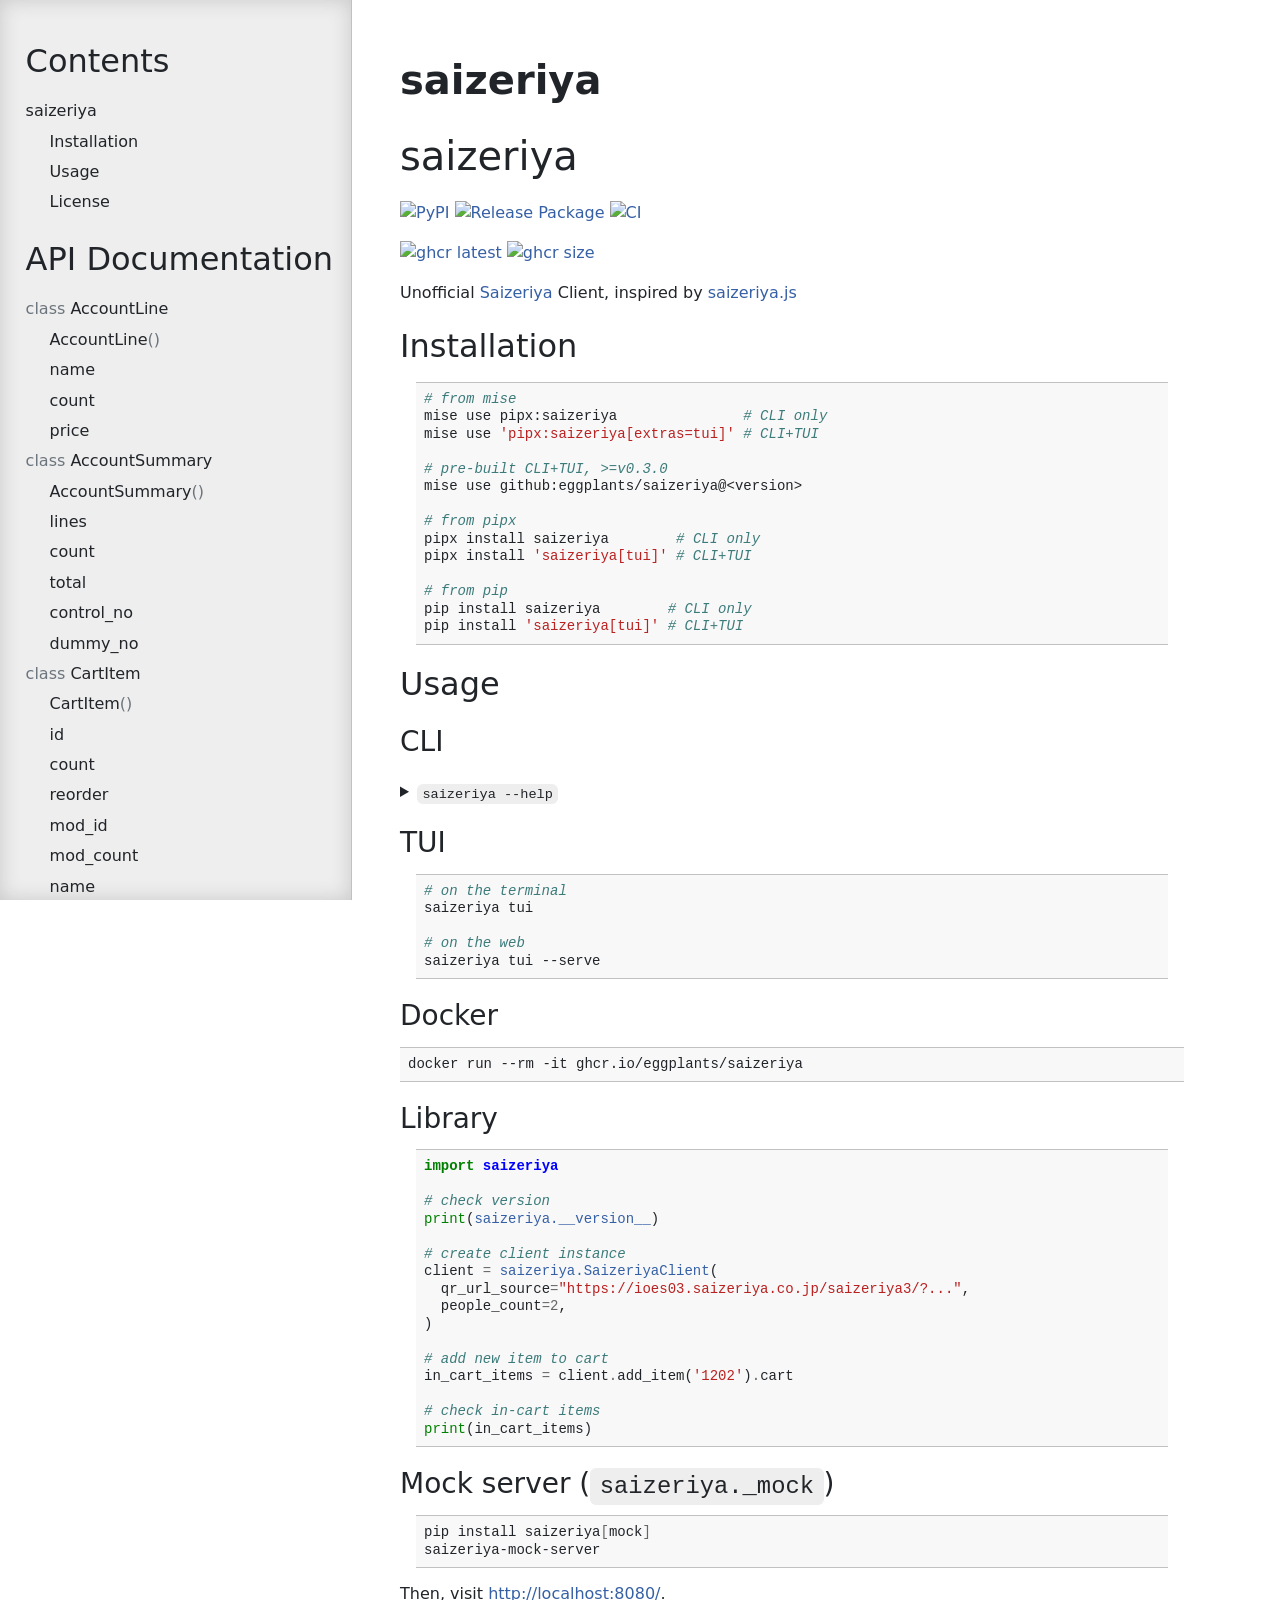
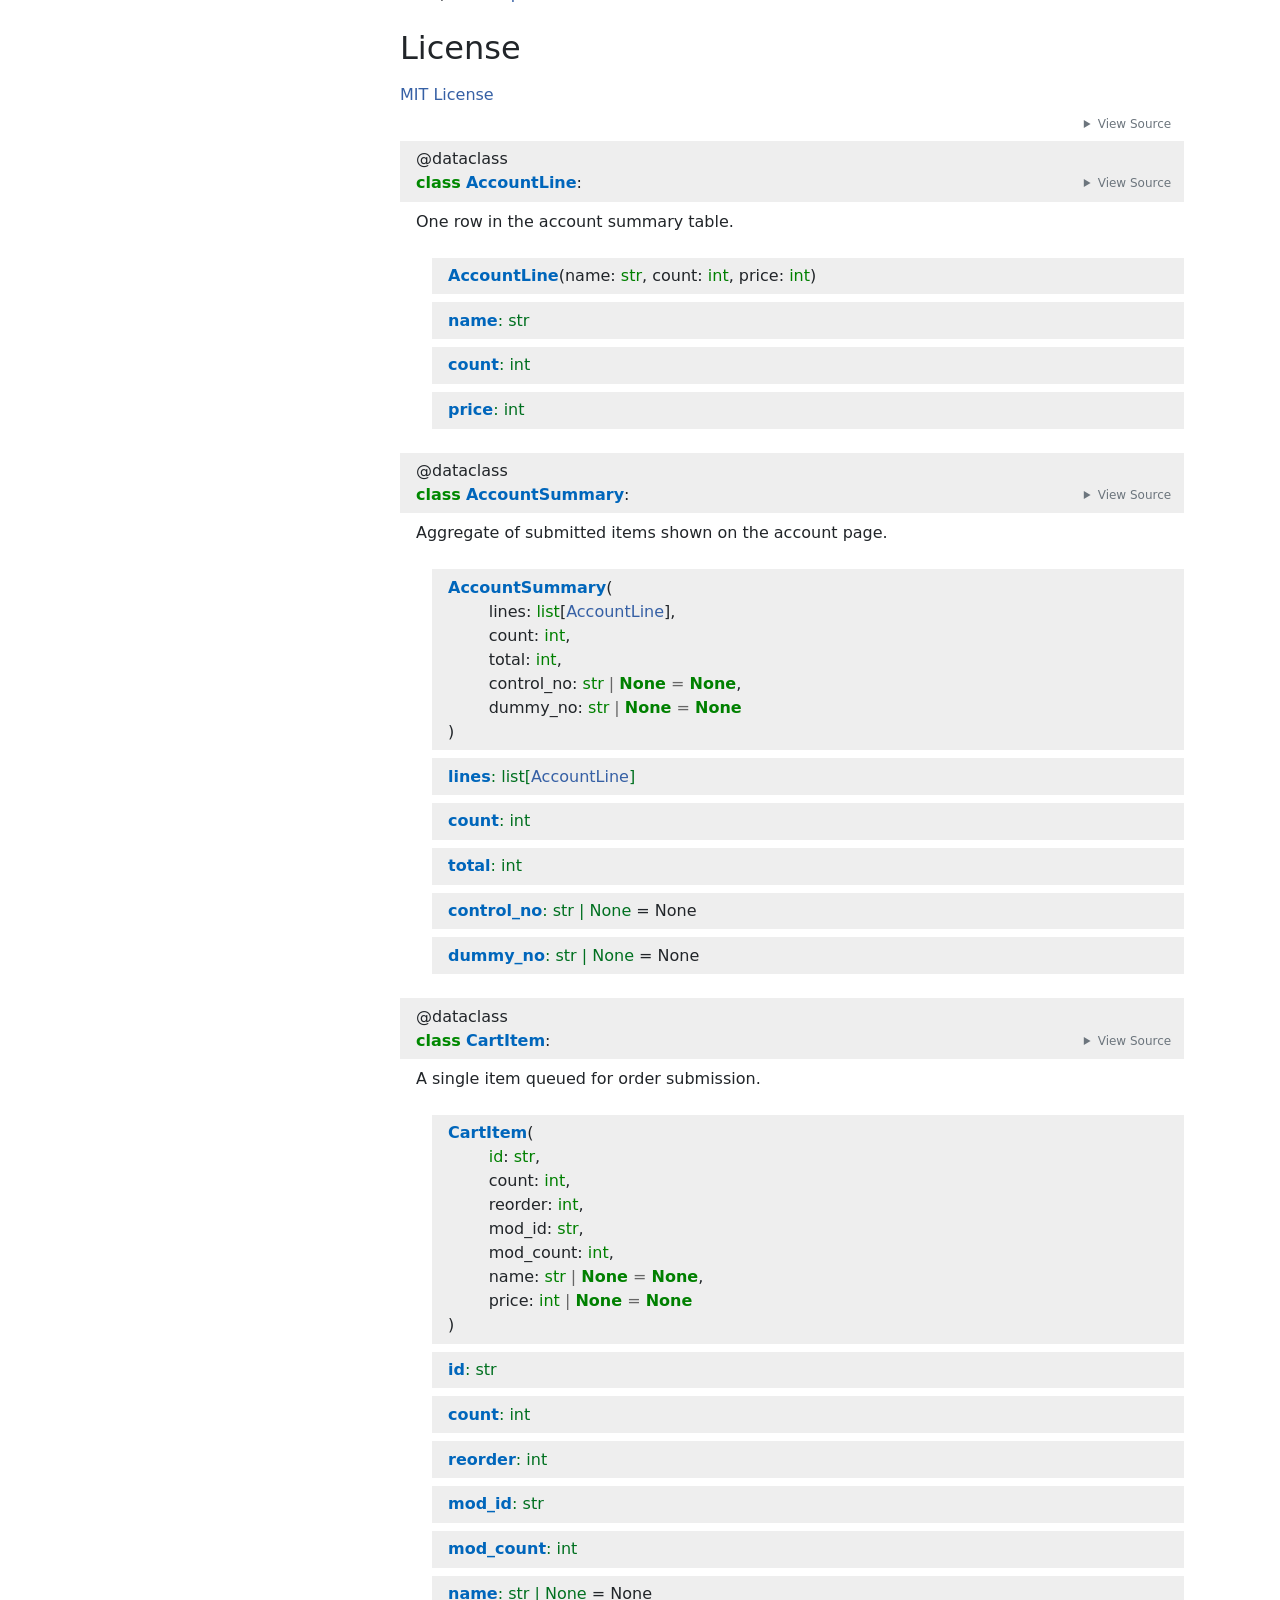
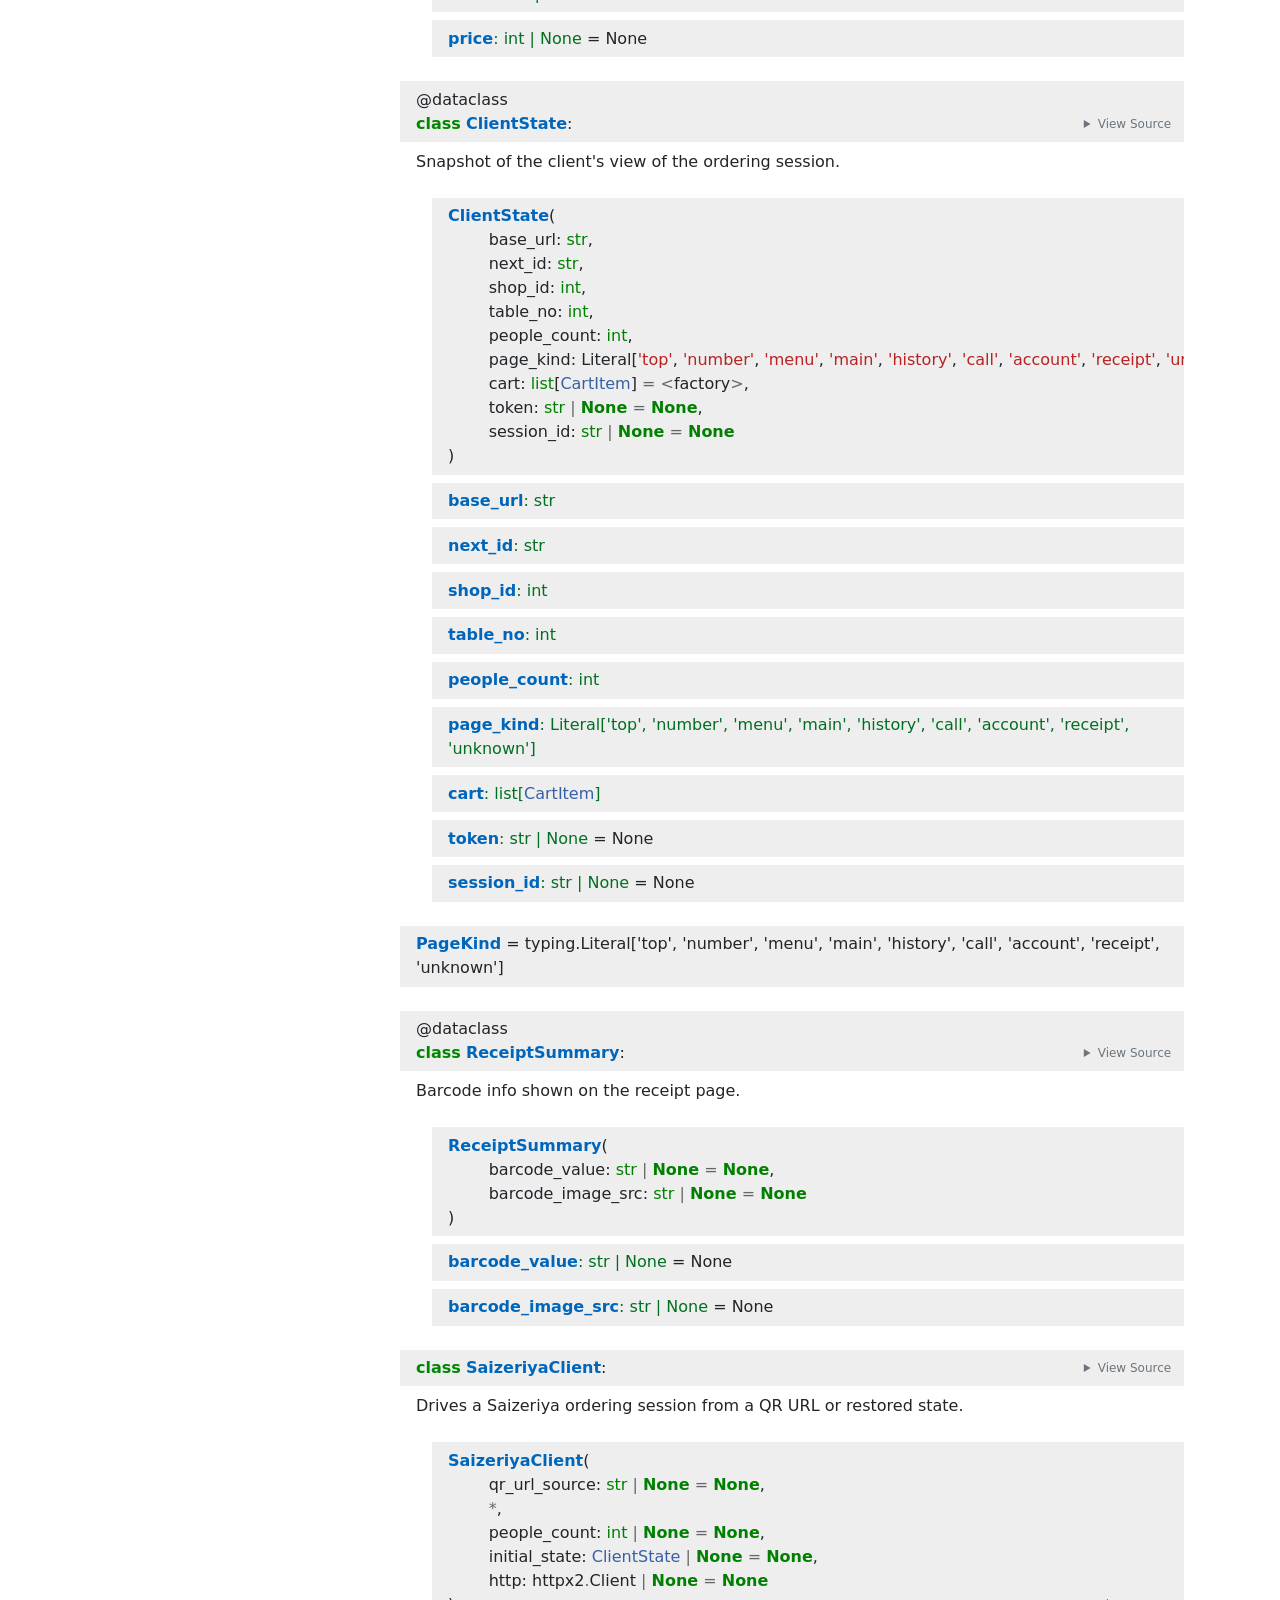
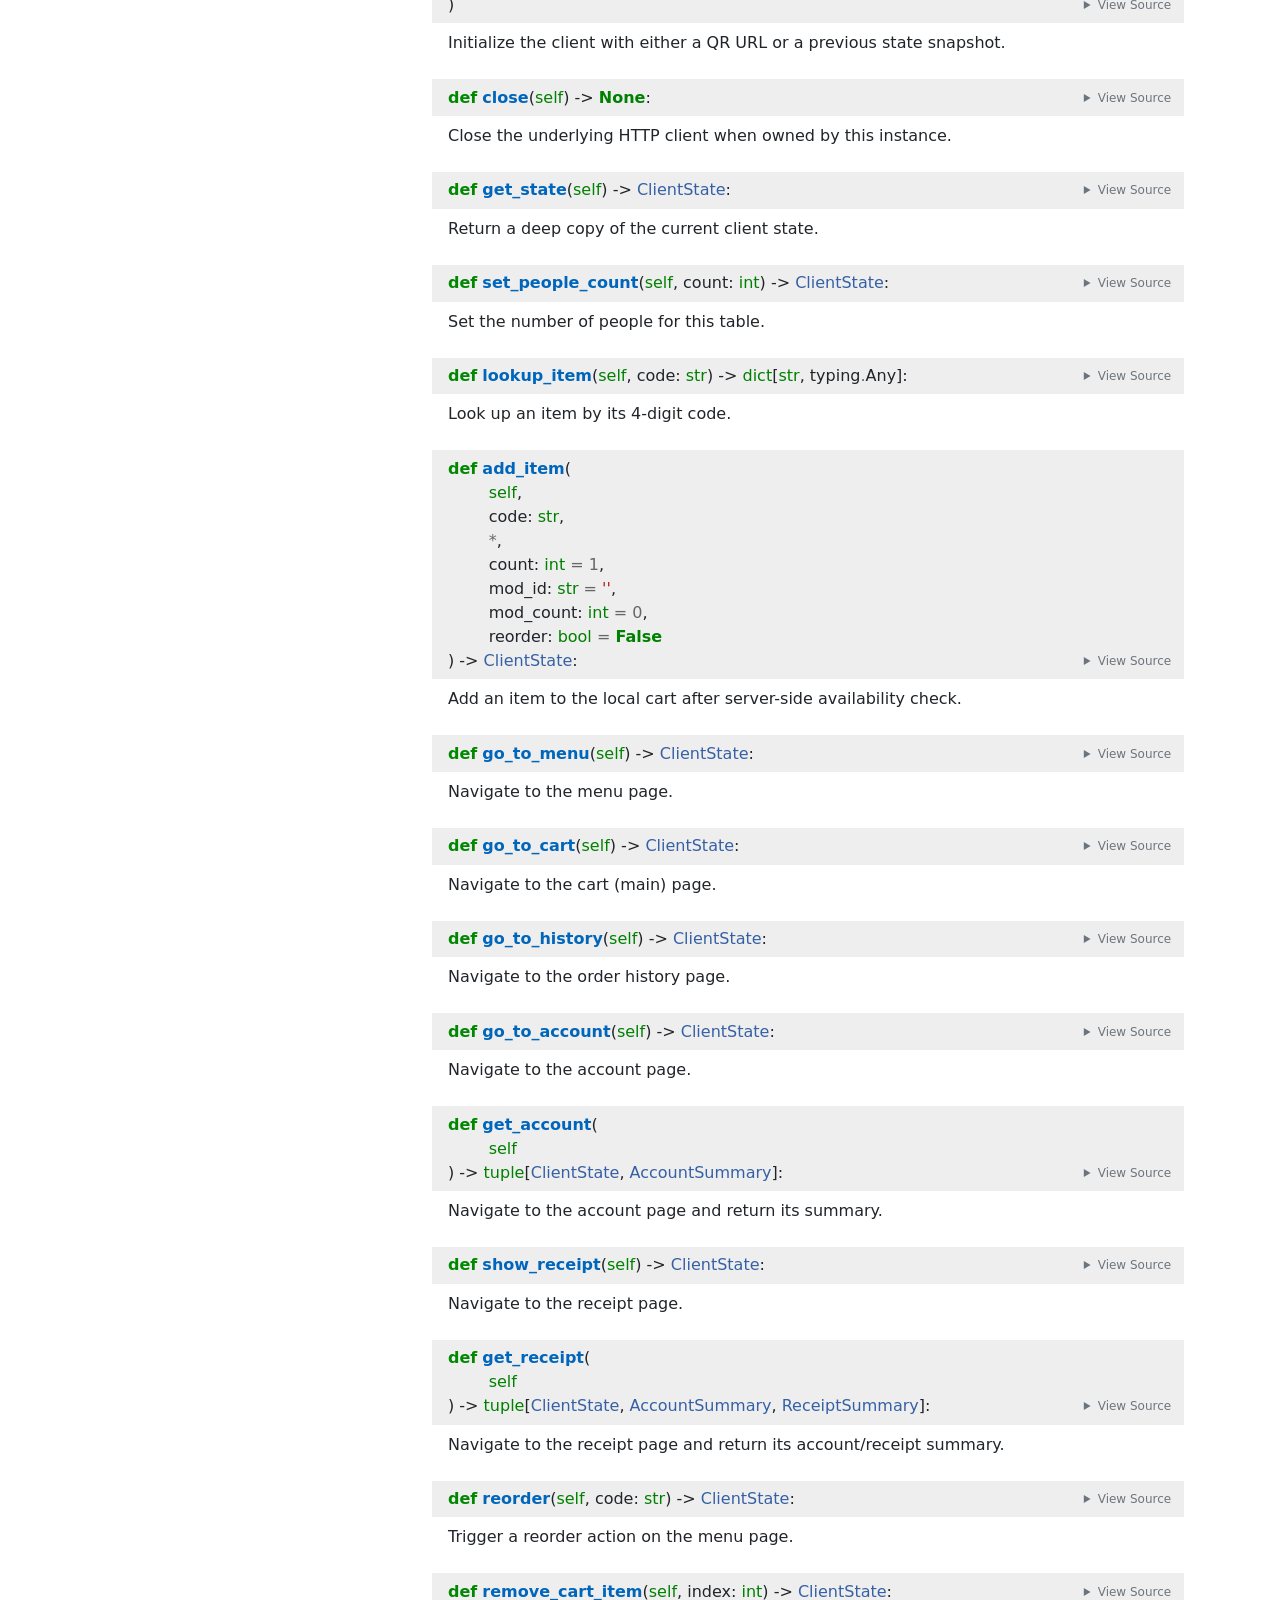
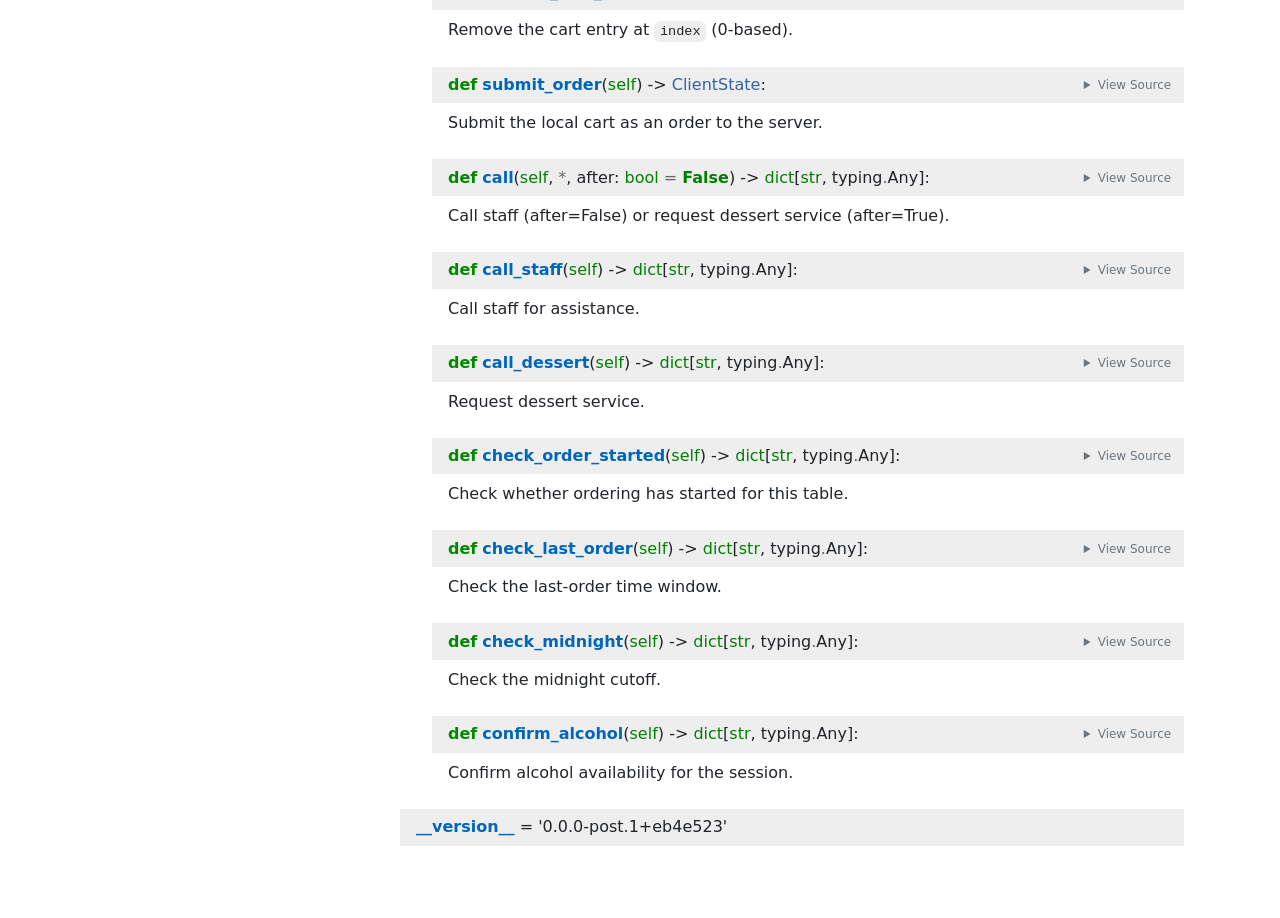
==== commit a5c28e2b: "deploy: eb4e523b282464836736c0f8af91f6f9df6deacb" ====
--- a/saizeriya.html
+++ b/saizeriya.html
@@ -2052,7 +2052,7 @@
                 <section id="__version__">
                     <div class="attr variable">
             <span class="name">__version__</span>        =
-<span class="default_value">&#39;0.0.0-post.1+3fe8ae9&#39;</span>
+<span class="default_value">&#39;0.0.0-post.1+eb4e523&#39;</span>
 
         
     </div>
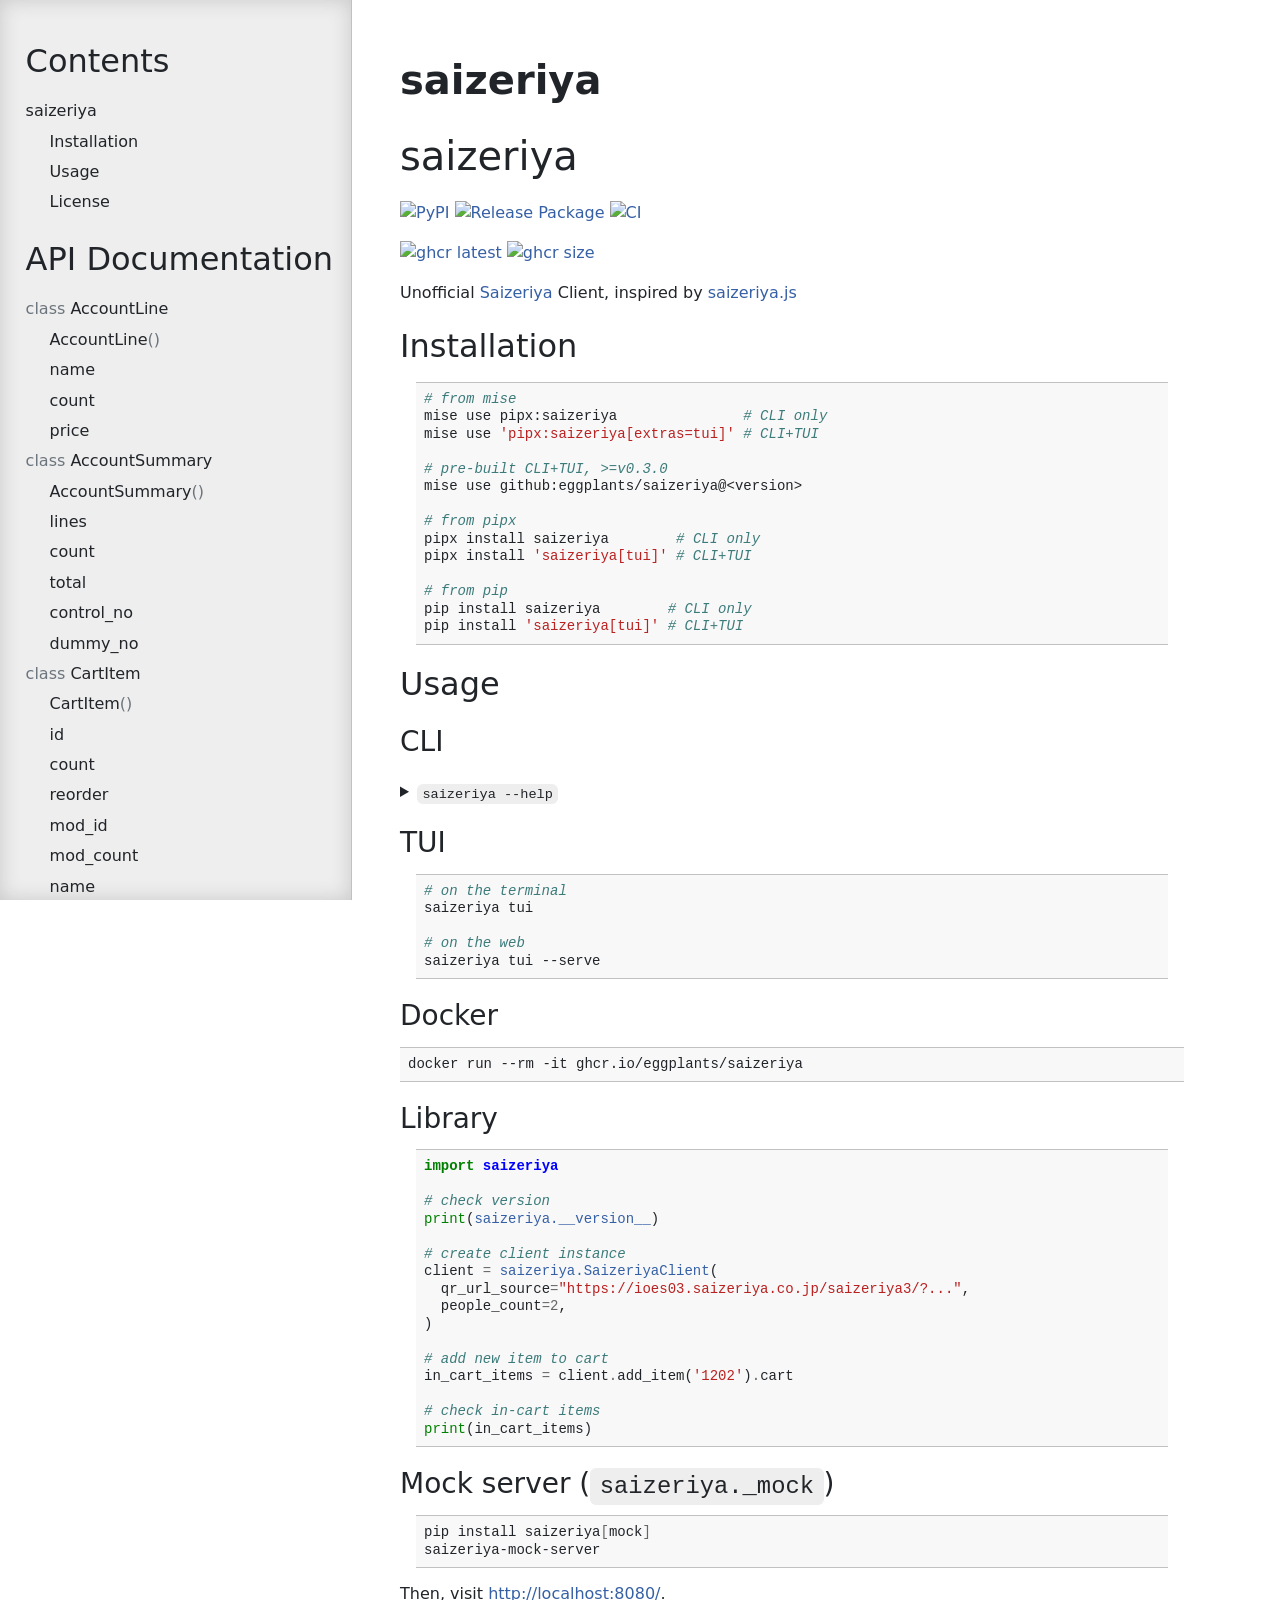
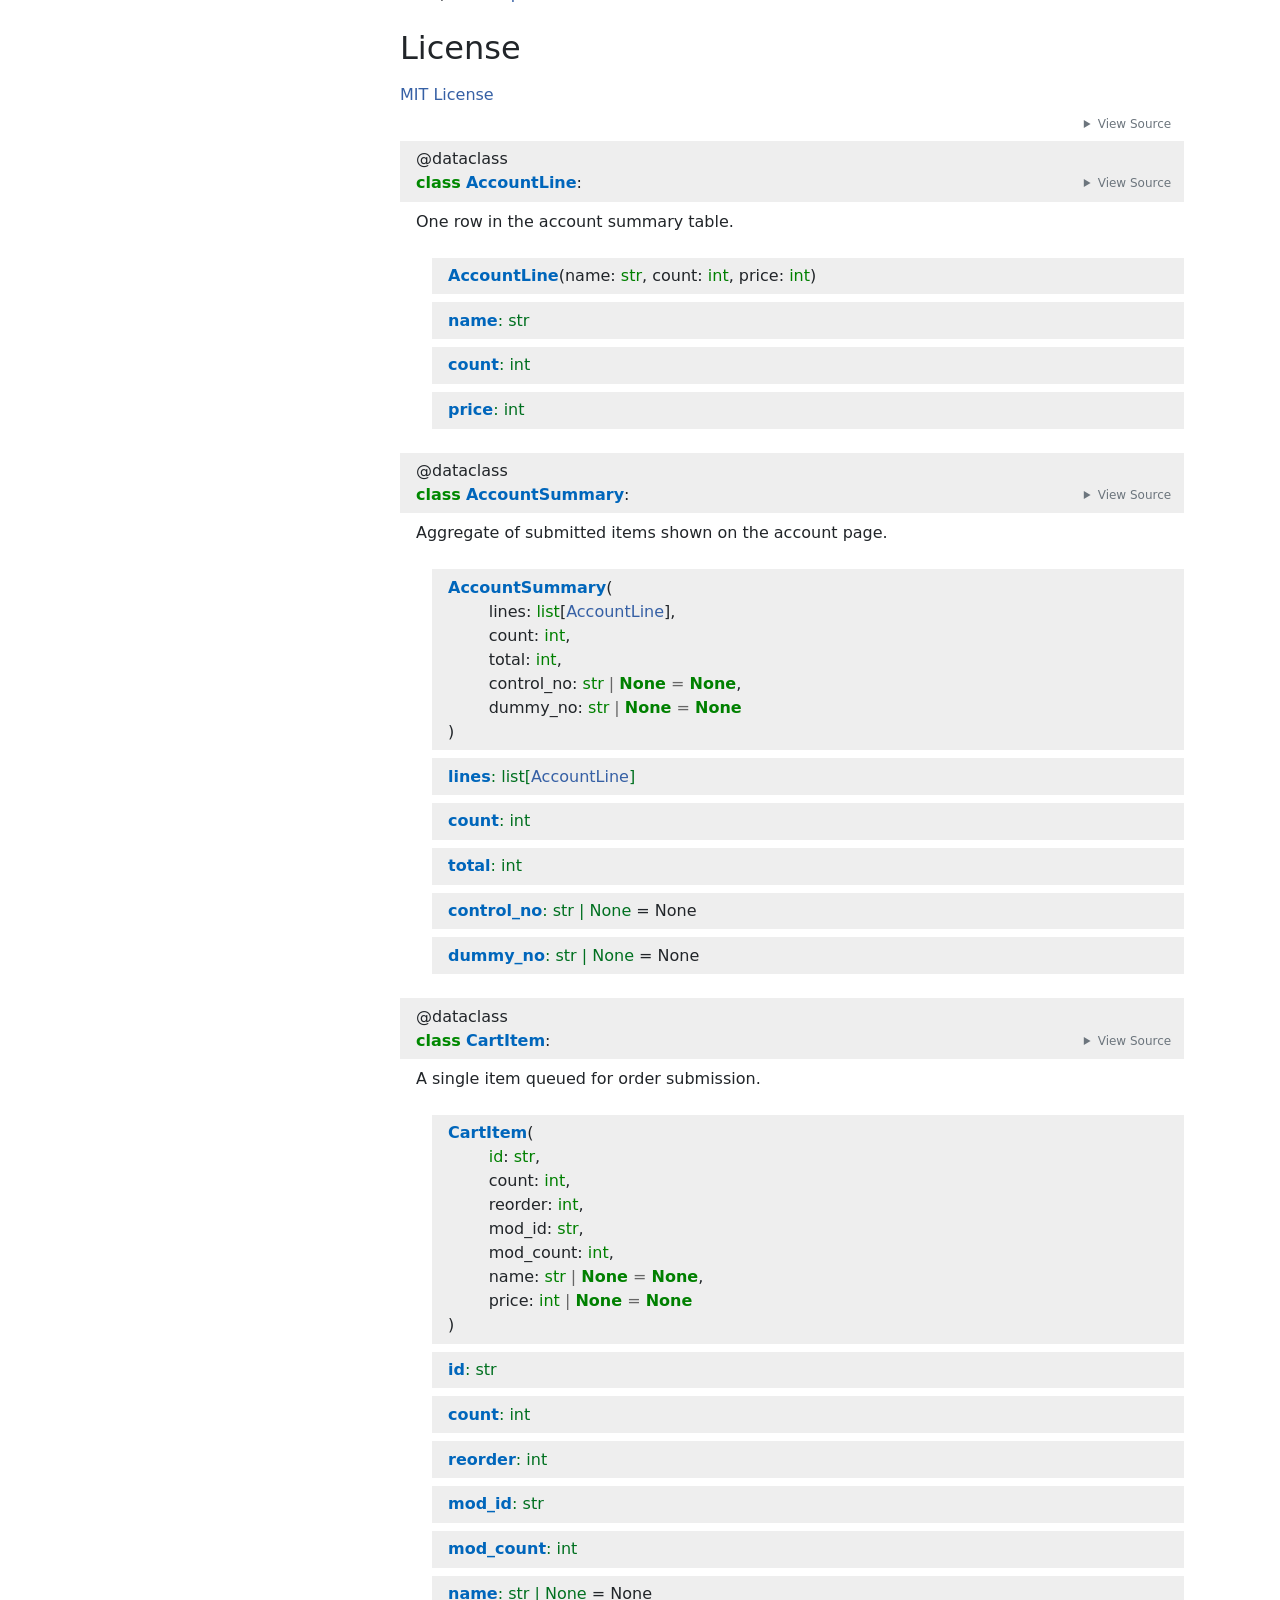
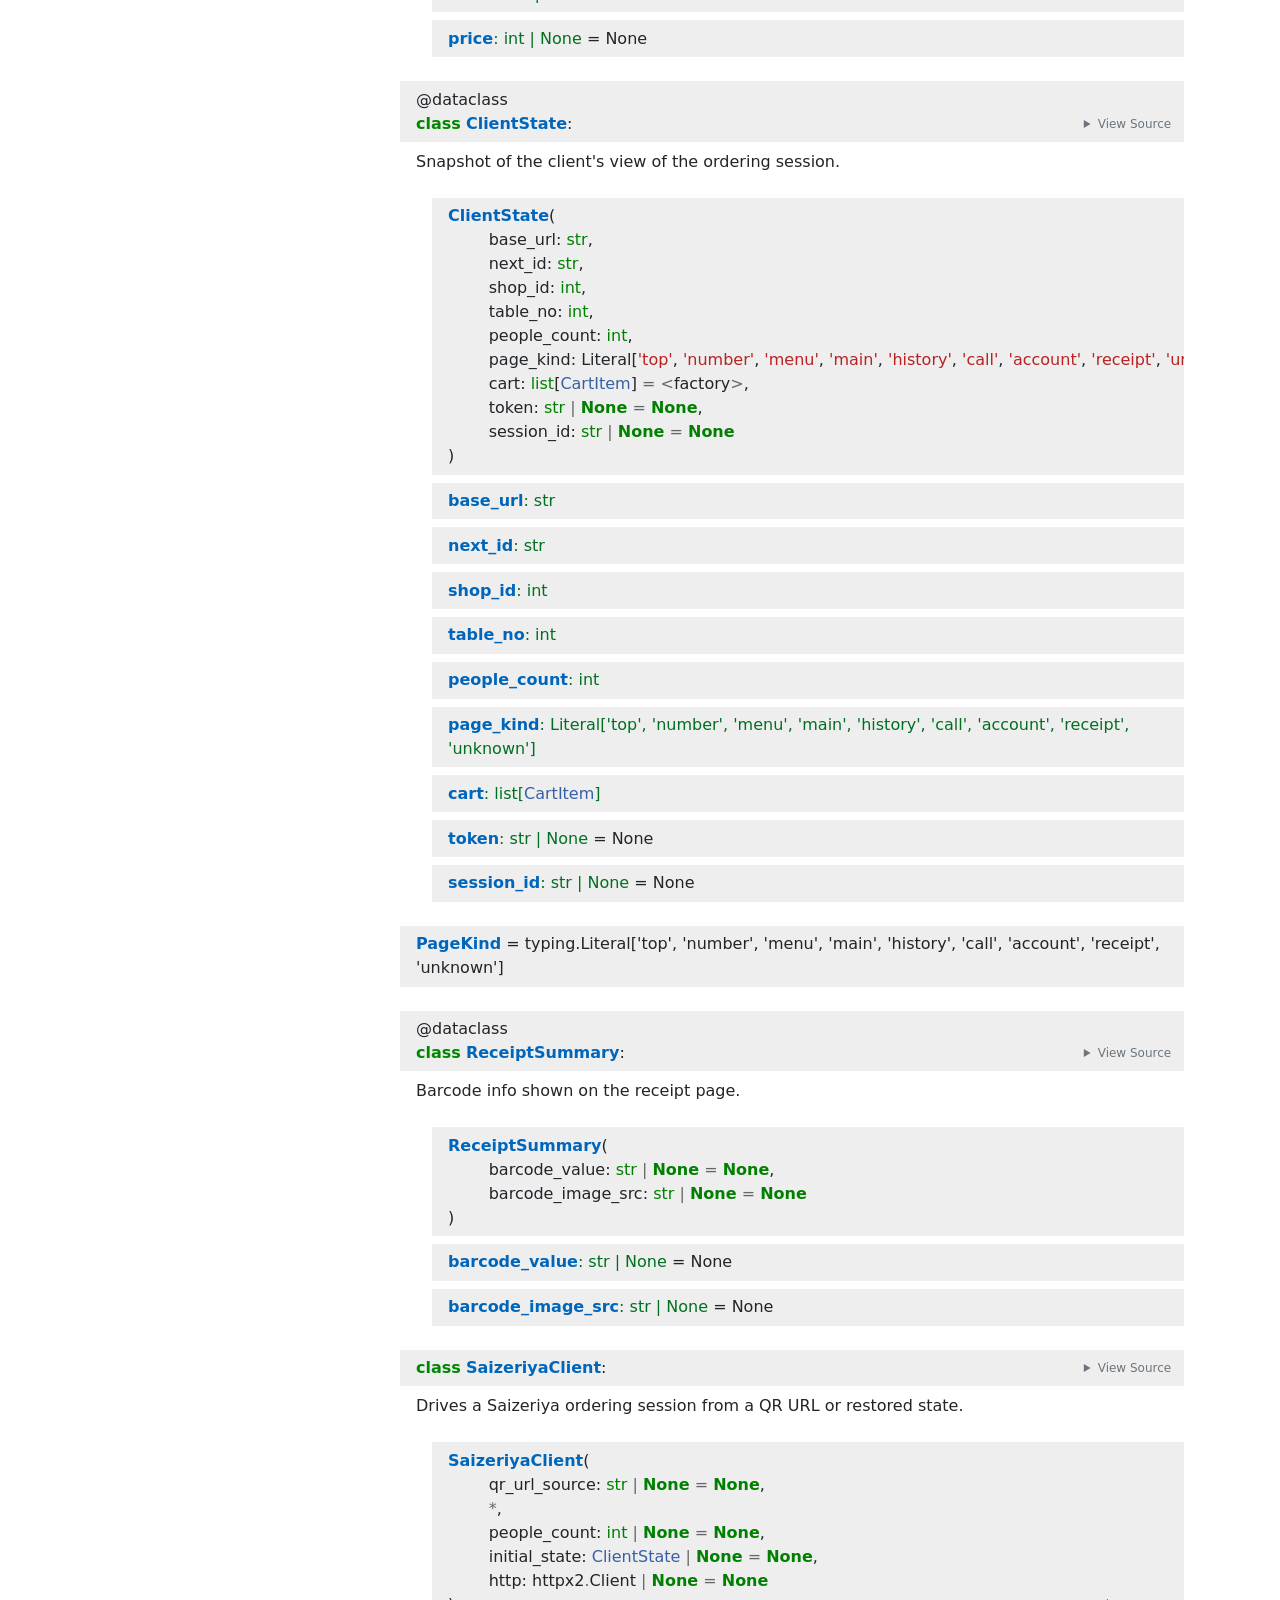
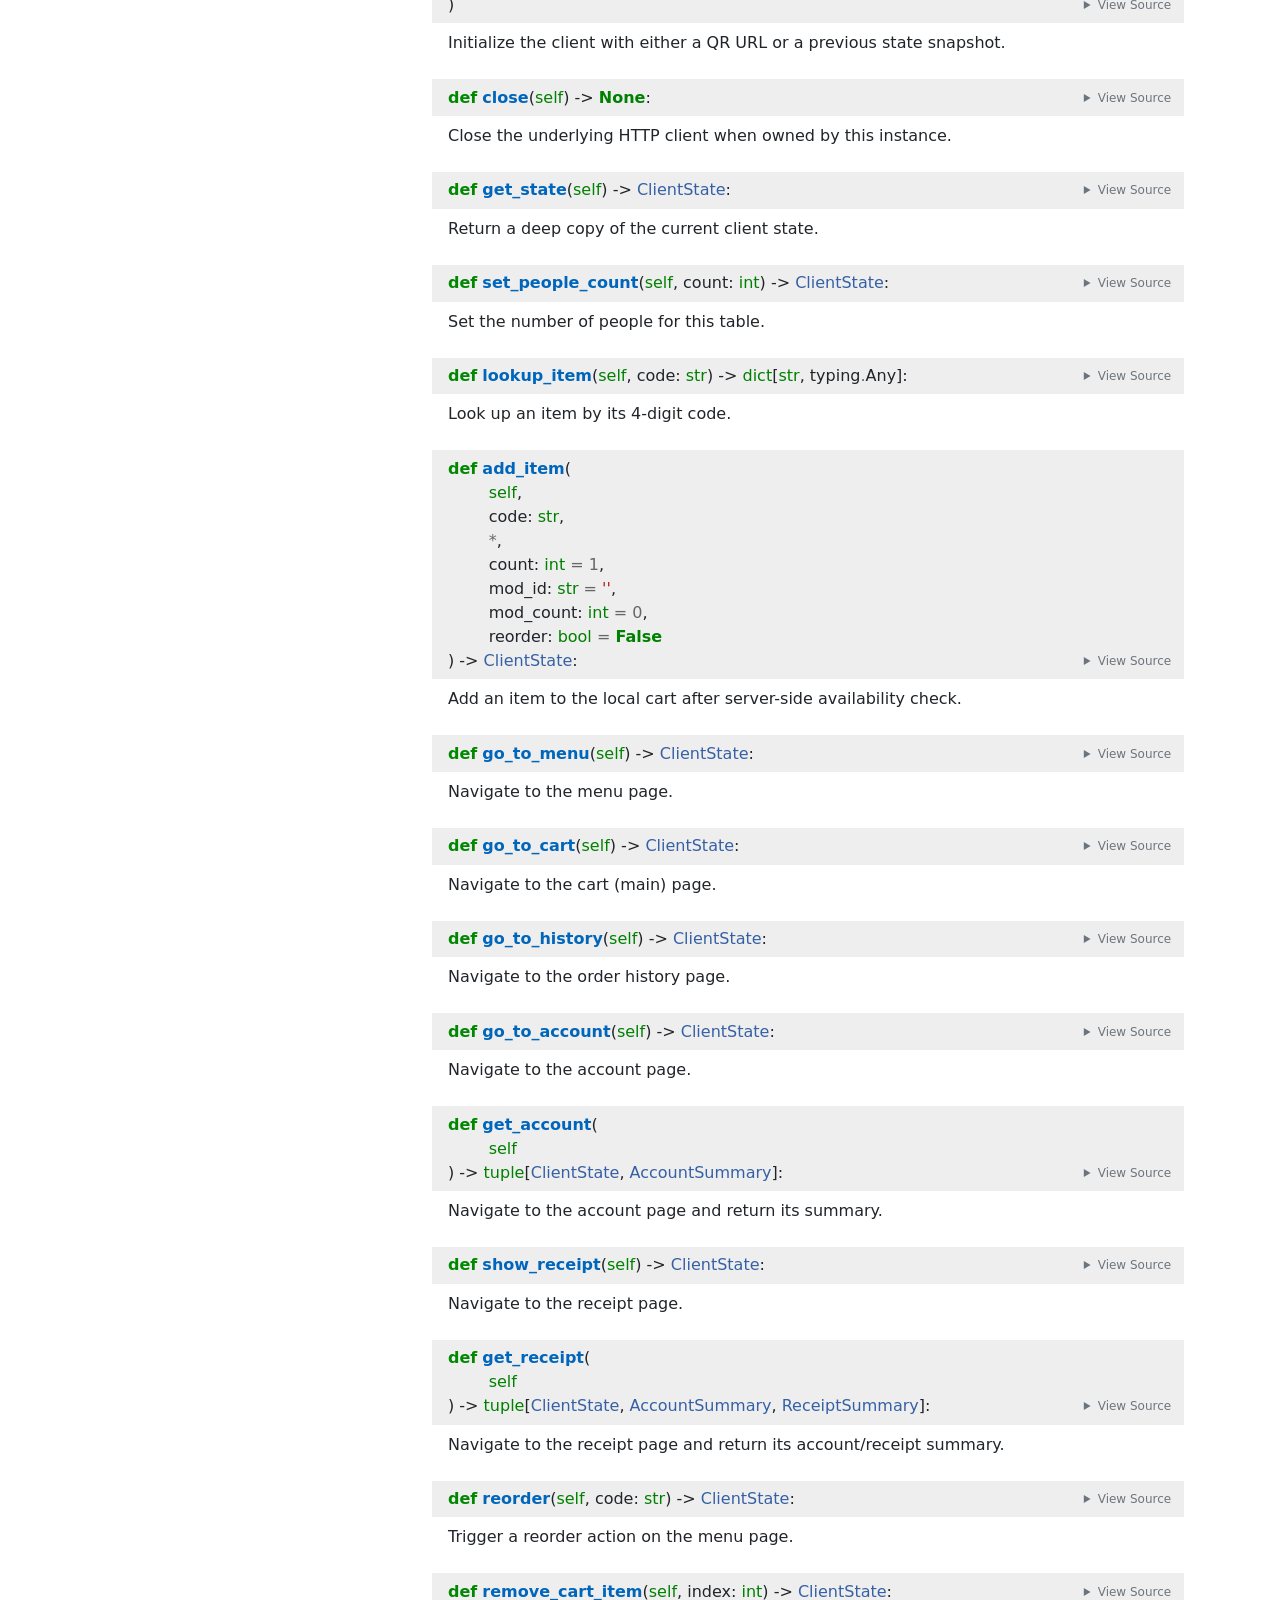
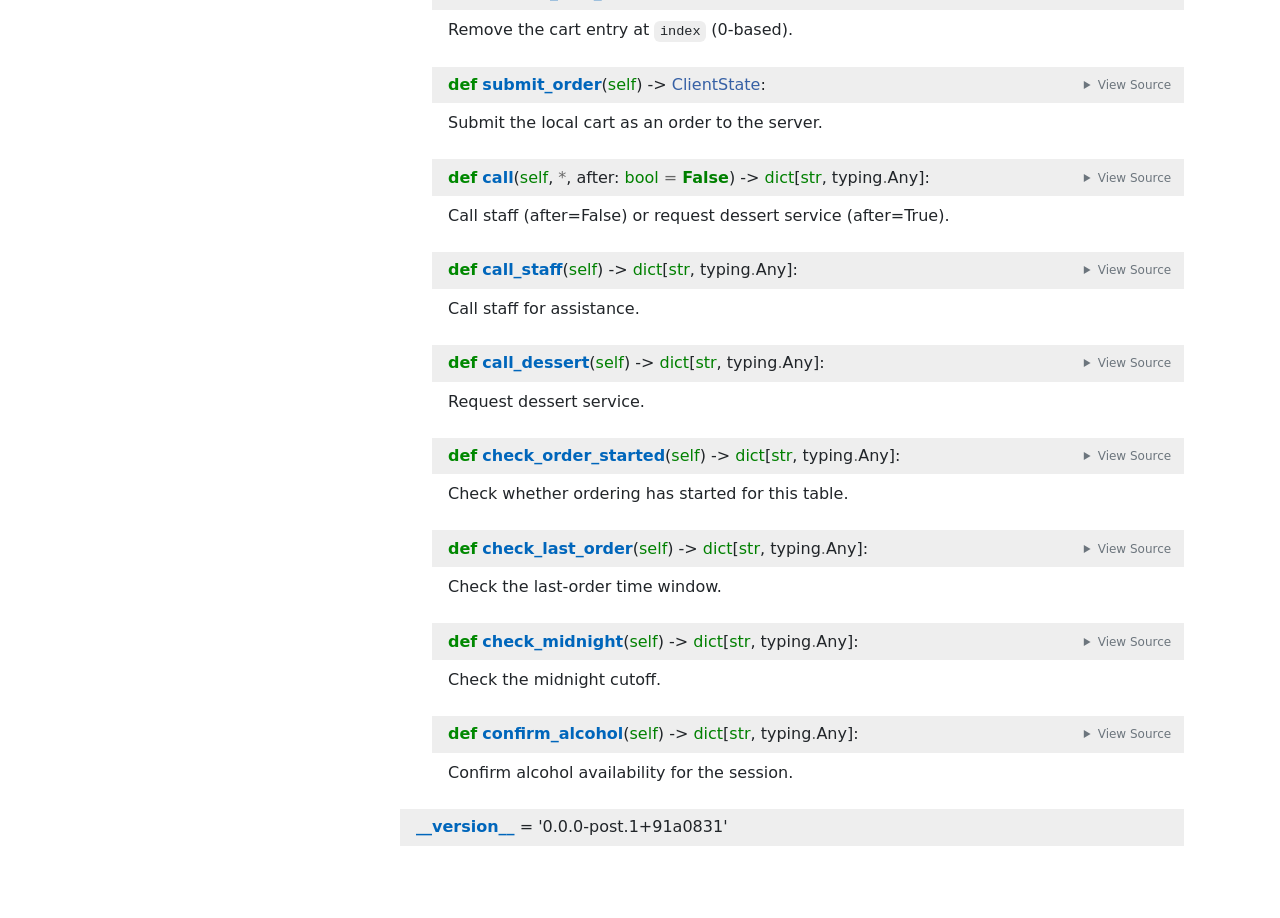
==== commit 5cc1b804: "deploy: 91a0831a30a8437189ecc50c106811390fdbd595" ====
--- a/saizeriya.html
+++ b/saizeriya.html
@@ -2052,7 +2052,7 @@
                 <section id="__version__">
                     <div class="attr variable">
             <span class="name">__version__</span>        =
-<span class="default_value">&#39;0.0.0-post.1+eb4e523&#39;</span>
+<span class="default_value">&#39;0.0.0-post.1+91a0831&#39;</span>
 
         
     </div>
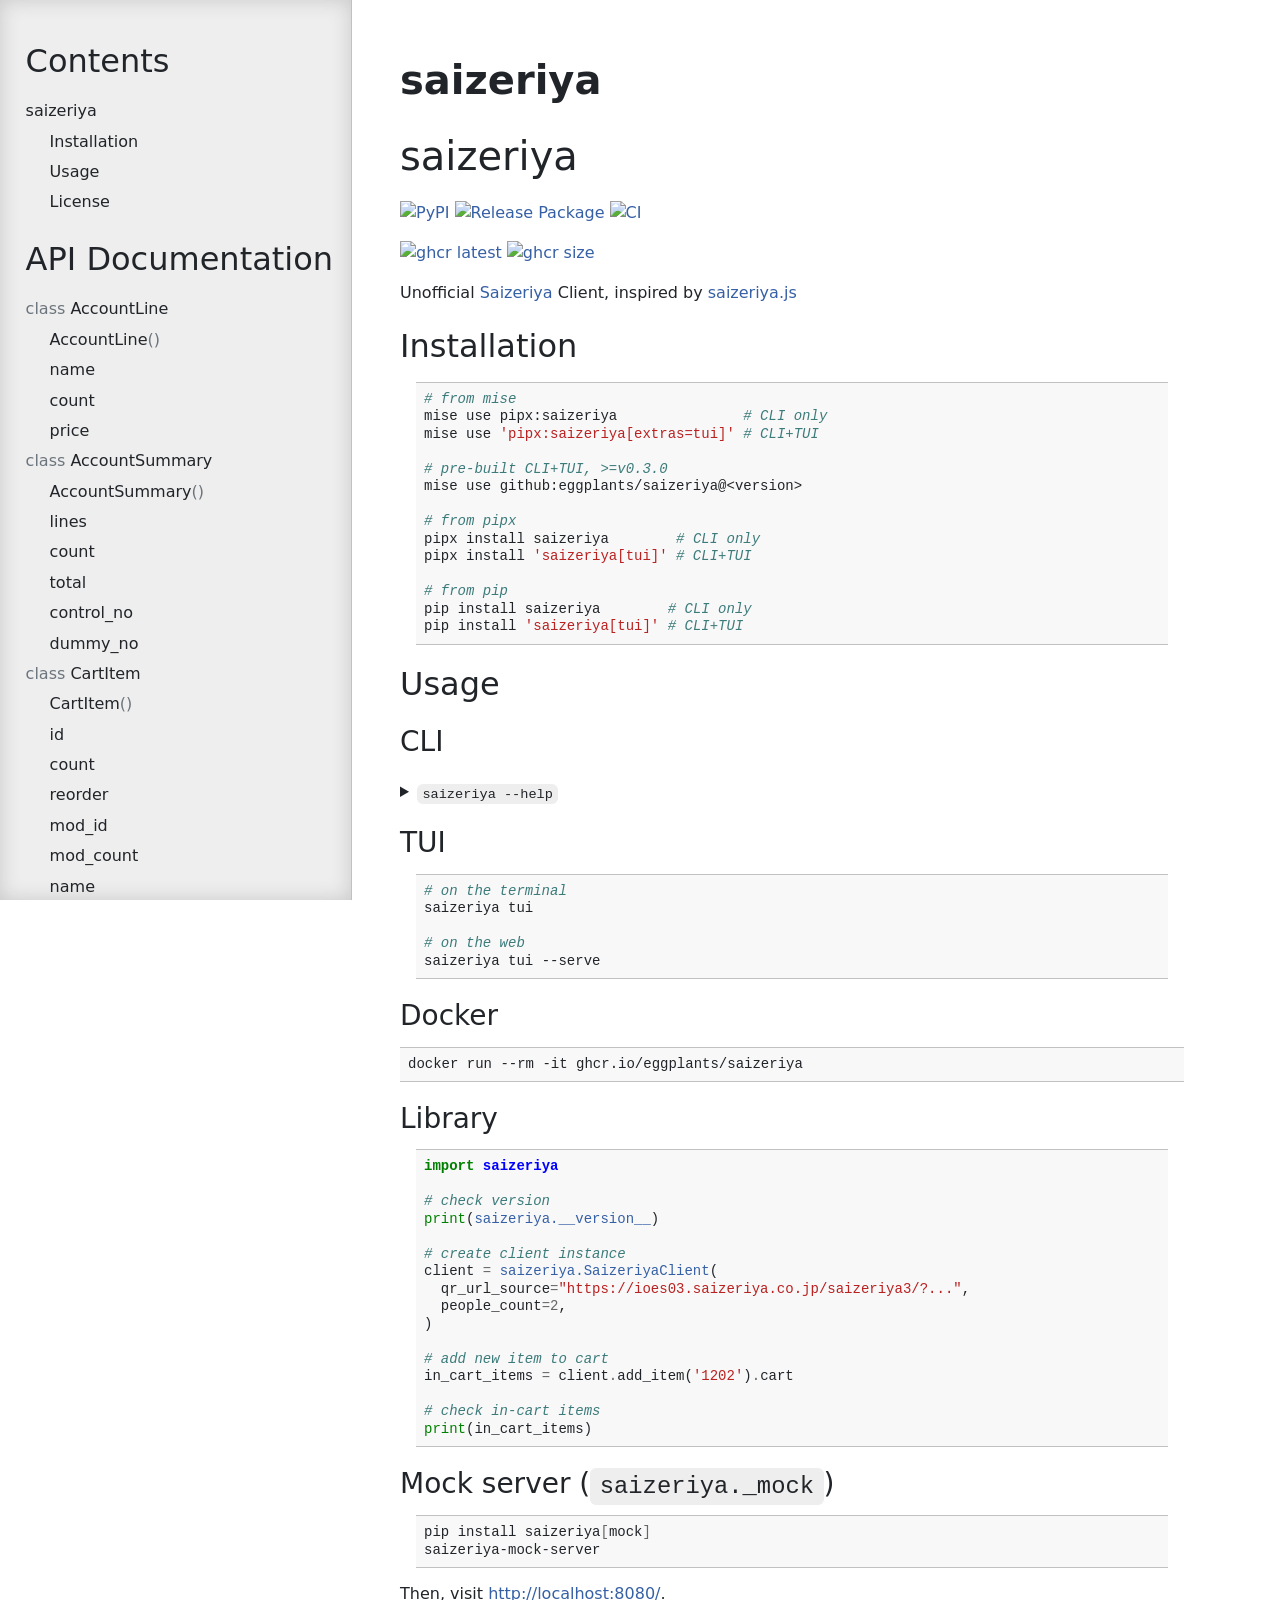
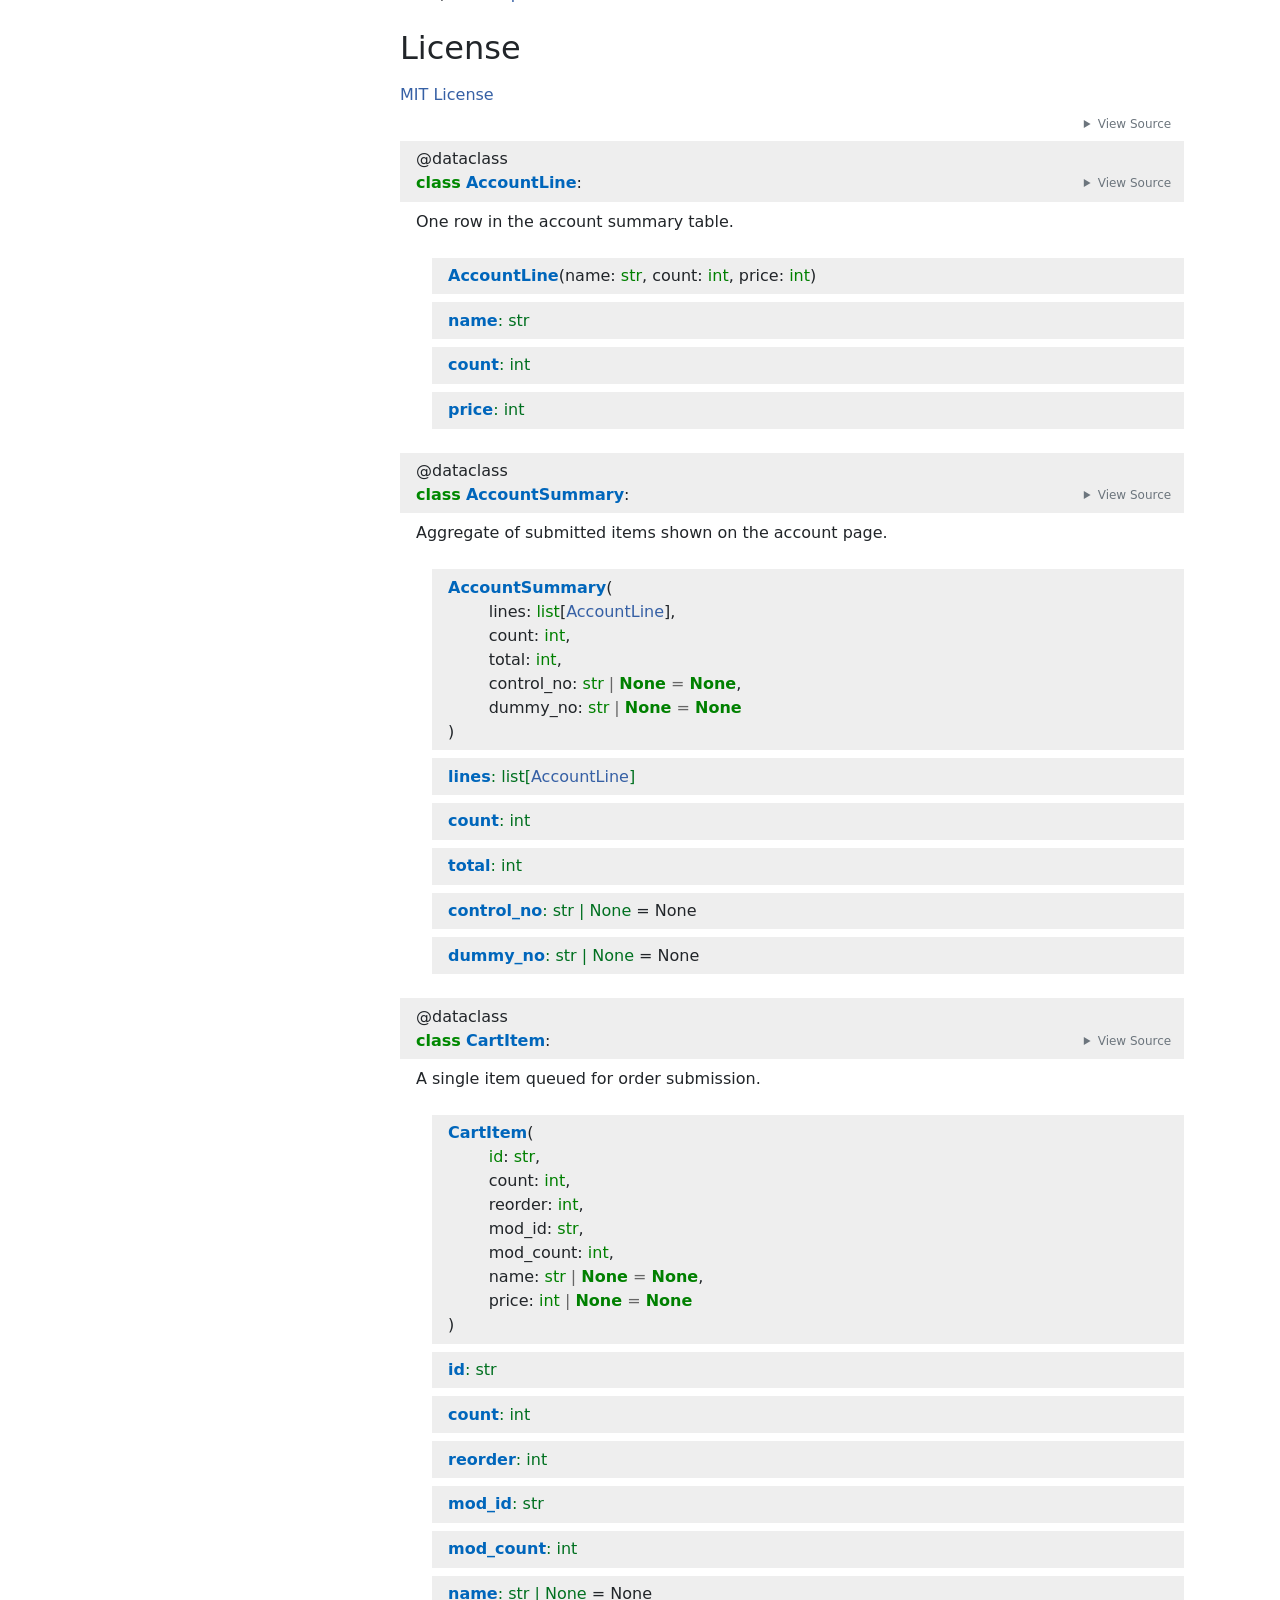
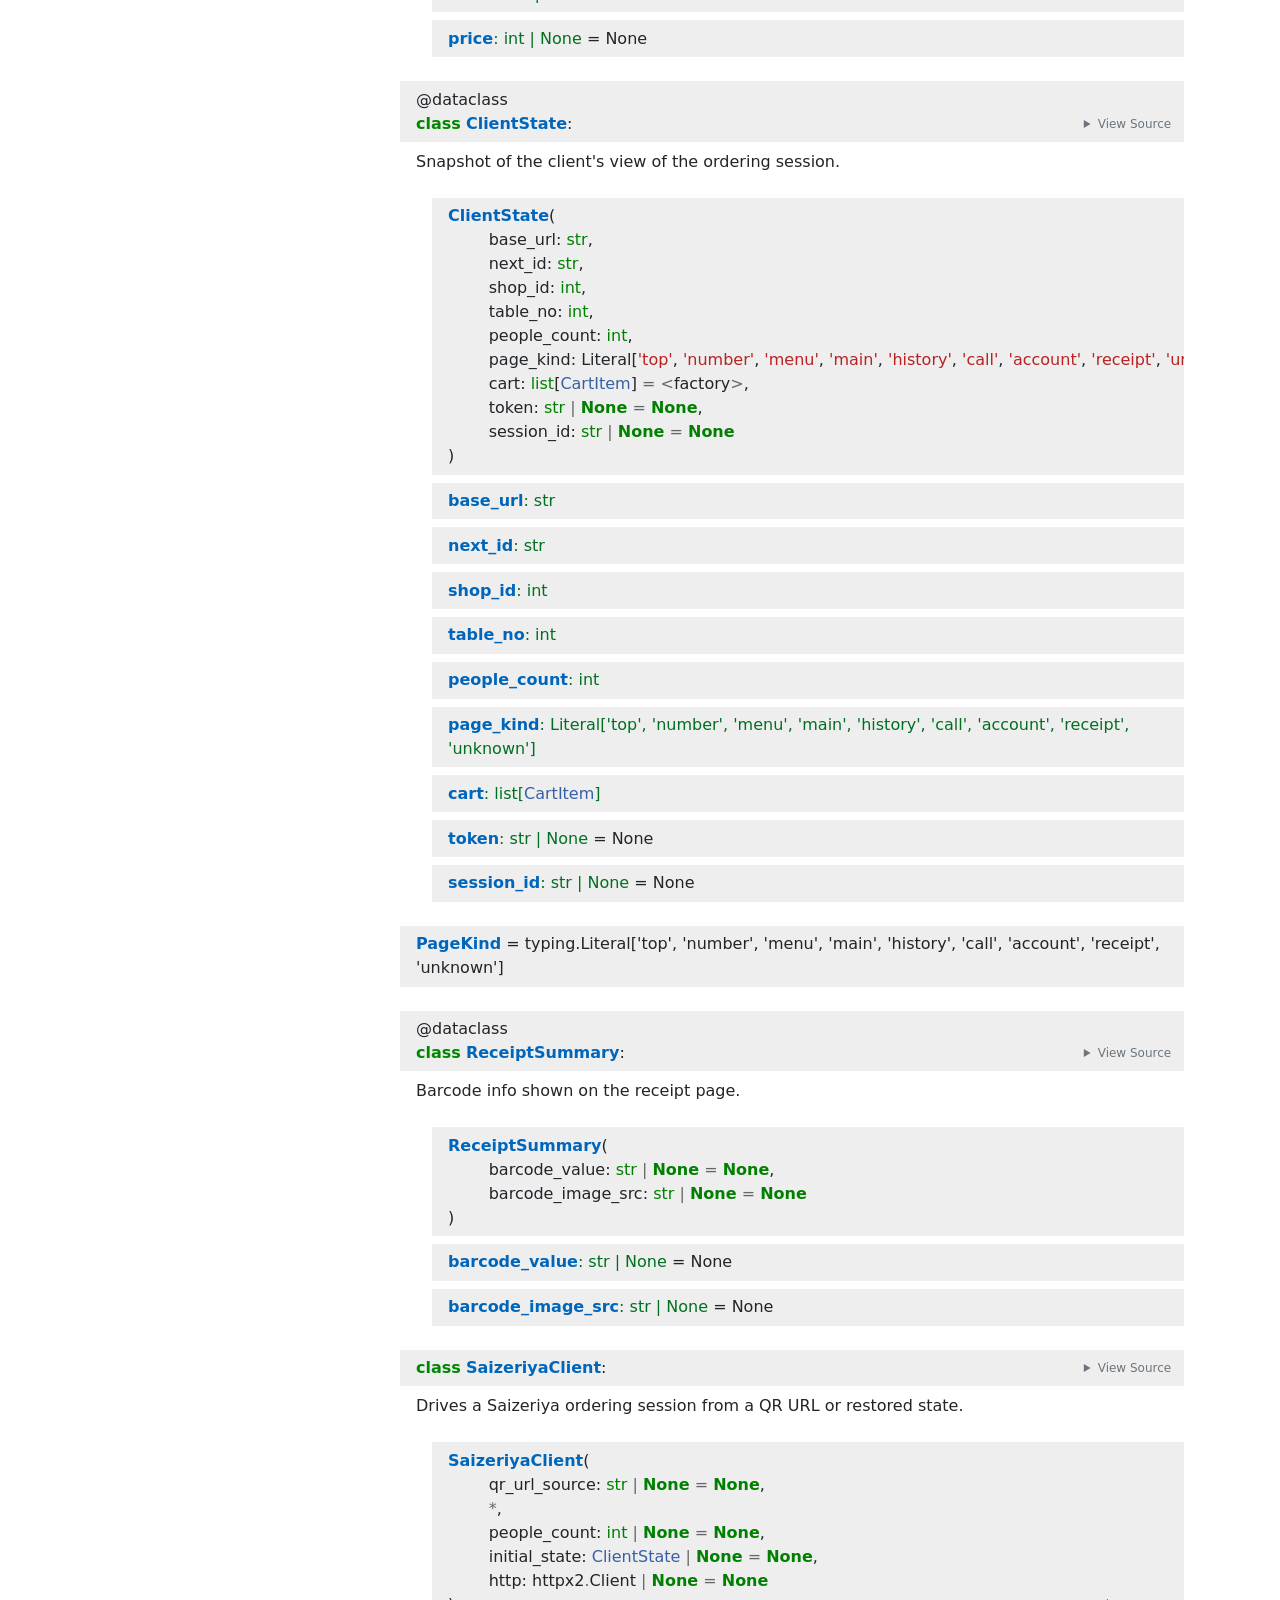
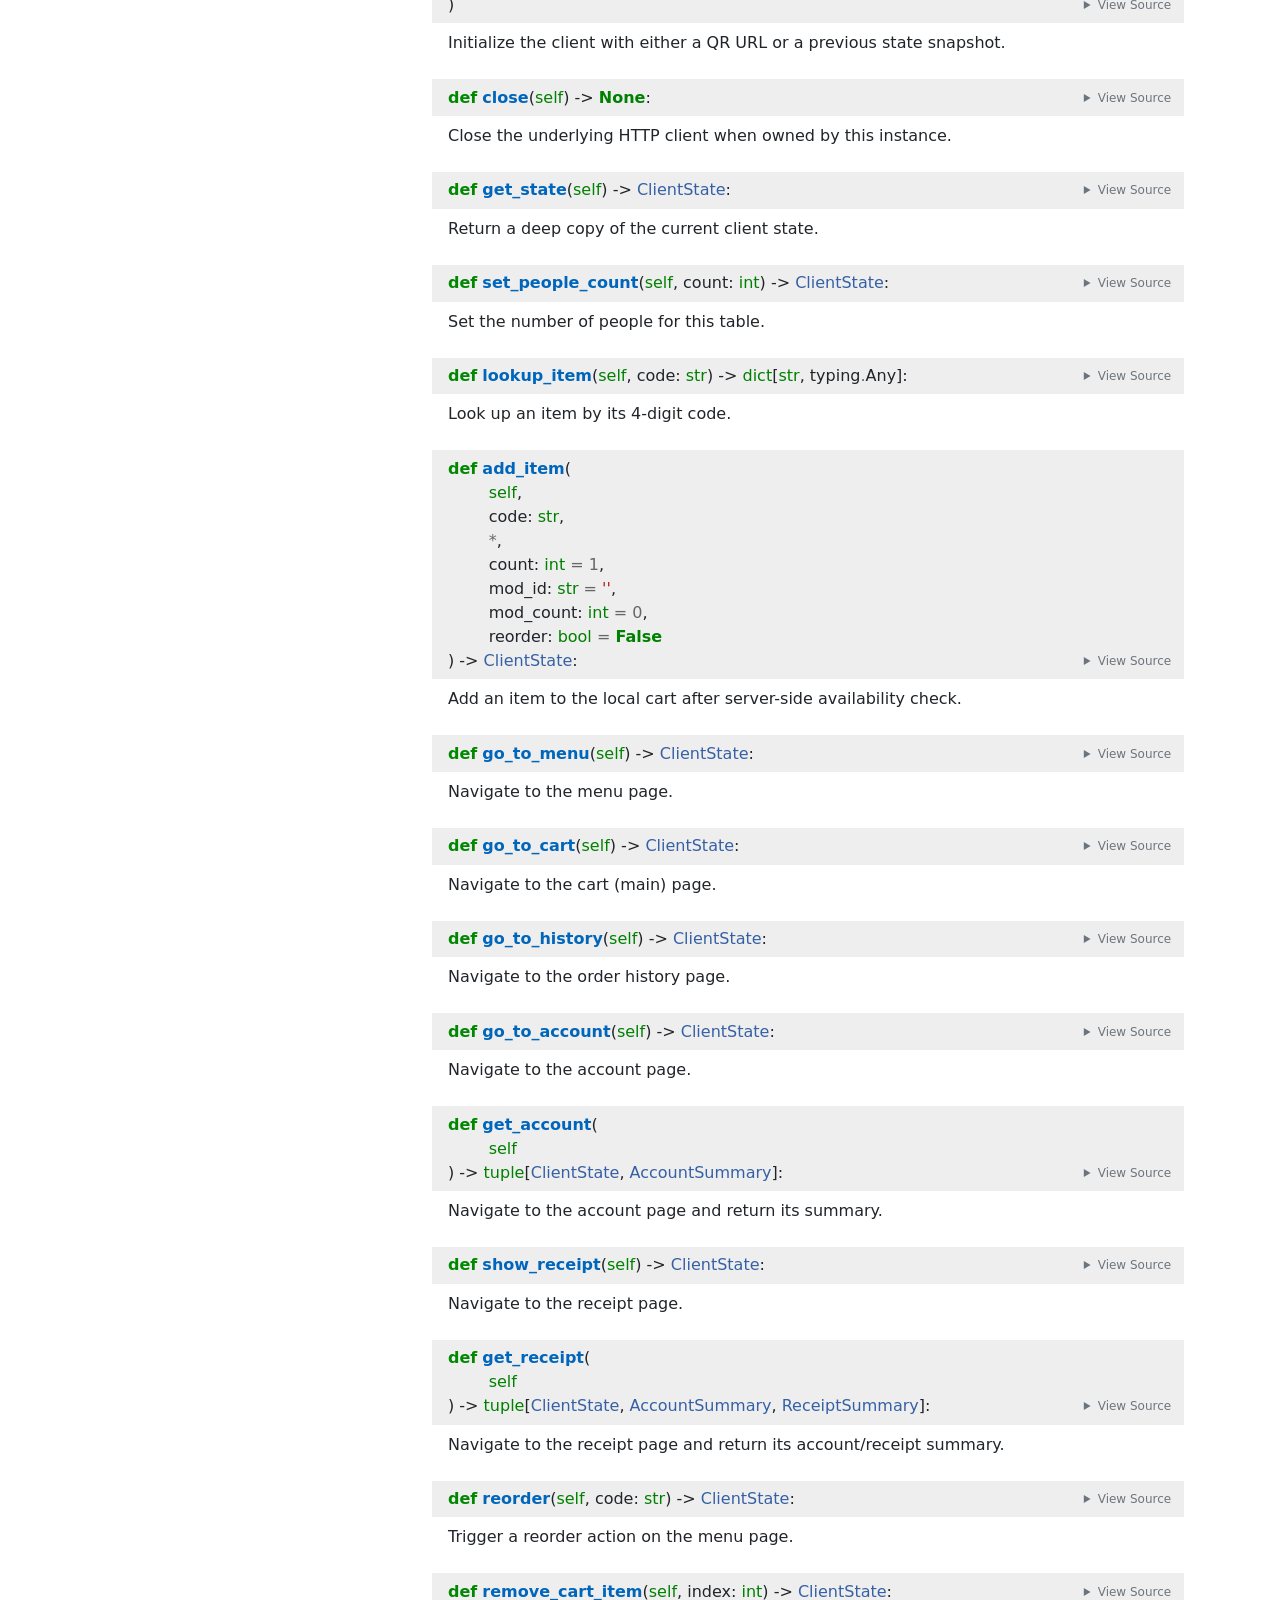
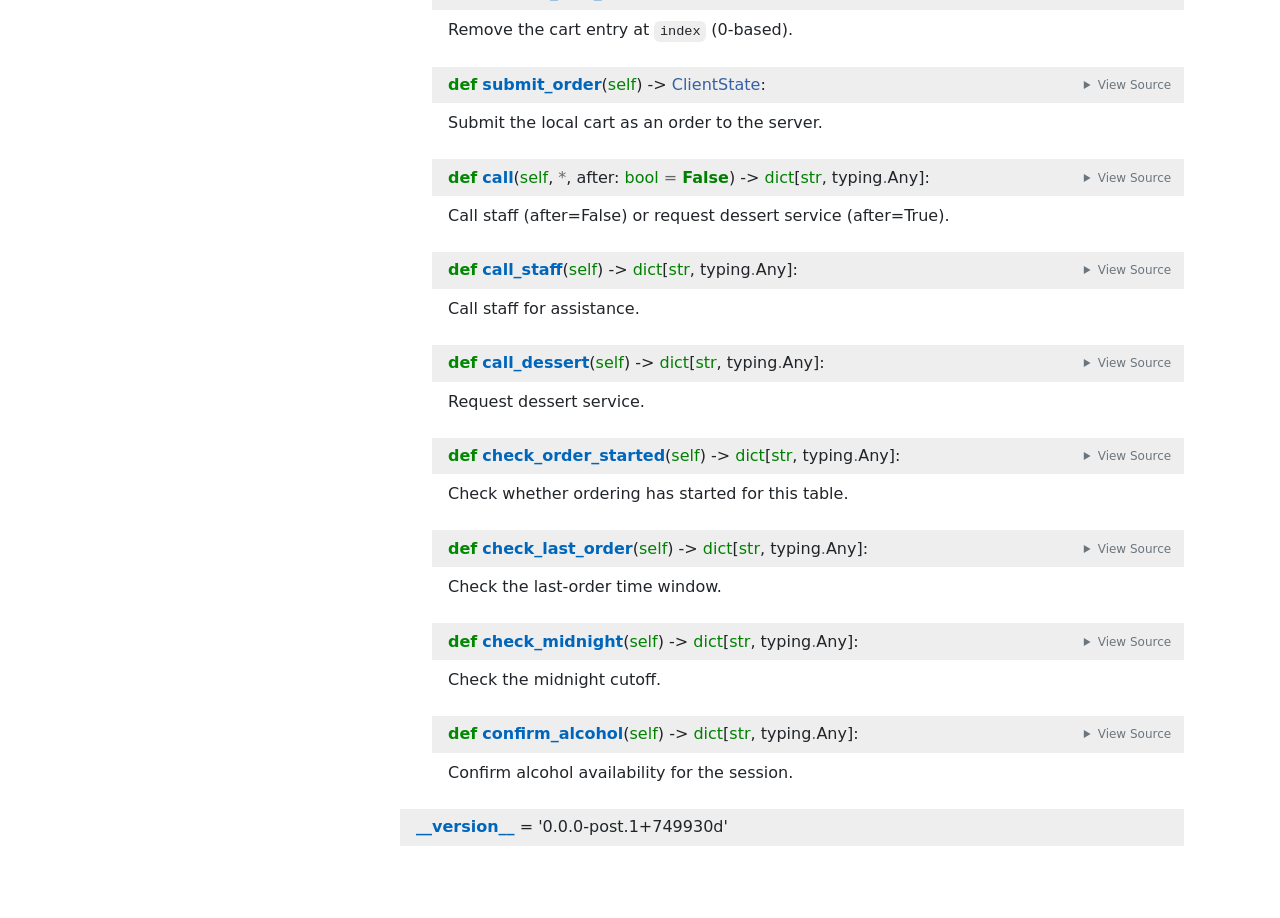
==== commit f6a9546f: "deploy: 749930df93c4c2f5e0e7f7598f47a7dd054a0fa4" ====
--- a/saizeriya.html
+++ b/saizeriya.html
@@ -2052,7 +2052,7 @@
                 <section id="__version__">
                     <div class="attr variable">
             <span class="name">__version__</span>        =
-<span class="default_value">&#39;0.0.0-post.1+91a0831&#39;</span>
+<span class="default_value">&#39;0.0.0-post.1+749930d&#39;</span>
 
         
     </div>
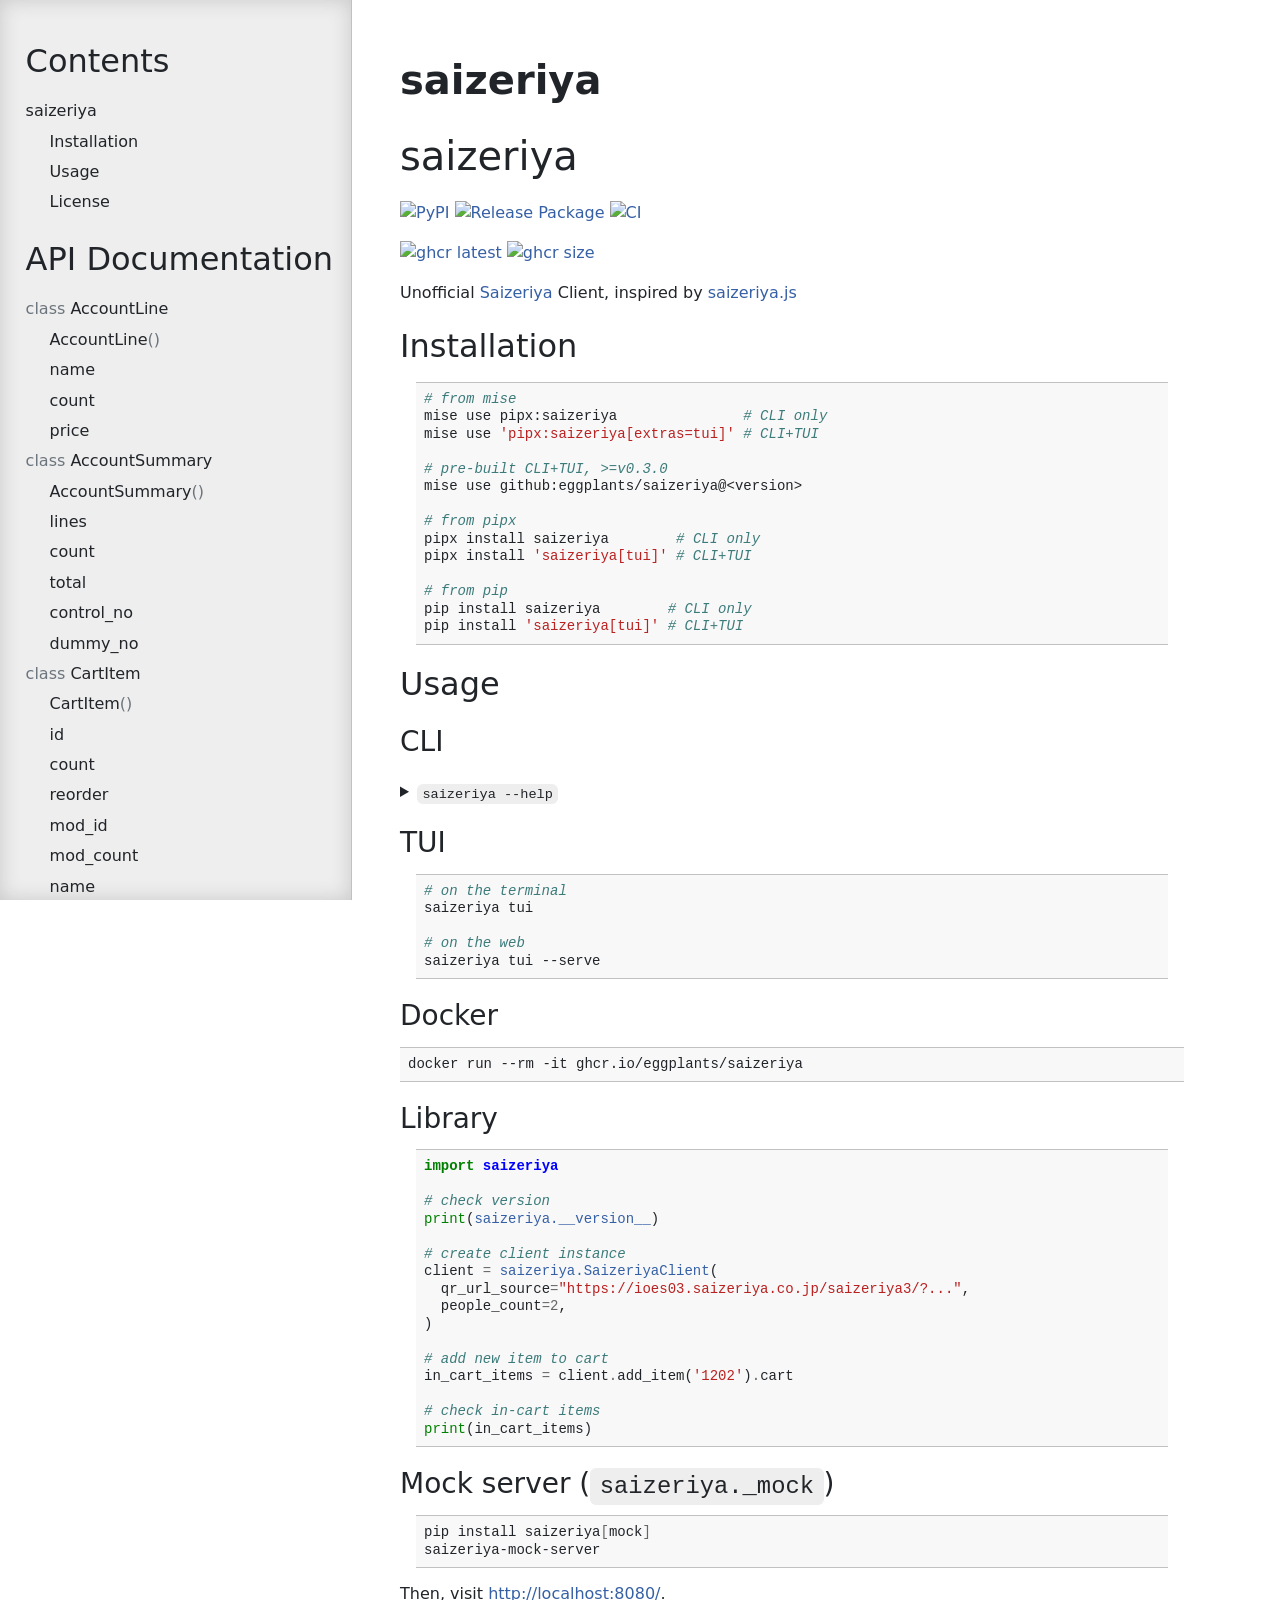
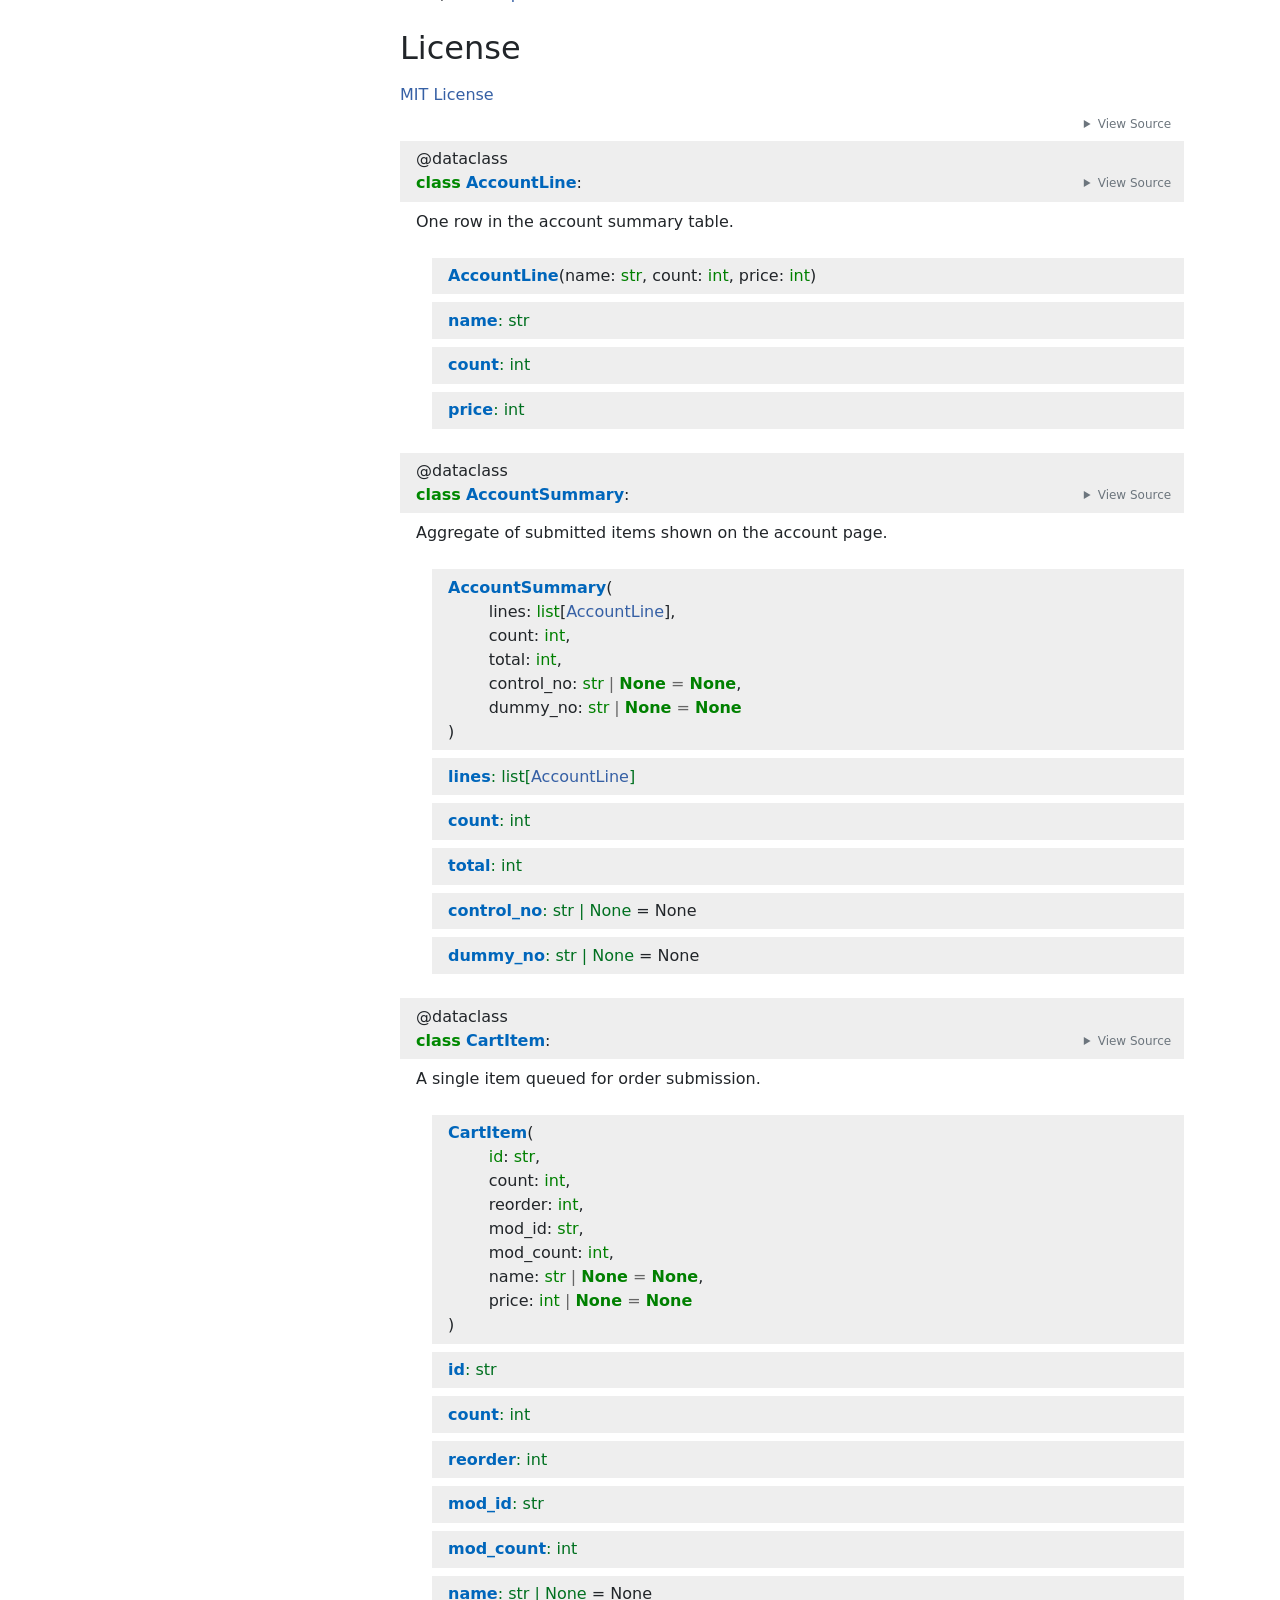
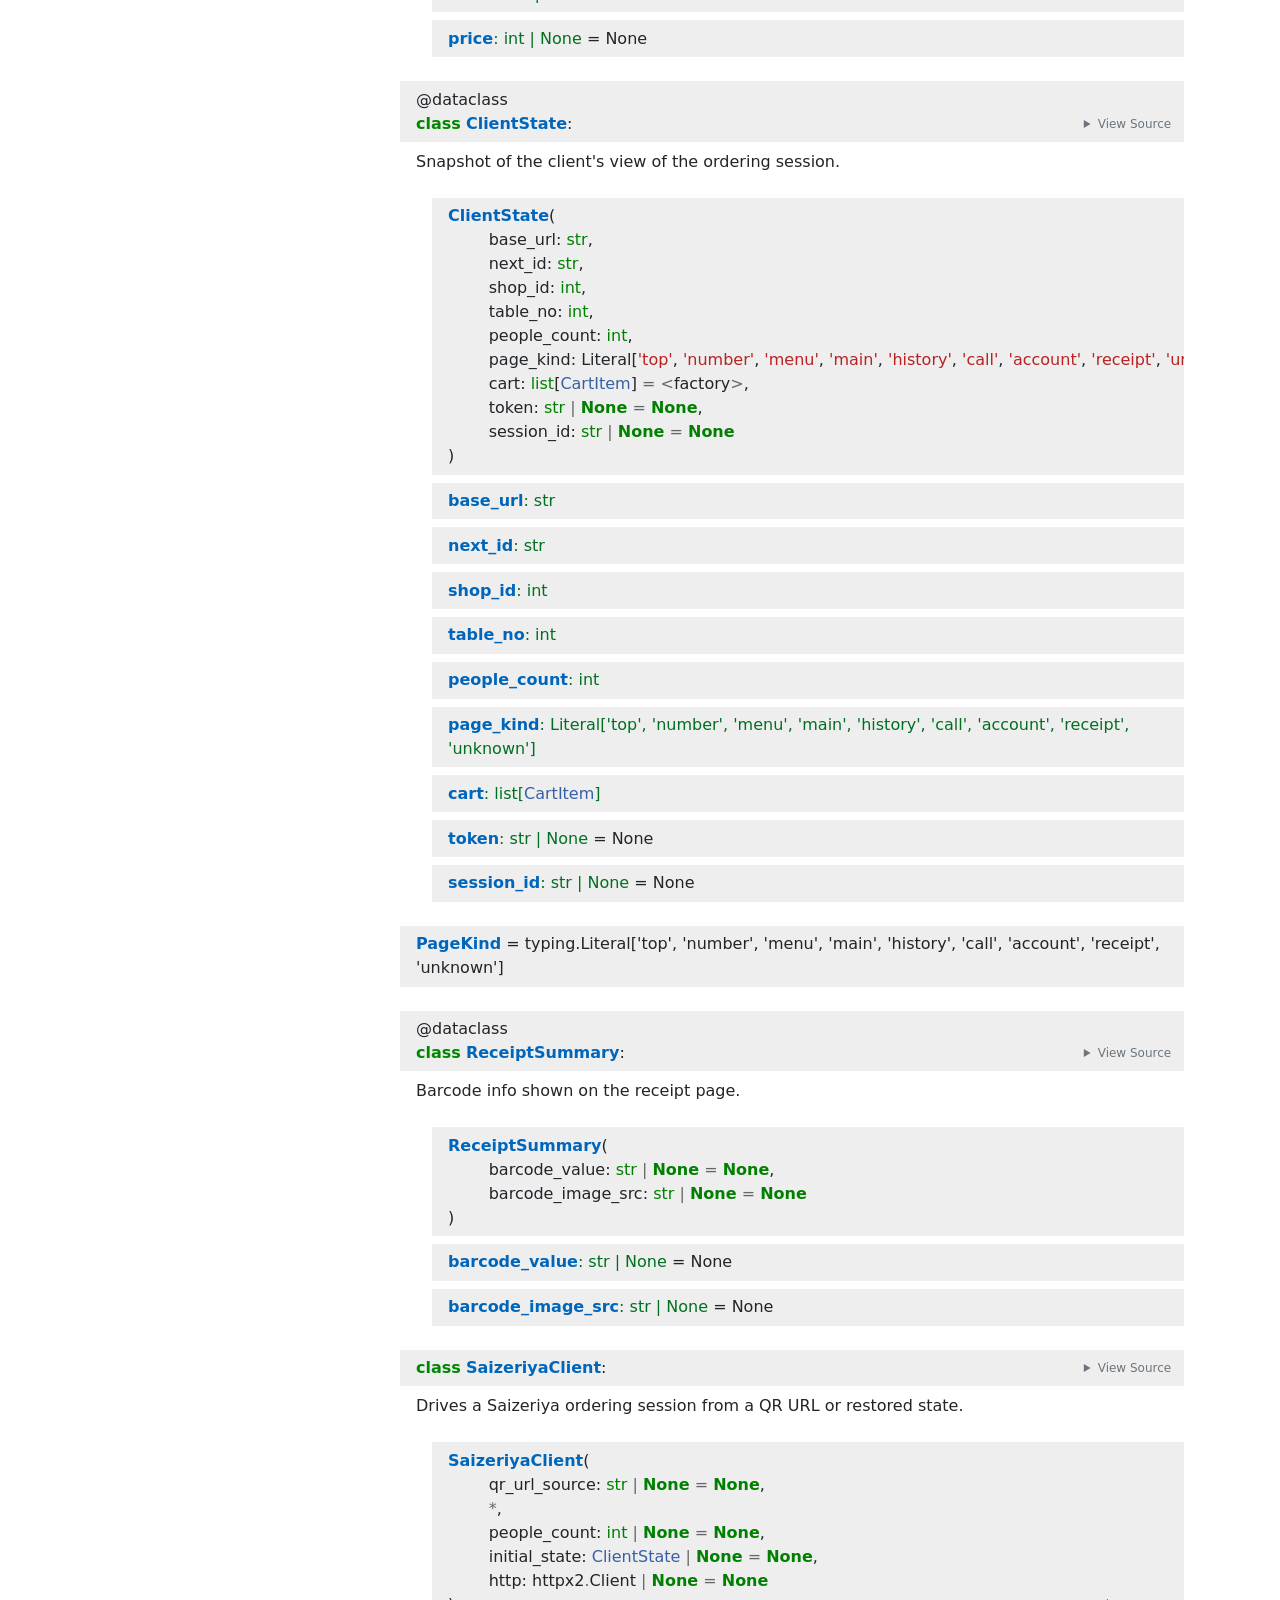
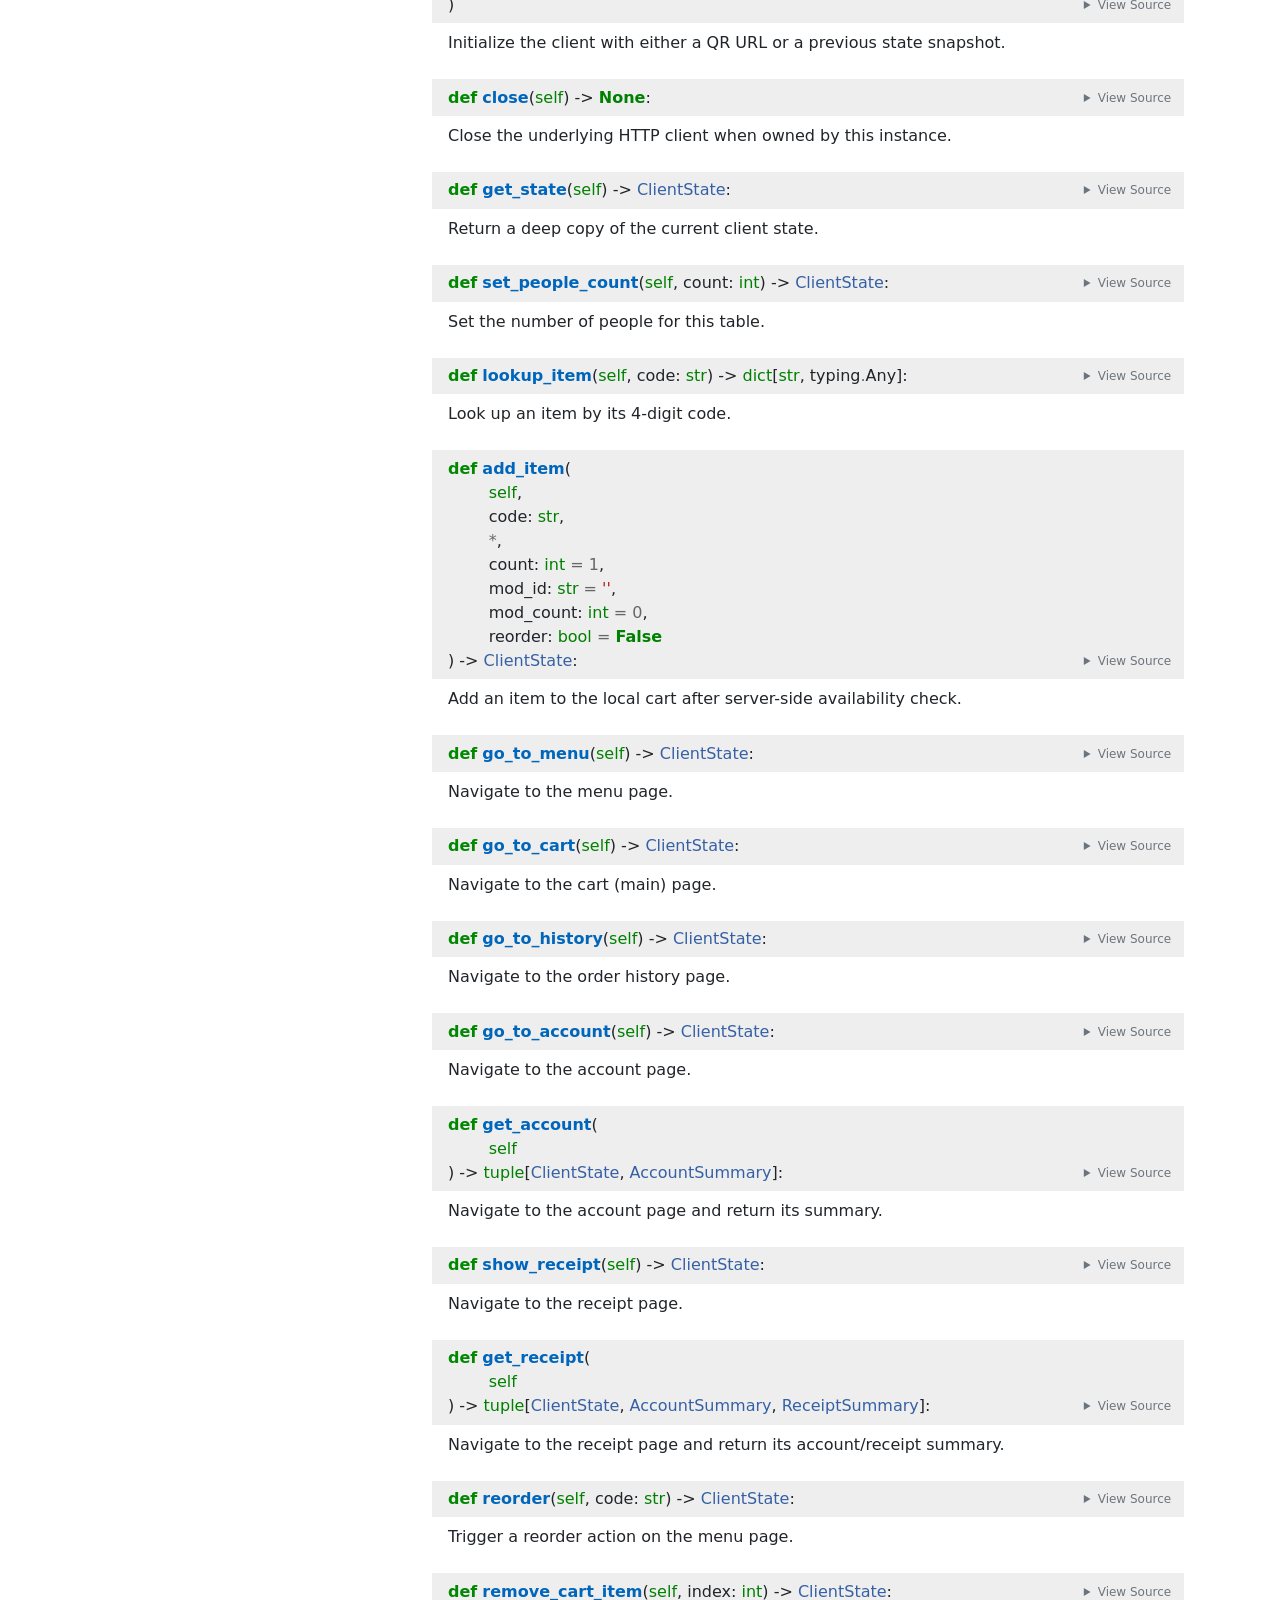
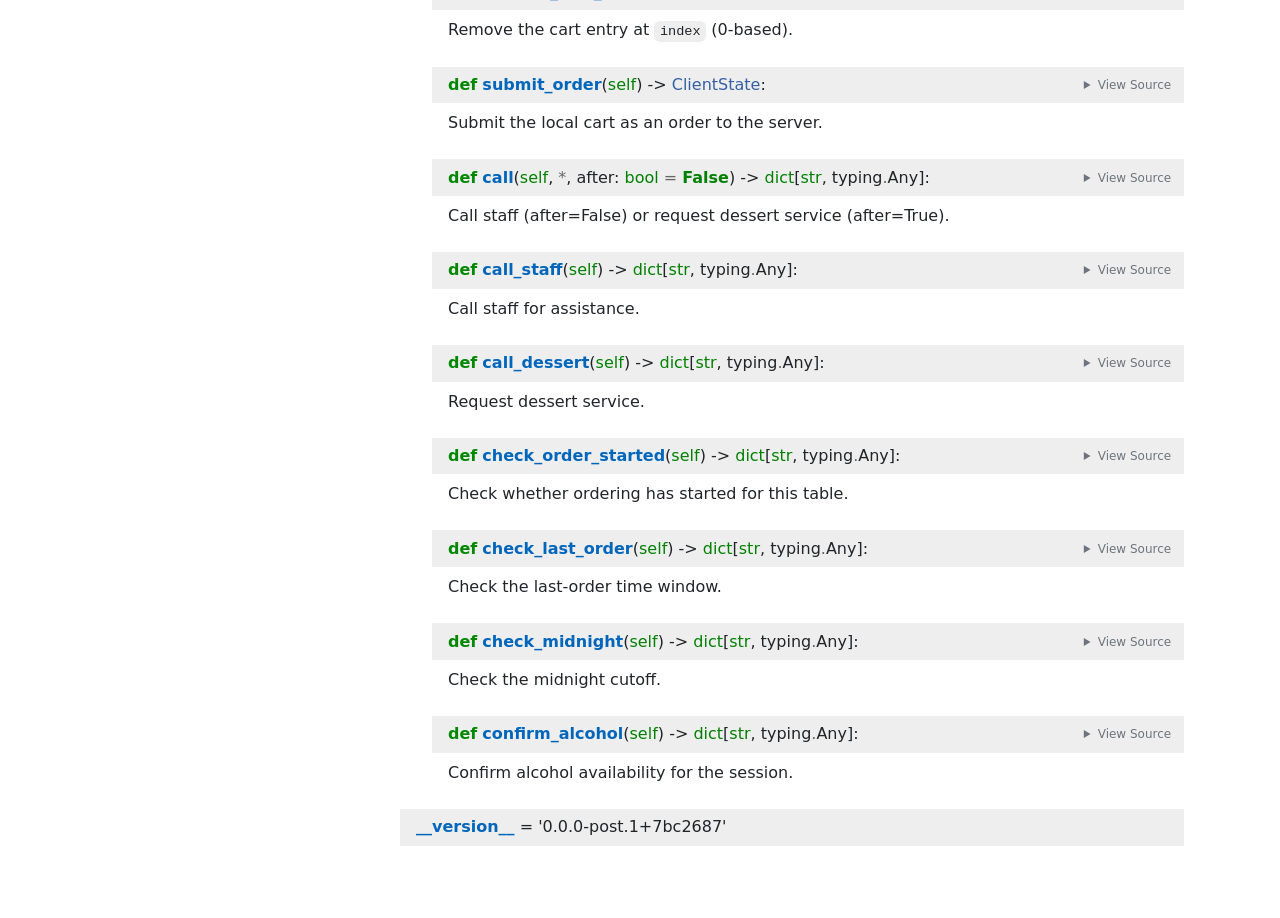
==== commit 3aa741fa: "deploy: 7bc2687d7c54613a6df0ab8e0f94b30164aa8e15" ====
--- a/saizeriya.html
+++ b/saizeriya.html
@@ -2052,7 +2052,7 @@
                 <section id="__version__">
                     <div class="attr variable">
             <span class="name">__version__</span>        =
-<span class="default_value">&#39;0.0.0-post.1+749930d&#39;</span>
+<span class="default_value">&#39;0.0.0-post.1+7bc2687&#39;</span>
 
         
     </div>
